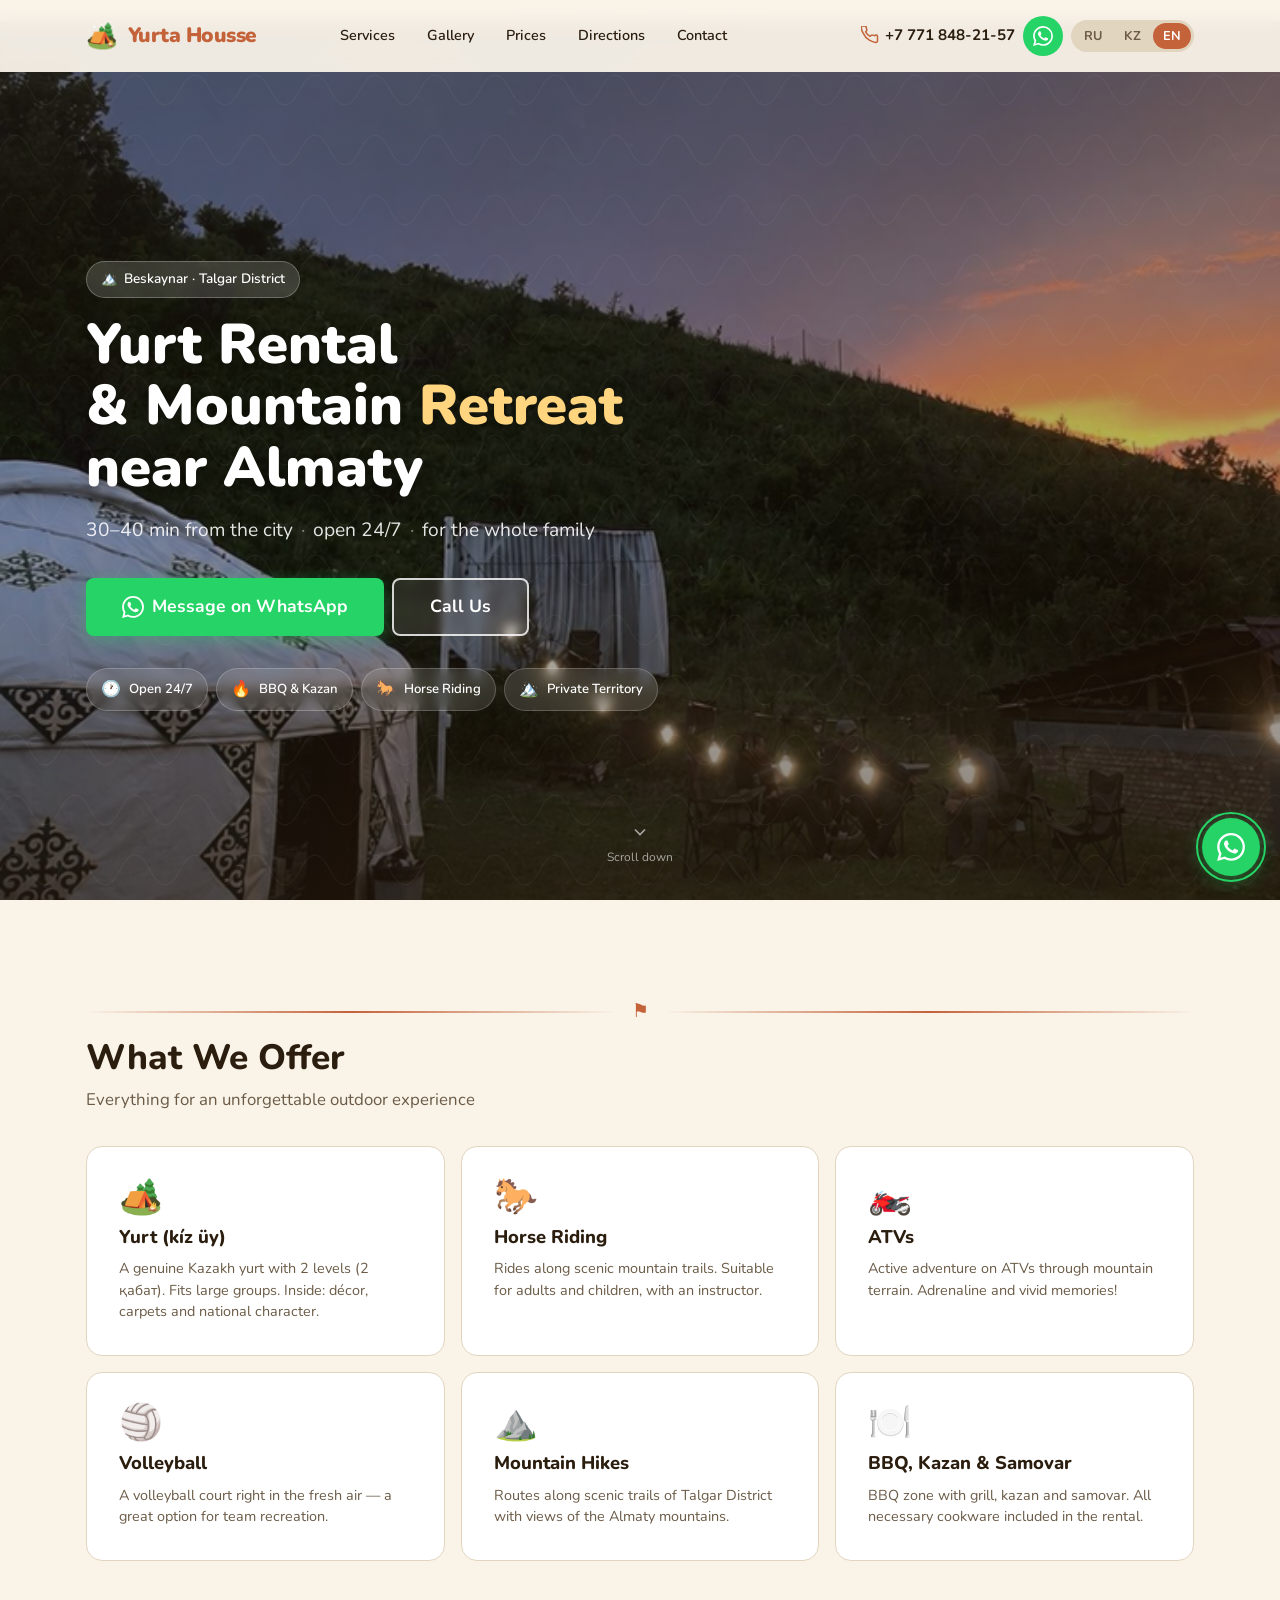
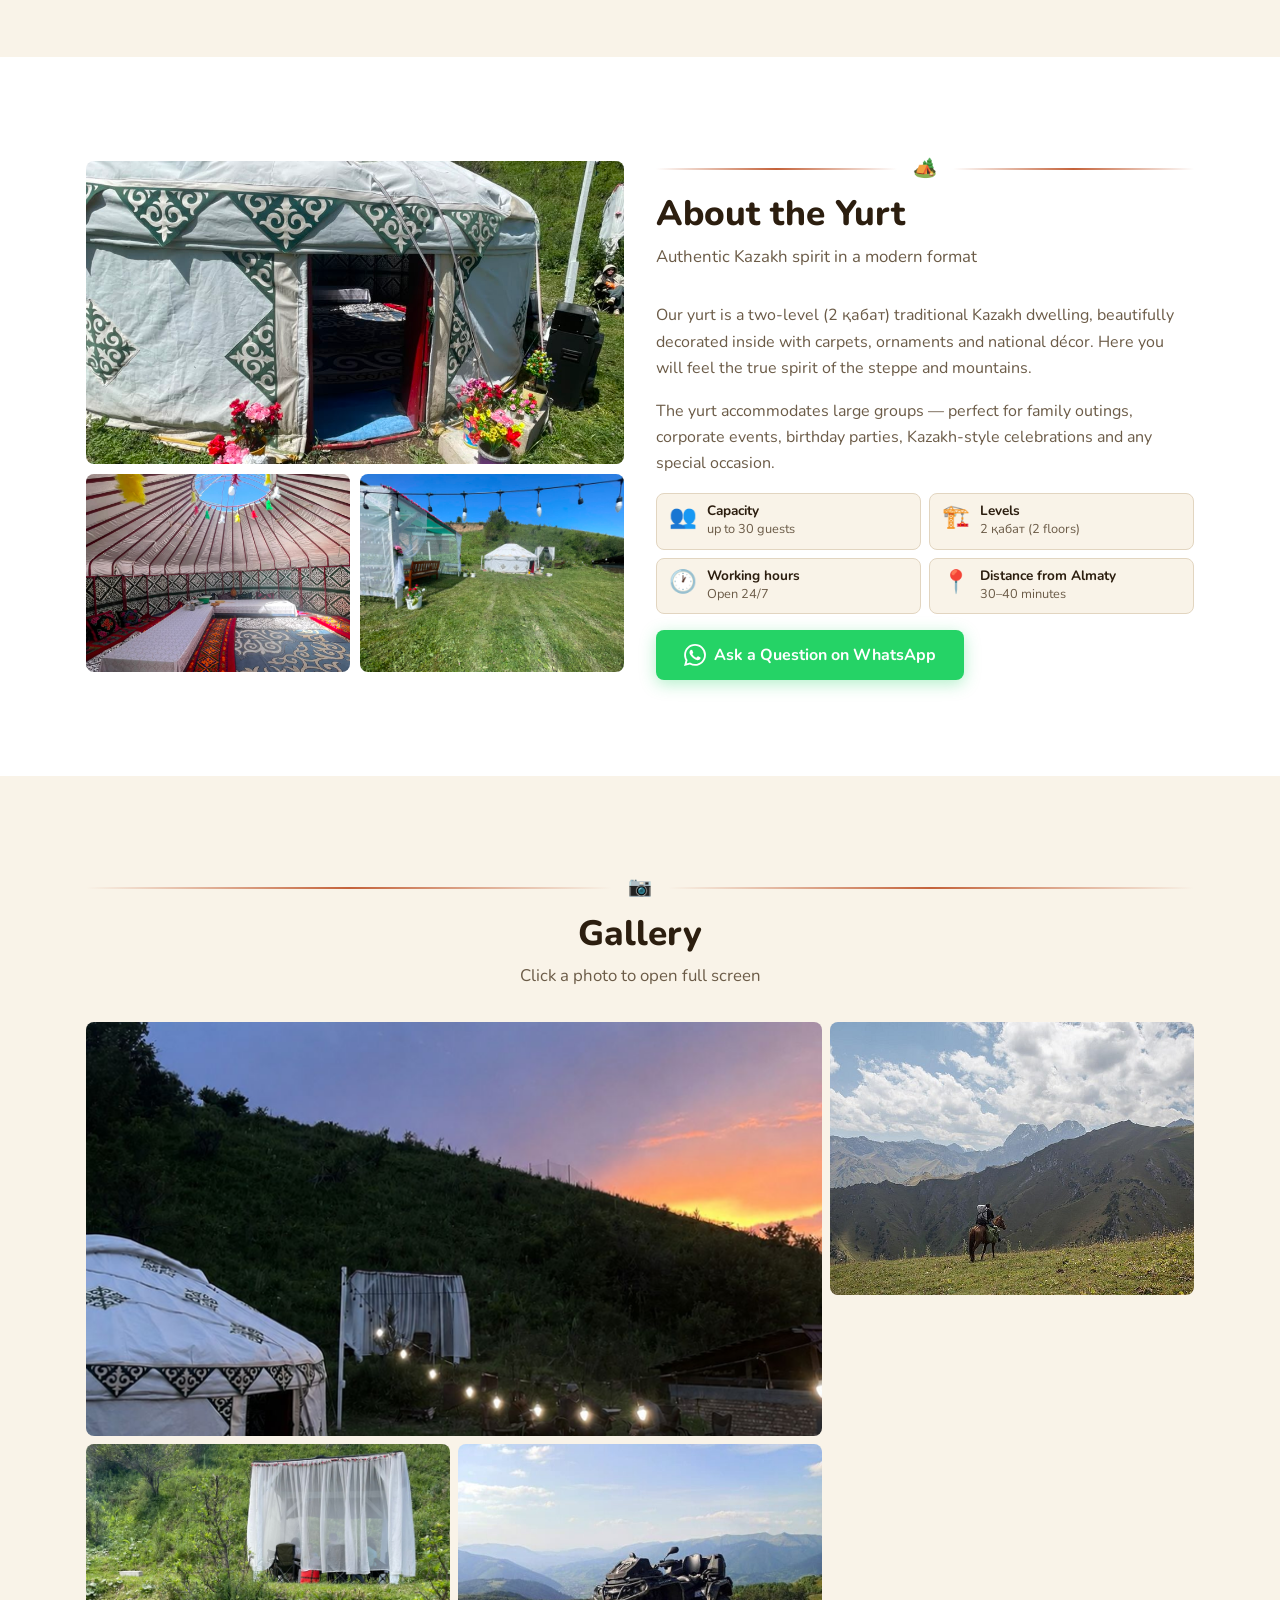
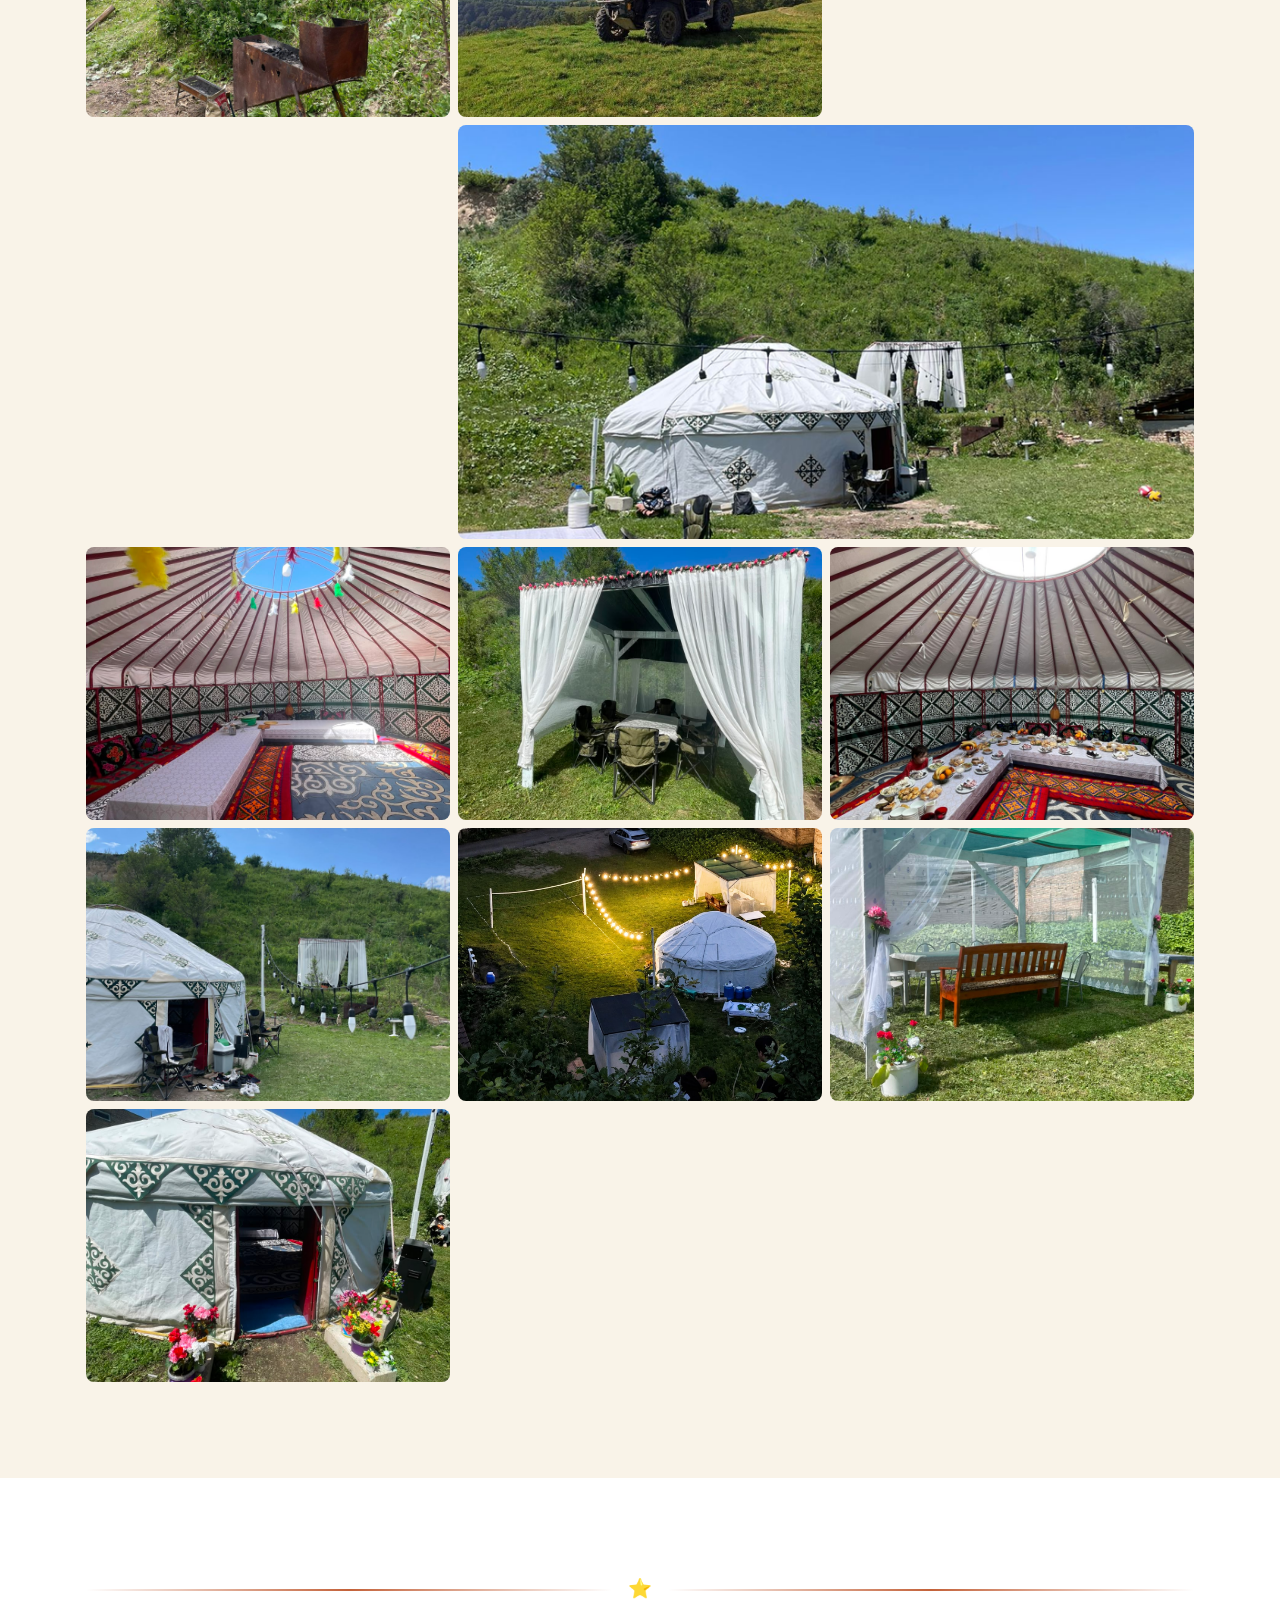
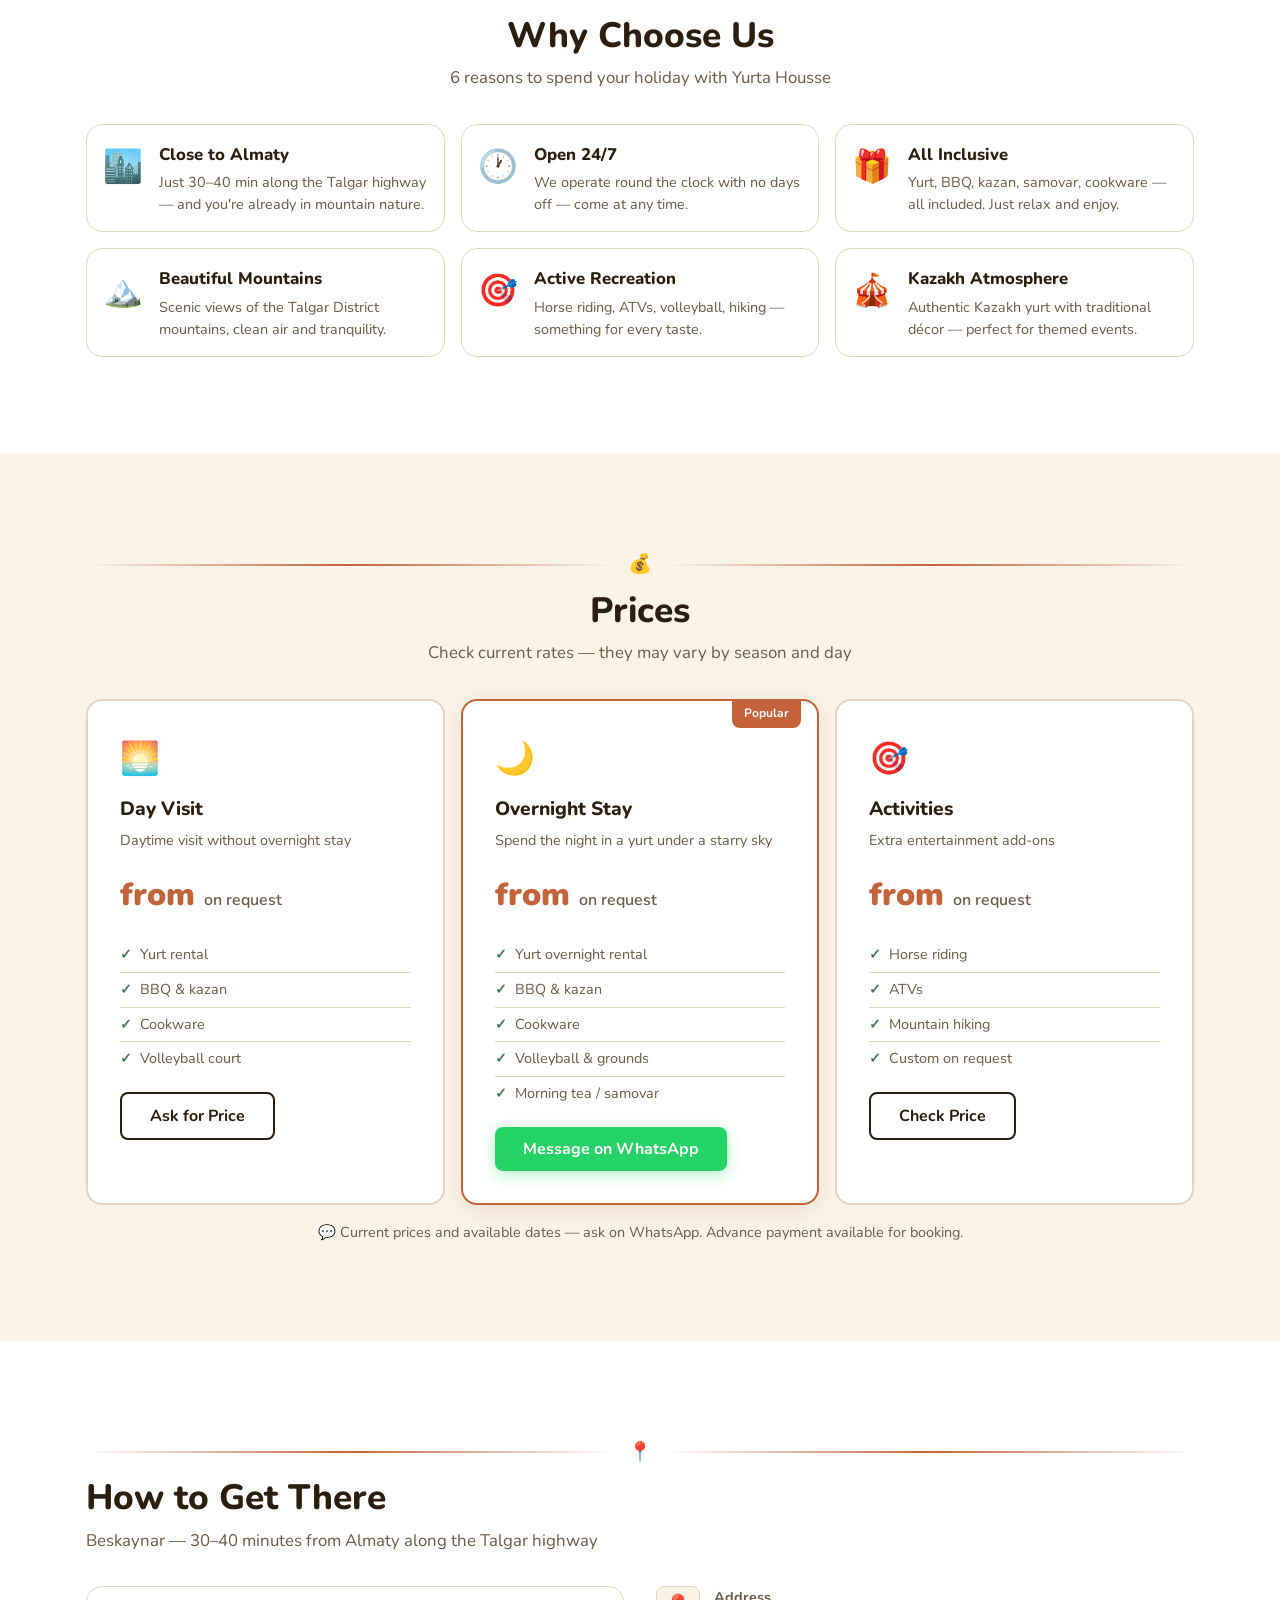
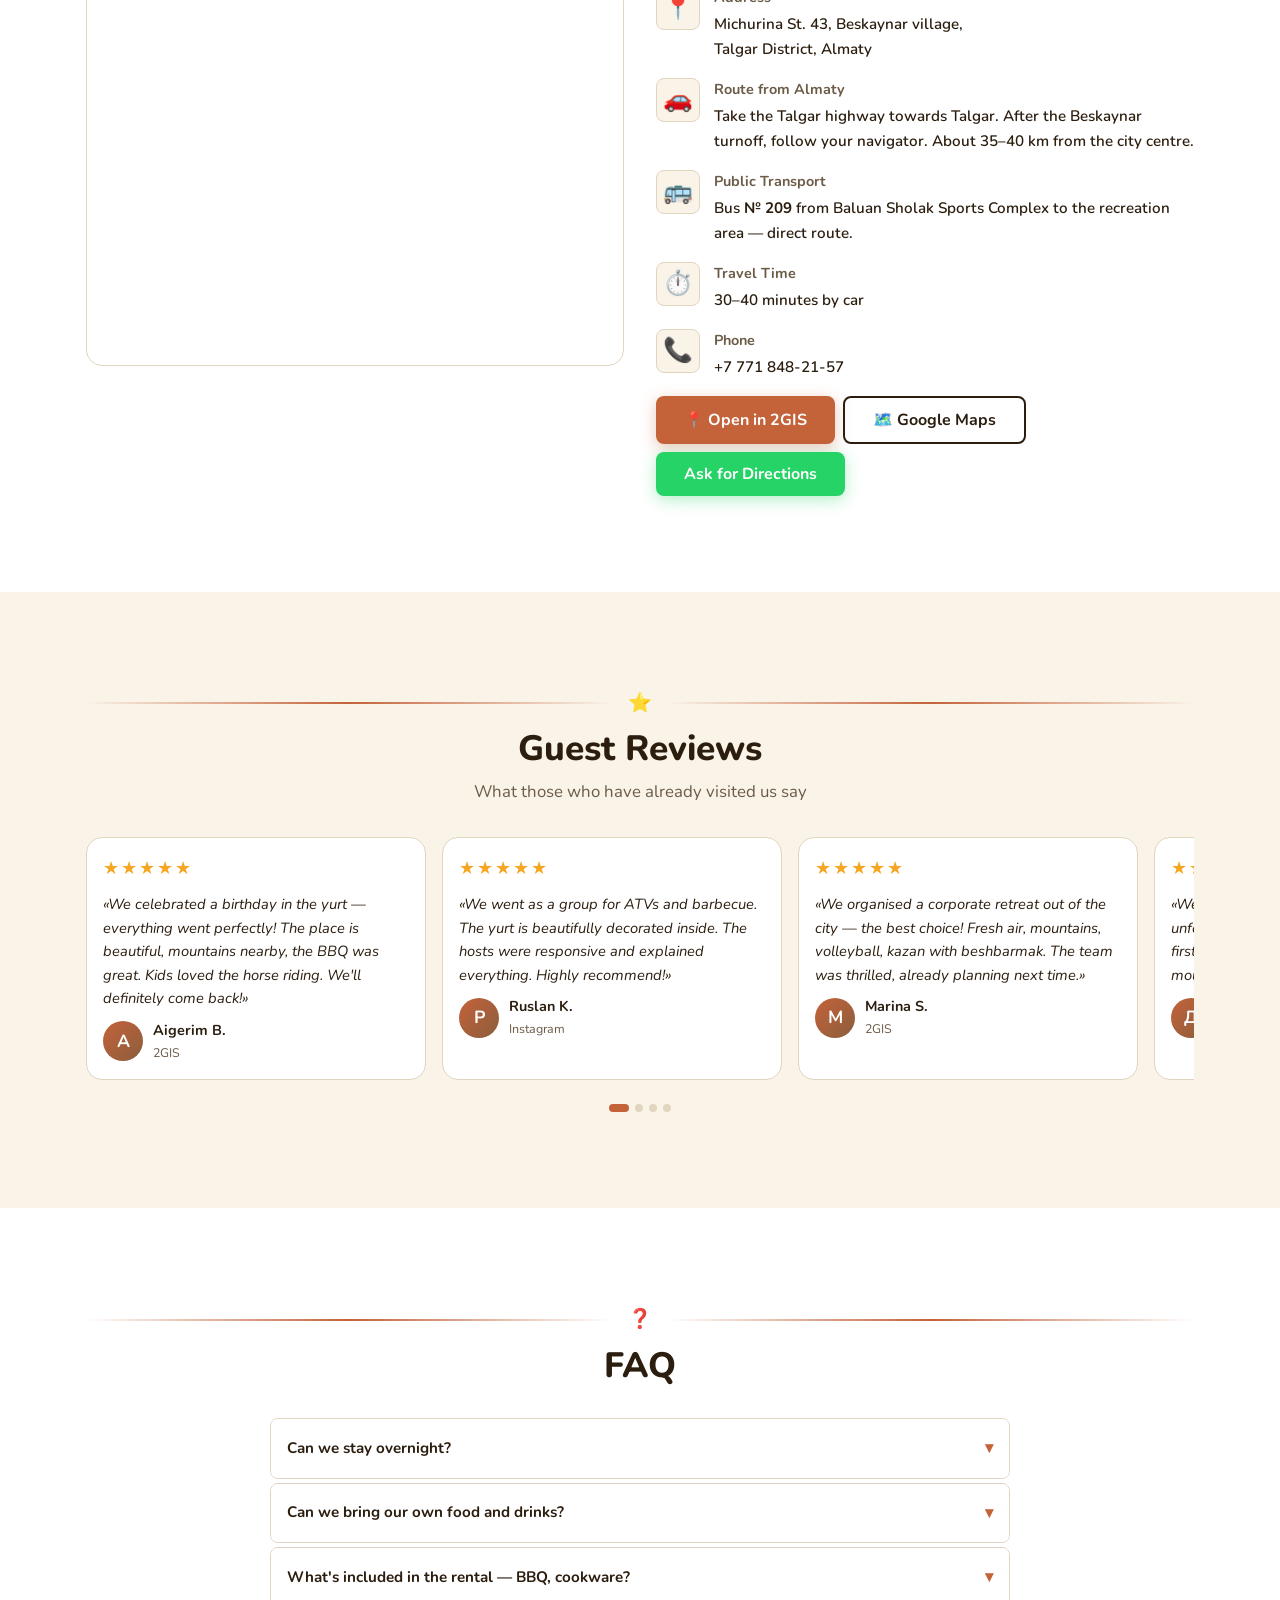
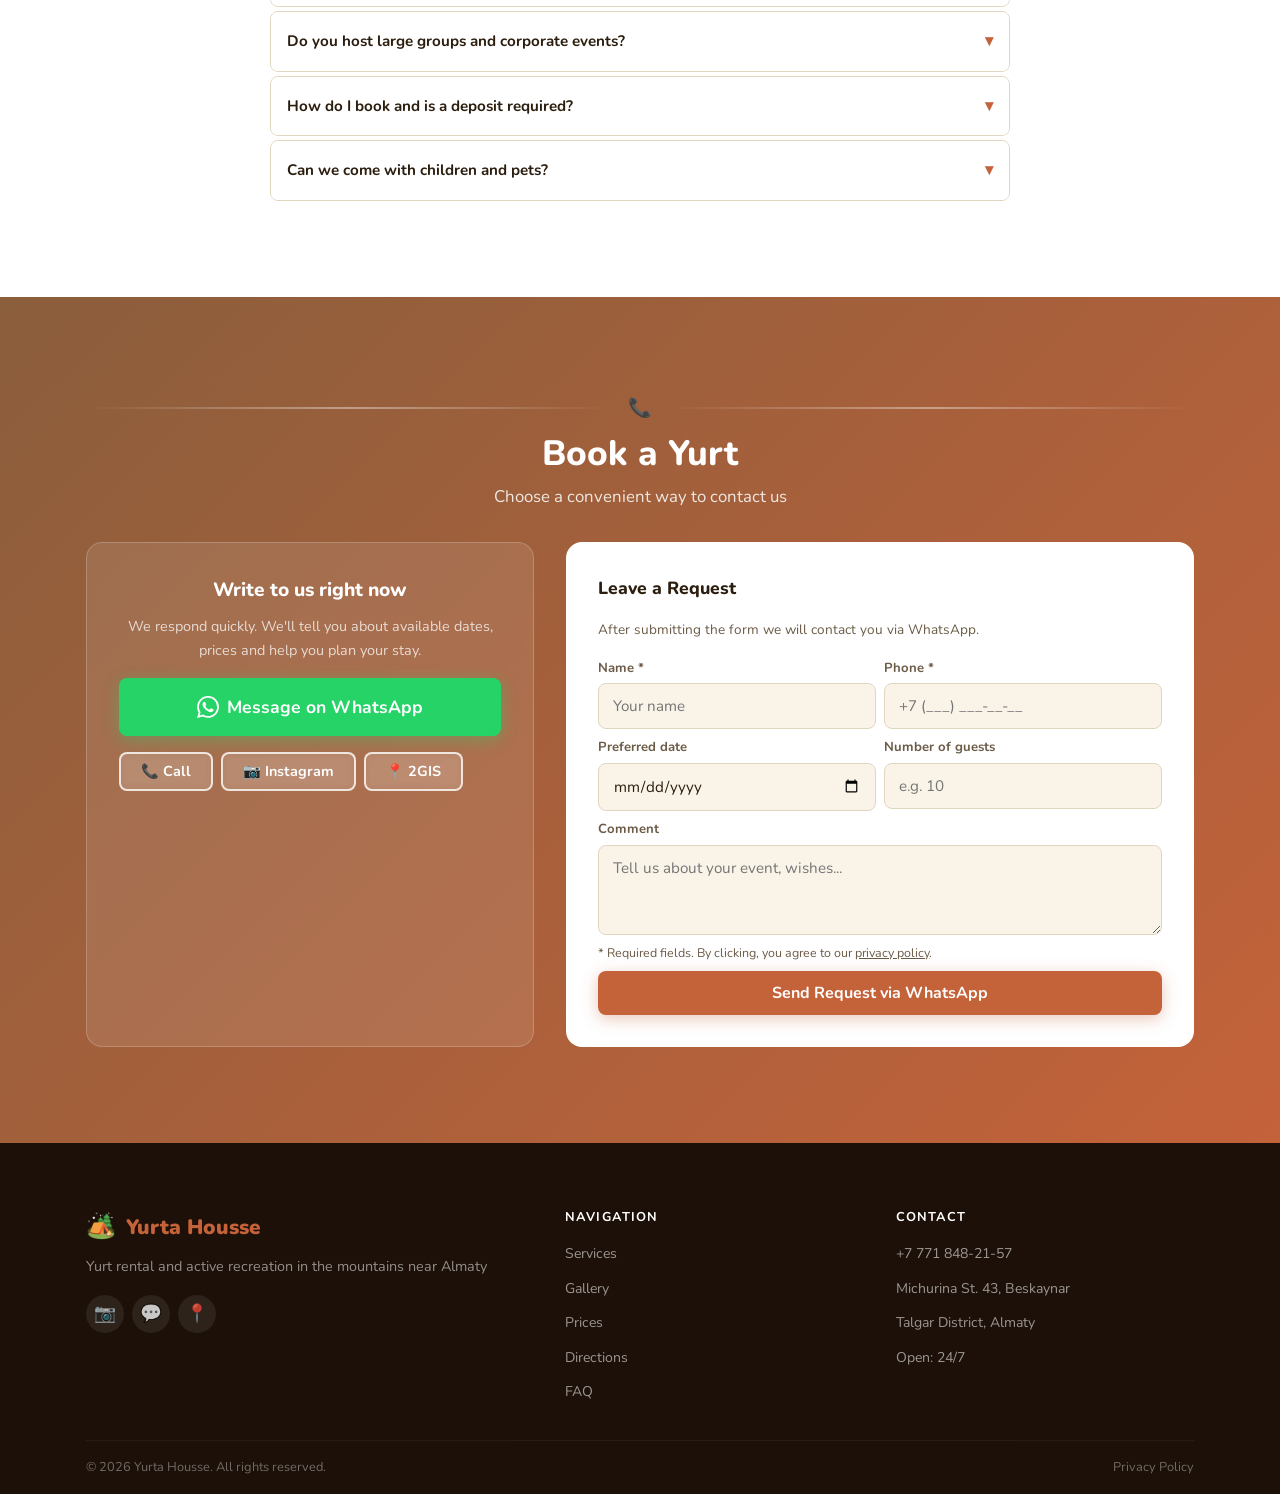
==== en/index.html @ 9ebf57e8 "fix: changed image order" ====
<!DOCTYPE html>
<html lang="en">
<head>
  <meta charset="UTF-8" />
  <meta name="viewport" content="width=device-width, initial-scale=1.0" />
  <title>Yurt Rental in the Mountains near Almaty — Yurta Housse | Beskaynar</title>
  <meta name="description" content="Yurta Housse — Kazakh yurt rental in Beskaynar village, Talgar district. 30–40 minutes from Almaty. Horse riding, ATVs, BBQ, kazan. Open 24/7. Message us on WhatsApp!" />
  <meta name="keywords" content="yurt rental Almaty, recreation Beskaynar, mountain retreat Talgar, horse riding Almaty, yurt events, camping Almaty, Yurta Housse" />
  <meta name="robots" content="index, follow" />
  <link rel="canonical" href="https://yurta-housse.kz/en/" />
  <link rel="alternate" hreflang="ru" href="https://yurta-housse.kz/" />
  <link rel="alternate" hreflang="kk" href="https://yurta-housse.kz/kz/" />
  <link rel="alternate" hreflang="en" href="https://yurta-housse.kz/en/" />
  <link rel="alternate" hreflang="x-default" href="https://yurta-housse.kz/" />

  <!-- Open Graph -->
  <meta property="og:type" content="website" />
  <meta property="og:url" content="https://yurta-housse.kz/en/" />
  <meta property="og:title" content="Yurta Housse — Yurt Rental & Mountain Retreat near Almaty" />
  <meta property="og:description" content="Kazakh yurt, horse riding, ATVs, BBQ and kazan. Beskaynar, 30–40 min from Almaty. Open 24/7." />
  <meta property="og:image" content="https://yurta-housse.kz/images/og-image.jpg" />
  <meta property="og:locale" content="en_US" />
  <meta property="og:site_name" content="Yurta Housse" />
  <meta name="twitter:card" content="summary_large_image" />

  <!-- Favicon -->
  <link rel="icon" type="image/svg+xml" href="data:image/svg+xml,<svg xmlns='http://www.w3.org/2000/svg' viewBox='0 0 100 100'><text y='.9em' font-size='90'>🏕️</text></svg>" />

  <!-- Fonts -->
  <link rel="preconnect" href="https://fonts.googleapis.com" />
  <link rel="preconnect" href="https://fonts.gstatic.com" crossorigin />
  <link href="https://fonts.googleapis.com/css2?family=Nunito:wght@400;600;700;800;900&display=swap" rel="stylesheet" />

  <!-- Styles -->
  <link rel="stylesheet" href="../css/style.css" />

  <!-- Schema.org JSON-LD -->
  <script type="application/ld+json">
  {
    "@context": "https://schema.org",
    "@type": "LodgingBusiness",
    "name": "Yurta Housse",
    "description": "Recreation area with Kazakh yurt rental in Beskaynar village, Talgar district, Almaty. Horse riding, ATVs, BBQ, kazan.",
    "url": "https://yurta-housse.kz",
    "telephone": "+77718482157",
    "address": {
      "@type": "PostalAddress",
      "streetAddress": "Michurina St. 43",
      "addressLocality": "Beskaynar",
      "addressRegion": "Almaty",
      "addressCountry": "KZ"
    },
    "geo": {
      "@type": "GeoCoordinates",
      "latitude": 43.207598,
      "longitude": 77.106128
    },
    "openingHours": "Mo-Su 00:00-24:00",
    "sameAs": [
      "https://www.instagram.com/yurta_housse/",
      "https://go.2gis.com/az1vl"
    ],
    "image": "https://yurta-housse.kz/images/og-image.jpg",
    "priceRange": "$$"
  }
  </script>
</head>
<body>

<!-- ========== HEADER ========== -->
<header class="header" role="banner">
  <div class="container">
    <div class="header__inner">
      <a href="#hero" class="header__logo" aria-label="Yurta Housse — home">
        <span class="header__logo-icon">🏕️</span>
        <span>Yurta Housse</span>
      </a>

      <nav class="header__nav" aria-label="Main navigation">
        <a href="#services">Services</a>
        <a href="#gallery">Gallery</a>
        <a href="#prices">Prices</a>
        <a href="#location">Directions</a>
        <a href="#booking">Contact</a>
      </nav>

      <div class="header__actions">
        <a href="tel:+77718482157" class="header__phone" aria-label="Call us">
          <svg viewBox="0 0 24 24" fill="none" stroke="currentColor" stroke-width="2"><path d="M22 16.92v3a2 2 0 01-2.18 2 19.79 19.79 0 01-8.63-3.07A19.5 19.5 0 013.07 9.82 19.79 19.79 0 01.06 1.18 2 2 0 012 0h3a2 2 0 012 1.72 12.84 12.84 0 00.7 2.81 2 2 0 01-.45 2.11L6.09 7.91a16 16 0 006 6l1.27-1.27a2 2 0 012.11-.45 12.84 12.84 0 002.81.7A2 2 0 0122 14v2.92z"/></svg>
          +7 771 848-21-57
        </a>

        <a href="https://wa.me/77718482157?text=Hello!%20I%27d%20like%20to%20book%20a%20yurt."
           class="header__wa-icon" target="_blank" rel="noopener" aria-label="WhatsApp"
           data-event="wa_click" data-label="header">
          <svg viewBox="0 0 24 24" fill="currentColor"><path d="M17.472 14.382c-.297-.149-1.758-.867-2.03-.967-.273-.099-.471-.148-.67.15-.197.297-.767.966-.94 1.164-.173.199-.347.223-.644.075-.297-.15-1.255-.463-2.39-1.475-.883-.788-1.48-1.761-1.653-2.059-.173-.297-.018-.458.13-.606.134-.133.298-.347.446-.52.149-.174.198-.298.298-.497.099-.198.05-.371-.025-.52-.075-.149-.669-1.612-.916-2.207-.242-.579-.487-.5-.669-.51a12.8 12.8 0 00-.57-.01c-.198 0-.52.074-.792.372-.272.297-1.04 1.016-1.04 2.479 0 1.462 1.065 2.875 1.213 3.074.149.198 2.096 3.2 5.077 4.487.709.306 1.262.489 1.694.625.712.227 1.36.195 1.871.118.571-.085 1.758-.719 2.006-1.413.248-.694.248-1.289.173-1.413-.074-.124-.272-.198-.57-.347m-5.421 7.403h-.004a9.87 9.87 0 01-5.031-1.378l-.361-.214-3.741.982.998-3.648-.235-.374a9.86 9.86 0 01-1.51-5.26c.001-5.45 4.436-9.884 9.888-9.884 2.64 0 5.122 1.03 6.988 2.898a9.825 9.825 0 012.893 6.994c-.003 5.45-4.437 9.884-9.885 9.884m8.413-18.297A11.815 11.815 0 0012.05 0C5.495 0 .16 5.335.157 11.892c0 2.096.547 4.142 1.588 5.945L.057 24l6.305-1.654a11.882 11.882 0 005.683 1.448h.005c6.554 0 11.89-5.335 11.893-11.893a11.821 11.821 0 00-3.48-8.413z"/></svg>
        </a>

        <div class="lang-switcher" role="group" aria-label="Site language">
          <button class="lang-switcher__btn" data-lang="ru">RU</button>
          <button class="lang-switcher__btn" data-lang="kz">KZ</button>
          <button class="lang-switcher__btn" data-lang="en">EN</button>
        </div>

        <button class="burger" aria-label="Open menu" aria-expanded="false">
          <span class="burger__line"></span>
          <span class="burger__line"></span>
          <span class="burger__line"></span>
        </button>
      </div>
    </div>
  </div>
</header>

<!-- Mobile nav drawer -->
<nav class="mobile-nav" aria-label="Mobile navigation">
  <div class="mobile-nav__links">
    <a href="#services">🏕️ Services</a>
    <a href="#gallery">📷 Gallery</a>
    <a href="#prices">💰 Prices</a>
    <a href="#location">📍 Directions</a>
    <a href="#reviews">⭐ Reviews</a>
    <a href="#booking">📞 Contact</a>
  </div>
  <div class="mobile-nav__cta">
    <a href="https://wa.me/77718482157?text=Hello!%20I%27d%20like%20to%20book%20a%20yurt."
       class="btn btn--wa btn--full" target="_blank" rel="noopener"
       data-event="wa_click" data-label="mobile_nav">
      <svg viewBox="0 0 24 24" fill="currentColor" width="20" height="20"><path d="M17.472 14.382c-.297-.149-1.758-.867-2.03-.967-.273-.099-.471-.148-.67.15-.197.297-.767.966-.94 1.164-.173.199-.347.223-.644.075-.297-.15-1.255-.463-2.39-1.475-.883-.788-1.48-1.761-1.653-2.059-.173-.297-.018-.458.13-.606.134-.133.298-.347.446-.52.149-.174.198-.298.298-.497.099-.198.05-.371-.025-.52-.075-.149-.669-1.612-.916-2.207-.242-.579-.487-.5-.669-.51a12.8 12.8 0 00-.57-.01c-.198 0-.52.074-.792.372-.272.297-1.04 1.016-1.04 2.479 0 1.462 1.065 2.875 1.213 3.074.149.198 2.096 3.2 5.077 4.487.709.306 1.262.489 1.694.625.712.227 1.36.195 1.871.118.571-.085 1.758-.719 2.006-1.413.248-.694.248-1.289.173-1.413-.074-.124-.272-.198-.57-.347m-5.421 7.403h-.004a9.87 9.87 0 01-5.031-1.378l-.361-.214-3.741.982.998-3.648-.235-.374a9.86 9.86 0 01-1.51-5.26c.001-5.45 4.436-9.884 9.888-9.884 2.64 0 5.122 1.03 6.988 2.898a9.825 9.825 0 012.893 6.994c-.003 5.45-4.437 9.884-9.885 9.884m8.413-18.297A11.815 11.815 0 0012.05 0C5.495 0 .16 5.335.157 11.892c0 2.096.547 4.142 1.588 5.945L.057 24l6.305-1.654a11.882 11.882 0 005.683 1.448h.005c6.554 0 11.89-5.335 11.893-11.893a11.821 11.821 0 00-3.48-8.413z"/></svg>
      Message on WhatsApp
    </a>
    <a href="tel:+77718482157" class="btn btn--outline btn--full">Call</a>
  </div>
</nav>

<!-- ========== HERO ========== -->
<section class="hero" id="hero" aria-label="Main screen">
  <div class="container">
    <div class="hero__content">
      <div class="hero__badge reveal">
        <span>🏔️</span> Beskaynar · Talgar District
      </div>

      <h1 class="hero__title reveal reveal-delay-1">
        Yurt Rental<br />&amp; Mountain <span>Retreat</span><br />near Almaty
      </h1>

      <p class="hero__sub reveal reveal-delay-2">
        30–40 min from the city <span>·</span> open 24/7 <span>·</span> for the whole family
      </p>

      <div class="hero__cta reveal reveal-delay-3">
        <a href="https://wa.me/77718482157?text=Hello!%20I%27d%20like%20to%20book%20a%20yurt."
           class="btn btn--wa btn--lg" target="_blank" rel="noopener"
           data-event="wa_click" data-label="hero">
          <svg viewBox="0 0 24 24" fill="currentColor"><path d="M17.472 14.382c-.297-.149-1.758-.867-2.03-.967-.273-.099-.471-.148-.67.15-.197.297-.767.966-.94 1.164-.173.199-.347.223-.644.075-.297-.15-1.255-.463-2.39-1.475-.883-.788-1.48-1.761-1.653-2.059-.173-.297-.018-.458.13-.606.134-.133.298-.347.446-.52.149-.174.198-.298.298-.497.099-.198.05-.371-.025-.52-.075-.149-.669-1.612-.916-2.207-.242-.579-.487-.5-.669-.51a12.8 12.8 0 00-.57-.01c-.198 0-.52.074-.792.372-.272.297-1.04 1.016-1.04 2.479 0 1.462 1.065 2.875 1.213 3.074.149.198 2.096 3.2 5.077 4.487.709.306 1.262.489 1.694.625.712.227 1.36.195 1.871.118.571-.085 1.758-.719 2.006-1.413.248-.694.248-1.289.173-1.413-.074-.124-.272-.198-.57-.347m-5.421 7.403h-.004a9.87 9.87 0 01-5.031-1.378l-.361-.214-3.741.982.998-3.648-.235-.374a9.86 9.86 0 01-1.51-5.26c.001-5.45 4.436-9.884 9.888-9.884 2.64 0 5.122 1.03 6.988 2.898a9.825 9.825 0 012.893 6.994c-.003 5.45-4.437 9.884-9.885 9.884m8.413-18.297A11.815 11.815 0 0012.05 0C5.495 0 .16 5.335.157 11.892c0 2.096.547 4.142 1.588 5.945L.057 24l6.305-1.654a11.882 11.882 0 005.683 1.448h.005c6.554 0 11.89-5.335 11.893-11.893a11.821 11.821 0 00-3.48-8.413z"/></svg>
          Message on WhatsApp
        </a>
        <a href="tel:+77718482157" class="btn btn--outline-white btn--lg"
           data-event="phone_click" data-label="hero">
          Call Us
        </a>
      </div>

      <div class="hero__badges reveal">
        <div class="hero__trust"><span class="hero__trust-icon">🕐</span> Open 24/7</div>
        <div class="hero__trust"><span class="hero__trust-icon">🔥</span> BBQ &amp; Kazan</div>
        <div class="hero__trust"><span class="hero__trust-icon">🐎</span> Horse Riding</div>
        <div class="hero__trust"><span class="hero__trust-icon">🏔️</span> Private Territory</div>
      </div>
    </div>
  </div>

  <div class="hero__scroll" aria-hidden="true">
    <svg viewBox="0 0 24 24" fill="none" stroke="currentColor" stroke-width="2"><polyline points="6 9 12 15 18 9"/></svg>
    Scroll down
  </div>
</section>

<!-- ========== SERVICES ========== -->
<section class="section" id="services">
  <div class="container">
    <div class="section__header reveal">
      <div class="ornament"><div class="ornament__line"></div><span class="ornament__icon">⚑</span><div class="ornament__line"></div></div>
      <h2 class="section__title">What We Offer</h2>
      <p class="section__subtitle">Everything for an unforgettable outdoor experience</p>
    </div>

    <div class="services__grid">
      <div class="service-card reveal">
        <div class="service-card__icon">🏕️</div>
        <h3 class="service-card__title">Yurt (kíz üy)</h3>
        <p class="service-card__text">A genuine Kazakh yurt with 2 levels (2 қабат). Fits large groups. Inside: décor, carpets and national character.</p>
      </div>
      <div class="service-card reveal reveal-delay-1">
        <div class="service-card__icon">🐎</div>
        <h3 class="service-card__title">Horse Riding</h3>
        <p class="service-card__text">Rides along scenic mountain trails. Suitable for adults and children, with an instructor.</p>
      </div>
      <div class="service-card reveal reveal-delay-2">
        <div class="service-card__icon">🏍️</div>
        <h3 class="service-card__title">ATVs</h3>
        <p class="service-card__text">Active adventure on ATVs through mountain terrain. Adrenaline and vivid memories!</p>
      </div>
      <div class="service-card reveal">
        <div class="service-card__icon">🏐</div>
        <h3 class="service-card__title">Volleyball</h3>
        <p class="service-card__text">A volleyball court right in the fresh air — a great option for team recreation.</p>
      </div>
      <div class="service-card reveal reveal-delay-1">
        <div class="service-card__icon">⛰️</div>
        <h3 class="service-card__title">Mountain Hikes</h3>
        <p class="service-card__text">Routes along scenic trails of Talgar District with views of the Almaty mountains.</p>
      </div>
      <div class="service-card reveal reveal-delay-2">
        <div class="service-card__icon">🍽️</div>
        <h3 class="service-card__title">BBQ, Kazan &amp; Samovar</h3>
        <p class="service-card__text">BBQ zone with grill, kazan and samovar. All necessary cookware included in the rental.</p>
      </div>
    </div>
  </div>
</section>

<!-- ========== ABOUT ========== -->
<section class="section section--alt" id="about">
  <div class="container">
    <div class="about__inner">
      <div class="about__text">
        <div class="section__header reveal">
          <div class="ornament"><div class="ornament__line"></div><span class="ornament__icon">🏕️</span><div class="ornament__line"></div></div>
          <h2 class="section__title">About the Yurt</h2>
          <p class="section__subtitle">Authentic Kazakh spirit in a modern format</p>
        </div>

        <p class="reveal" style="margin-bottom:16px; color:var(--clr-text-muted);">
          Our yurt is a two-level (2 қабат) traditional Kazakh dwelling, beautifully decorated inside with carpets, ornaments and national décor. Here you will feel the true spirit of the steppe and mountains.
        </p>
        <p class="reveal" style="margin-bottom:16px; color:var(--clr-text-muted);">
          The yurt accommodates large groups — perfect for family outings, corporate events, birthday parties, Kazakh-style celebrations and any special occasion.
        </p>

        <div class="about__features reveal">
          <div class="about__feature">
            <div class="about__feature-icon">👥</div>
            <div>
              <div class="about__feature-label">Capacity</div>
              <div class="about__feature-val">up to 30 guests</div>
            </div>
          </div>
          <div class="about__feature">
            <div class="about__feature-icon">🏗️</div>
            <div>
              <div class="about__feature-label">Levels</div>
              <div class="about__feature-val">2 қабат (2 floors)</div>
            </div>
          </div>
          <div class="about__feature">
            <div class="about__feature-icon">🕐</div>
            <div>
              <div class="about__feature-label">Working hours</div>
              <div class="about__feature-val">Open 24/7</div>
            </div>
          </div>
          <div class="about__feature">
            <div class="about__feature-icon">📍</div>
            <div>
              <div class="about__feature-label">Distance from Almaty</div>
              <div class="about__feature-val">30–40 minutes</div>
            </div>
          </div>
        </div>

        <a href="https://wa.me/77718482157?text=Hello!%20I%27d%20like%20to%20know%20more%20about%20the%20yurt."
           class="btn btn--wa reveal" target="_blank" rel="noopener"
           data-event="wa_click" data-label="about">
          <svg viewBox="0 0 24 24" fill="currentColor"><path d="M17.472 14.382c-.297-.149-1.758-.867-2.03-.967-.273-.099-.471-.148-.67.15-.197.297-.767.966-.94 1.164-.173.199-.347.223-.644.075-.297-.15-1.255-.463-2.39-1.475-.883-.788-1.48-1.761-1.653-2.059-.173-.297-.018-.458.13-.606.134-.133.298-.347.446-.52.149-.174.198-.298.298-.497.099-.198.05-.371-.025-.52-.075-.149-.669-1.612-.916-2.207-.242-.579-.487-.5-.669-.51a12.8 12.8 0 00-.57-.01c-.198 0-.52.074-.792.372-.272.297-1.04 1.016-1.04 2.479 0 1.462 1.065 2.875 1.213 3.074.149.198 2.096 3.2 5.077 4.487.709.306 1.262.489 1.694.625.712.227 1.36.195 1.871.118.571-.085 1.758-.719 2.006-1.413.248-.694.248-1.289.173-1.413-.074-.124-.272-.198-.57-.347m-5.421 7.403h-.004a9.87 9.87 0 01-5.031-1.378l-.361-.214-3.741.982.998-3.648-.235-.374a9.86 9.86 0 01-1.51-5.26c.001-5.45 4.436-9.884 9.888-9.884 2.64 0 5.122 1.03 6.988 2.898a9.825 9.825 0 012.893 6.994c-.003 5.45-4.437 9.884-9.885 9.884m8.413-18.297A11.815 11.815 0 0012.05 0C5.495 0 .16 5.335.157 11.892c0 2.096.547 4.142 1.588 5.945L.057 24l6.305-1.654a11.882 11.882 0 005.683 1.448h.005c6.554 0 11.89-5.335 11.893-11.893a11.821 11.821 0 00-3.48-8.413z"/></svg>
          Ask a Question on WhatsApp
        </a>
      </div>

      <div class="about__photos reveal">
        <div class="about__photo">
          <img src="../images/yurt entrance.jpeg" alt="Yurt entrance — Yurta Housse" loading="lazy" />
        </div>
        <div class="about__photo">
          <img src="../images/yurt from inside.jpeg" alt="Inside a Kazakh yurt with décor" loading="lazy" />
        </div>
        <div class="about__photo">
          <img src="../images/yurt from outside and some other stuff.jpeg" alt="Yurta Housse grounds" loading="lazy" />
        </div>
      </div>
    </div>
  </div>
</section>

<!-- ========== GALLERY ========== -->
<section class="section" id="gallery">
  <div class="container">
    <div class="section__header section__header--center reveal">
      <div class="ornament" style="justify-content:center"><div class="ornament__line"></div><span class="ornament__icon">📷</span><div class="ornament__line"></div></div>
      <h2 class="section__title">Gallery</h2>
      <p class="section__subtitle">Click a photo to open full screen</p>
    </div>

    <div class="gallery__grid reveal">
      <div class="gallery__item"><img src="../images/yurta-night.png" alt="Evening atmosphere — Yurta Housse" loading="lazy" /></div>
      <div class="gallery__item"><img src="../images/horse-riding.jpg" alt="Horse riding in the mountains" loading="lazy" /></div>
      <div class="gallery__item"><img src="../images/mangal.png" alt="BBQ and barbecue area" loading="lazy" /></div>
      <div class="gallery__item"><img src="../images/quadro.jpg" alt="ATVs in the mountains" loading="lazy" /></div>
      <div class="gallery__item"><img src="../images/yurta-exterior1.png" alt="Yurta Housse grounds" loading="lazy" /></div>
      <div class="gallery__item"><img src="../images/yurt from inside.jpeg" alt="Inside a Kazakh yurt with décor" loading="lazy" /></div>
      <div class="gallery__item"><img src="../images/gazebo.jpeg" alt="Gazebo on the grounds" loading="lazy" /></div>
      <div class="gallery__item"><img src="../images/yurta-interior1.png" alt="Celebration inside the yurt" loading="lazy" /></div>
      <div class="gallery__item"><img src="../images/yurta-exterior.png" alt="Yurt exterior — Yurta Housse" loading="lazy" /></div>      
      <div class="gallery__item"><img src="../images/view-from-above.jpeg" alt="Aerial view — full grounds" loading="lazy" /></div>
      <div class="gallery__item"><img src="../images/alcove.jpeg" alt="Decorated alcove — relaxation area" loading="lazy" /></div>
      <div class="gallery__item"><img src="../images/yurt entrance.jpeg" alt="Yurt entrance — Kazakh ornament" loading="lazy" /></div>
    </div>
  </div>
</section>

<!-- Lightbox -->
<div class="lightbox" role="dialog" aria-modal="true" aria-label="Photo viewer">
  <button class="lightbox__close" aria-label="Close">✕</button>
  <button class="lightbox__prev" aria-label="Previous photo">‹</button>
  <img class="lightbox__img" src="" alt="" />
  <button class="lightbox__next" aria-label="Next photo">›</button>
  <div class="lightbox__counter" aria-live="polite"></div>
</div>

<!-- ========== WHY US ========== -->
<section class="section section--alt" id="why">
  <div class="container">
    <div class="section__header section__header--center reveal">
      <div class="ornament" style="justify-content:center"><div class="ornament__line"></div><span class="ornament__icon">⭐</span><div class="ornament__line"></div></div>
      <h2 class="section__title">Why Choose Us</h2>
      <p class="section__subtitle">6 reasons to spend your holiday with Yurta Housse</p>
    </div>

    <div class="why__grid">
      <div class="why-card reveal">
        <div class="why-card__icon">🏙️</div>
        <div>
          <h3 class="why-card__title">Close to Almaty</h3>
          <p class="why-card__text">Just 30–40 min along the Talgar highway — and you're already in mountain nature.</p>
        </div>
      </div>
      <div class="why-card reveal reveal-delay-1">
        <div class="why-card__icon">🕐</div>
        <div>
          <h3 class="why-card__title">Open 24/7</h3>
          <p class="why-card__text">We operate round the clock with no days off — come at any time.</p>
        </div>
      </div>
      <div class="why-card reveal reveal-delay-2">
        <div class="why-card__icon">🎁</div>
        <div>
          <h3 class="why-card__title">All Inclusive</h3>
          <p class="why-card__text">Yurt, BBQ, kazan, samovar, cookware — all included. Just relax and enjoy.</p>
        </div>
      </div>
      <div class="why-card reveal">
        <div class="why-card__icon">🏔️</div>
        <div>
          <h3 class="why-card__title">Beautiful Mountains</h3>
          <p class="why-card__text">Scenic views of the Talgar District mountains, clean air and tranquility.</p>
        </div>
      </div>
      <div class="why-card reveal reveal-delay-1">
        <div class="why-card__icon">🎯</div>
        <div>
          <h3 class="why-card__title">Active Recreation</h3>
          <p class="why-card__text">Horse riding, ATVs, volleyball, hiking — something for every taste.</p>
        </div>
      </div>
      <div class="why-card reveal reveal-delay-2">
        <div class="why-card__icon">🎪</div>
        <div>
          <h3 class="why-card__title">Kazakh Atmosphere</h3>
          <p class="why-card__text">Authentic Kazakh yurt with traditional décor — perfect for themed events.</p>
        </div>
      </div>
    </div>
  </div>
</section>

<!-- ========== PRICES ========== -->
<section class="section" id="prices">
  <div class="container">
    <div class="section__header section__header--center reveal">
      <div class="ornament" style="justify-content:center"><div class="ornament__line"></div><span class="ornament__icon">💰</span><div class="ornament__line"></div></div>
      <h2 class="section__title">Prices</h2>
      <p class="section__subtitle">Check current rates — they may vary by season and day</p>
    </div>

    <div class="prices__grid">
      <div class="price-card reveal">
        <div class="price-card__icon">🌅</div>
        <h3 class="price-card__title">Day Visit</h3>
        <p class="price-card__desc">Daytime visit without overnight stay</p>
        <div class="price-card__price">from <span>on request</span></div>
        <ul class="price-card__list">
          <li>Yurt rental</li>
          <li>BBQ &amp; kazan</li>
          <li>Cookware</li>
          <li>Volleyball court</li>
        </ul>
        <a href="https://wa.me/77718482157?text=Hello!%20I%27d%20like%20to%20know%20the%20price%20for%20a%20day%20visit."
           class="btn btn--outline" target="_blank" rel="noopener"
           data-event="wa_click" data-label="price_day">
          Ask for Price
        </a>
      </div>

      <div class="price-card price-card--featured reveal reveal-delay-1">
        <div class="price-card__badge">Popular</div>
        <div class="price-card__icon">🌙</div>
        <h3 class="price-card__title">Overnight Stay</h3>
        <p class="price-card__desc">Spend the night in a yurt under a starry sky</p>
        <div class="price-card__price">from <span>on request</span></div>
        <ul class="price-card__list">
          <li>Yurt overnight rental</li>
          <li>BBQ &amp; kazan</li>
          <li>Cookware</li>
          <li>Volleyball &amp; grounds</li>
          <li>Morning tea / samovar</li>
        </ul>
        <a href="https://wa.me/77718482157?text=Hello!%20I%27d%20like%20to%20book%20an%20overnight%20stay%20in%20the%20yurt."
           class="btn btn--wa" target="_blank" rel="noopener"
           data-event="wa_click" data-label="price_night">
          Message on WhatsApp
        </a>
      </div>

      <div class="price-card reveal reveal-delay-2">
        <div class="price-card__icon">🎯</div>
        <h3 class="price-card__title">Activities</h3>
        <p class="price-card__desc">Extra entertainment add-ons</p>
        <div class="price-card__price">from <span>on request</span></div>
        <ul class="price-card__list">
          <li>Horse riding</li>
          <li>ATVs</li>
          <li>Mountain hiking</li>
          <li>Custom on request</li>
        </ul>
        <a href="https://wa.me/77718482157?text=Hello!%20I%27d%20like%20to%20know%20prices%20for%20activities."
           class="btn btn--outline" target="_blank" rel="noopener"
           data-event="wa_click" data-label="price_activities">
          Check Price
        </a>
      </div>
    </div>

    <p class="prices__note reveal">
      💬 Current prices and available dates — ask on WhatsApp. Advance payment available for booking.
    </p>
  </div>
</section>

<!-- ========== LOCATION ========== -->
<section class="section section--alt" id="location">
  <div class="container">
    <div class="section__header reveal">
      <div class="ornament"><div class="ornament__line"></div><span class="ornament__icon">📍</span><div class="ornament__line"></div></div>
      <h2 class="section__title">How to Get There</h2>
      <p class="section__subtitle">Beskaynar — 30–40 minutes from Almaty along the Talgar highway</p>
    </div>

    <div class="location__inner">
      <div class="location__map reveal">
        <iframe
          src="https://www.google.com/maps/embed?pb=!1m18!1m12!1m3!1d11856.13!2d77.1061!3d43.2076!2m3!1f0!2f0!3f0!3m2!1i1024!2i768!4f13.1!3m3!1m2!1s0x0%3A0x0!2zNDMuMjA3NTk4LDc3LjEwNjEyOA!5e0!3m2!1sen!2skz!4v1700000000000"
          allowfullscreen=""
          loading="lazy"
          referrerpolicy="no-referrer-when-downgrade"
          title="Yurta Housse location on the map">
        </iframe>
      </div>

      <div class="location__info">
        <div class="location__detail reveal">
          <div class="location__detail-icon">📍</div>
          <div>
            <div class="location__detail-title">Address</div>
            <div class="location__detail-text">Michurina St. 43, Beskaynar village,<br />Talgar District, Almaty</div>
          </div>
        </div>

        <div class="location__detail reveal">
          <div class="location__detail-icon">🚗</div>
          <div>
            <div class="location__detail-title">Route from Almaty</div>
            <div class="location__detail-text">Take the Talgar highway towards Talgar. After the Beskaynar turnoff, follow your navigator. About 35–40 km from the city centre.</div>
          </div>
        </div>

        <div class="location__detail reveal">
          <div class="location__detail-icon">🚌</div>
          <div>
            <div class="location__detail-title">Public Transport</div>
            <div class="location__detail-text">Bus <strong>№ 209</strong> from Baluan Sholak Sports Complex to the recreation area — direct route.</div>
          </div>
        </div>

        <div class="location__detail reveal">
          <div class="location__detail-icon">⏱️</div>
          <div>
            <div class="location__detail-title">Travel Time</div>
            <div class="location__detail-text">30–40 minutes by car</div>
          </div>
        </div>

        <div class="location__detail reveal">
          <div class="location__detail-icon">📞</div>
          <div>
            <div class="location__detail-title">Phone</div>
            <div class="location__detail-text"><a href="tel:+77718482157">+7 771 848-21-57</a></div>
          </div>
        </div>

        <div class="location__actions reveal">
          <a href="https://go.2gis.com/az1vl" class="btn btn--primary" target="_blank" rel="noopener">
            📍 Open in 2GIS
          </a>
          <a href="https://maps.google.com/?q=43.207598,77.106128" class="btn btn--outline" target="_blank" rel="noopener">
            🗺️ Google Maps
          </a>
          <a href="https://wa.me/77718482157?text=Hello!%20Could%20you%20help%20me%20with%20directions%3F"
             class="btn btn--wa" target="_blank" rel="noopener"
             data-event="wa_click" data-label="location">
            Ask for Directions
          </a>
        </div>
      </div>
    </div>
  </div>
</section>

<!-- ========== REVIEWS ========== -->
<section class="section" id="reviews">
  <div class="container">
    <div class="section__header section__header--center reveal">
      <div class="ornament" style="justify-content:center"><div class="ornament__line"></div><span class="ornament__icon">⭐</span><div class="ornament__line"></div></div>
      <h2 class="section__title">Guest Reviews</h2>
      <p class="section__subtitle">What those who have already visited us say</p>
    </div>

    <div class="reviews__slider reveal">
      <div class="review-card">
        <div class="review-card__stars">★★★★★</div>
        <p class="review-card__text">We celebrated a birthday in the yurt — everything went perfectly! The place is beautiful, mountains nearby, the BBQ was great. Kids loved the horse riding. We'll definitely come back!</p>
        <div class="review-card__author">
          <div class="review-card__avatar">А</div>
          <div>
            <div class="review-card__name">Aigerim B.</div>
            <div class="review-card__source">2GIS</div>
          </div>
        </div>
      </div>

      <div class="review-card">
        <div class="review-card__stars">★★★★★</div>
        <p class="review-card__text">We went as a group for ATVs and barbecue. The yurt is beautifully decorated inside. The hosts were responsive and explained everything. Highly recommend!</p>
        <div class="review-card__author">
          <div class="review-card__avatar">Р</div>
          <div>
            <div class="review-card__name">Ruslan K.</div>
            <div class="review-card__source">Instagram</div>
          </div>
        </div>
      </div>

      <div class="review-card">
        <div class="review-card__stars">★★★★★</div>
        <p class="review-card__text">We organised a corporate retreat out of the city — the best choice! Fresh air, mountains, volleyball, kazan with beshbarmak. The team was thrilled, already planning next time.</p>
        <div class="review-card__author">
          <div class="review-card__avatar">М</div>
          <div>
            <div class="review-card__name">Marina S.</div>
            <div class="review-card__source">2GIS</div>
          </div>
        </div>
      </div>

      <div class="review-card">
        <div class="review-card__stars">★★★★★</div>
        <p class="review-card__text">We spent the night in the yurt as a family — unforgettable! The kids rode horses for the first time. Watching the sunrise in the mountains was magical. Thank you!</p>
        <div class="review-card__author">
          <div class="review-card__avatar">Д</div>
          <div>
            <div class="review-card__name">Dinara A.</div>
            <div class="review-card__source">Instagram</div>
          </div>
        </div>
      </div>
    </div>

    <div class="reviews__dots">
      <button class="reviews__dot active" aria-label="Review 1"></button>
      <button class="reviews__dot" aria-label="Review 2"></button>
      <button class="reviews__dot" aria-label="Review 3"></button>
      <button class="reviews__dot" aria-label="Review 4"></button>
    </div>
  </div>
</section>

<!-- ========== FAQ ========== -->
<section class="section section--alt" id="faq">
  <div class="container">
    <div class="section__header section__header--center reveal">
      <div class="ornament" style="justify-content:center"><div class="ornament__line"></div><span class="ornament__icon">❓</span><div class="ornament__line"></div></div>
      <h2 class="section__title">FAQ</h2>
    </div>

    <div class="faq__list" style="max-width:740px; margin:0 auto;">
      <div class="faq__item reveal">
        <div class="faq__question">
          Can we stay overnight?
          <span class="faq__arrow">▾</span>
        </div>
        <div class="faq__answer">Yes, we welcome overnight guests. The yurt is warm and cosy even at night. We recommend booking in advance and paying a deposit to secure your date.</div>
      </div>

      <div class="faq__item reveal">
        <div class="faq__question">
          Can we bring our own food and drinks?
          <span class="faq__arrow">▾</span>
        </div>
        <div class="faq__answer">Of course! You can bring your own food. We have a BBQ grill, kazan and samovar. We provide cookware. You can also pre-order Kazakh dishes — just ask when booking.</div>
      </div>

      <div class="faq__item reveal">
        <div class="faq__question">
          What's included in the rental — BBQ, cookware?
          <span class="faq__arrow">▾</span>
        </div>
        <div class="faq__answer">The yurt rental includes: BBQ grill, kazan, samovar, necessary cookware, volleyball court and access to the grounds. Charcoal and firewood can be purchased from us or brought yourself.</div>
      </div>

      <div class="faq__item reveal">
        <div class="faq__question">
          Do you host large groups and corporate events?
          <span class="faq__arrow">▾</span>
        </div>
        <div class="faq__answer">Yes! The yurt holds up to 30 people. We happily host corporate events, birthdays, Kazakh-style celebrations and any occasion. Write to us — we'll discuss the details.</div>
      </div>

      <div class="faq__item reveal">
        <div class="faq__question">
          How do I book and is a deposit required?
          <span class="faq__arrow">▾</span>
        </div>
        <div class="faq__answer">Send us a WhatsApp message with your preferred date, number of guests and time. To confirm your booking we ask for a deposit. Contact us — we'll explain everything.</div>
      </div>

      <div class="faq__item reveal">
        <div class="faq__question">
          Can we come with children and pets?
          <span class="faq__arrow">▾</span>
        </div>
        <div class="faq__answer">With children — absolutely! There's so much for them: horse riding, fresh air and nature. Regarding pets, please check in advance via WhatsApp.</div>
      </div>
    </div>
  </div>
</section>

<!-- ========== BOOKING ========== -->
<section class="section booking" id="booking">
  <div class="container">
    <div class="section__header section__header--center reveal">
      <div class="ornament" style="justify-content:center"><div class="ornament__line" style="background:linear-gradient(90deg,transparent,rgba(255,255,255,0.4),transparent)"></div><span class="ornament__icon" style="color:#fff">📞</span><div class="ornament__line" style="background:linear-gradient(90deg,transparent,rgba(255,255,255,0.4),transparent)"></div></div>
      <h2 class="section__title">Book a Yurt</h2>
      <p class="section__subtitle">Choose a convenient way to contact us</p>
    </div>

    <div class="booking__inner">
      <!-- Primary: WhatsApp -->
      <div class="booking__wa reveal">
        <div class="booking__wa-title">Write to us right now</div>
        <p class="booking__wa-sub">We respond quickly. We'll tell you about available dates, prices and help you plan your stay.</p>
        <a href="https://wa.me/77718482157?text=Hello!%20I%27d%20like%20to%20book%20a%20yurt."
           class="btn btn--wa btn--lg btn--full" style="margin-bottom:16px;"
           target="_blank" rel="noopener"
           data-event="wa_click" data-label="booking">
          <svg viewBox="0 0 24 24" fill="currentColor"><path d="M17.472 14.382c-.297-.149-1.758-.867-2.03-.967-.273-.099-.471-.148-.67.15-.197.297-.767.966-.94 1.164-.173.199-.347.223-.644.075-.297-.15-1.255-.463-2.39-1.475-.883-.788-1.48-1.761-1.653-2.059-.173-.297-.018-.458.13-.606.134-.133.298-.347.446-.52.149-.174.198-.298.298-.497.099-.198.05-.371-.025-.52-.075-.149-.669-1.612-.916-2.207-.242-.579-.487-.5-.669-.51a12.8 12.8 0 00-.57-.01c-.198 0-.52.074-.792.372-.272.297-1.04 1.016-1.04 2.479 0 1.462 1.065 2.875 1.213 3.074.149.198 2.096 3.2 5.077 4.487.709.306 1.262.489 1.694.625.712.227 1.36.195 1.871.118.571-.085 1.758-.719 2.006-1.413.248-.694.248-1.289.173-1.413-.074-.124-.272-.198-.57-.347m-5.421 7.403h-.004a9.87 9.87 0 01-5.031-1.378l-.361-.214-3.741.982.998-3.648-.235-.374a9.86 9.86 0 01-1.51-5.26c.001-5.45 4.436-9.884 9.888-9.884 2.64 0 5.122 1.03 6.988 2.898a9.825 9.825 0 012.893 6.994c-.003 5.45-4.437 9.884-9.885 9.884m8.413-18.297A11.815 11.815 0 0012.05 0C5.495 0 .16 5.335.157 11.892c0 2.096.547 4.142 1.588 5.945L.057 24l6.305-1.654a11.882 11.882 0 005.683 1.448h.005c6.554 0 11.89-5.335 11.893-11.893a11.821 11.821 0 00-3.48-8.413z"/></svg>
          Message on WhatsApp
        </a>
        <div class="booking__contacts">
          <a href="tel:+77718482157" class="btn btn--outline-white btn--sm"
             data-event="phone_click" data-label="booking">
            📞 Call
          </a>
          <a href="https://www.instagram.com/yurta_housse/" class="btn btn--outline-white btn--sm"
             target="_blank" rel="noopener" data-event="instagram_click">
            📷 Instagram
          </a>
          <a href="https://go.2gis.com/az1vl" class="btn btn--outline-white btn--sm"
             target="_blank" rel="noopener" data-event="2gis_click">
            📍 2GIS
          </a>
        </div>
      </div>

      <div class="booking__divider" style="color:rgba(255,255,255,0.5)">or leave a request</div>

      <!-- Secondary: Form -->
      <div class="booking__form reveal">
        <h3 class="booking__form-title">Leave a Request</h3>
        <p style="font-size:.85rem;color:var(--clr-text-muted);margin-bottom:16px;">After submitting the form we will contact you via WhatsApp.</p>

        <form id="booking-form" class="form" novalidate>
          <div class="form__honeypot" aria-hidden="true">
            <input type="text" name="website" tabindex="-1" autocomplete="off" />
          </div>

          <div class="form__row">
            <div class="form__group">
              <label class="form__label" for="f-name">Name *</label>
              <input type="text" id="f-name" name="name" class="form__input"
                     placeholder="Your name" autocomplete="given-name"
                     data-required />
              <span class="form__error" id="f-name-err">Please enter your name</span>
            </div>
            <div class="form__group">
              <label class="form__label" for="f-phone">Phone *</label>
              <input type="tel" id="f-phone" name="phone" class="form__input"
                     placeholder="+7 (___) ___-__-__" autocomplete="tel"
                     data-required />
              <span class="form__error" id="f-phone-err">Please enter a valid number</span>
            </div>
          </div>

          <div class="form__row">
            <div class="form__group">
              <label class="form__label" for="f-date">Preferred date</label>
              <input type="date" id="f-date" name="date" class="form__input" />
            </div>
            <div class="form__group">
              <label class="form__label" for="f-guests">Number of guests</label>
              <input type="number" id="f-guests" name="guests" class="form__input"
                     placeholder="e.g. 10" min="1" max="100" />
            </div>
          </div>

          <div class="form__group">
            <label class="form__label" for="f-comment">Comment</label>
            <textarea id="f-comment" name="comment" class="form__textarea"
                      placeholder="Tell us about your event, wishes..."></textarea>
          </div>

          <p class="form__note">* Required fields. By clicking, you agree to our <a href="../privacy.html" style="text-decoration:underline;">privacy policy</a>.</p>

          <button type="submit" class="btn btn--primary btn--full"
                  data-event="form_submit">
            Send Request via WhatsApp
          </button>

          <div class="form__success">
            ✅ Request received! We've opened WhatsApp with your details — please send the message.
          </div>
        </form>
      </div>
    </div>
  </div>
</section>

<!-- ========== FOOTER ========== -->
<footer class="footer" role="contentinfo">
  <div class="container">
    <div class="footer__grid">
      <div>
        <div class="footer__logo">
          <span class="footer__logo-icon">🏕️</span>
          Yurta Housse
        </div>
        <p class="footer__tagline">Yurt rental and active recreation in the mountains near Almaty</p>
        <div class="footer__socials">
          <a href="https://www.instagram.com/yurta_housse/" class="footer__social"
             target="_blank" rel="noopener" aria-label="Instagram">📷</a>
          <a href="https://wa.me/77718482157" class="footer__social"
             target="_blank" rel="noopener" aria-label="WhatsApp">💬</a>
          <a href="https://go.2gis.com/az1vl" class="footer__social"
             target="_blank" rel="noopener" aria-label="2GIS">📍</a>
        </div>
      </div>

      <div>
        <div class="footer__col-title">Navigation</div>
        <ul class="footer__list">
          <li><a href="#services">Services</a></li>
          <li><a href="#gallery">Gallery</a></li>
          <li><a href="#prices">Prices</a></li>
          <li><a href="#location">Directions</a></li>
          <li><a href="#faq">FAQ</a></li>
        </ul>
      </div>

      <div>
        <div class="footer__col-title">Contact</div>
        <ul class="footer__list">
          <li><a href="tel:+77718482157">+7 771 848-21-57</a></li>
          <li><span>Michurina St. 43, Beskaynar</span></li>
          <li><span>Talgar District, Almaty</span></li>
          <li><span>Open: 24/7</span></li>
        </ul>
      </div>
    </div>

    <div class="footer__bottom">
      <span>© 2026 Yurta Housse. All rights reserved.</span>
      <a href="../privacy.html">Privacy Policy</a>
    </div>
  </div>
</footer>

<!-- ========== FLOATING WA BUTTON ========== -->
<div class="wa-float">
  <span class="wa-float__label">Message on WhatsApp</span>
  <a href="https://wa.me/77718482157?text=Hello!%20I%27d%20like%20to%20book%20a%20yurt."
     class="wa-float__btn" target="_blank" rel="noopener" aria-label="Message on WhatsApp"
     data-event="wa_click" data-label="float">
    <svg viewBox="0 0 24 24" fill="currentColor"><path d="M17.472 14.382c-.297-.149-1.758-.867-2.03-.967-.273-.099-.471-.148-.67.15-.197.297-.767.966-.94 1.164-.173.199-.347.223-.644.075-.297-.15-1.255-.463-2.39-1.475-.883-.788-1.48-1.761-1.653-2.059-.173-.297-.018-.458.13-.606.134-.133.298-.347.446-.52.149-.174.198-.298.298-.497.099-.198.05-.371-.025-.52-.075-.149-.669-1.612-.916-2.207-.242-.579-.487-.5-.669-.51a12.8 12.8 0 00-.57-.01c-.198 0-.52.074-.792.372-.272.297-1.04 1.016-1.04 2.479 0 1.462 1.065 2.875 1.213 3.074.149.198 2.096 3.2 5.077 4.487.709.306 1.262.489 1.694.625.712.227 1.36.195 1.871.118.571-.085 1.758-.719 2.006-1.413.248-.694.248-1.289.173-1.413-.074-.124-.272-.198-.57-.347m-5.421 7.403h-.004a9.87 9.87 0 01-5.031-1.378l-.361-.214-3.741.982.998-3.648-.235-.374a9.86 9.86 0 01-1.51-5.26c.001-5.45 4.436-9.884 9.888-9.884 2.64 0 5.122 1.03 6.988 2.898a9.825 9.825 0 012.893 6.994c-.003 5.45-4.437 9.884-9.885 9.884m8.413-18.297A11.815 11.815 0 0012.05 0C5.495 0 .16 5.335.157 11.892c0 2.096.547 4.142 1.588 5.945L.057 24l6.305-1.654a11.882 11.882 0 005.683 1.448h.005c6.554 0 11.89-5.335 11.893-11.893a11.821 11.821 0 00-3.48-8.413z"/></svg>
  </a>
</div>

<script src="../js/main.js"></script>
</body>
</html>
---- css/style.css ----
/* =========================================================
   Yurta Housse — Landing Page Styles
   Mobile-first, CSS Custom Properties
   ========================================================= */

/* --- Variables --- */
:root {
  --clr-bg:         #F9F3E8;
  --clr-bg-alt:     #FFFFFF;
  --clr-text:       #2C1E0F;
  --clr-text-muted: #6B5B47;
  --clr-terra:      #C4623A;
  --clr-terra-dark: #A34E2A;
  --clr-wood:       #8B5E3C;
  --clr-green:      #4A7C59;
  --clr-green-dark: #3A6347;
  --clr-wa:         #25D366;
  --clr-wa-dark:    #1DAE54;
  --clr-border:     #E2D5C0;
  --clr-shadow:     rgba(44, 30, 15, 0.12);

  --font-main: 'Nunito', sans-serif;

  --radius-sm: 8px;
  --radius-md: 16px;
  --radius-lg: 24px;

  --space-xs:  8px;
  --space-sm:  16px;
  --space-md:  32px;
  --space-lg:  64px;
  --space-xl:  96px;

  --header-h: 64px;
  --container: 1140px;
  --transition: 0.25s ease;
}

/* --- Reset --- */
*, *::before, *::after { box-sizing: border-box; margin: 0; padding: 0; }
html { scroll-behavior: smooth; font-size: 16px; -webkit-text-size-adjust: 100%; }
body {
  font-family: var(--font-main);
  background: var(--clr-bg);
  color: var(--clr-text);
  line-height: 1.65;
  overflow-x: hidden;
}
img { display: block; max-width: 100%; height: auto; }
a { color: inherit; text-decoration: none; }
ul, ol { list-style: none; }
button { cursor: pointer; font-family: inherit; border: none; background: none; }
input, textarea, select { font-family: inherit; }

/* --- Container --- */
.container {
  width: 100%;
  max-width: var(--container);
  margin: 0 auto;
  padding: 0 var(--space-sm);
}

/* --- Section --- */
.section { padding: var(--space-lg) 0; }
.section--alt { background: var(--clr-bg-alt); }
.section__title {
  font-size: clamp(1.5rem, 4vw, 2.2rem);
  font-weight: 800;
  color: var(--clr-text);
  margin-bottom: var(--space-xs);
  line-height: 1.2;
}
.section__subtitle {
  color: var(--clr-text-muted);
  font-size: 1.05rem;
  margin-bottom: var(--space-md);
}
.section__header { margin-bottom: var(--space-md); }
.section__header--center { text-align: center; }

/* --- Ornament divider --- */
.ornament {
  display: flex;
  align-items: center;
  gap: var(--space-sm);
  margin-bottom: var(--space-xs);
}
.ornament__line {
  flex: 1;
  height: 2px;
  background: linear-gradient(90deg, transparent, var(--clr-terra), transparent);
}
.ornament__icon { font-size: 1.2rem; color: var(--clr-terra); }

/* --- Buttons --- */
.btn {
  display: inline-flex;
  align-items: center;
  justify-content: center;
  gap: 8px;
  padding: 14px 28px;
  border-radius: var(--radius-sm);
  font-size: 1rem;
  font-weight: 700;
  line-height: 1;
  transition: transform var(--transition), box-shadow var(--transition), background var(--transition);
  white-space: nowrap;
  text-align: center;
}
.btn:active { transform: scale(0.97); }

.btn--wa {
  background: var(--clr-wa);
  color: #fff;
  box-shadow: 0 4px 16px rgba(37, 211, 102, 0.35);
}
.btn--wa:hover { background: var(--clr-wa-dark); box-shadow: 0 6px 20px rgba(37, 211, 102, 0.45); }

.btn--primary {
  background: var(--clr-terra);
  color: #fff;
  box-shadow: 0 4px 16px rgba(196, 98, 58, 0.35);
}
.btn--primary:hover { background: var(--clr-terra-dark); }

.btn--outline {
  border: 2px solid var(--clr-text);
  color: var(--clr-text);
  background: transparent;
}
.btn--outline:hover { background: var(--clr-text); color: #fff; }

.btn--outline-white {
  border: 2px solid rgba(255,255,255,0.8);
  color: #fff;
  background: rgba(255,255,255,0.1);
  backdrop-filter: blur(4px);
}
.btn--outline-white:hover { background: rgba(255,255,255,0.2); }

.btn--lg { padding: 18px 36px; font-size: 1.1rem; }
.btn--sm { padding: 10px 20px; font-size: 0.9rem; }
.btn--full { width: 100%; }

.btn svg, .btn img { width: 22px; height: 22px; flex-shrink: 0; }

/* --- ======= HEADER ======= --- */
.header .container { height: 100%; }
.header {
  position: fixed;
  top: 0;
  left: 0;
  right: 0;
  z-index: 1000;
  height: var(--header-h);
  background: rgba(249, 243, 232, 0.95);
  backdrop-filter: blur(8px);
  -webkit-backdrop-filter: blur(8px);
  border-bottom: 1px solid transparent;
  transition: border-color var(--transition), box-shadow var(--transition);
}
.header.scrolled {
  border-bottom-color: var(--clr-border);
  box-shadow: 0 2px 12px var(--clr-shadow);
}
.header__inner {
  display: flex;
  align-items: center;
  height: 100%;
  gap: var(--space-md);
}
.header__logo {
  display: flex;
  align-items: center;
  gap: 10px;
  font-size: 1.3rem;
  font-weight: 900;
  color: var(--clr-terra);
  flex-shrink: 0;
  letter-spacing: -0.5px;
}
.header__logo-icon { font-size: 1.6rem; line-height: 1; }

.header__nav {
  display: none;
  align-items: center;
  gap: var(--space-md);
  margin: 0 auto;
}
.header__nav a {
  font-size: 0.9rem;
  font-weight: 600;
  color: var(--clr-text);
  transition: color var(--transition);
  white-space: nowrap;
}
.header__nav a:hover { color: var(--clr-terra); }

.header__actions {
  display: flex;
  align-items: center;
  gap: var(--space-xs);
  margin-left: auto;
}

.header__phone {
  display: none;
  align-items: center;
  gap: 6px;
  font-weight: 700;
  font-size: 0.95rem;
  color: var(--clr-text);
  transition: color var(--transition);
}
.header__phone:hover { color: var(--clr-terra); }
.header__phone svg { width: 18px; height: 18px; color: var(--clr-terra); }

.header__wa-icon {
  display: flex;
  align-items: center;
  justify-content: center;
  width: 40px;
  height: 40px;
  background: var(--clr-wa);
  border-radius: 50%;
  color: #fff;
  transition: background var(--transition), transform var(--transition);
  flex-shrink: 0;
}
.header__wa-icon:hover { background: var(--clr-wa-dark); transform: scale(1.08); }
.header__wa-icon svg { width: 20px; height: 20px; }

.lang-switcher {
  display: flex;
  align-items: center;
  background: var(--clr-border);
  border-radius: 20px;
  padding: 3px;
  gap: 2px;
  flex-shrink: 0;
}
.lang-switcher__btn {
  padding: 4px 10px;
  border-radius: 16px;
  font-size: 0.8rem;
  font-weight: 700;
  color: var(--clr-text-muted);
  transition: background var(--transition), color var(--transition);
}
.lang-switcher__btn.active {
  background: var(--clr-terra);
  color: #fff;
}
.lang-switcher__btn:hover:not(.active) { color: var(--clr-terra); }

.burger {
  display: flex;
  flex-direction: column;
  justify-content: center;
  gap: 5px;
  width: 36px;
  height: 36px;
  padding: 4px;
  flex-shrink: 0;
}
.burger__line {
  display: block;
  width: 100%;
  height: 2px;
  background: var(--clr-text);
  border-radius: 2px;
  transition: transform var(--transition), opacity var(--transition);
  transform-origin: center;
}
.burger.open .burger__line:nth-child(1) { transform: translateY(7px) rotate(45deg); }
.burger.open .burger__line:nth-child(2) { opacity: 0; }
.burger.open .burger__line:nth-child(3) { transform: translateY(-7px) rotate(-45deg); }

/* Mobile nav drawer */
.mobile-nav {
  position: fixed;
  top: var(--header-h);
  left: 0;
  right: 0;
  background: var(--clr-bg);
  border-bottom: 1px solid var(--clr-border);
  padding: var(--space-sm) var(--space-sm) var(--space-md);
  z-index: 999;
  transform: translateY(-110%);
  transition: transform 0.3s ease;
  box-shadow: 0 4px 20px var(--clr-shadow);
}
.mobile-nav.open { transform: translateY(0); }
.mobile-nav__links { display: flex; flex-direction: column; gap: 4px; margin-bottom: var(--space-sm); }
.mobile-nav__links a {
  padding: 12px var(--space-xs);
  font-size: 1.05rem;
  font-weight: 700;
  border-bottom: 1px solid var(--clr-border);
  color: var(--clr-text);
  transition: color var(--transition);
}
.mobile-nav__links a:hover { color: var(--clr-terra); }
.mobile-nav__cta { display: flex; flex-direction: column; gap: var(--space-xs); }

/* --- ======= HERO ======= --- */
.hero {
  min-height: 100svh;
  display: flex;
  align-items: center;
  position: relative;
  padding-top: var(--header-h);
  overflow: hidden;
  background:
    linear-gradient(180deg, rgba(44,30,15,0.55) 0%, rgba(44,30,15,0.3) 60%, rgba(44,30,15,0.6) 100%),
    url('../images/yurta-night.png') center / cover no-repeat;
}

/* When real photo added: background-image: url('../images/hero.webp'); */
.hero::before {
  content: '';
  position: absolute;
  inset: 0;
  background: url("data:image/svg+xml,%3Csvg xmlns='http://www.w3.org/2000/svg' width='60' height='60'%3E%3Cpath d='M0 30 Q15 0 30 30 Q45 60 60 30' fill='none' stroke='rgba(255,255,255,0.05)' stroke-width='1'/%3E%3C/svg%3E") repeat;
  pointer-events: none;
}

.hero__content {
  position: relative;
  z-index: 1;
  padding: var(--space-lg) 0;
  max-width: 700px;
}

.hero__badge {
  display: inline-flex;
  align-items: center;
  gap: 6px;
  background: rgba(255,255,255,0.15);
  backdrop-filter: blur(8px);
  border: 1px solid rgba(255,255,255,0.25);
  color: #fff;
  padding: 6px 14px;
  border-radius: 20px;
  font-size: 0.85rem;
  font-weight: 600;
  margin-bottom: var(--space-sm);
}

.hero__title {
  font-size: clamp(2rem, 6vw, 3.5rem);
  font-weight: 900;
  color: #fff;
  line-height: 1.1;
  margin-bottom: var(--space-sm);
  text-shadow: 0 2px 12px rgba(0,0,0,0.3);
}
.hero__title span { color: #FFD580; }

.hero__sub {
  font-size: clamp(1rem, 2.5vw, 1.2rem);
  color: rgba(255,255,255,0.88);
  margin-bottom: var(--space-md);
  display: flex;
  align-items: center;
  gap: 8px;
  flex-wrap: wrap;
}
.hero__sub span { opacity: 0.5; }

.hero__cta {
  display: flex;
  flex-wrap: wrap;
  gap: var(--space-xs);
  margin-bottom: var(--space-md);
}

.hero__badges {
  display: flex;
  flex-wrap: wrap;
  gap: var(--space-xs);
}
.hero__trust {
  display: flex;
  align-items: center;
  gap: 8px;
  background: rgba(255,255,255,0.12);
  backdrop-filter: blur(6px);
  border: 1px solid rgba(255,255,255,0.2);
  border-radius: 30px;
  padding: 7px 14px;
  color: #fff;
  font-size: 0.82rem;
  font-weight: 600;
}
.hero__trust-icon { font-size: 1rem; }

.hero__scroll {
  position: absolute;
  bottom: var(--space-md);
  left: 50%;
  transform: translateX(-50%);
  display: flex;
  flex-direction: column;
  align-items: center;
  gap: 6px;
  color: rgba(255,255,255,0.6);
  font-size: 0.75rem;
  animation: bounce 2s infinite;
}
.hero__scroll svg { width: 20px; height: 20px; }
@keyframes bounce {
  0%, 100% { transform: translateX(-50%) translateY(0); }
  50% { transform: translateX(-50%) translateY(6px); }
}

/* --- ======= SERVICES ======= --- */
.services__grid {
  display: grid;
  grid-template-columns: 1fr;
  gap: var(--space-sm);
}
.service-card {
  background: var(--clr-bg-alt);
  border: 1px solid var(--clr-border);
  border-radius: var(--radius-md);
  padding: var(--space-md);
  transition: transform var(--transition), box-shadow var(--transition), border-color var(--transition);
  position: relative;
  overflow: hidden;
}
.service-card::before {
  content: '';
  position: absolute;
  top: 0; left: 0; right: 0;
  height: 3px;
  background: linear-gradient(90deg, var(--clr-terra), var(--clr-wood));
  opacity: 0;
  transition: opacity var(--transition);
}
.service-card:hover { transform: translateY(-4px); box-shadow: 0 8px 24px var(--clr-shadow); border-color: var(--clr-terra); }
.service-card:hover::before { opacity: 1; }

.service-card__icon {
  font-size: 2.2rem;
  margin-bottom: var(--space-xs);
  line-height: 1;
}
.service-card__title {
  font-size: 1.15rem;
  font-weight: 800;
  margin-bottom: 6px;
  color: var(--clr-text);
}
.service-card__text {
  font-size: 0.9rem;
  color: var(--clr-text-muted);
  line-height: 1.5;
}

/* --- ======= ABOUT ======= --- */
.about__inner {
  display: grid;
  gap: var(--space-md);
}
.about__features {
  display: grid;
  grid-template-columns: 1fr 1fr;
  gap: var(--space-xs);
  margin: var(--space-sm) 0;
}
.about__feature {
  display: flex;
  align-items: flex-start;
  gap: 10px;
  background: var(--clr-bg);
  border: 1px solid var(--clr-border);
  border-radius: var(--radius-sm);
  padding: var(--space-xs) 12px;
}
.about__feature-icon { font-size: 1.4rem; flex-shrink: 0; line-height: 1.3; }
.about__feature-label {
  font-size: 0.85rem;
  font-weight: 700;
  color: var(--clr-text);
  line-height: 1.3;
}
.about__feature-val {
  font-size: 0.8rem;
  color: var(--clr-text-muted);
}

.about__photos {
  display: grid;
  grid-template-columns: 1fr 1fr;
  grid-template-rows: auto auto;
  gap: 10px;
}
.about__photo {
  border-radius: var(--radius-sm);
  overflow: hidden;
  background: var(--clr-border);
  aspect-ratio: 4/3;
}
.about__photo:first-child {
  grid-column: 1 / -1;
  aspect-ratio: 16/9;
}
.about__photo img {
  width: 100%;
  height: 100%;
  object-fit: cover;
}
.photo-placeholder {
  width: 100%;
  height: 100%;
  display: flex;
  align-items: center;
  justify-content: center;
  flex-direction: column;
  gap: 8px;
  background: linear-gradient(135deg, var(--clr-border) 0%, #D5C8B0 100%);
  color: var(--clr-text-muted);
  font-size: 0.8rem;
  font-weight: 600;
}
.photo-placeholder span { font-size: 2rem; }

/* --- ======= GALLERY ======= --- */
.gallery__grid {
  display: grid;
  grid-template-columns: repeat(2, 1fr);
  gap: 8px;
}
.gallery__item {
  border-radius: var(--radius-sm);
  overflow: hidden;
  aspect-ratio: 4/3;
  cursor: pointer;
  position: relative;
  background: var(--clr-border);
}
.gallery__item:first-child,
.gallery__item:nth-child(5) {
  grid-column: 1 / -1;
  aspect-ratio: 16/9;
}
.gallery__item img {
  width: 100%;
  height: 100%;
  object-fit: cover;
  transition: transform 0.4s ease;
}
.gallery__item:hover img { transform: scale(1.05); }
.gallery__item::after {
  content: '🔍';
  position: absolute;
  top: 50%;
  left: 50%;
  transform: translate(-50%, -50%) scale(0.8);
  font-size: 1.5rem;
  opacity: 0;
  transition: opacity var(--transition), transform var(--transition);
  background: rgba(44,30,15,0.6);
  border-radius: 50%;
  padding: 10px;
  line-height: 1;
}
.gallery__item:hover::after { opacity: 1; transform: translate(-50%, -50%) scale(1); }

/* Lightbox */
.lightbox {
  display: none;
  position: fixed;
  inset: 0;
  z-index: 2000;
  background: rgba(10, 6, 2, 0.94);
  align-items: center;
  justify-content: center;
  padding: var(--space-sm);
}
.lightbox.open { display: flex; }
.lightbox__img {
  max-width: 100%;
  max-height: 85vh;
  object-fit: contain;
  border-radius: var(--radius-sm);
  user-select: none;
}
.lightbox__close, .lightbox__prev, .lightbox__next {
  position: absolute;
  background: rgba(255,255,255,0.12);
  border: none;
  color: #fff;
  width: 44px;
  height: 44px;
  border-radius: 50%;
  display: flex;
  align-items: center;
  justify-content: center;
  font-size: 1.3rem;
  transition: background var(--transition);
  cursor: pointer;
}
.lightbox__close { top: 16px; right: 16px; font-size: 1.5rem; }
.lightbox__prev { left: 12px; top: 50%; transform: translateY(-50%); }
.lightbox__next { right: 12px; top: 50%; transform: translateY(-50%); }
.lightbox__close:hover, .lightbox__prev:hover, .lightbox__next:hover { background: rgba(255,255,255,0.25); }
.lightbox__counter {
  position: absolute;
  bottom: 16px;
  left: 50%;
  transform: translateX(-50%);
  color: rgba(255,255,255,0.7);
  font-size: 0.85rem;
}

/* --- ======= WHY US ======= --- */
.why__grid {
  display: grid;
  gap: var(--space-sm);
  grid-template-columns: 1fr;
}
.why-card {
  display: flex;
  align-items: flex-start;
  gap: var(--space-sm);
  padding: var(--space-sm);
  background: var(--clr-bg-alt);
  border: 1px solid var(--clr-border);
  border-radius: var(--radius-md);
  transition: border-color var(--transition);
}
.why-card:hover { border-color: var(--clr-terra); }
.why-card__num {
  font-size: 2rem;
  font-weight: 900;
  color: var(--clr-terra);
  opacity: 0.3;
  line-height: 1;
  flex-shrink: 0;
  min-width: 48px;
  text-align: right;
}
.why-card__icon { font-size: 2rem; flex-shrink: 0; }
.why-card__title { font-weight: 800; margin-bottom: 4px; font-size: 1.05rem; }
.why-card__text { font-size: 0.9rem; color: var(--clr-text-muted); line-height: 1.5; }

/* --- ======= PRICES ======= --- */
.prices__grid {
  display: grid;
  gap: var(--space-sm);
}
.price-card {
  background: var(--clr-bg-alt);
  border: 2px solid var(--clr-border);
  border-radius: var(--radius-md);
  padding: var(--space-md);
  position: relative;
  transition: border-color var(--transition), box-shadow var(--transition);
}
.price-card--featured {
  border-color: var(--clr-terra);
  box-shadow: 0 4px 20px rgba(196, 98, 58, 0.15);
}
.price-card__badge {
  position: absolute;
  top: -1px;
  right: var(--space-sm);
  background: var(--clr-terra);
  color: #fff;
  font-size: 0.75rem;
  font-weight: 700;
  padding: 4px 12px;
  border-radius: 0 0 var(--radius-sm) var(--radius-sm);
}
.price-card__icon { font-size: 2rem; margin-bottom: 8px; }
.price-card__title { font-size: 1.2rem; font-weight: 800; margin-bottom: 4px; }
.price-card__desc { font-size: 0.9rem; color: var(--clr-text-muted); margin-bottom: var(--space-sm); }
.price-card__price {
  font-size: 2rem;
  font-weight: 900;
  color: var(--clr-terra);
  margin-bottom: var(--space-sm);
}
.price-card__price span { font-size: 1rem; font-weight: 600; color: var(--clr-text-muted); }
.price-card__list { margin-bottom: var(--space-sm); }
.price-card__list li {
  display: flex;
  align-items: flex-start;
  gap: 8px;
  font-size: 0.9rem;
  padding: 5px 0;
  border-bottom: 1px solid var(--clr-border);
  color: var(--clr-text-muted);
}
.price-card__list li:last-child { border-bottom: none; }
.price-card__list li::before { content: '✓'; color: var(--clr-green); font-weight: 700; flex-shrink: 0; }

.prices__note {
  text-align: center;
  color: var(--clr-text-muted);
  font-size: 0.9rem;
  margin-top: var(--space-sm);
}

/* --- ======= LOCATION ======= --- */
.location__inner { display: grid; gap: var(--space-md); }
.location__map {
  border-radius: var(--radius-md);
  overflow: hidden;
  border: 1px solid var(--clr-border);
  height: 280px;
}
.location__map iframe {
  width: 100%;
  height: 100%;
  border: none;
}
.location__info { display: flex; flex-direction: column; gap: var(--space-sm); }
.location__detail {
  display: flex;
  align-items: flex-start;
  gap: 14px;
}
.location__detail-icon {
  font-size: 1.5rem;
  flex-shrink: 0;
  width: 44px;
  height: 44px;
  display: flex;
  align-items: center;
  justify-content: center;
  background: var(--clr-bg);
  border: 1px solid var(--clr-border);
  border-radius: var(--radius-sm);
}
.location__detail-title { font-weight: 700; font-size: 0.9rem; color: var(--clr-text-muted); margin-bottom: 2px; }
.location__detail-text { font-weight: 600; color: var(--clr-text); font-size: 0.95rem; }
.location__actions { display: flex; flex-wrap: wrap; gap: var(--space-xs); }

/* --- ======= REVIEWS ======= --- */
.reviews__slider {
  display: flex;
  gap: var(--space-sm);
  overflow-x: auto;
  scroll-snap-type: x mandatory;
  -webkit-overflow-scrolling: touch;
  padding-bottom: var(--space-xs);
  scrollbar-width: none;
}
.reviews__slider::-webkit-scrollbar { display: none; }
.review-card {
  flex: 0 0 min(100%, 320px);
  scroll-snap-align: start;
  background: var(--clr-bg-alt);
  border: 1px solid var(--clr-border);
  border-radius: var(--radius-md);
  padding: var(--space-sm);
}
.review-card__stars { color: #F5A623; font-size: 1.1rem; margin-bottom: 10px; letter-spacing: 2px; }
.review-card__text {
  font-size: 0.92rem;
  color: var(--clr-text);
  line-height: 1.6;
  margin-bottom: var(--space-xs);
  font-style: italic;
}
.review-card__text::before { content: '«'; }
.review-card__text::after { content: '»'; }
.review-card__author { display: flex; align-items: center; gap: 10px; }
.review-card__avatar {
  width: 40px;
  height: 40px;
  border-radius: 50%;
  background: linear-gradient(135deg, var(--clr-terra), var(--clr-wood));
  display: flex;
  align-items: center;
  justify-content: center;
  font-size: 1.1rem;
  color: #fff;
  font-weight: 700;
  flex-shrink: 0;
}
.review-card__name { font-weight: 700; font-size: 0.9rem; }
.review-card__source { font-size: 0.78rem; color: var(--clr-text-muted); }

.reviews__dots {
  display: flex;
  justify-content: center;
  gap: 6px;
  margin-top: var(--space-sm);
}
.reviews__dot {
  width: 8px;
  height: 8px;
  border-radius: 50%;
  background: var(--clr-border);
  transition: background var(--transition), width var(--transition);
}
.reviews__dot.active { background: var(--clr-terra); width: 20px; border-radius: 4px; }

/* --- ======= FAQ ======= --- */
.faq__list { display: flex; flex-direction: column; gap: 4px; }
.faq__item {
  border: 1px solid var(--clr-border);
  border-radius: var(--radius-sm);
  overflow: hidden;
  transition: border-color var(--transition);
}
.faq__item.open { border-color: var(--clr-terra); }
.faq__question {
  display: flex;
  align-items: center;
  justify-content: space-between;
  padding: var(--space-sm);
  font-weight: 700;
  font-size: 0.95rem;
  cursor: pointer;
  background: var(--clr-bg-alt);
  transition: color var(--transition);
  gap: var(--space-xs);
}
.faq__question:hover { color: var(--clr-terra); }
.faq__arrow {
  font-size: 1rem;
  transition: transform 0.3s ease;
  flex-shrink: 0;
  color: var(--clr-terra);
}
.faq__item.open .faq__arrow { transform: rotate(180deg); }
.faq__answer {
  max-height: 0;
  overflow: hidden;
  transition: max-height 0.35s ease, padding 0.35s ease;
  font-size: 0.9rem;
  color: var(--clr-text-muted);
  line-height: 1.65;
  padding: 0 var(--space-sm);
  background: var(--clr-bg-alt);
}
.faq__item.open .faq__answer { max-height: 400px; padding: 0 var(--space-sm) var(--space-sm); }

/* --- ======= BOOKING ======= --- */
.booking { background: linear-gradient(135deg, var(--clr-wood) 0%, var(--clr-terra) 100%); }
.booking .section__title,
.booking .section__subtitle { color: #fff; }
.booking .section__subtitle { opacity: 0.85; }
.booking__inner {
  display: grid;
  gap: var(--space-md);
}
.booking__wa {
  text-align: center;
  padding: var(--space-md);
  background: rgba(255,255,255,0.1);
  border: 1px solid rgba(255,255,255,0.2);
  border-radius: var(--radius-md);
  backdrop-filter: blur(4px);
}
.booking__wa-title {
  font-size: 1.2rem;
  font-weight: 800;
  color: #fff;
  margin-bottom: var(--space-xs);
}
.booking__wa-sub { color: rgba(255,255,255,0.75); font-size: 0.9rem; margin-bottom: var(--space-sm); }

.booking__divider {
  display: flex;
  align-items: center;
  gap: var(--space-xs);
  color: rgba(255,255,255,0.5);
  font-size: 0.85rem;
}
.booking__divider::before,
.booking__divider::after {
  content: '';
  flex: 1;
  height: 1px;
  background: rgba(255,255,255,0.25);
}

.booking__form {
  background: var(--clr-bg-alt);
  border-radius: var(--radius-md);
  padding: var(--space-md);
}
.booking__form-title { font-size: 1.1rem; font-weight: 800; margin-bottom: var(--space-sm); }

.form {
  display: flex;
  flex-direction: column;
  gap: var(--space-xs);
}
.form__row { display: grid; gap: var(--space-xs); }
.form__group { display: flex; flex-direction: column; gap: 4px; }
.form__label { font-size: 0.82rem; font-weight: 700; color: var(--clr-text-muted); }
.form__input, .form__textarea, .form__select {
  padding: 12px 14px;
  border: 1.5px solid var(--clr-border);
  border-radius: var(--radius-sm);
  font-size: 0.95rem;
  background: var(--clr-bg);
  color: var(--clr-text);
  transition: border-color var(--transition);
  width: 100%;
}
.form__input:focus,
.form__textarea:focus,
.form__select:focus {
  outline: none;
  border-color: var(--clr-terra);
  background: #fff;
}
.form__input.error, .form__textarea.error { border-color: #E53935; }
.form__error { font-size: 0.78rem; color: #E53935; margin-top: 2px; display: none; }
.form__error.visible { display: block; }
.form__textarea { resize: vertical; min-height: 90px; }
.form__honeypot { display: none !important; }
.form__note { font-size: 0.78rem; color: var(--clr-text-muted); }
.form__success {
  display: none;
  padding: var(--space-sm);
  background: #E8F5E9;
  border: 1px solid var(--clr-green);
  border-radius: var(--radius-sm);
  color: var(--clr-green-dark);
  font-weight: 600;
  text-align: center;
}

.booking__contacts {
  display: flex;
  flex-wrap: wrap;
  gap: var(--space-xs);
}

/* --- ======= FOOTER ======= --- */
.footer {
  background: #1C1008;
  color: rgba(255,255,255,0.75);
  padding: var(--space-lg) 0 var(--space-sm);
}
.footer__grid {
  display: grid;
  gap: var(--space-md);
  margin-bottom: var(--space-md);
}
.footer__brand { margin-bottom: var(--space-sm); }
.footer__logo {
  display: flex;
  align-items: center;
  gap: 10px;
  font-size: 1.3rem;
  font-weight: 900;
  color: var(--clr-terra);
  margin-bottom: 8px;
}
.footer__logo-icon { font-size: 1.5rem; }
.footer__tagline { font-size: 0.9rem; opacity: 0.7; }
.footer__socials { display: flex; gap: var(--space-xs); margin-top: var(--space-sm); }
.footer__social {
  width: 38px;
  height: 38px;
  border-radius: 50%;
  background: rgba(255,255,255,0.08);
  display: flex;
  align-items: center;
  justify-content: center;
  font-size: 1.1rem;
  transition: background var(--transition);
}
.footer__social:hover { background: rgba(255,255,255,0.18); }

.footer__col-title { font-size: 0.8rem; font-weight: 700; text-transform: uppercase; letter-spacing: 0.08em; color: #fff; margin-bottom: var(--space-xs); }
.footer__list li { padding: 4px 0; }
.footer__list a, .footer__list span { font-size: 0.88rem; opacity: 0.75; transition: opacity var(--transition); }
.footer__list a:hover { opacity: 1; }

.footer__bottom {
  border-top: 1px solid rgba(255,255,255,0.1);
  padding-top: var(--space-sm);
  display: flex;
  flex-wrap: wrap;
  gap: var(--space-xs);
  align-items: center;
  justify-content: space-between;
  font-size: 0.8rem;
  opacity: 0.5;
}

/* --- ======= FLOATING WA BUTTON ======= --- */
.wa-float {
  position: fixed;
  bottom: 24px;
  right: 20px;
  z-index: 900;
  display: flex;
  flex-direction: column;
  align-items: flex-end;
  gap: 8px;
}
.wa-float__btn {
  width: 58px;
  height: 58px;
  border-radius: 50%;
  background: var(--clr-wa);
  color: #fff;
  display: flex;
  align-items: center;
  justify-content: center;
  box-shadow: 0 4px 20px rgba(37,211,102,0.45);
  transition: transform var(--transition), box-shadow var(--transition);
  position: relative;
}
.wa-float__btn:hover { transform: scale(1.1); box-shadow: 0 6px 28px rgba(37,211,102,0.55); }
.wa-float__btn svg { width: 28px; height: 28px; }
.wa-float__btn::before {
  content: '';
  position: absolute;
  inset: -6px;
  border-radius: 50%;
  border: 2px solid var(--clr-wa);
  animation: wa-pulse 2.5s infinite;
}
@keyframes wa-pulse {
  0% { opacity: 0.7; transform: scale(1); }
  70% { opacity: 0; transform: scale(1.5); }
  100% { opacity: 0; transform: scale(1.5); }
}
.wa-float__label {
  background: #fff;
  color: var(--clr-text);
  font-size: 0.78rem;
  font-weight: 700;
  padding: 5px 10px;
  border-radius: 20px;
  box-shadow: 0 2px 10px var(--clr-shadow);
  white-space: nowrap;
  pointer-events: none;
  opacity: 0;
  transform: translateX(8px);
  transition: opacity var(--transition), transform var(--transition);
}
.wa-float:hover .wa-float__label { opacity: 1; transform: translateX(0); }

/* --- ======= SCROLL REVEAL ======= --- */
.reveal {
  opacity: 0;
  transform: translateY(24px);
  transition: opacity 0.55s ease, transform 0.55s ease;
}
.reveal.visible { opacity: 1; transform: translateY(0); }
.reveal-delay-1 { transition-delay: 0.1s; }
.reveal-delay-2 { transition-delay: 0.2s; }
.reveal-delay-3 { transition-delay: 0.3s; }

/* --- ======= RESPONSIVE ======= --- */

/* Tablet 640px+ */
@media (min-width: 640px) {
  .services__grid { grid-template-columns: repeat(2, 1fr); }
  .why__grid { grid-template-columns: repeat(2, 1fr); }
  .prices__grid { grid-template-columns: repeat(2, 1fr); }
  .booking__inner { grid-template-columns: 1fr 1fr; }
  .booking__divider { display: none; }
  .form__row { grid-template-columns: 1fr 1fr; }
  .footer__grid { grid-template-columns: 1fr 1fr; }
}

/* Desktop 900px+ */
@media (min-width: 900px) {
  :root { --header-h: 72px; }

  .header__nav { display: flex; }
  .header__phone { display: flex; }
  .burger { display: none; }

  .services__grid { grid-template-columns: repeat(3, 1fr); }
  .why__grid { grid-template-columns: repeat(3, 1fr); }
  .prices__grid { grid-template-columns: repeat(3, 1fr); }

  .about__inner { grid-template-columns: 1fr 1fr; align-items: center; }
  .about__photos { order: -1; }

  .gallery__grid { grid-template-columns: repeat(3, 1fr); }
  .gallery__item:first-child { grid-column: 1 / 3; grid-row: 1 / 2; }
  .gallery__item:nth-child(5) { grid-column: 2 / 4; }

  .location__inner { grid-template-columns: 1fr 1fr; align-items: start; }
  .location__map { height: 380px; }

  .booking__inner { grid-template-columns: 1fr 1.4fr; }
  .booking__divider { display: none; }

  .footer__grid { grid-template-columns: 1.5fr 1fr 1fr; }

  .review-card { flex: 0 0 340px; }
}

/* Large 1140px+ */
@media (min-width: 1140px) {
  .services__grid { grid-template-columns: repeat(3, 1fr); }
  .section { padding: var(--space-xl) 0; }
}
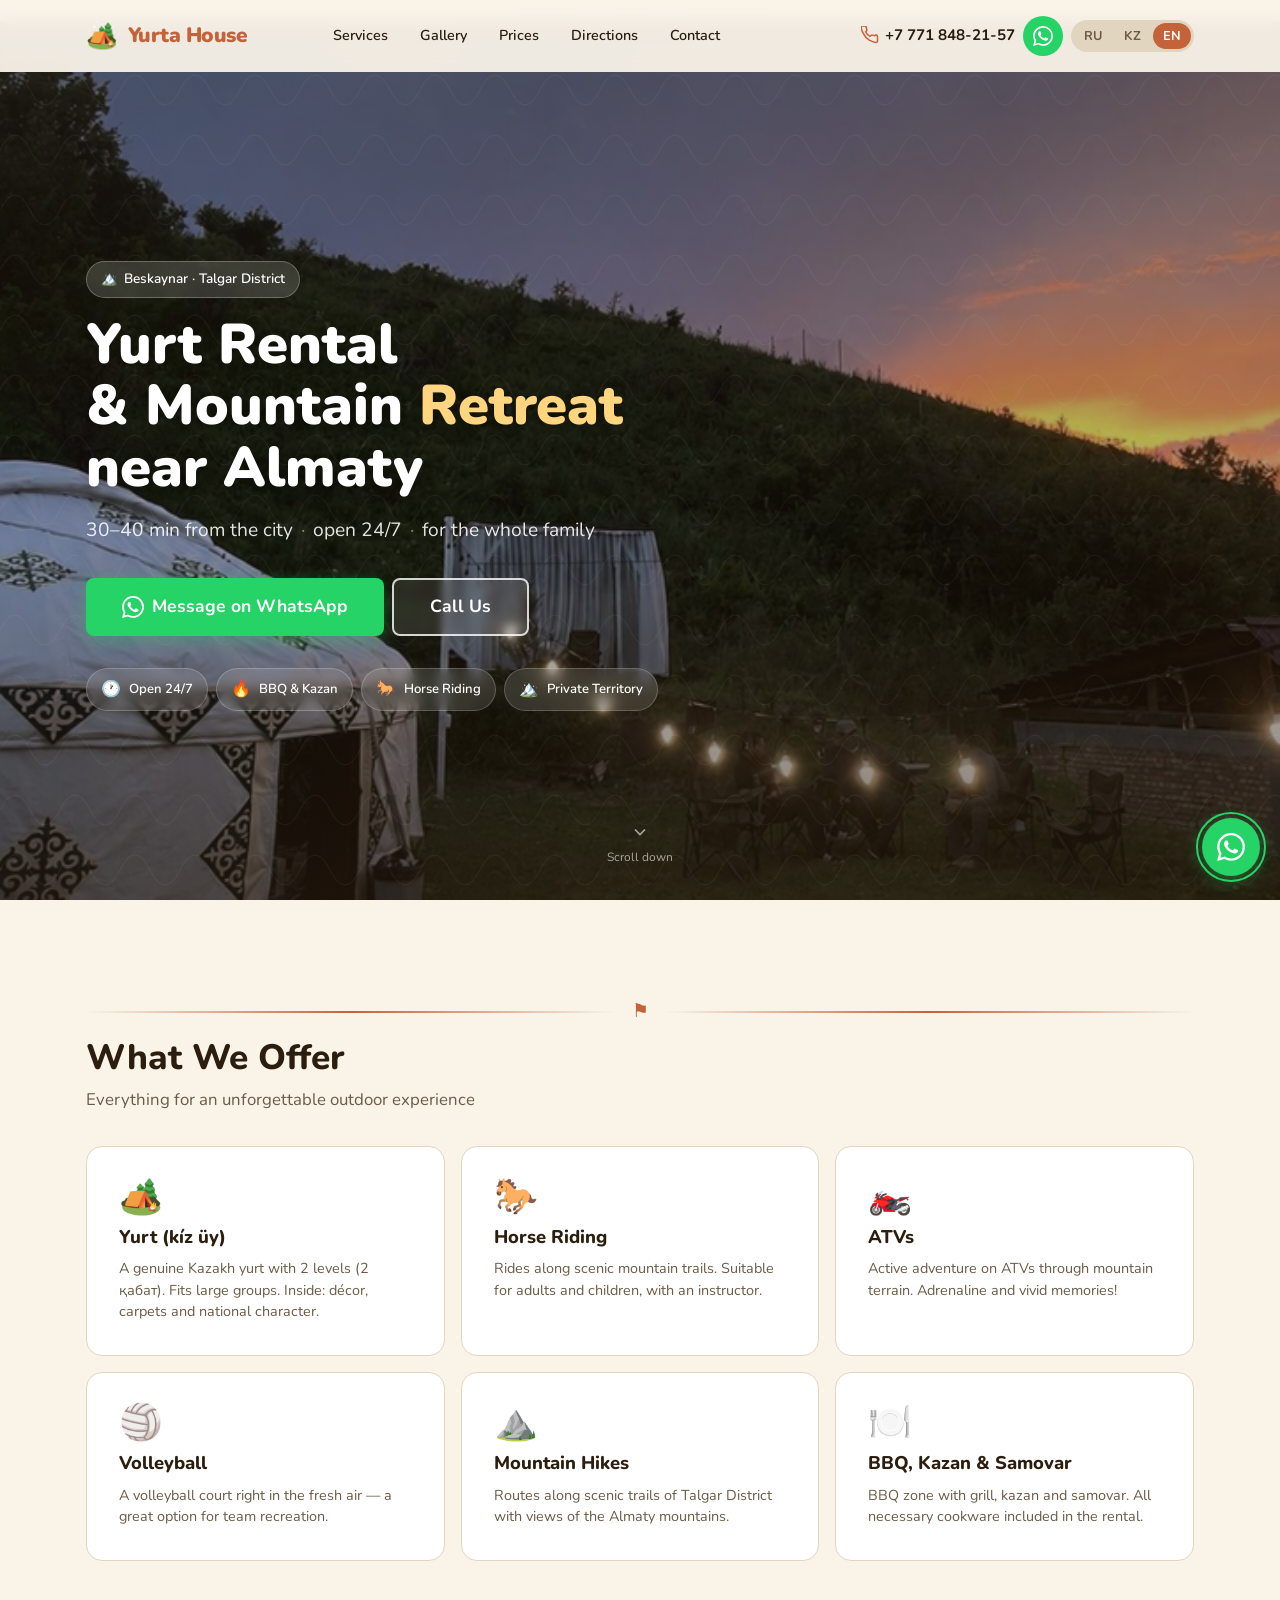
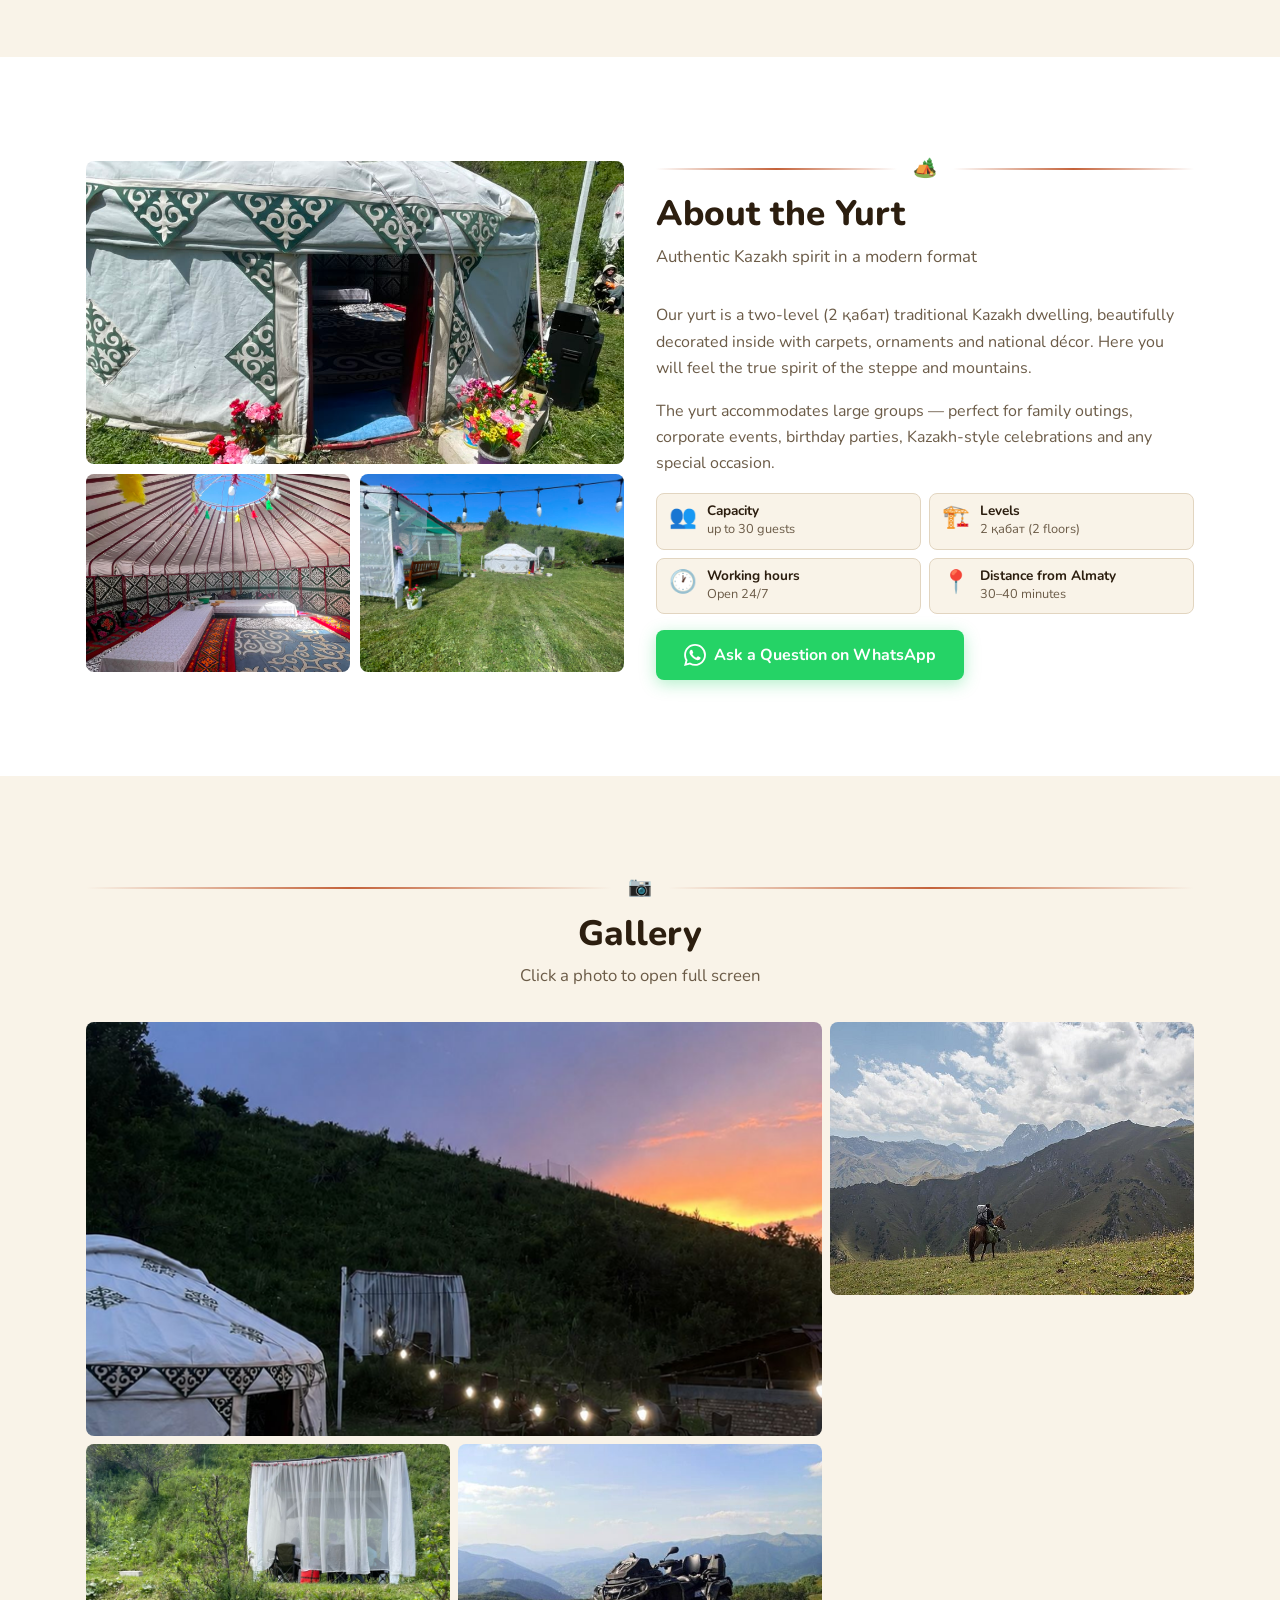
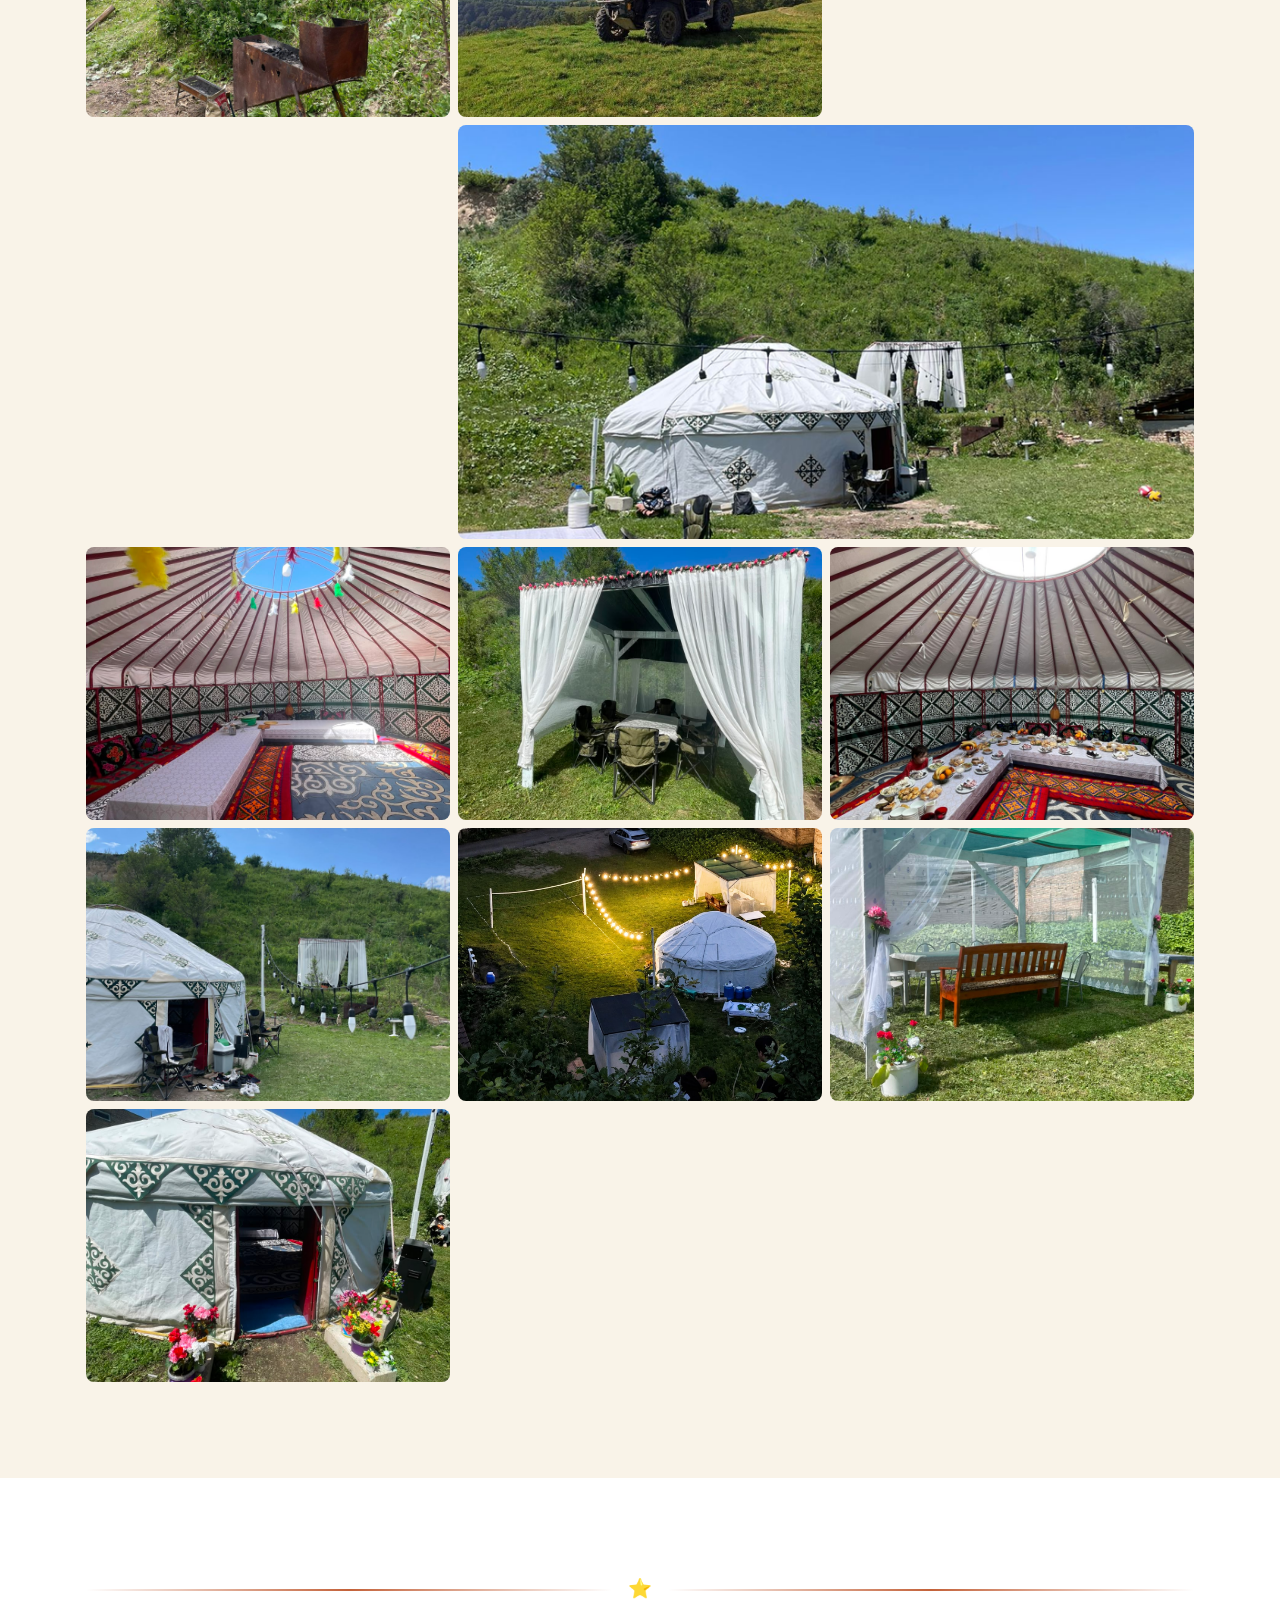
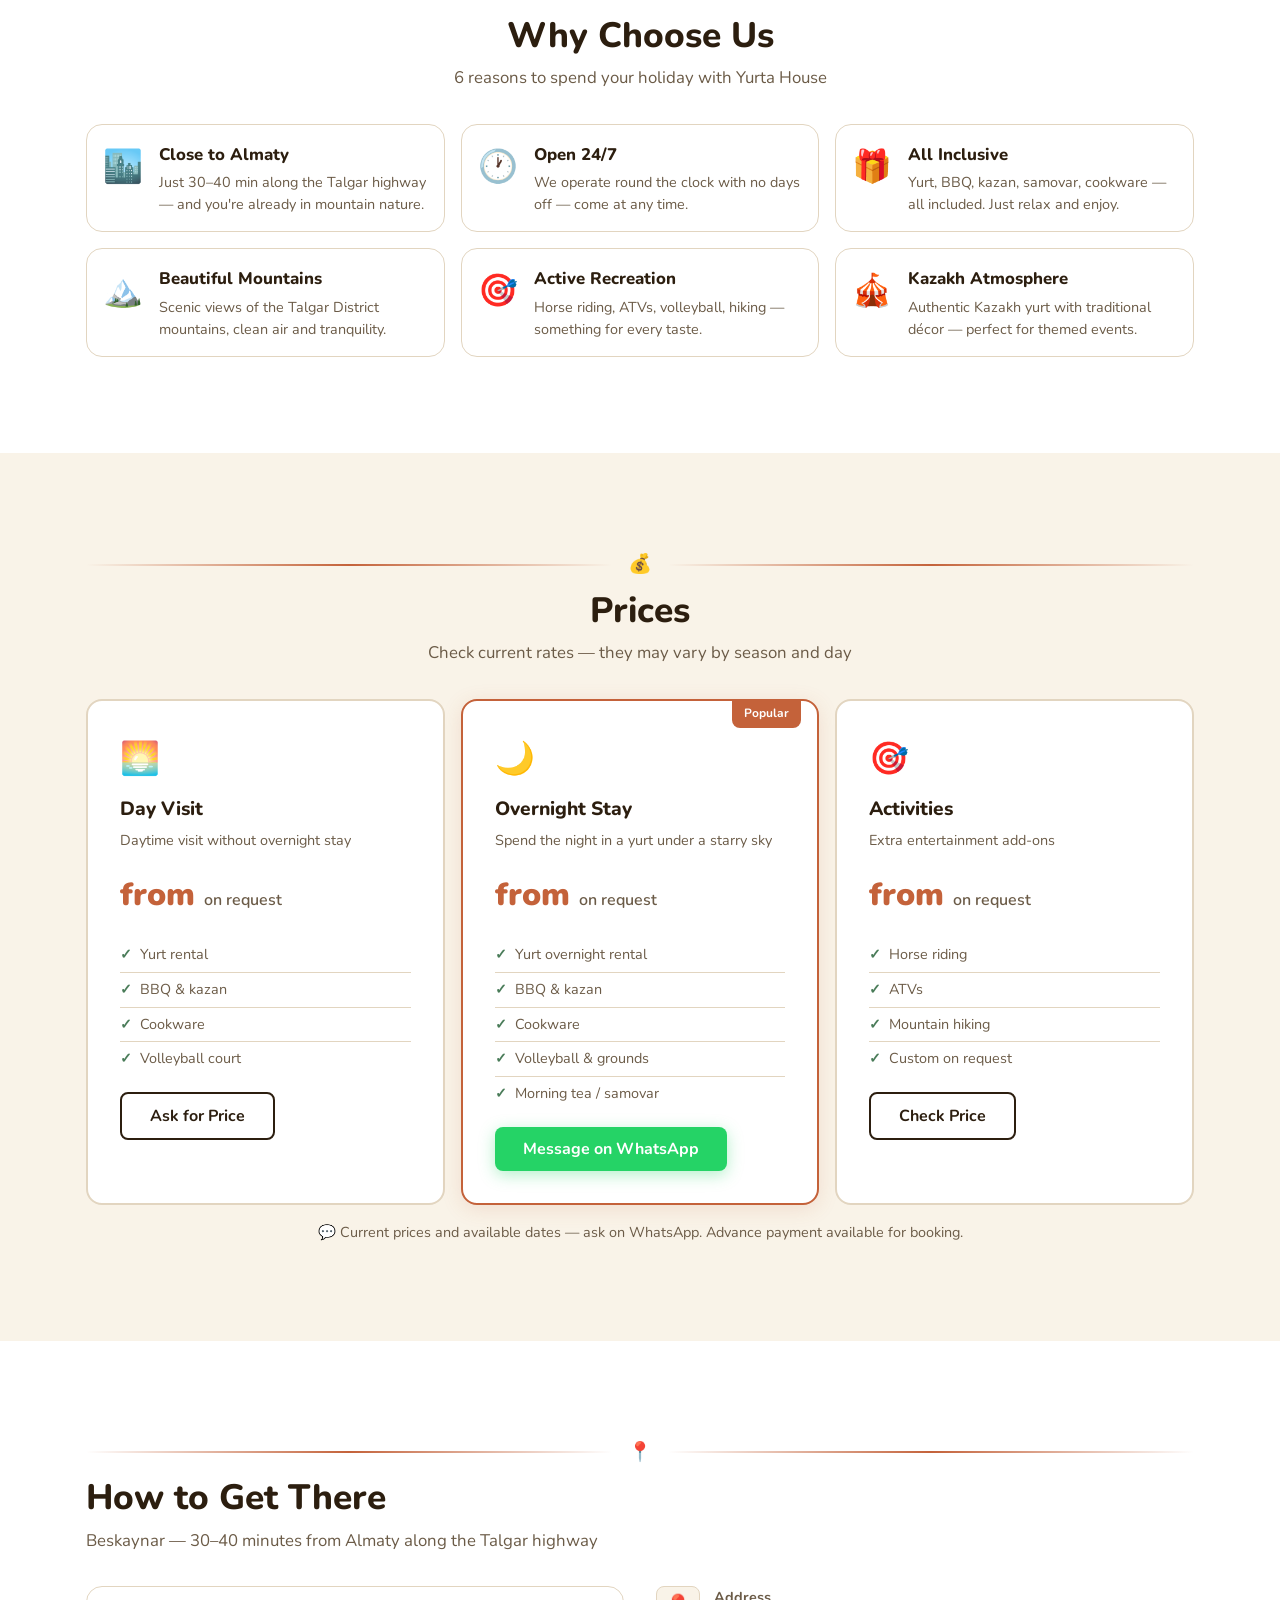
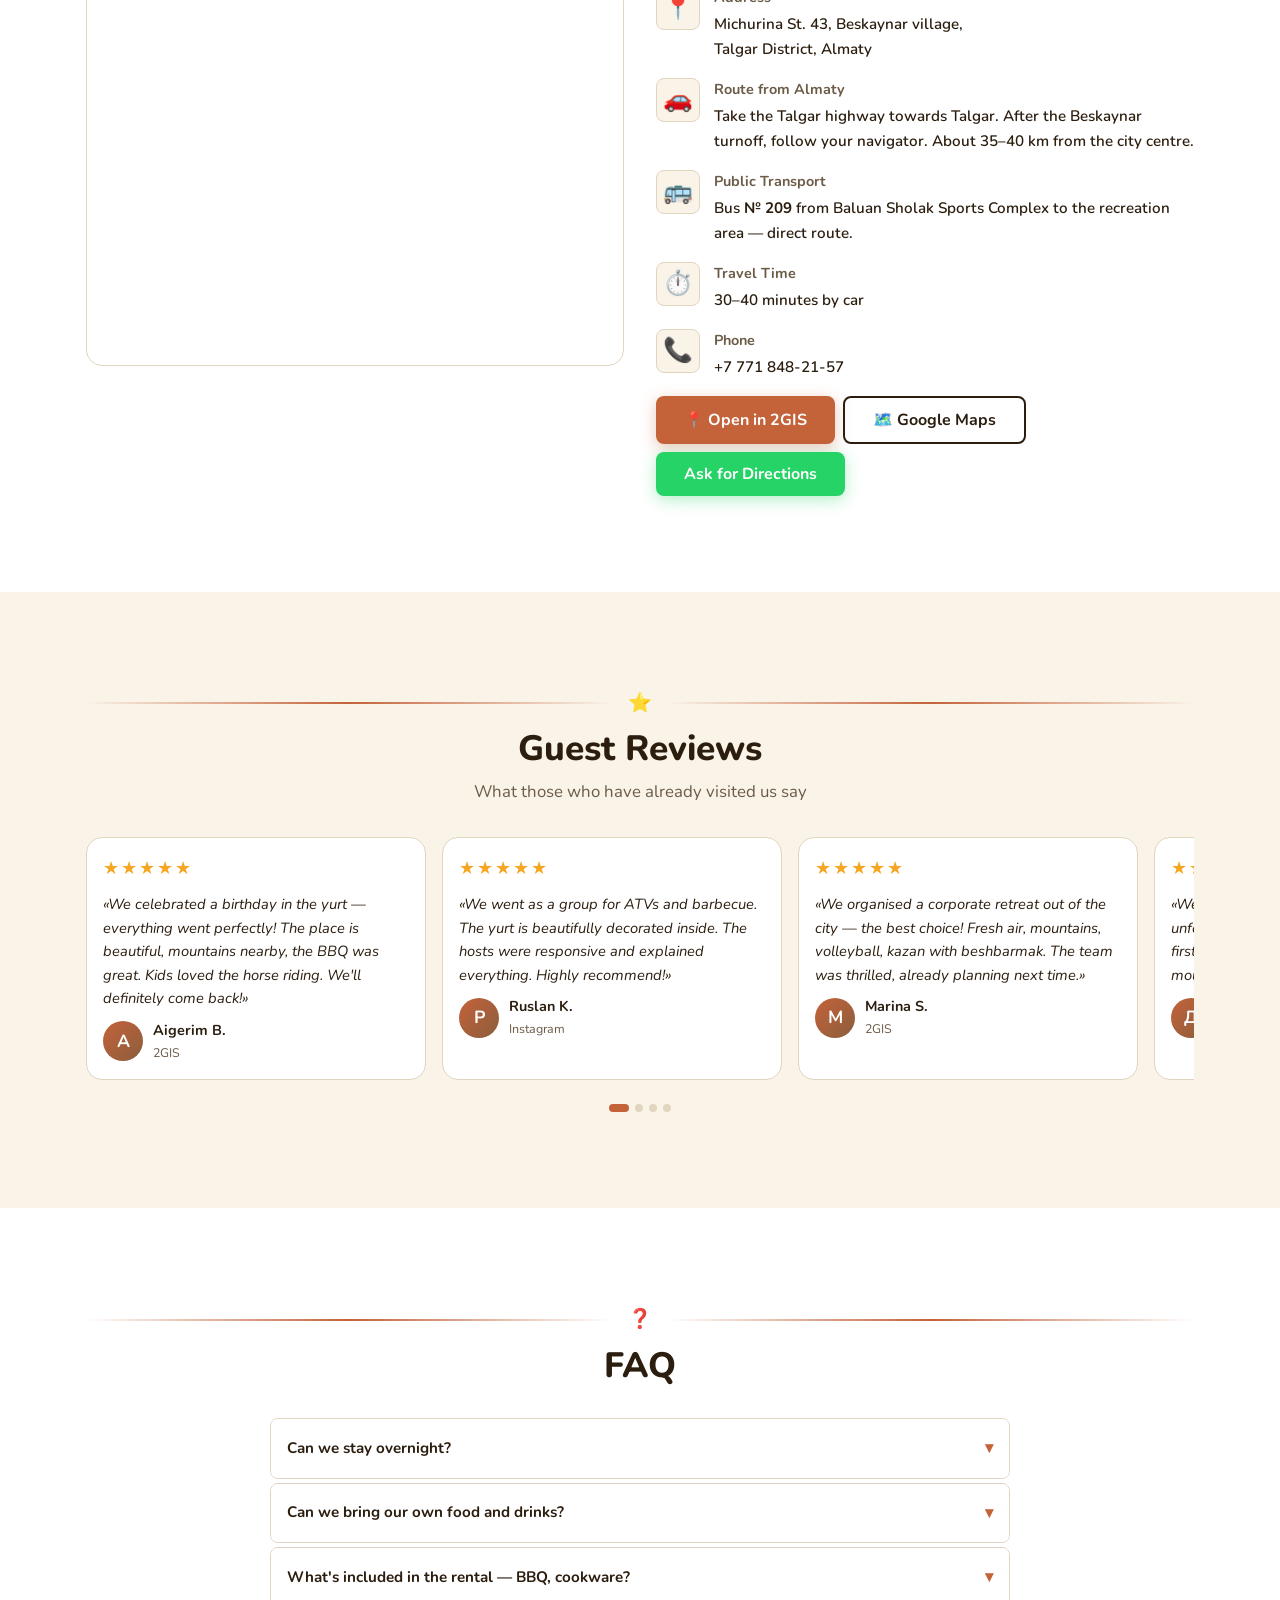
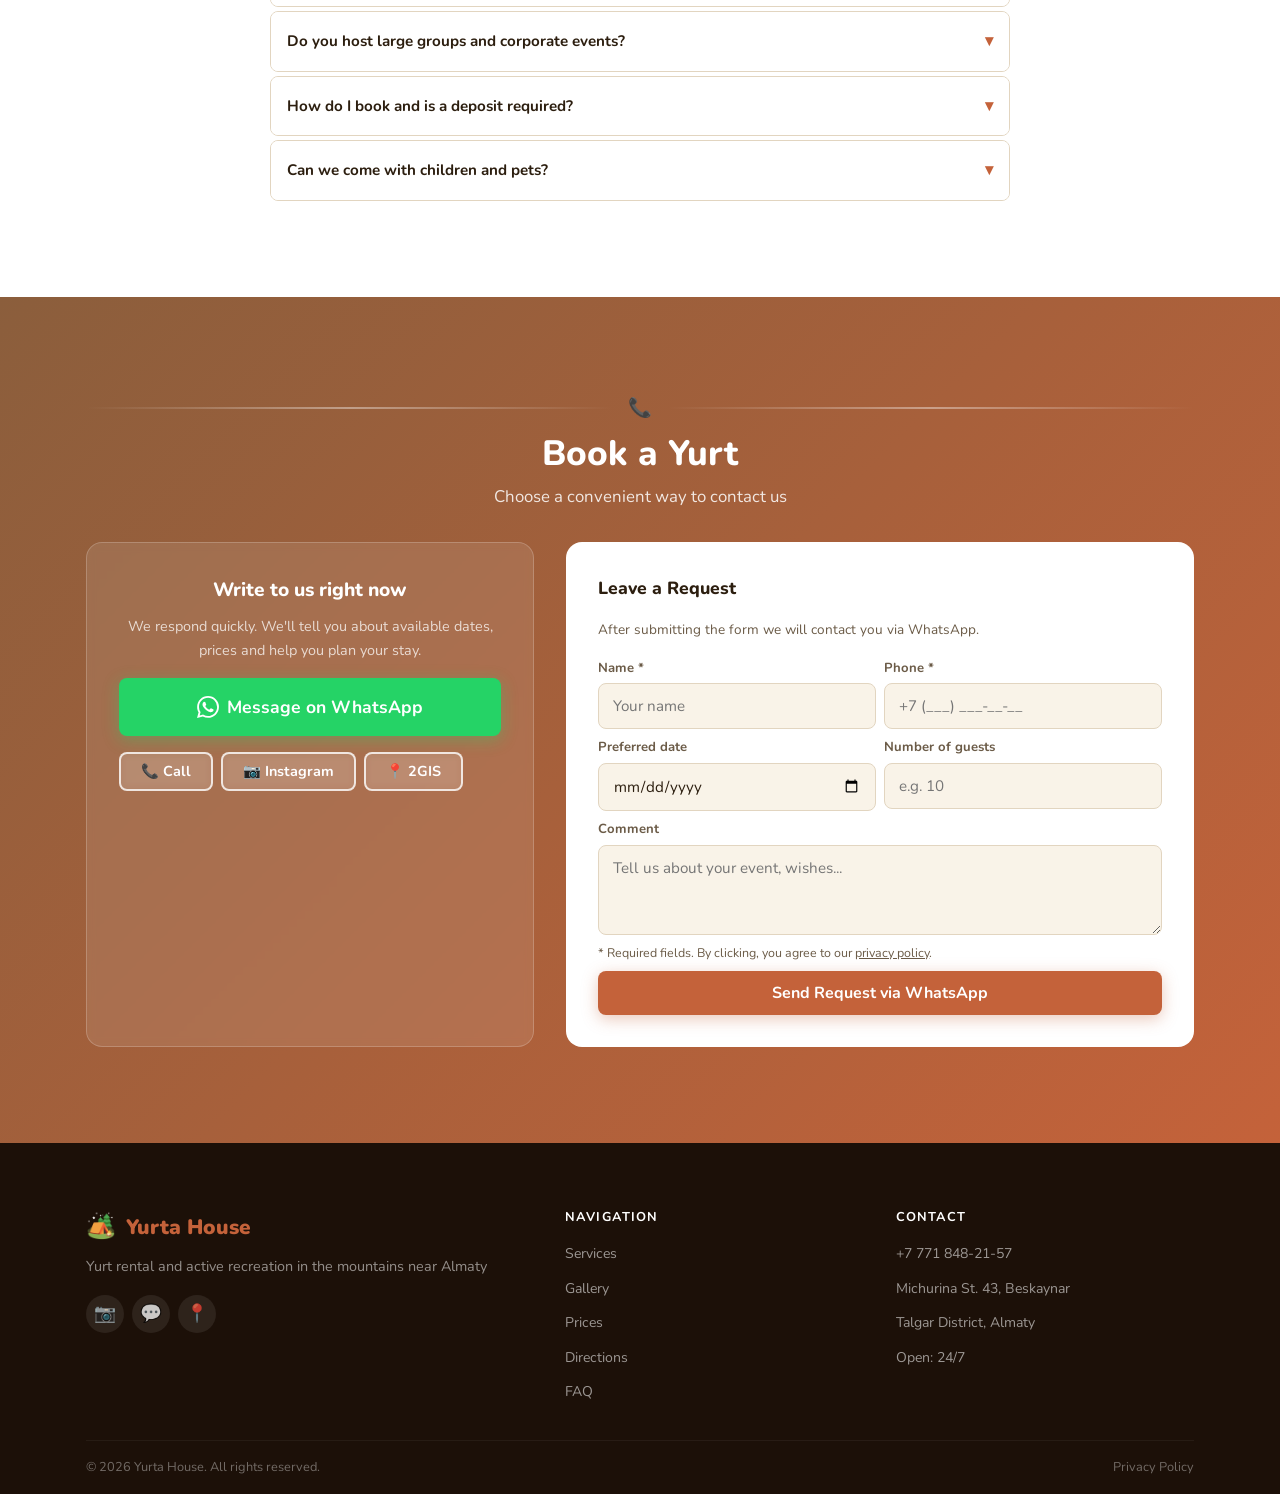
==== commit 25228e87: "fix: renamed "Housse" to "House"" ====
--- a/en/index.html
+++ b/en/index.html
@@ -3,9 +3,9 @@
 <head>
   <meta charset="UTF-8" />
   <meta name="viewport" content="width=device-width, initial-scale=1.0" />
-  <title>Yurt Rental in the Mountains near Almaty — Yurta Housse | Beskaynar</title>
-  <meta name="description" content="Yurta Housse — Kazakh yurt rental in Beskaynar village, Talgar district. 30–40 minutes from Almaty. Horse riding, ATVs, BBQ, kazan. Open 24/7. Message us on WhatsApp!" />
-  <meta name="keywords" content="yurt rental Almaty, recreation Beskaynar, mountain retreat Talgar, horse riding Almaty, yurt events, camping Almaty, Yurta Housse" />
+  <title>Yurt Rental in the Mountains near Almaty — Yurta House | Beskaynar</title>
+  <meta name="description" content="Yurta House — Kazakh yurt rental in Beskaynar village, Talgar district. 30–40 minutes from Almaty. Horse riding, ATVs, BBQ, kazan. Open 24/7. Message us on WhatsApp!" />
+  <meta name="keywords" content="yurt rental Almaty, recreation Beskaynar, mountain retreat Talgar, horse riding Almaty, yurt events, camping Almaty, Yurta House" />
   <meta name="robots" content="index, follow" />
   <link rel="canonical" href="https://yurta-housse.kz/en/" />
   <link rel="alternate" hreflang="ru" href="https://yurta-housse.kz/" />
@@ -16,11 +16,11 @@
   <!-- Open Graph -->
   <meta property="og:type" content="website" />
   <meta property="og:url" content="https://yurta-housse.kz/en/" />
-  <meta property="og:title" content="Yurta Housse — Yurt Rental & Mountain Retreat near Almaty" />
+  <meta property="og:title" content="Yurta House — Yurt Rental & Mountain Retreat near Almaty" />
   <meta property="og:description" content="Kazakh yurt, horse riding, ATVs, BBQ and kazan. Beskaynar, 30–40 min from Almaty. Open 24/7." />
   <meta property="og:image" content="https://yurta-housse.kz/images/og-image.jpg" />
   <meta property="og:locale" content="en_US" />
-  <meta property="og:site_name" content="Yurta Housse" />
+  <meta property="og:site_name" content="Yurta House" />
   <meta name="twitter:card" content="summary_large_image" />
 
   <!-- Favicon -->
@@ -39,7 +39,7 @@
   {
     "@context": "https://schema.org",
     "@type": "LodgingBusiness",
-    "name": "Yurta Housse",
+    "name": "Yurta House",
     "description": "Recreation area with Kazakh yurt rental in Beskaynar village, Talgar district, Almaty. Horse riding, ATVs, BBQ, kazan.",
     "url": "https://yurta-housse.kz",
     "telephone": "+77718482157",
@@ -71,9 +71,9 @@
 <header class="header" role="banner">
   <div class="container">
     <div class="header__inner">
-      <a href="#hero" class="header__logo" aria-label="Yurta Housse — home">
+      <a href="#hero" class="header__logo" aria-label="Yurta House — home">
         <span class="header__logo-icon">🏕️</span>
-        <span>Yurta Housse</span>
+        <span>Yurta House</span>
       </a>
 
       <nav class="header__nav" aria-label="Main navigation">
@@ -280,13 +280,13 @@
 
       <div class="about__photos reveal">
         <div class="about__photo">
-          <img src="../images/yurt entrance.jpeg" alt="Yurt entrance — Yurta Housse" loading="lazy" />
+          <img src="../images/yurt entrance.jpeg" alt="Yurt entrance — Yurta House" loading="lazy" />
         </div>
         <div class="about__photo">
           <img src="../images/yurt from inside.jpeg" alt="Inside a Kazakh yurt with décor" loading="lazy" />
         </div>
         <div class="about__photo">
-          <img src="../images/yurt from outside and some other stuff.jpeg" alt="Yurta Housse grounds" loading="lazy" />
+          <img src="../images/yurt from outside and some other stuff.jpeg" alt="Yurta House grounds" loading="lazy" />
         </div>
       </div>
     </div>
@@ -303,15 +303,15 @@
     </div>
 
     <div class="gallery__grid reveal">
-      <div class="gallery__item"><img src="../images/yurta-night.png" alt="Evening atmosphere — Yurta Housse" loading="lazy" /></div>
+      <div class="gallery__item"><img src="../images/yurta-night.png" alt="Evening atmosphere — Yurta House" loading="lazy" /></div>
       <div class="gallery__item"><img src="../images/horse-riding.jpg" alt="Horse riding in the mountains" loading="lazy" /></div>
       <div class="gallery__item"><img src="../images/mangal.png" alt="BBQ and barbecue area" loading="lazy" /></div>
       <div class="gallery__item"><img src="../images/quadro.jpg" alt="ATVs in the mountains" loading="lazy" /></div>
-      <div class="gallery__item"><img src="../images/yurta-exterior1.png" alt="Yurta Housse grounds" loading="lazy" /></div>
+      <div class="gallery__item"><img src="../images/yurta-exterior1.png" alt="Yurta House grounds" loading="lazy" /></div>
       <div class="gallery__item"><img src="../images/yurt from inside.jpeg" alt="Inside a Kazakh yurt with décor" loading="lazy" /></div>
       <div class="gallery__item"><img src="../images/gazebo.jpeg" alt="Gazebo on the grounds" loading="lazy" /></div>
       <div class="gallery__item"><img src="../images/yurta-interior1.png" alt="Celebration inside the yurt" loading="lazy" /></div>
-      <div class="gallery__item"><img src="../images/yurta-exterior.png" alt="Yurt exterior — Yurta Housse" loading="lazy" /></div>      
+      <div class="gallery__item"><img src="../images/yurta-exterior.png" alt="Yurt exterior — Yurta House" loading="lazy" /></div>      
       <div class="gallery__item"><img src="../images/view-from-above.jpeg" alt="Aerial view — full grounds" loading="lazy" /></div>
       <div class="gallery__item"><img src="../images/alcove.jpeg" alt="Decorated alcove — relaxation area" loading="lazy" /></div>
       <div class="gallery__item"><img src="../images/yurt entrance.jpeg" alt="Yurt entrance — Kazakh ornament" loading="lazy" /></div>
@@ -334,7 +334,7 @@
     <div class="section__header section__header--center reveal">
       <div class="ornament" style="justify-content:center"><div class="ornament__line"></div><span class="ornament__icon">⭐</span><div class="ornament__line"></div></div>
       <h2 class="section__title">Why Choose Us</h2>
-      <p class="section__subtitle">6 reasons to spend your holiday with Yurta Housse</p>
+      <p class="section__subtitle">6 reasons to spend your holiday with Yurta House</p>
     </div>
 
     <div class="why__grid">
@@ -473,7 +473,7 @@
           allowfullscreen=""
           loading="lazy"
           referrerpolicy="no-referrer-when-downgrade"
-          title="Yurta Housse location on the map">
+          title="Yurta House location on the map">
         </iframe>
       </div>
 
@@ -771,7 +771,7 @@
       <div>
         <div class="footer__logo">
           <span class="footer__logo-icon">🏕️</span>
-          Yurta Housse
+          Yurta House
         </div>
         <p class="footer__tagline">Yurt rental and active recreation in the mountains near Almaty</p>
         <div class="footer__socials">
@@ -807,7 +807,7 @@
     </div>
 
     <div class="footer__bottom">
-      <span>© 2026 Yurta Housse. All rights reserved.</span>
+      <span>© 2026 Yurta House. All rights reserved.</span>
       <a href="../privacy.html">Privacy Policy</a>
     </div>
   </div>
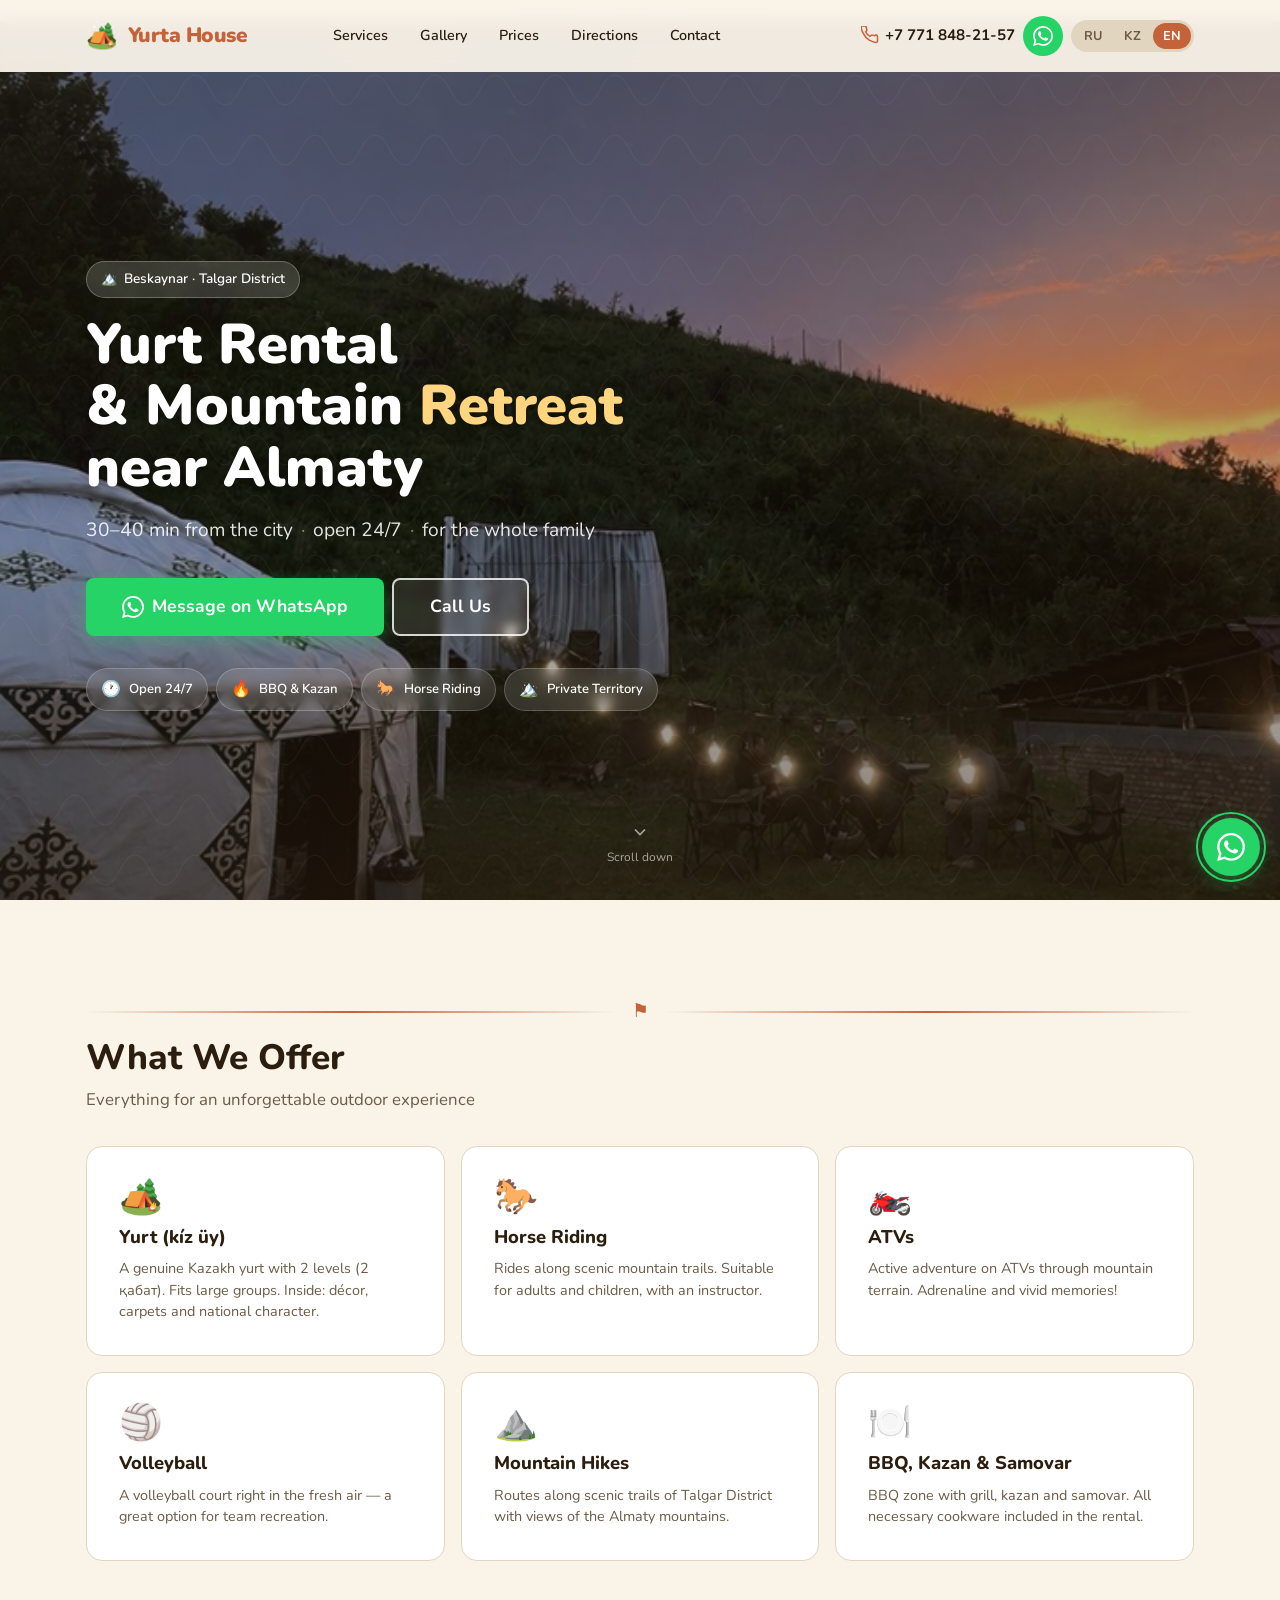
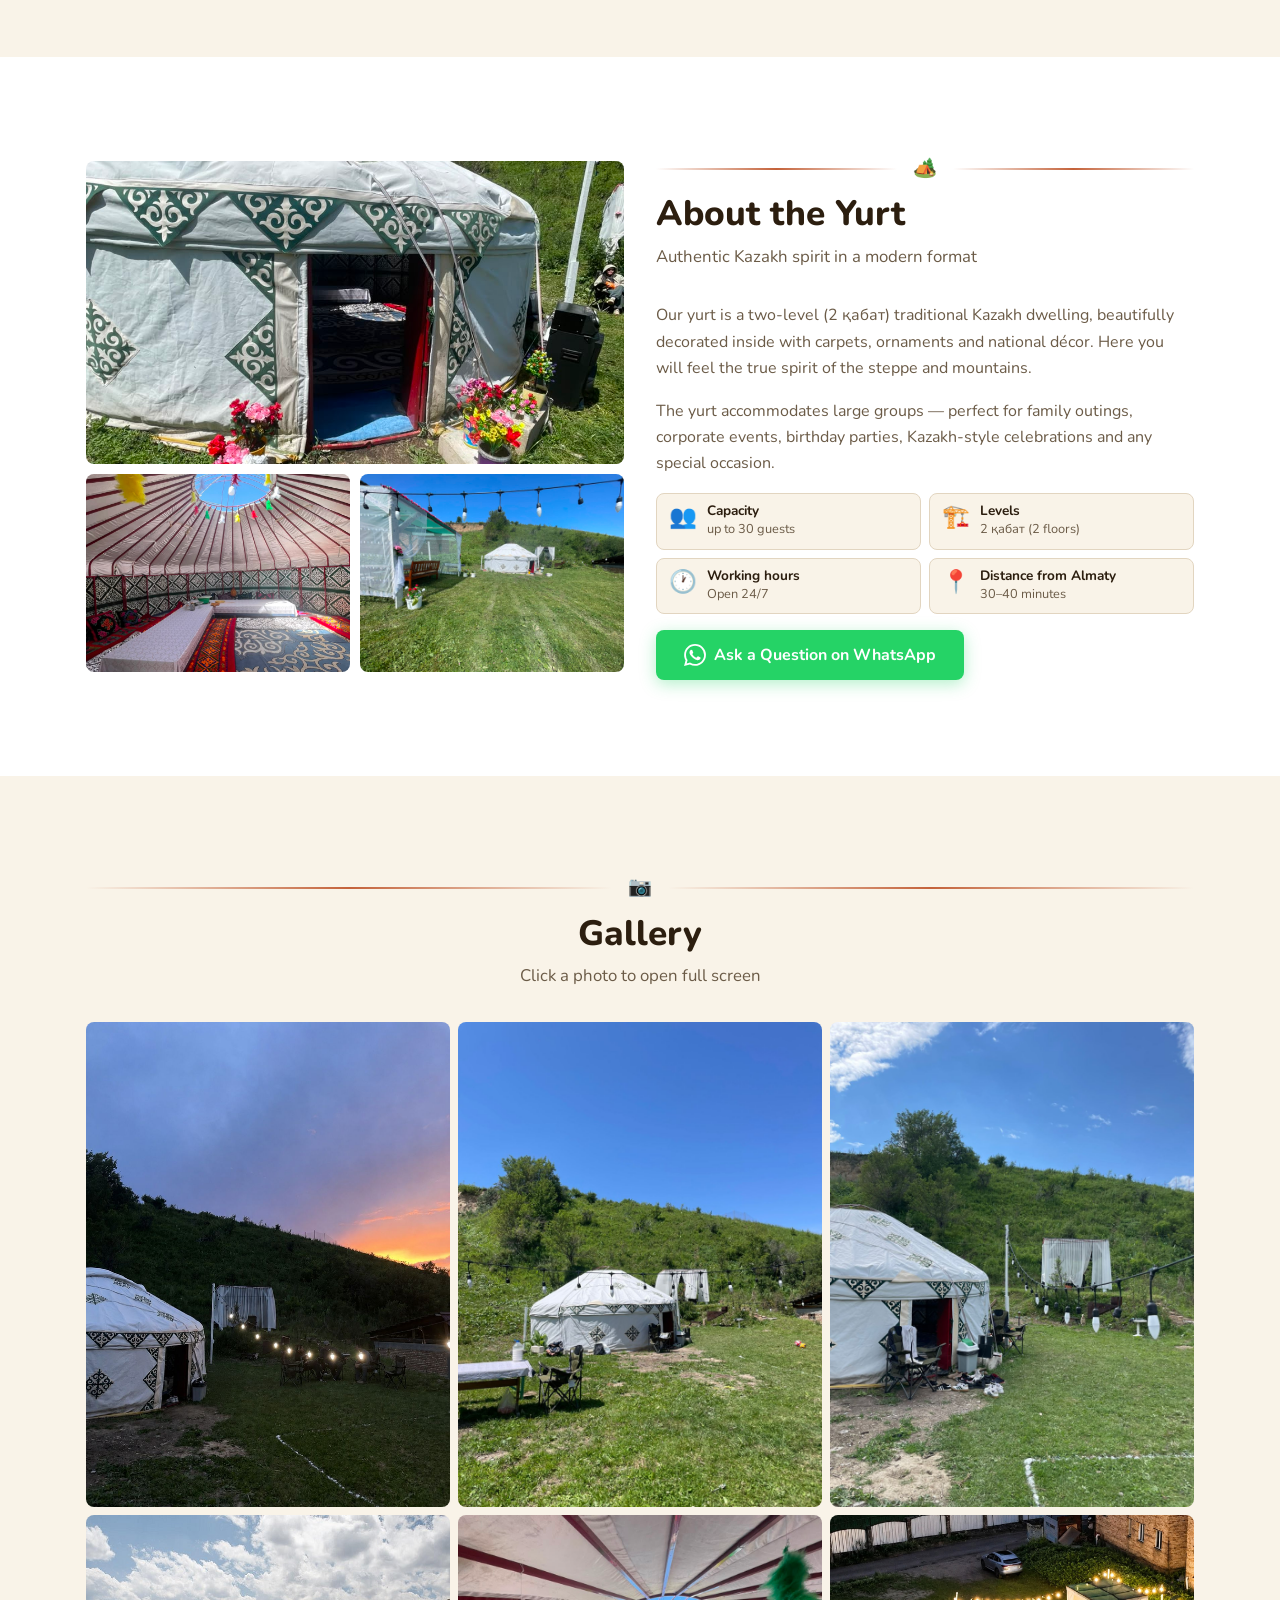
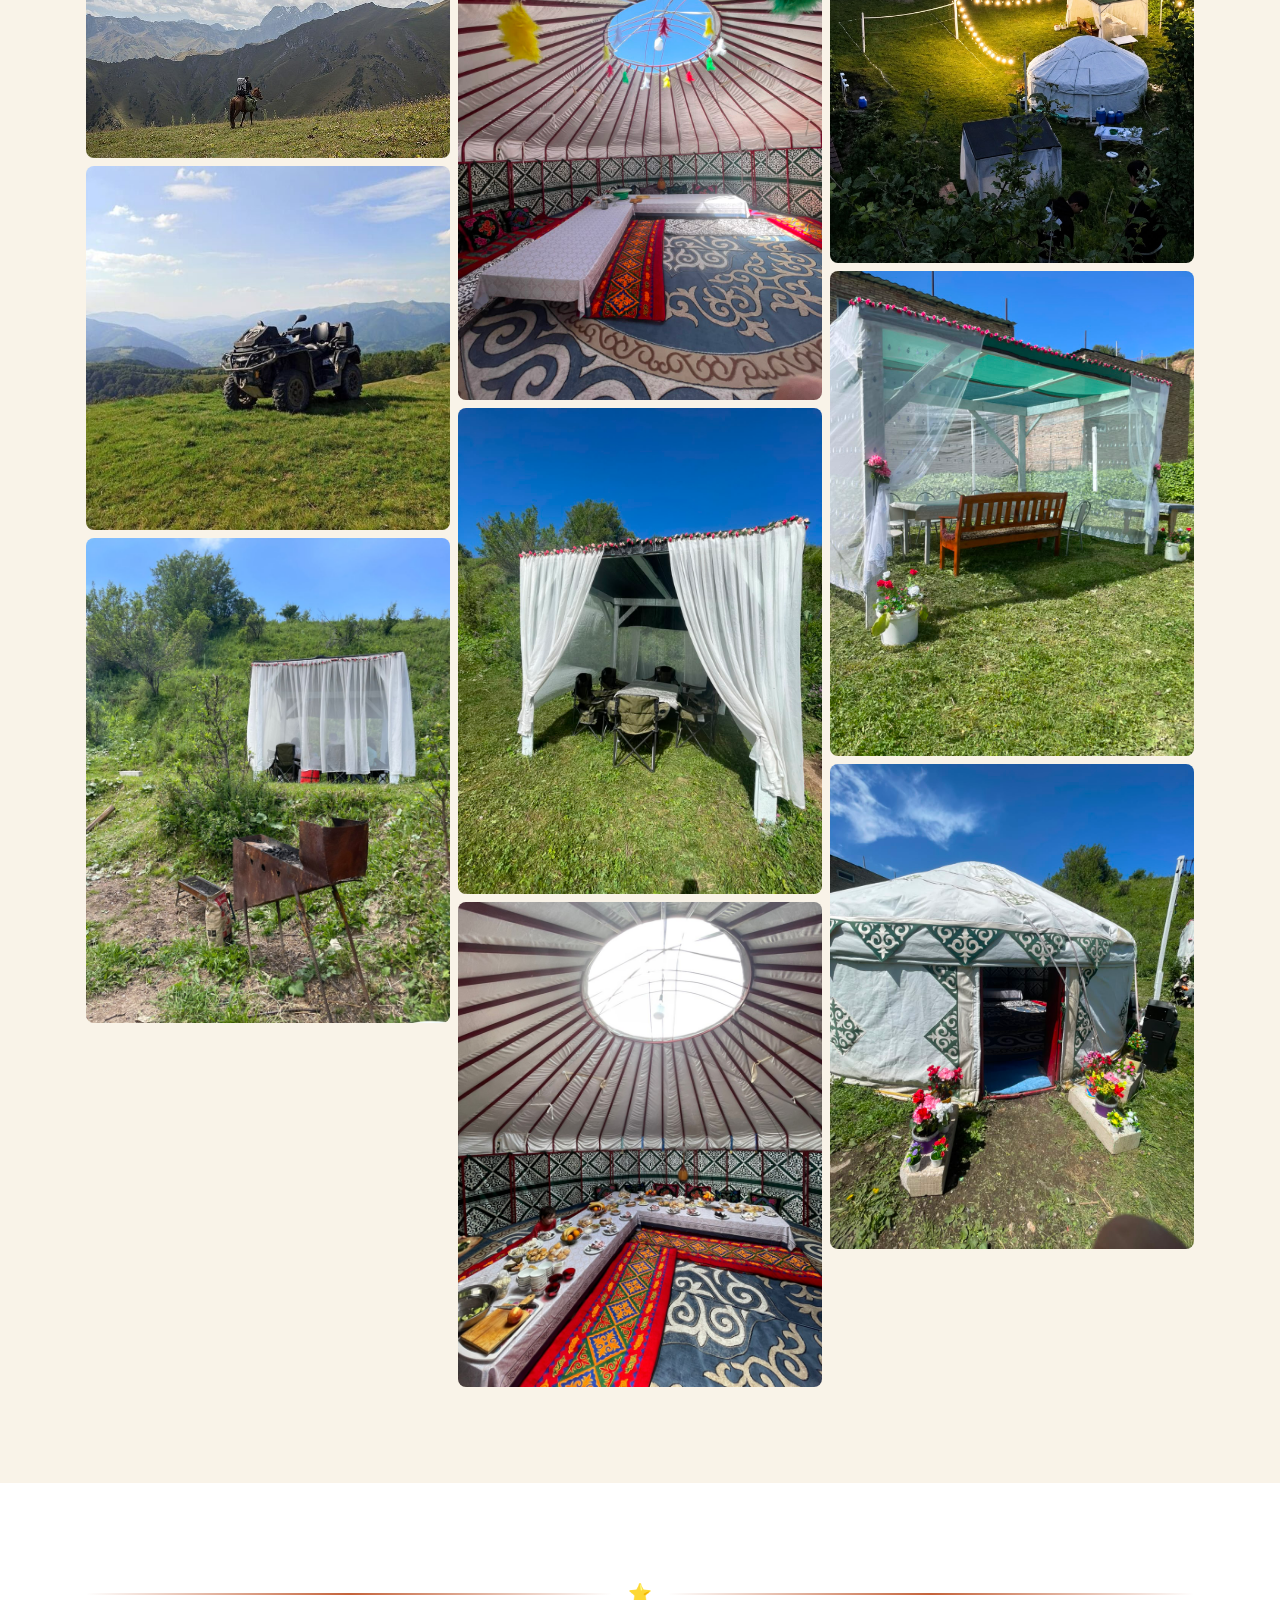
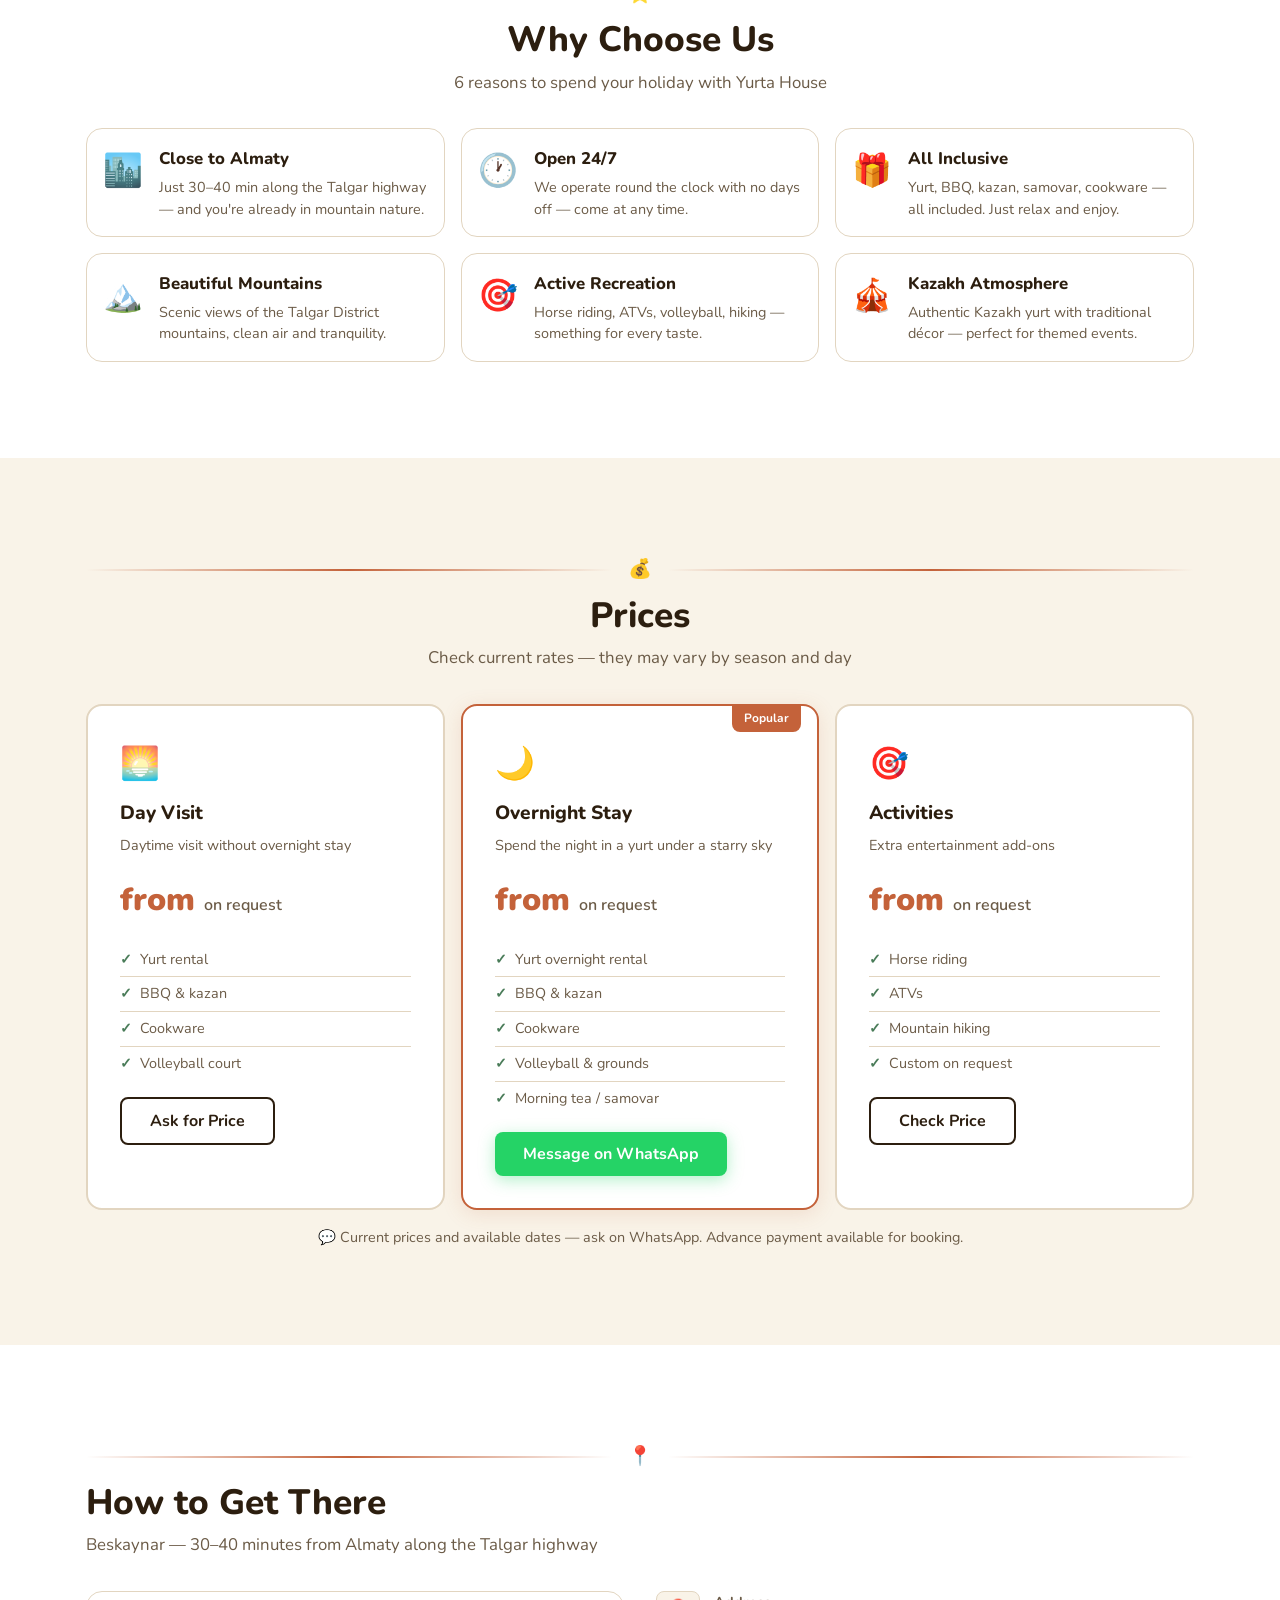
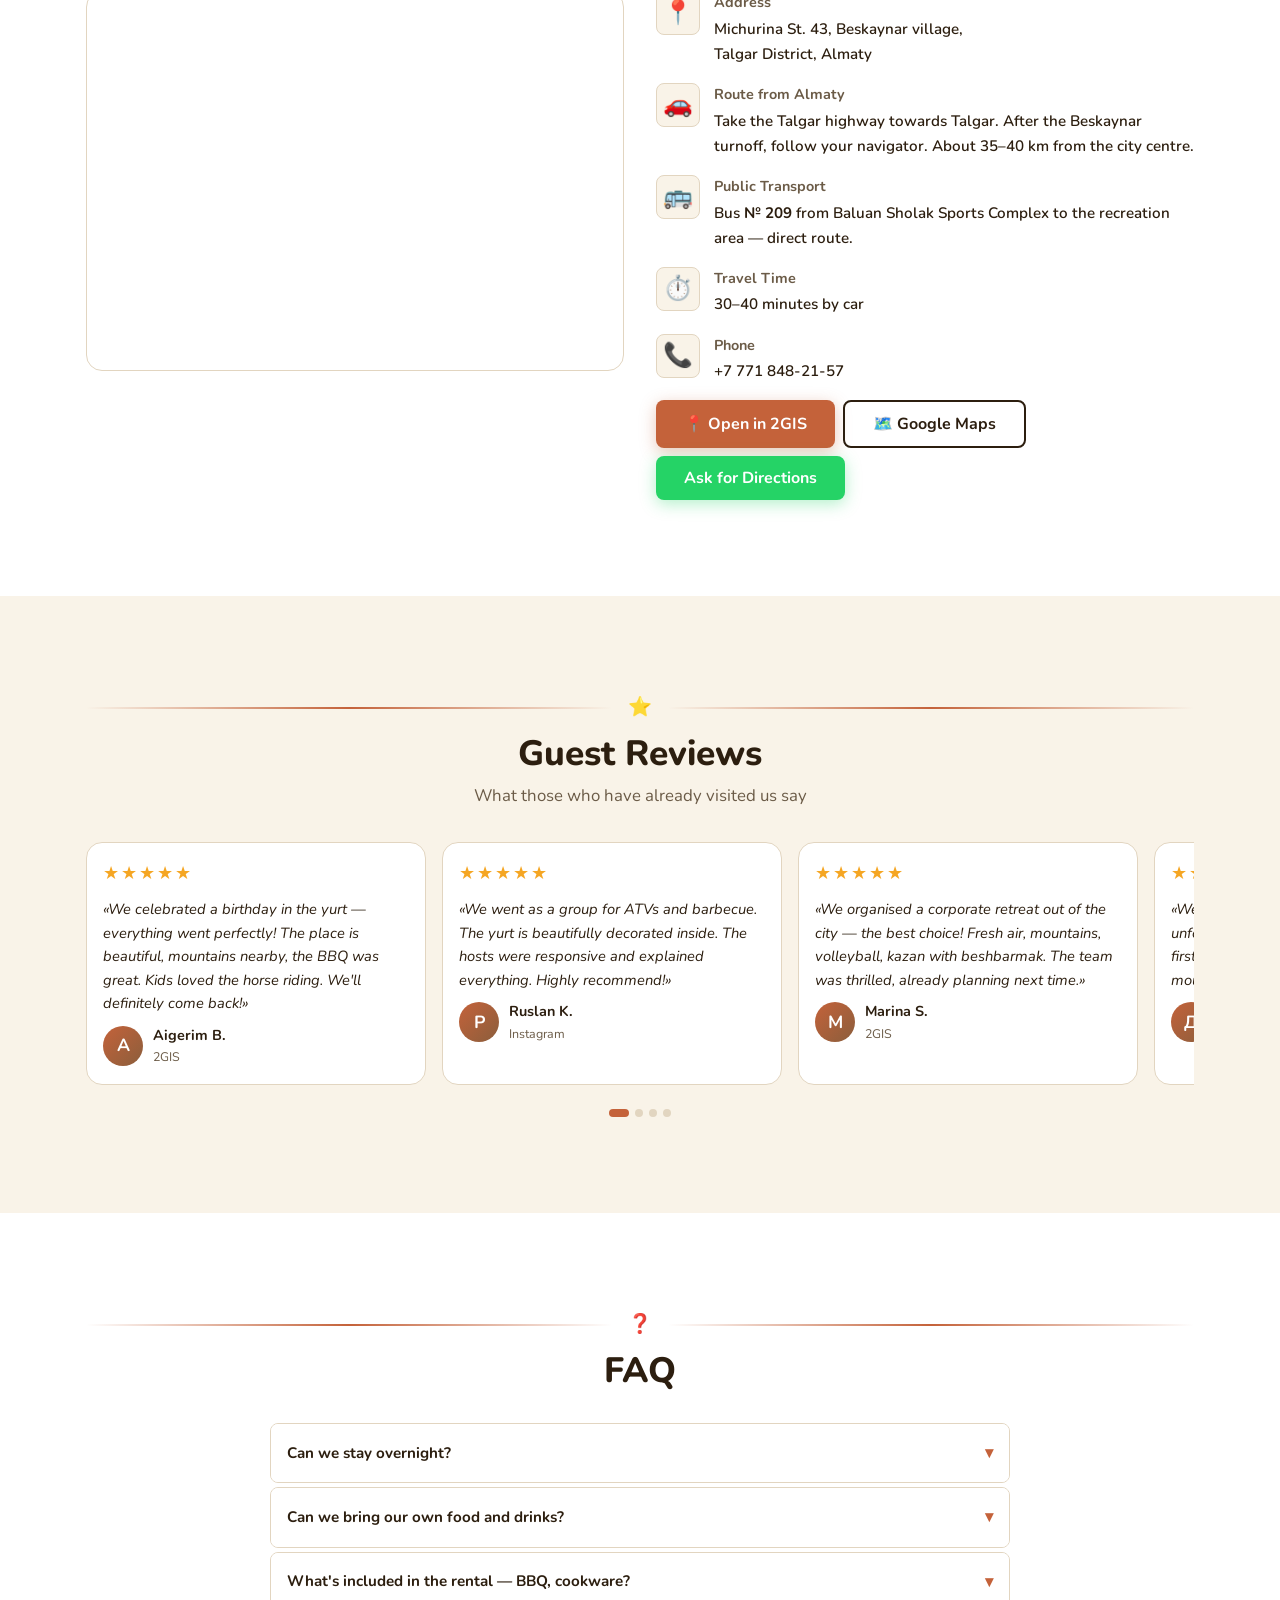
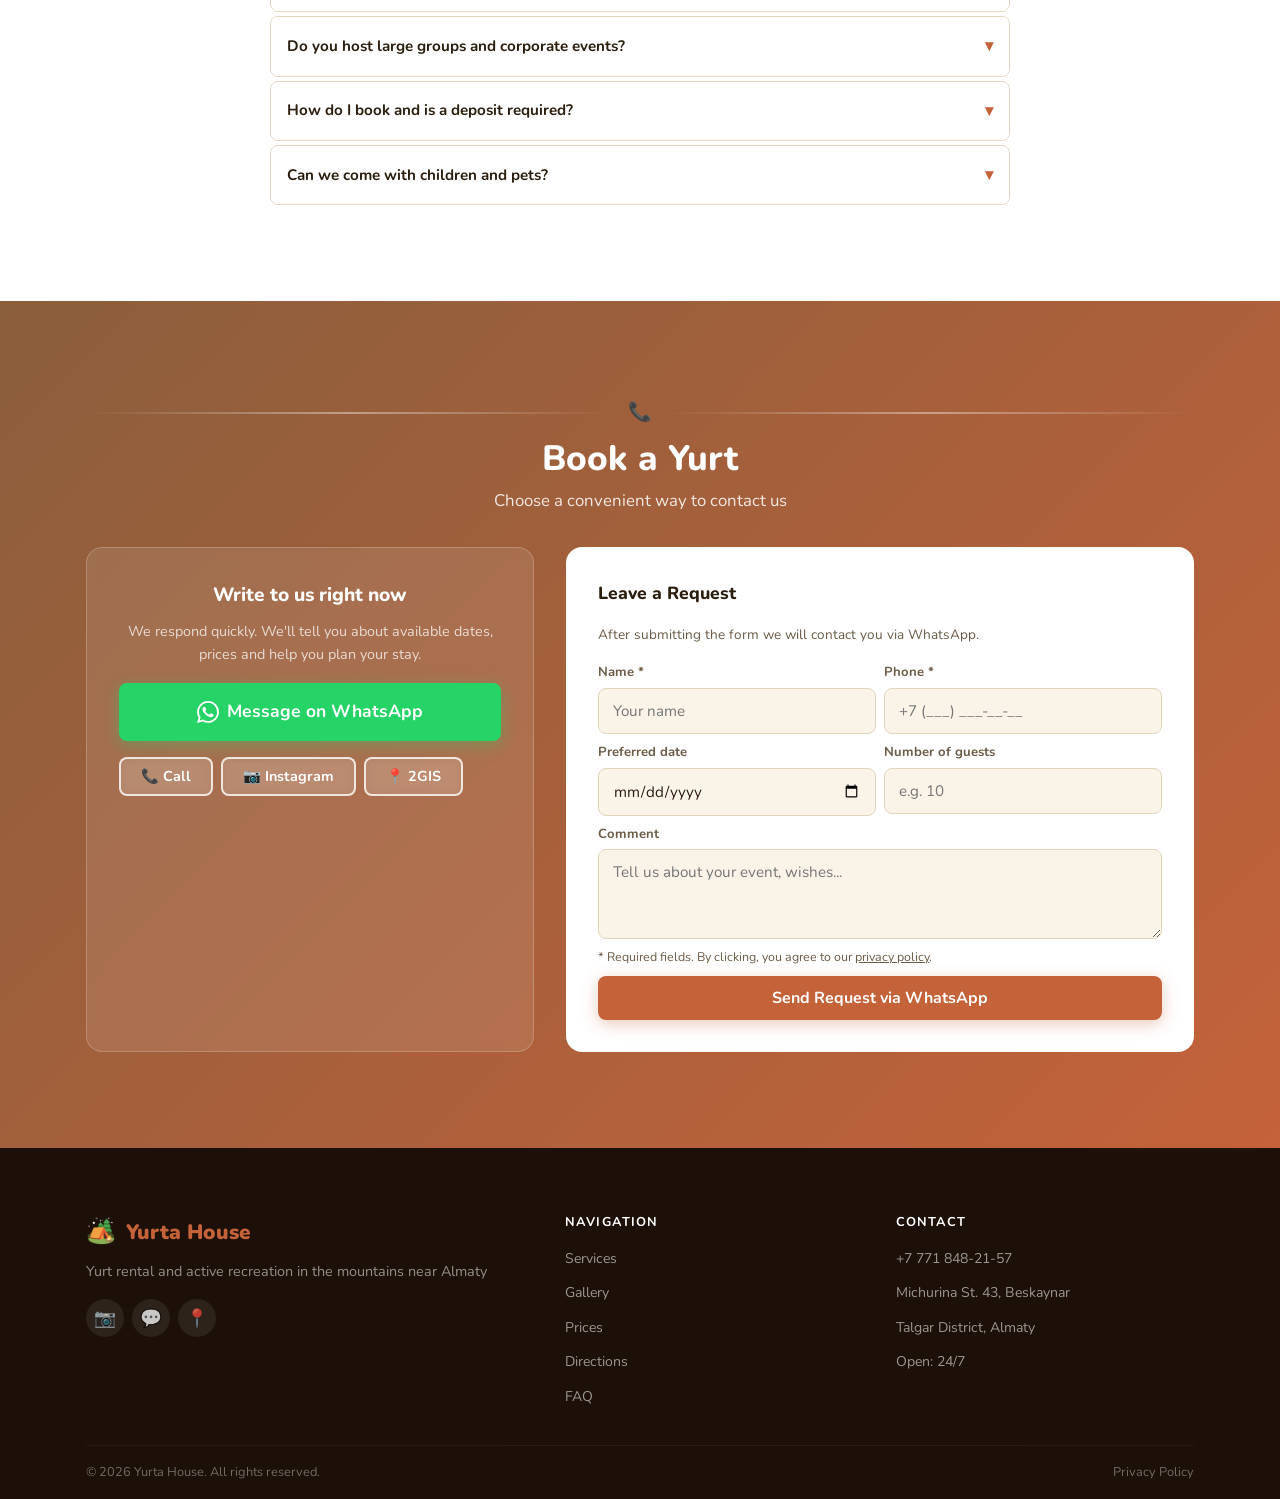
==== commit 6bdddb36: "fix: image order changed" ====
--- a/en/index.html
+++ b/en/index.html
@@ -305,8 +305,8 @@
     <div class="gallery__grid reveal">
       <div class="gallery__item"><img src="../images/yurta-night.png" alt="Evening atmosphere — Yurta House" loading="lazy" /></div>
       <div class="gallery__item"><img src="../images/horse-riding.jpg" alt="Horse riding in the mountains" loading="lazy" /></div>
+      <div class="gallery__item"><img src="../images/quadro.jpg" alt="ATVs in the mountains" loading="lazy" /></div>
       <div class="gallery__item"><img src="../images/mangal.png" alt="BBQ and barbecue area" loading="lazy" /></div>
-      <div class="gallery__item"><img src="../images/quadro.jpg" alt="ATVs in the mountains" loading="lazy" /></div>
       <div class="gallery__item"><img src="../images/yurta-exterior1.png" alt="Yurta House grounds" loading="lazy" /></div>
       <div class="gallery__item"><img src="../images/yurt from inside.jpeg" alt="Inside a Kazakh yurt with décor" loading="lazy" /></div>
       <div class="gallery__item"><img src="../images/gazebo.jpeg" alt="Gazebo on the grounds" loading="lazy" /></div>
--- a/css/style.css
+++ b/css/style.css
@@ -528,27 +528,22 @@
 
 /* --- ======= GALLERY ======= --- */
 .gallery__grid {
-  display: grid;
-  grid-template-columns: repeat(2, 1fr);
-  gap: 8px;
+  columns: 2;
+  column-gap: 8px;
 }
 .gallery__item {
   border-radius: var(--radius-sm);
   overflow: hidden;
-  aspect-ratio: 4/3;
   cursor: pointer;
   position: relative;
   background: var(--clr-border);
-}
-.gallery__item:first-child,
-.gallery__item:nth-child(5) {
-  grid-column: 1 / -1;
-  aspect-ratio: 16/9;
+  break-inside: avoid;
+  margin-bottom: 8px;
 }
 .gallery__item img {
   width: 100%;
-  height: 100%;
-  object-fit: cover;
+  height: auto;
+  display: block;
   transition: transform 0.4s ease;
 }
 .gallery__item:hover img { transform: scale(1.05); }
@@ -1084,9 +1079,7 @@
   .about__inner { grid-template-columns: 1fr 1fr; align-items: center; }
   .about__photos { order: -1; }
 
-  .gallery__grid { grid-template-columns: repeat(3, 1fr); }
-  .gallery__item:first-child { grid-column: 1 / 3; grid-row: 1 / 2; }
-  .gallery__item:nth-child(5) { grid-column: 2 / 4; }
+  .gallery__grid { columns: 3; }
 
   .location__inner { grid-template-columns: 1fr 1fr; align-items: start; }
   .location__map { height: 380px; }
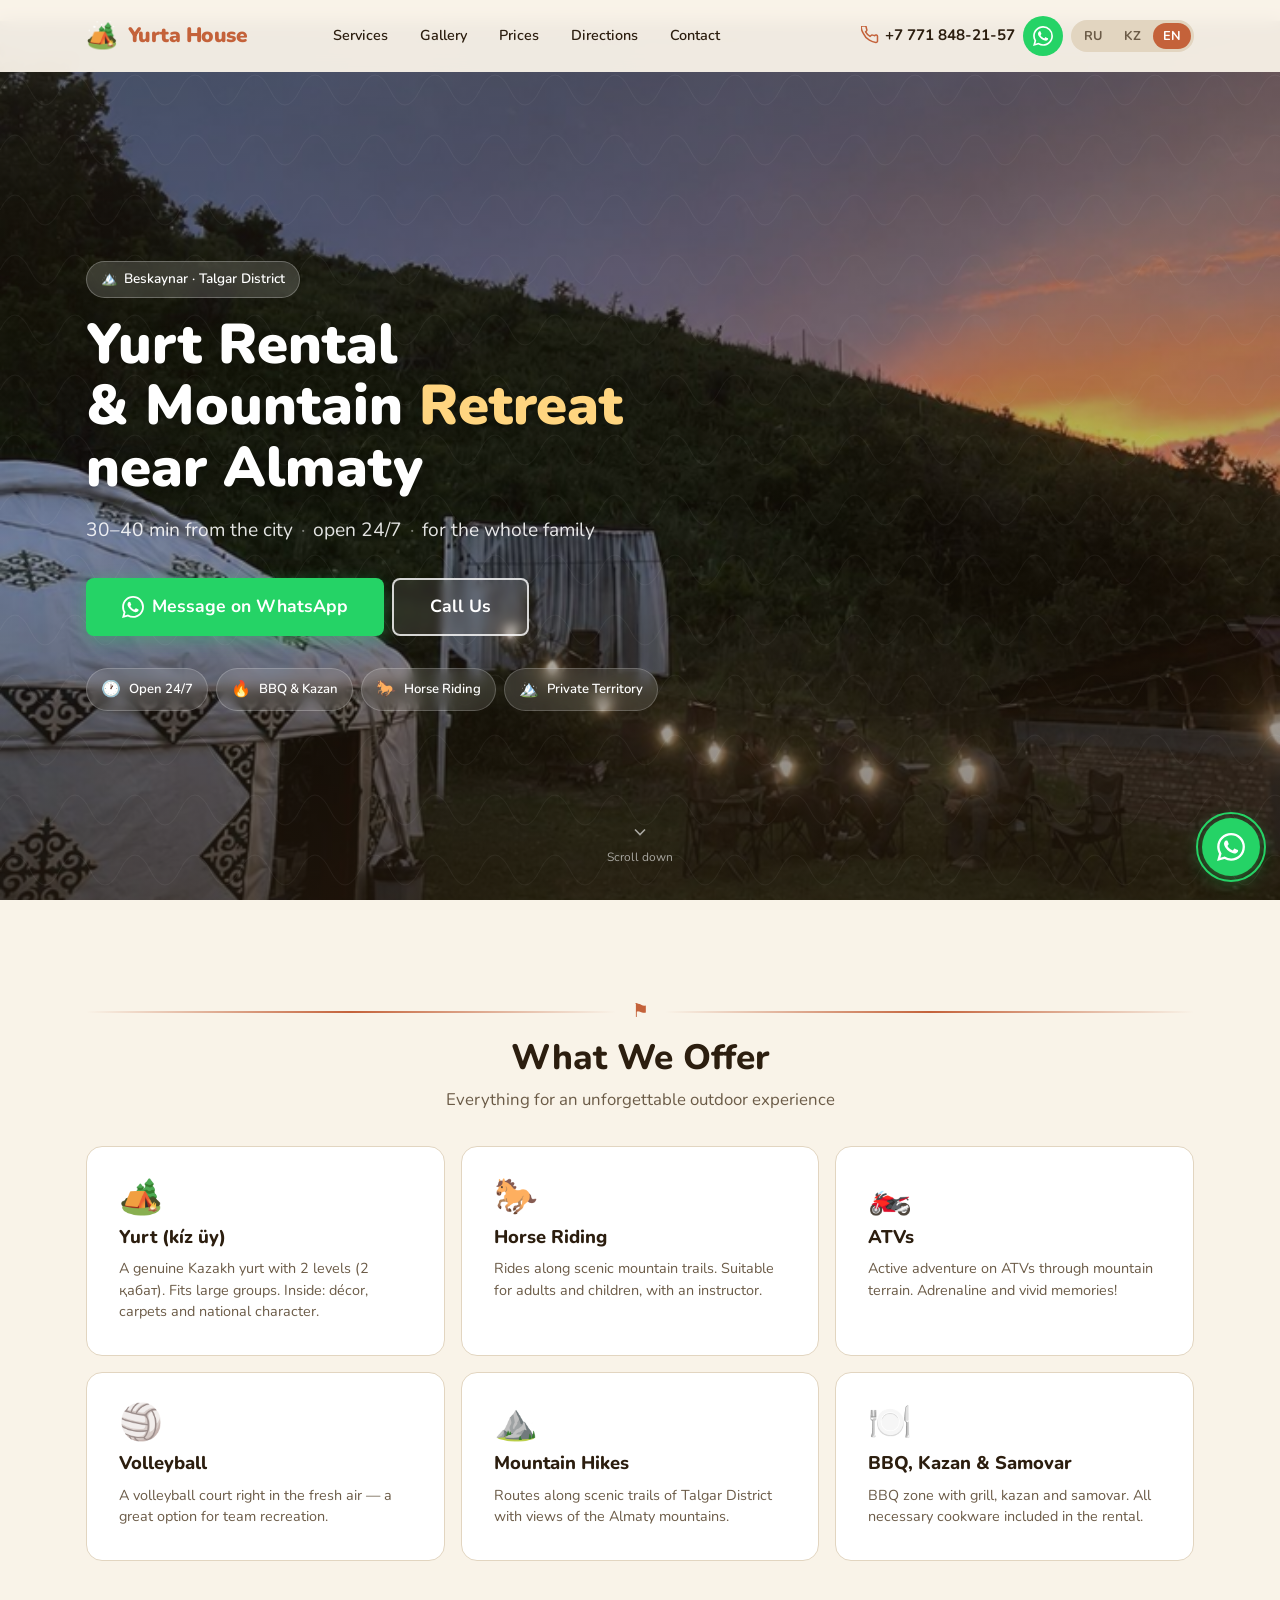
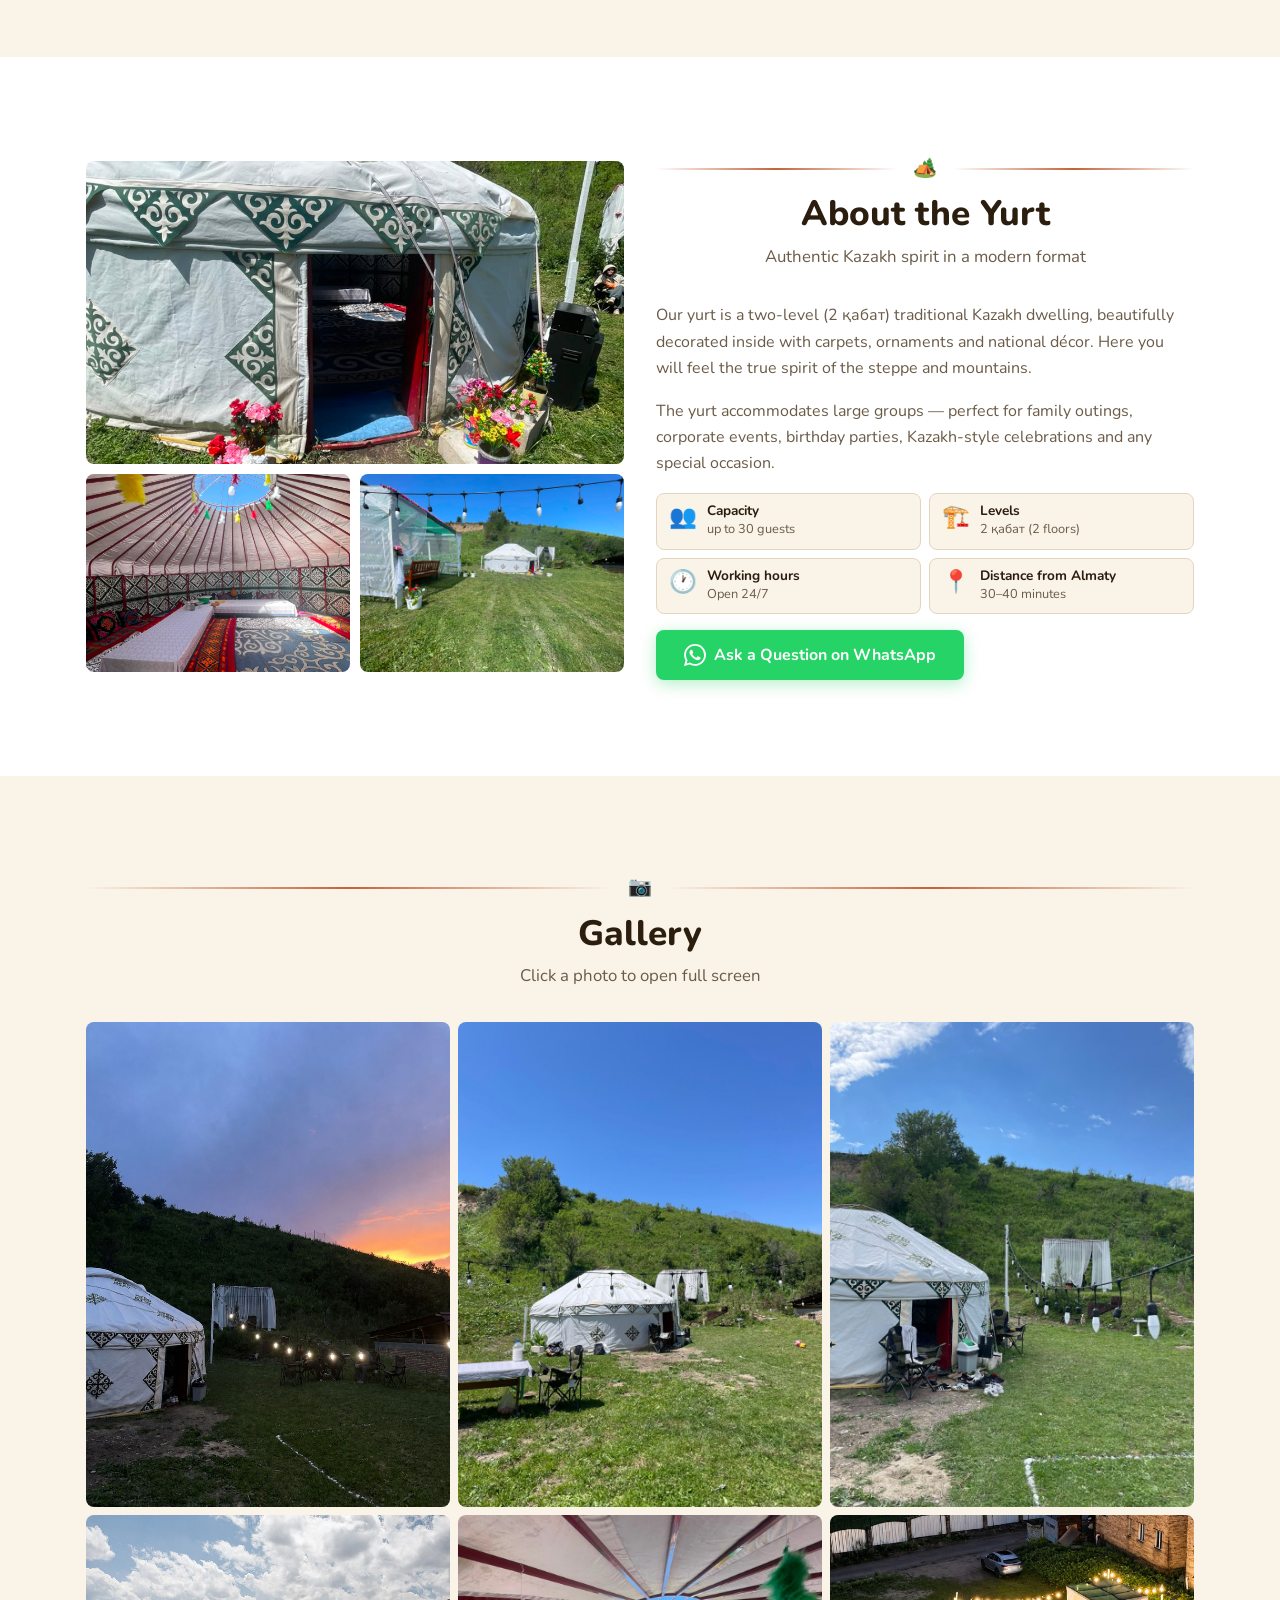
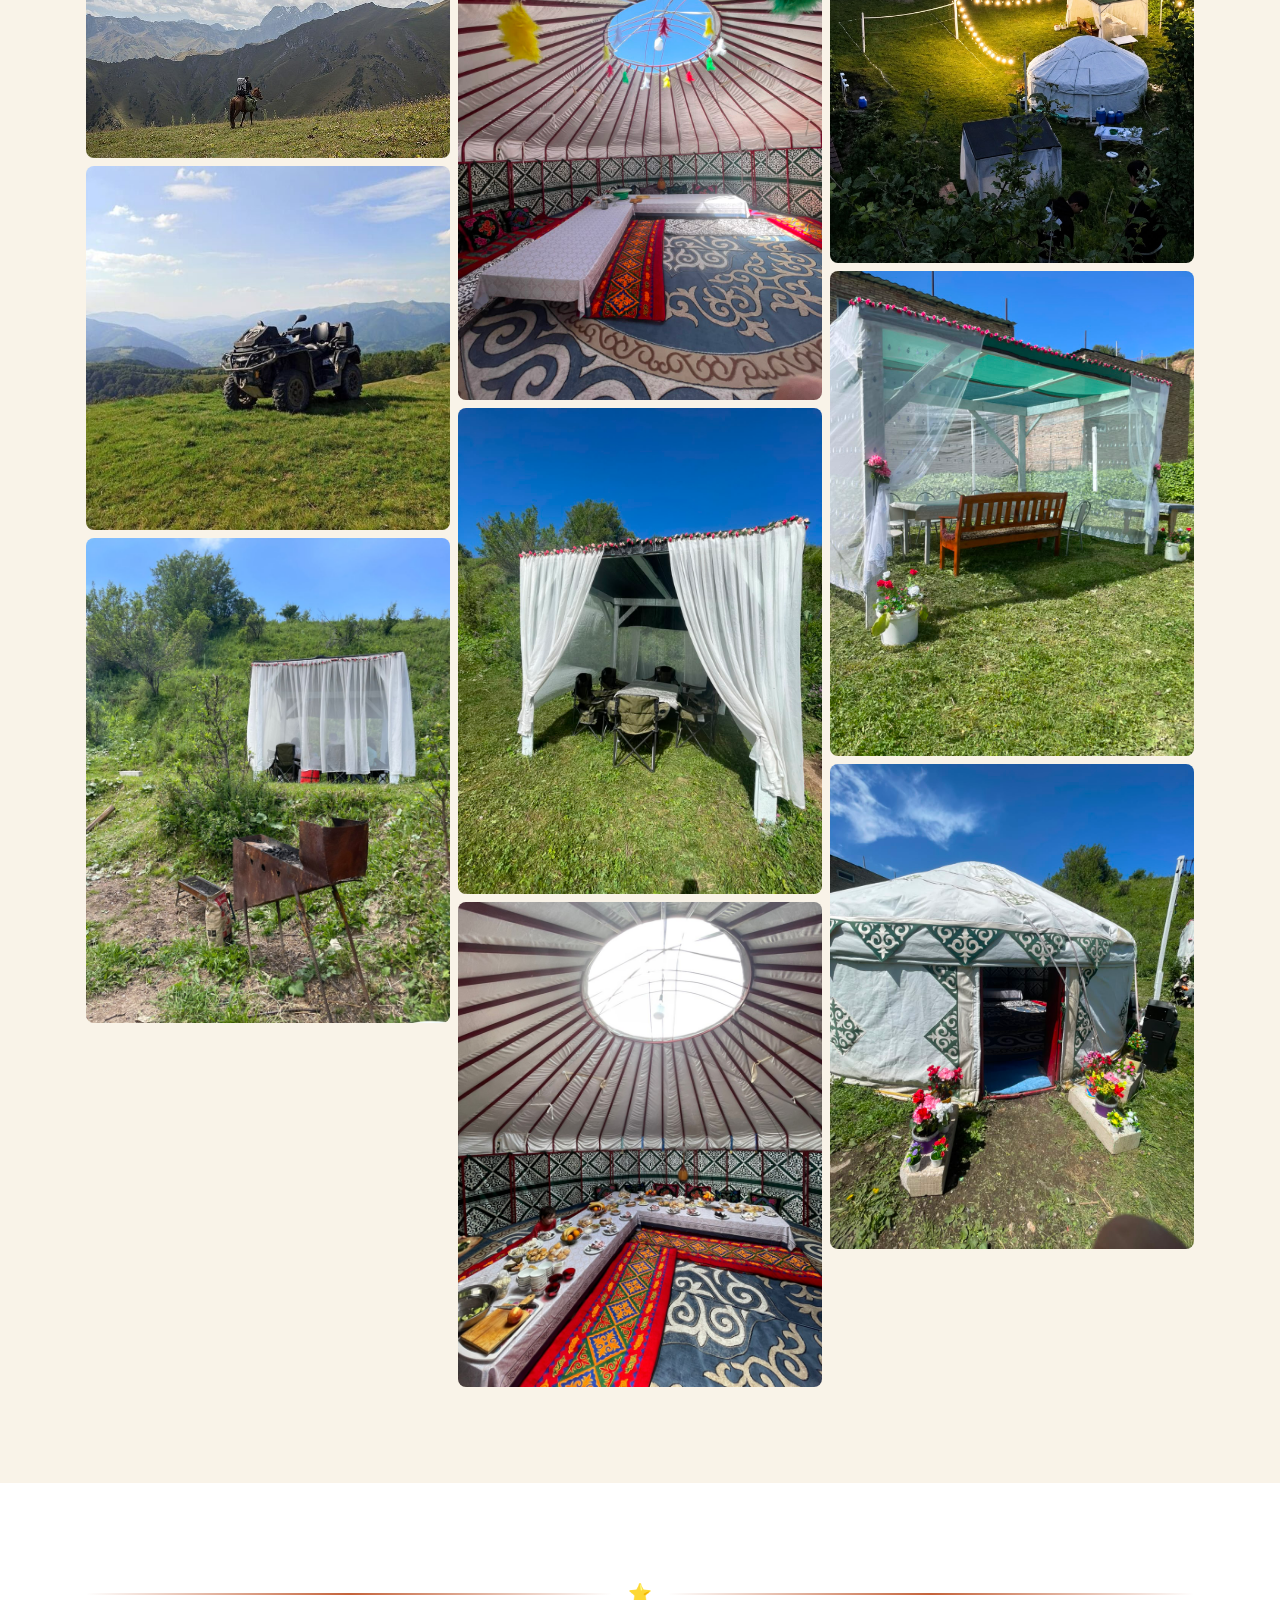
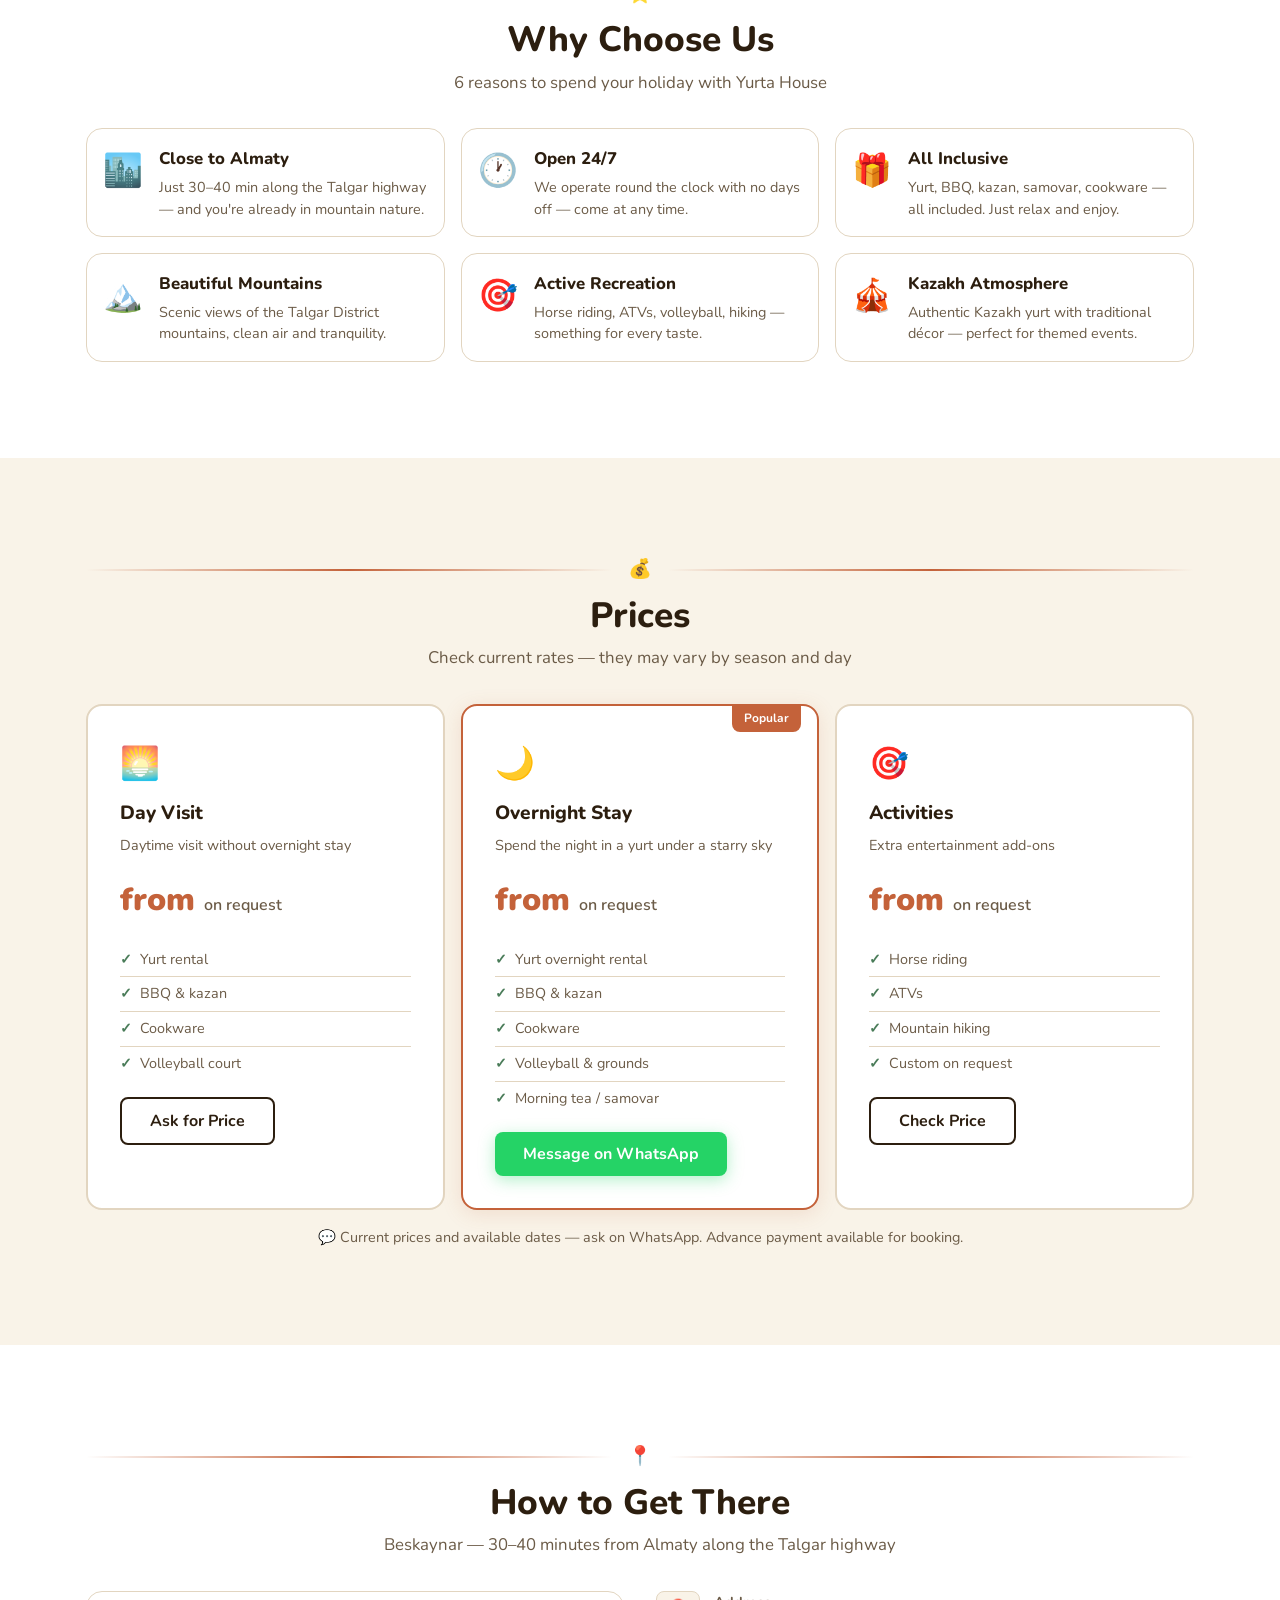
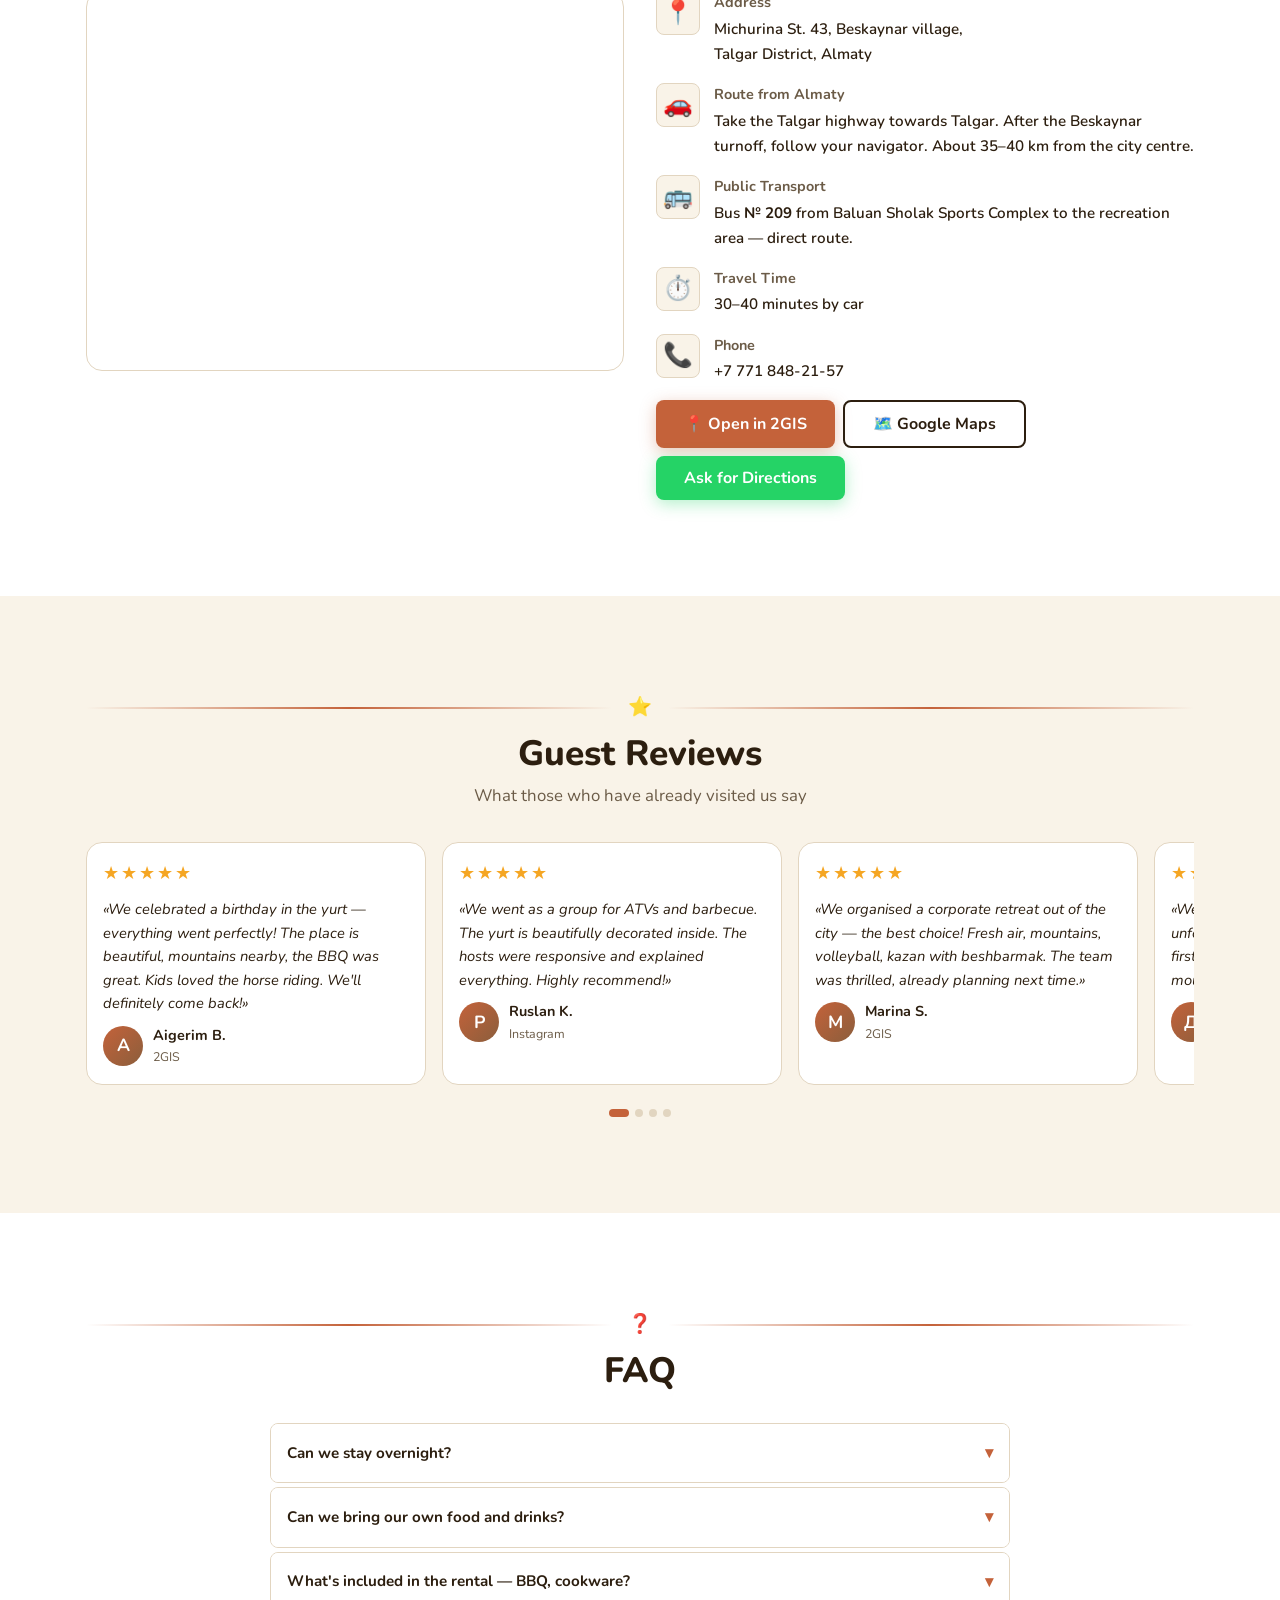
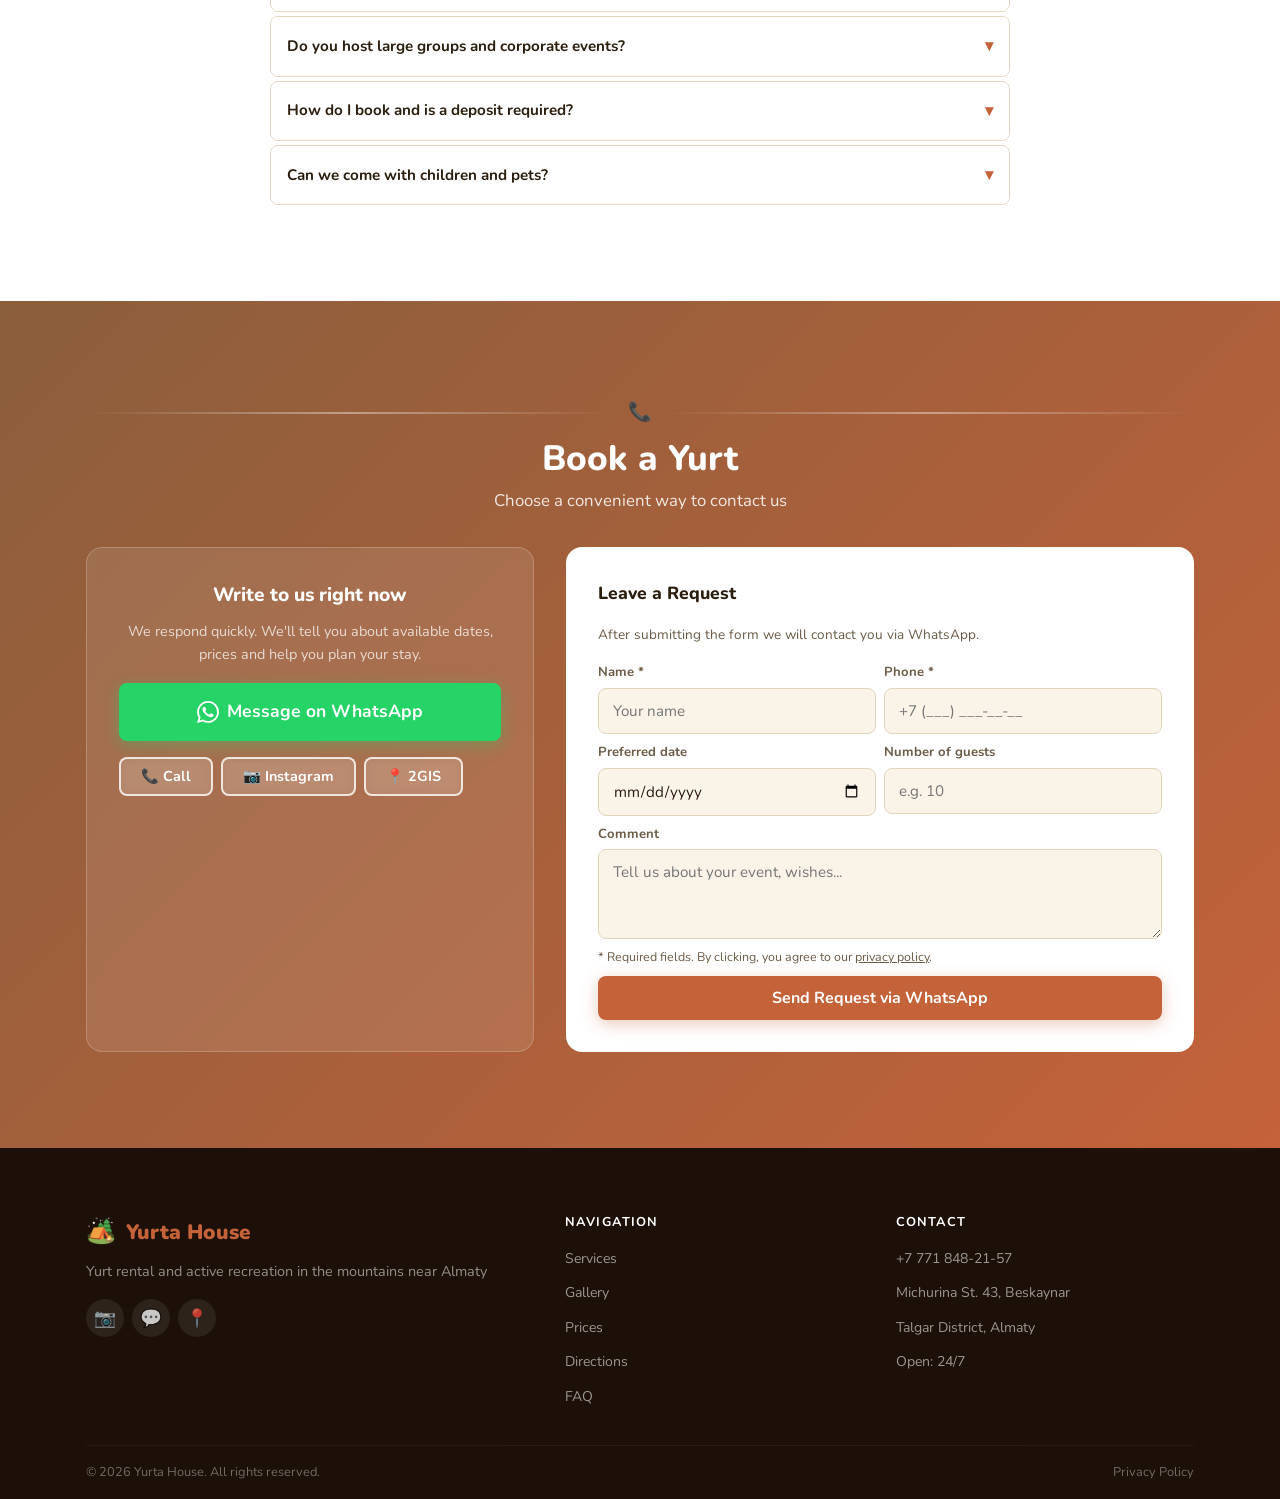
==== commit 9df6ee38: "fix: section header texts: centered" ====
--- a/en/index.html
+++ b/en/index.html
@@ -180,8 +180,8 @@
 <!-- ========== SERVICES ========== -->
 <section class="section" id="services">
   <div class="container">
-    <div class="section__header reveal">
-      <div class="ornament"><div class="ornament__line"></div><span class="ornament__icon">⚑</span><div class="ornament__line"></div></div>
+    <div class="section__header section__header--center reveal">
+      <div class="ornament" style="justify-content:center"><div class="ornament__line"></div><span class="ornament__icon">⚑</span><div class="ornament__line"></div></div>
       <h2 class="section__title">What We Offer</h2>
       <p class="section__subtitle">Everything for an unforgettable outdoor experience</p>
     </div>
@@ -226,8 +226,8 @@
   <div class="container">
     <div class="about__inner">
       <div class="about__text">
-        <div class="section__header reveal">
-          <div class="ornament"><div class="ornament__line"></div><span class="ornament__icon">🏕️</span><div class="ornament__line"></div></div>
+        <div class="section__header section__header--center reveal">
+          <div class="ornament" style="justify-content:center"><div class="ornament__line"></div><span class="ornament__icon">🏕️</span><div class="ornament__line"></div></div>
           <h2 class="section__title">About the Yurt</h2>
           <p class="section__subtitle">Authentic Kazakh spirit in a modern format</p>
         </div>
@@ -460,8 +460,8 @@
 <!-- ========== LOCATION ========== -->
 <section class="section section--alt" id="location">
   <div class="container">
-    <div class="section__header reveal">
-      <div class="ornament"><div class="ornament__line"></div><span class="ornament__icon">📍</span><div class="ornament__line"></div></div>
+    <div class="section__header section__header--center reveal">
+      <div class="ornament" style="justify-content:center"><div class="ornament__line"></div><span class="ornament__icon">📍</span><div class="ornament__line"></div></div>
       <h2 class="section__title">How to Get There</h2>
       <p class="section__subtitle">Beskaynar — 30–40 minutes from Almaty along the Talgar highway</p>
     </div>
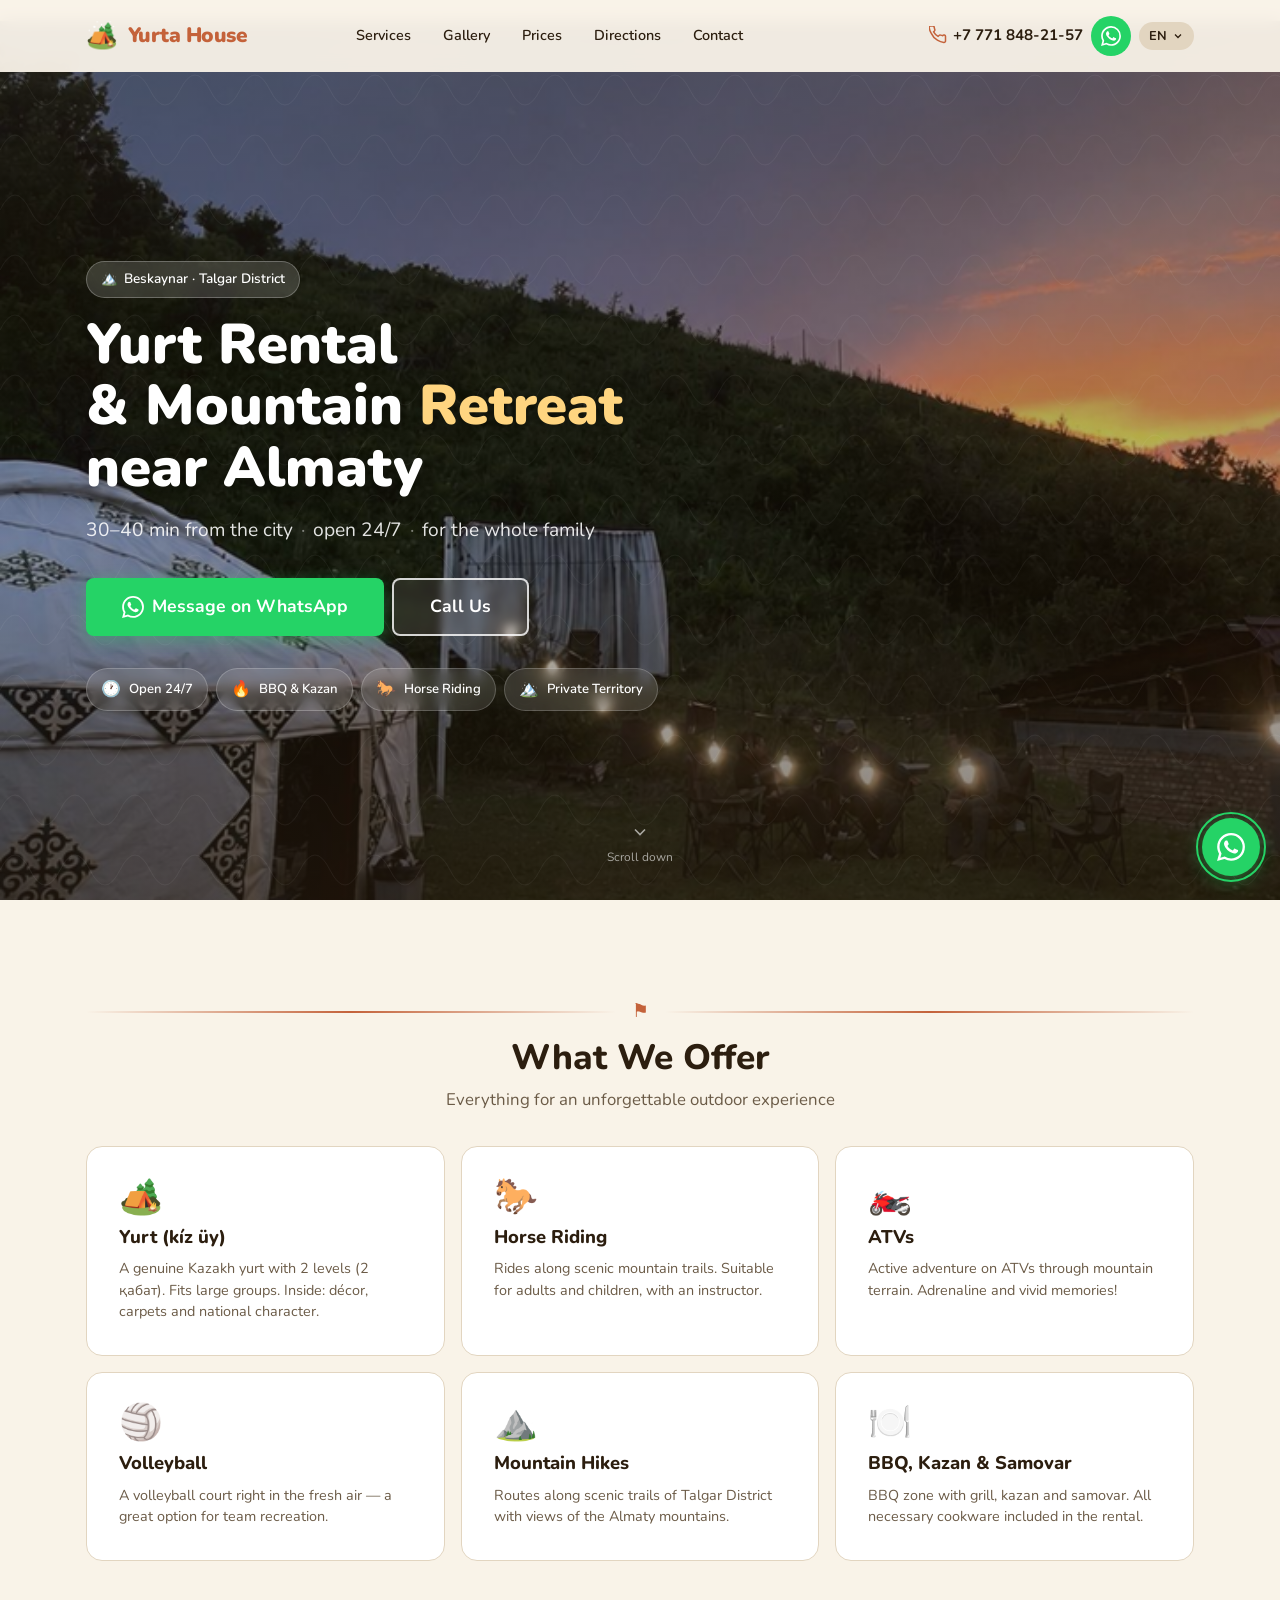
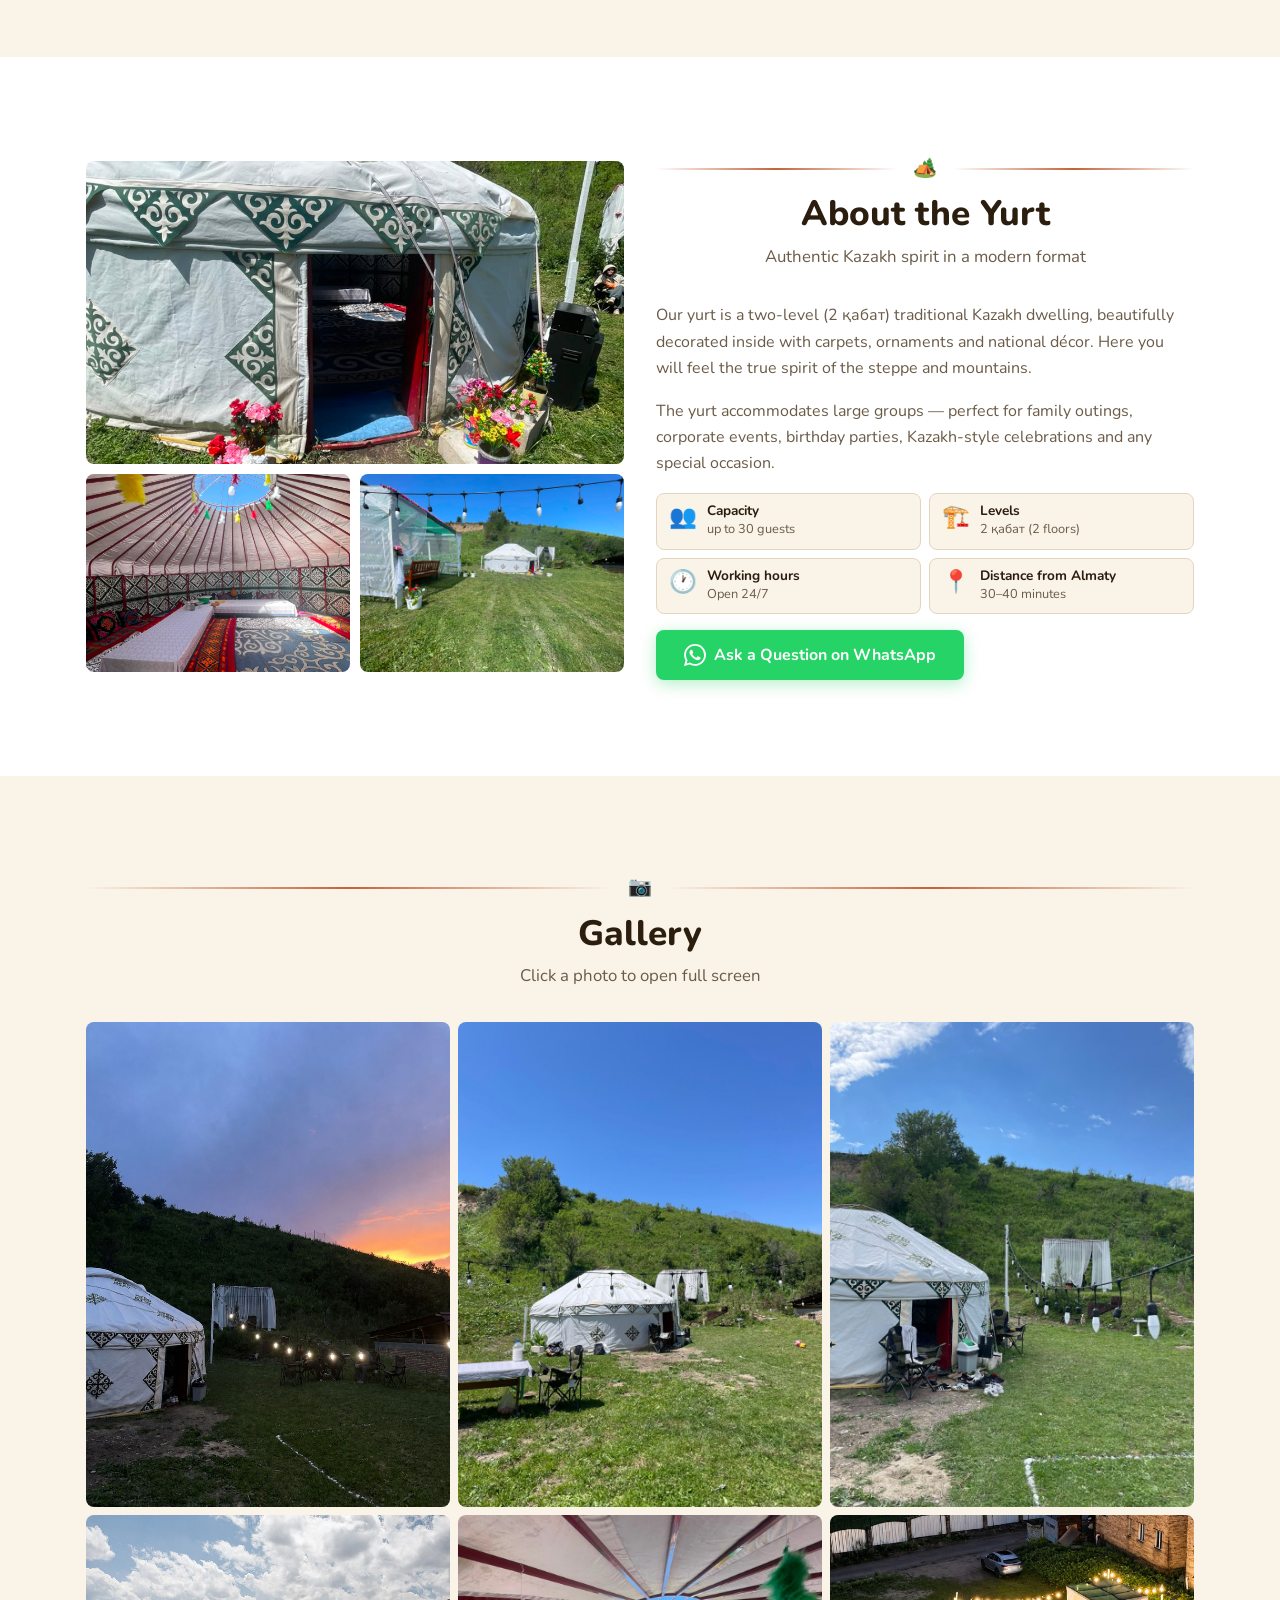
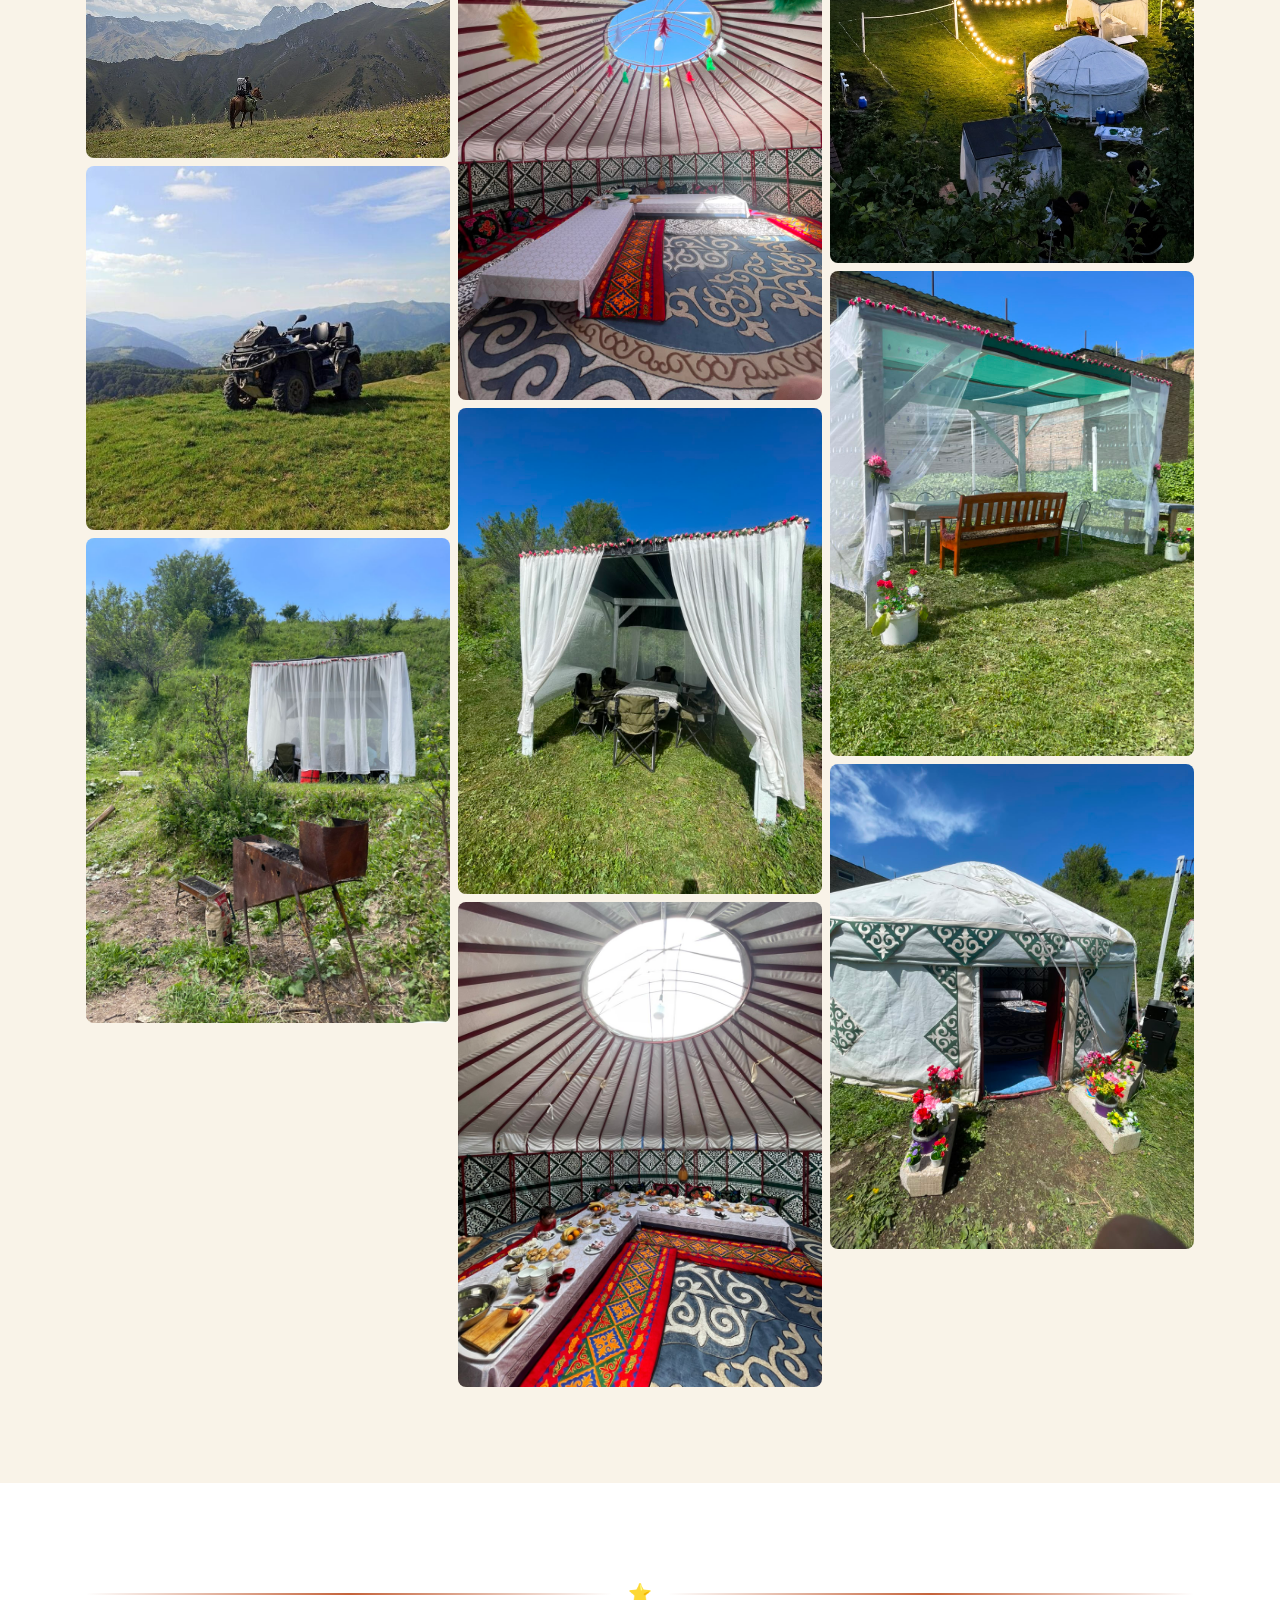
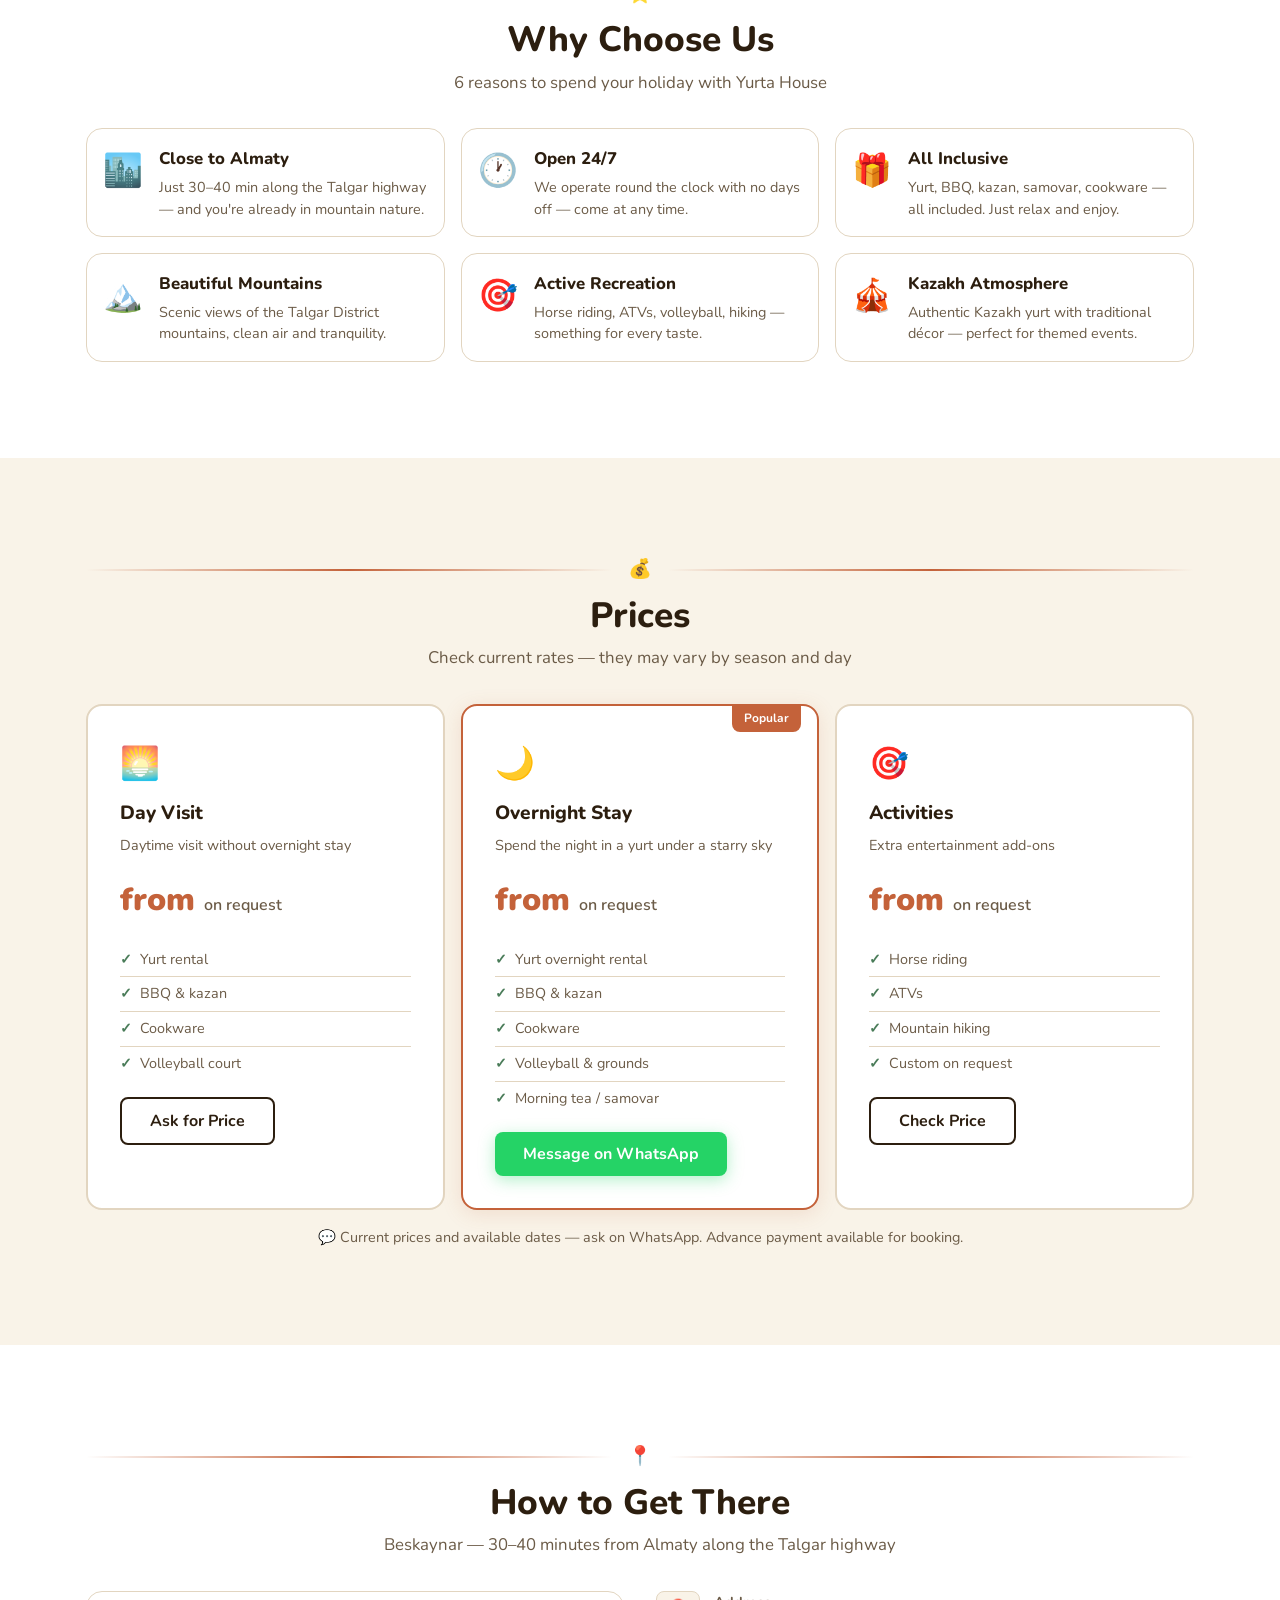
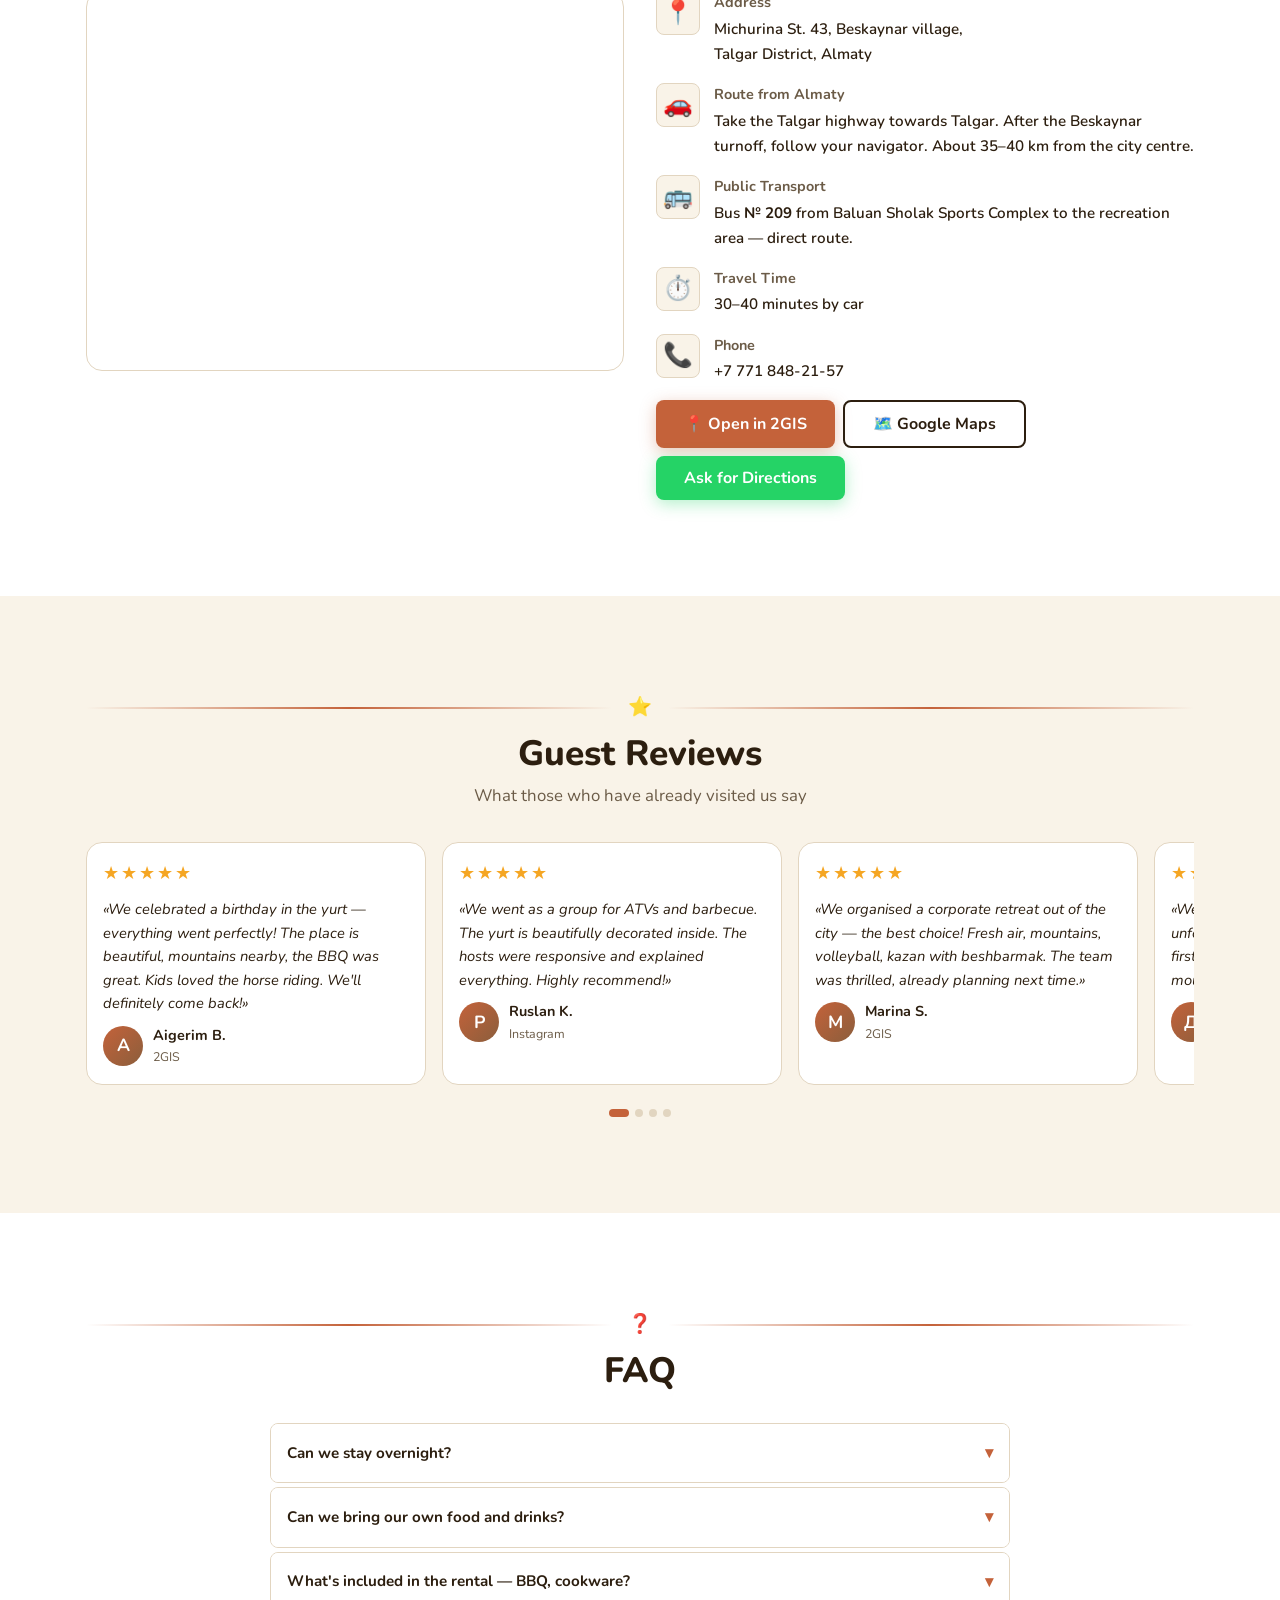
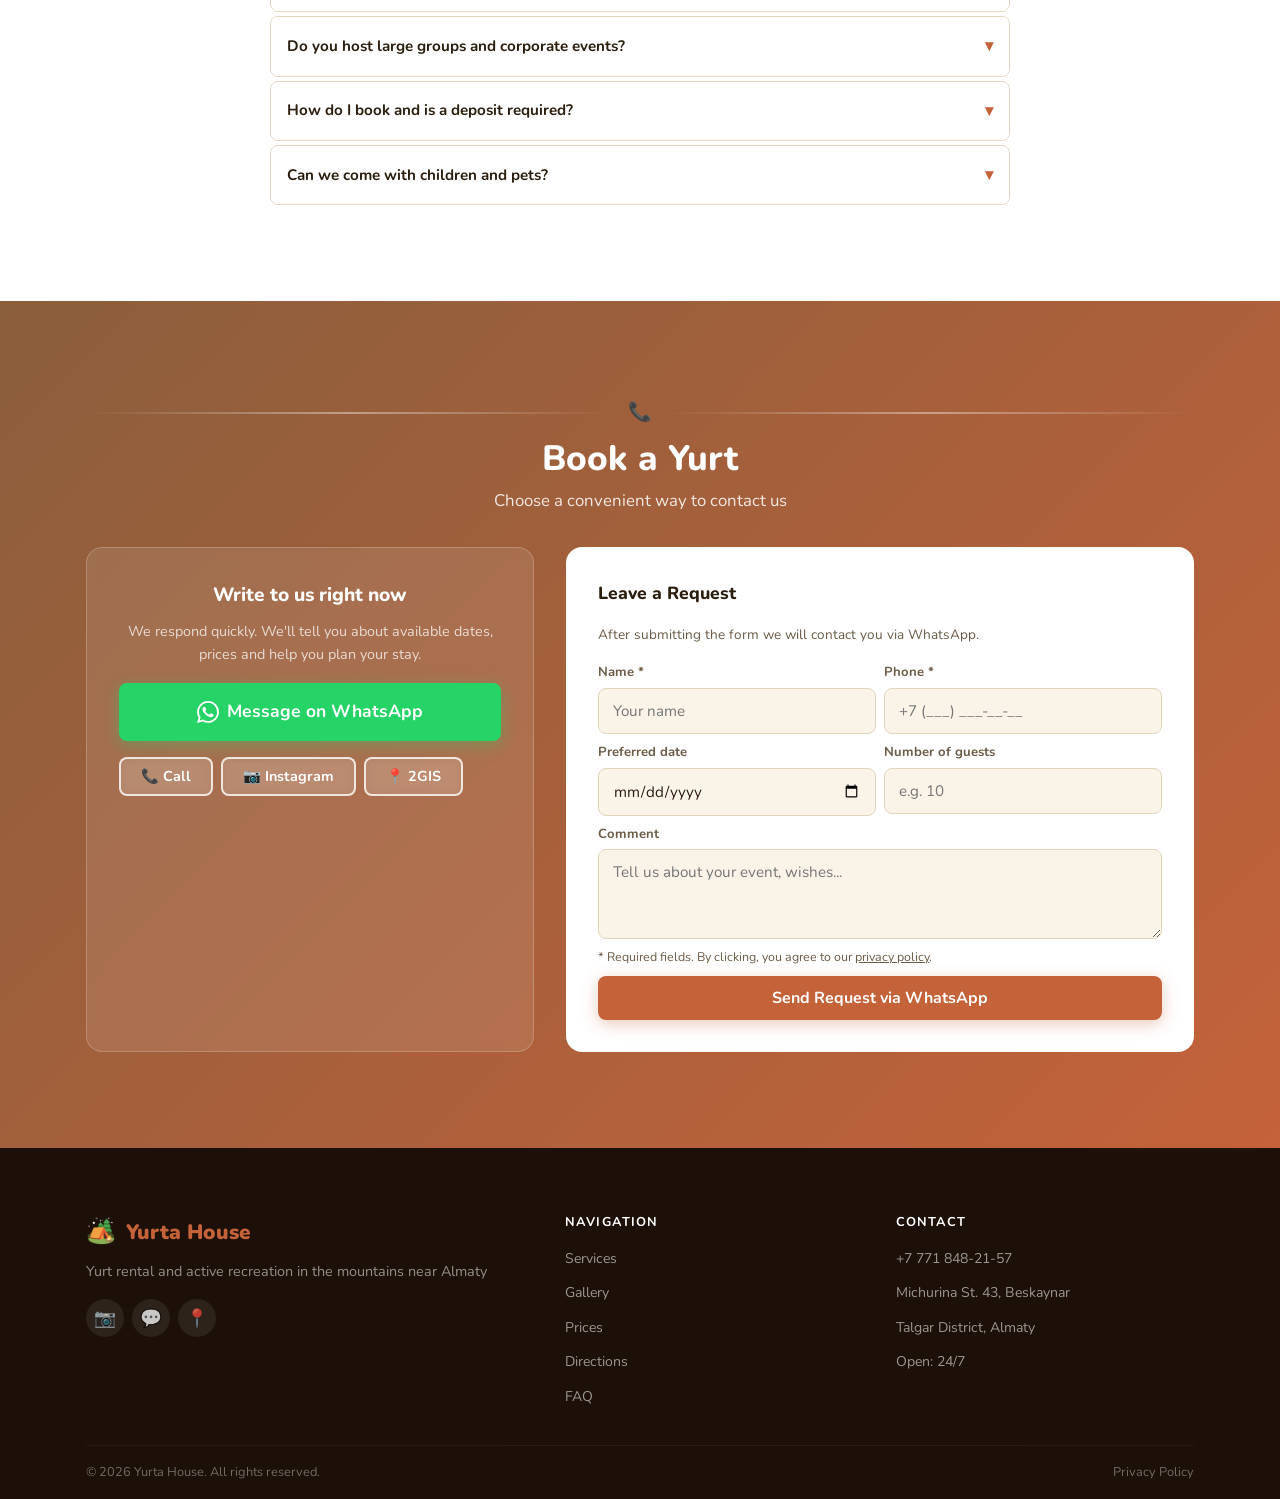
==== commit 64a7ee5c: "feat: language selection dropdown" ====
--- a/en/index.html
+++ b/en/index.html
@@ -96,10 +96,16 @@
           <svg viewBox="0 0 24 24" fill="currentColor"><path d="M17.472 14.382c-.297-.149-1.758-.867-2.03-.967-.273-.099-.471-.148-.67.15-.197.297-.767.966-.94 1.164-.173.199-.347.223-.644.075-.297-.15-1.255-.463-2.39-1.475-.883-.788-1.48-1.761-1.653-2.059-.173-.297-.018-.458.13-.606.134-.133.298-.347.446-.52.149-.174.198-.298.298-.497.099-.198.05-.371-.025-.52-.075-.149-.669-1.612-.916-2.207-.242-.579-.487-.5-.669-.51a12.8 12.8 0 00-.57-.01c-.198 0-.52.074-.792.372-.272.297-1.04 1.016-1.04 2.479 0 1.462 1.065 2.875 1.213 3.074.149.198 2.096 3.2 5.077 4.487.709.306 1.262.489 1.694.625.712.227 1.36.195 1.871.118.571-.085 1.758-.719 2.006-1.413.248-.694.248-1.289.173-1.413-.074-.124-.272-.198-.57-.347m-5.421 7.403h-.004a9.87 9.87 0 01-5.031-1.378l-.361-.214-3.741.982.998-3.648-.235-.374a9.86 9.86 0 01-1.51-5.26c.001-5.45 4.436-9.884 9.888-9.884 2.64 0 5.122 1.03 6.988 2.898a9.825 9.825 0 012.893 6.994c-.003 5.45-4.437 9.884-9.885 9.884m8.413-18.297A11.815 11.815 0 0012.05 0C5.495 0 .16 5.335.157 11.892c0 2.096.547 4.142 1.588 5.945L.057 24l6.305-1.654a11.882 11.882 0 005.683 1.448h.005c6.554 0 11.89-5.335 11.893-11.893a11.821 11.821 0 00-3.48-8.413z"/></svg>
         </a>
 
-        <div class="lang-switcher" role="group" aria-label="Site language">
-          <button class="lang-switcher__btn" data-lang="ru">RU</button>
-          <button class="lang-switcher__btn" data-lang="kz">KZ</button>
-          <button class="lang-switcher__btn" data-lang="en">EN</button>
+        <div class="lang-switcher" aria-label="Site language">
+          <button class="lang-switcher__toggle" aria-haspopup="listbox" aria-expanded="false">
+            <span class="lang-switcher__current"></span>
+            <svg class="lang-switcher__chevron" viewBox="0 0 24 24" fill="none" stroke="currentColor" stroke-width="2.5" width="12" height="12" aria-hidden="true"><path d="M6 9l6 6 6-6"/></svg>
+          </button>
+          <ul class="lang-switcher__menu" role="listbox">
+            <li><button class="lang-switcher__option" data-lang="ru" role="option">RU</button></li>
+            <li><button class="lang-switcher__option" data-lang="kz" role="option">KZ</button></li>
+            <li><button class="lang-switcher__option" data-lang="en" role="option">EN</button></li>
+          </ul>
         </div>
 
         <button class="burger" aria-label="Open menu" aria-expanded="false">
--- a/css/style.css
+++ b/css/style.css
@@ -231,27 +231,58 @@
 .header__wa-icon svg { width: 20px; height: 20px; }
 
 .lang-switcher {
-  display: flex;
-  align-items: center;
+  position: relative;
+  flex-shrink: 0;
+}
+.lang-switcher__toggle {
+  display: flex;
+  align-items: center;
+  gap: 5px;
+  padding: 5px 10px;
+  border-radius: 20px;
+  font-size: 0.8rem;
+  font-weight: 700;
+  color: var(--clr-text);
   background: var(--clr-border);
-  border-radius: 20px;
-  padding: 3px;
-  gap: 2px;
+  transition: background var(--transition), color var(--transition);
+  cursor: pointer;
+}
+.lang-switcher__toggle:hover { color: var(--clr-terra); }
+.lang-switcher__chevron {
+  transition: transform 0.2s ease;
   flex-shrink: 0;
 }
-.lang-switcher__btn {
-  padding: 4px 10px;
-  border-radius: 16px;
+.lang-switcher.open .lang-switcher__chevron { transform: rotate(180deg); }
+.lang-switcher__menu {
+  display: none;
+  position: absolute;
+  top: calc(100% + 6px);
+  right: 0;
+  background: var(--clr-bg);
+  border: 1px solid var(--clr-border);
+  border-radius: var(--radius-sm);
+  box-shadow: 0 4px 16px rgba(0,0,0,0.12);
+  overflow: hidden;
+  z-index: 200;
+  min-width: 100%;
+  list-style: none;
+}
+.lang-switcher.open .lang-switcher__menu { display: block; }
+.lang-switcher__option {
+  display: block;
+  width: 100%;
+  padding: 7px 14px;
   font-size: 0.8rem;
   font-weight: 700;
   color: var(--clr-text-muted);
+  text-align: center;
+  cursor: pointer;
   transition: background var(--transition), color var(--transition);
 }
-.lang-switcher__btn.active {
-  background: var(--clr-terra);
-  color: #fff;
-}
-.lang-switcher__btn:hover:not(.active) { color: var(--clr-terra); }
+.lang-switcher__option:hover {
+  background: var(--clr-border);
+  color: var(--clr-terra);
+}
 
 .burger {
   display: flex;
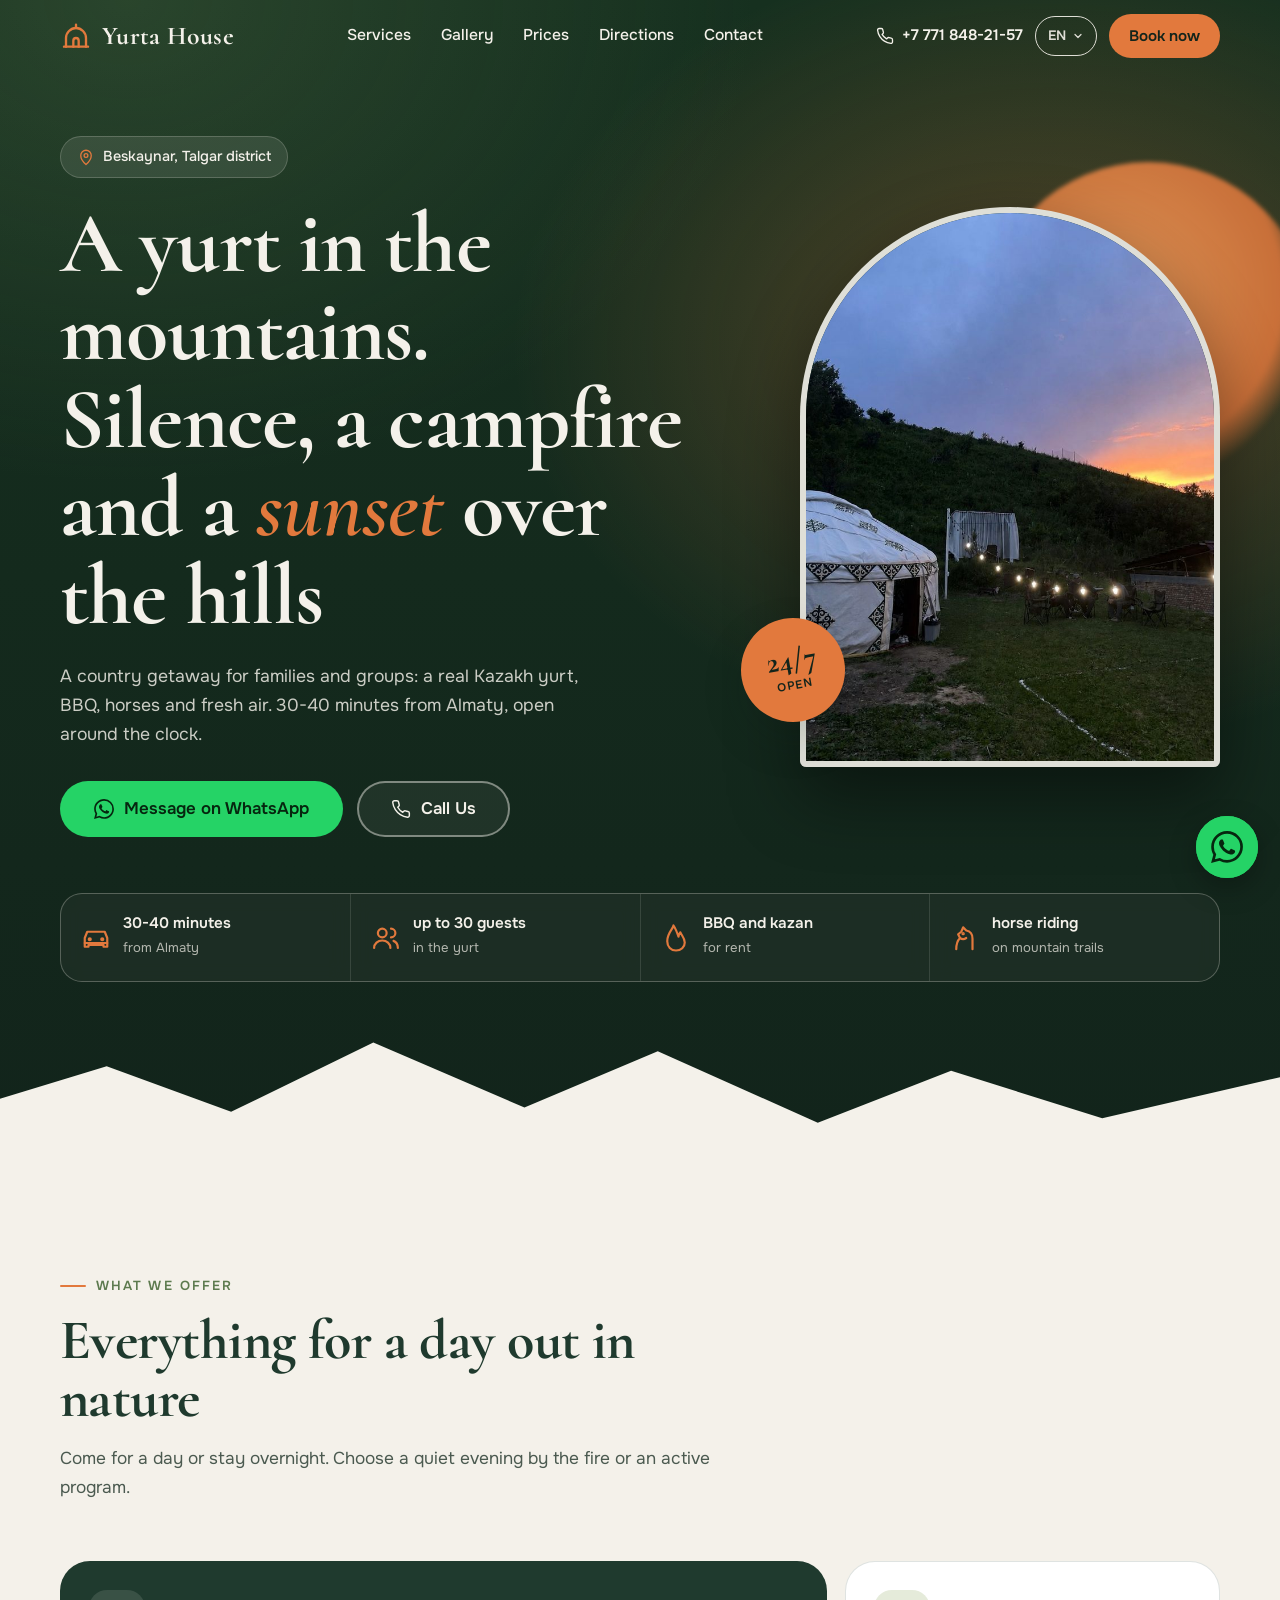
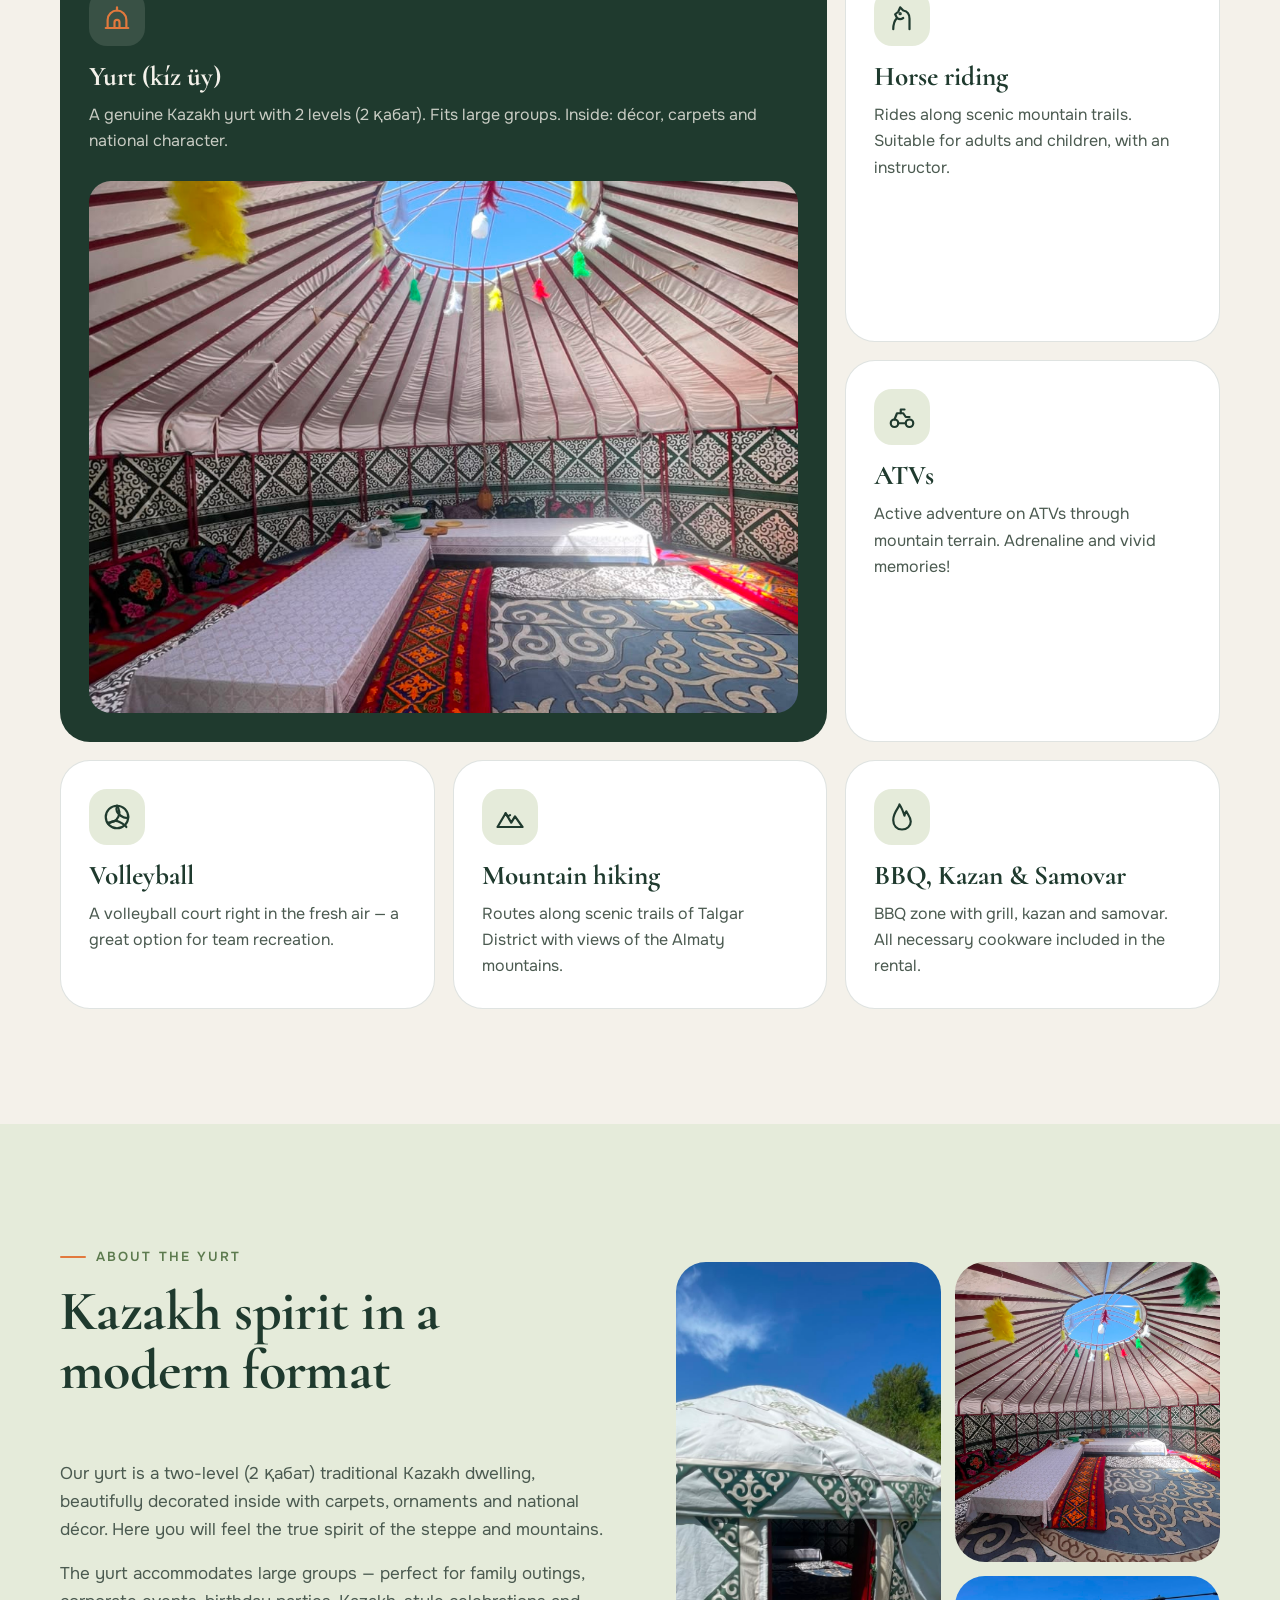
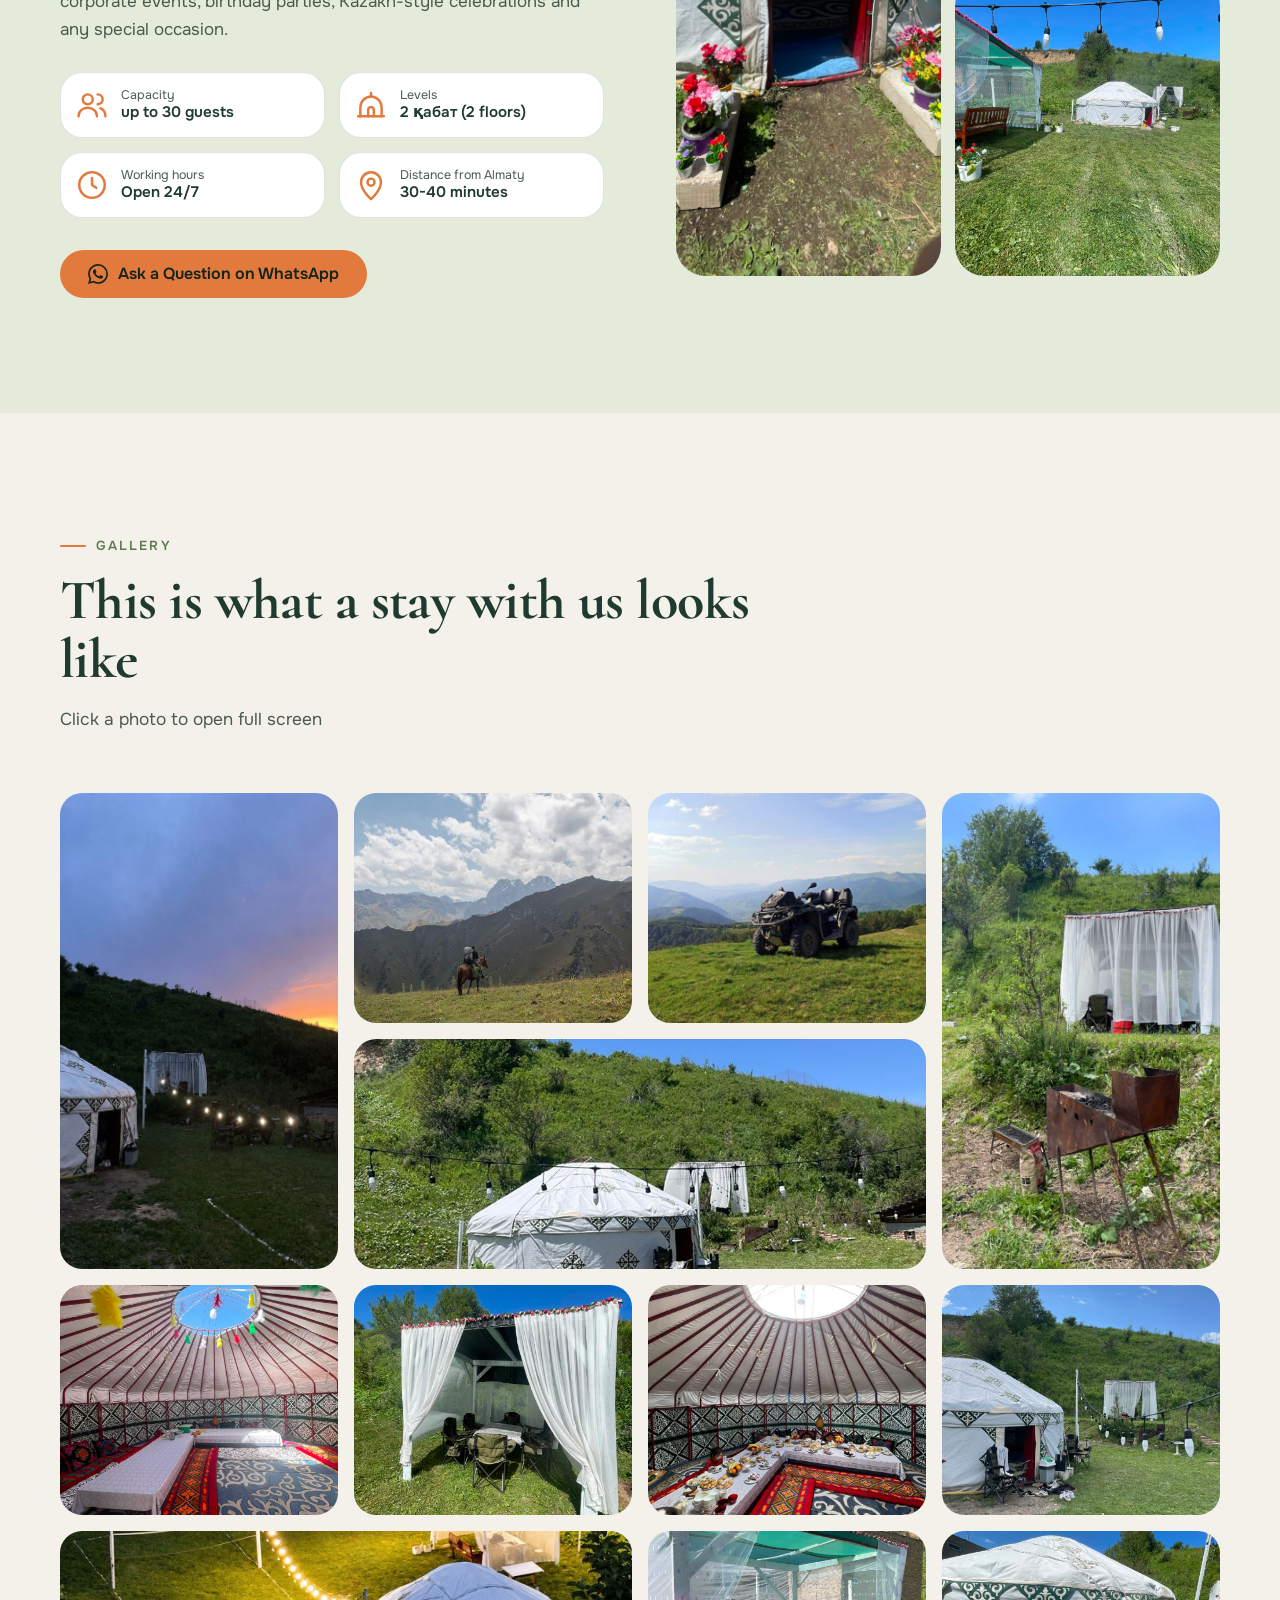
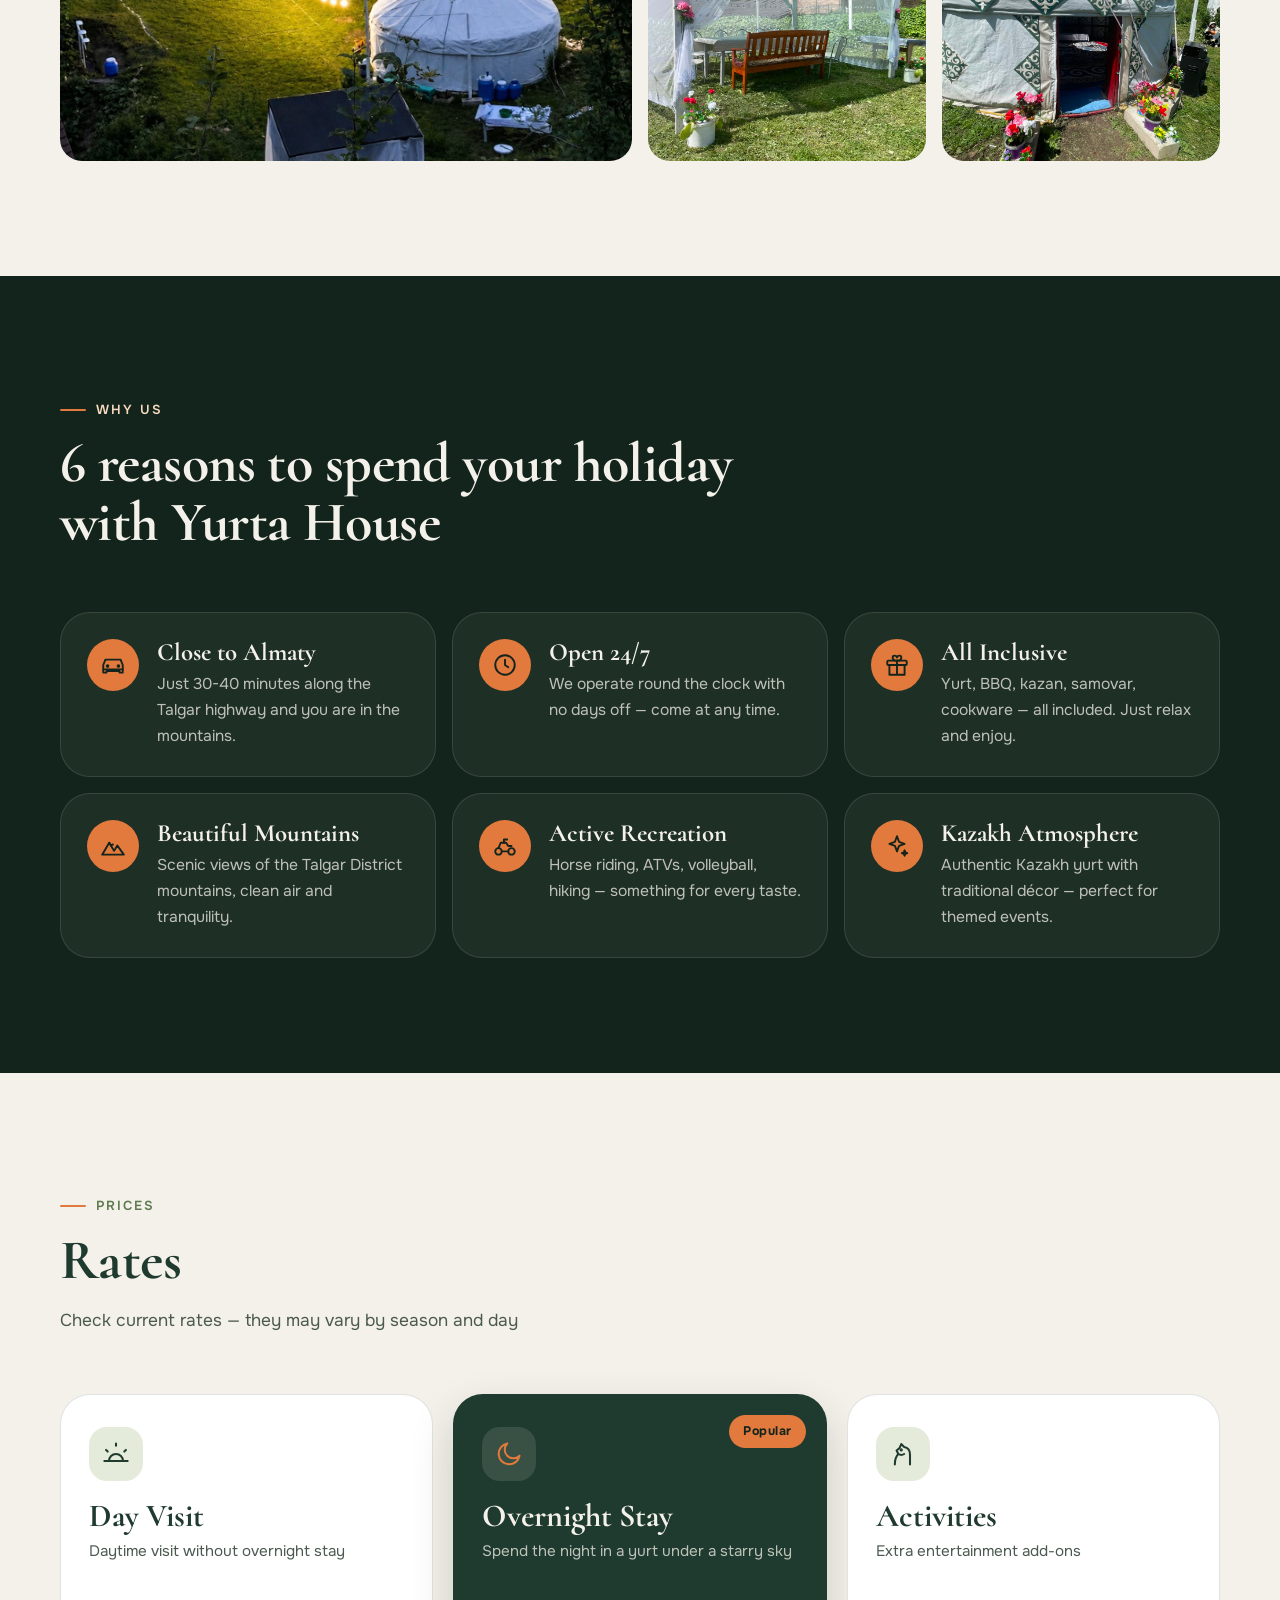
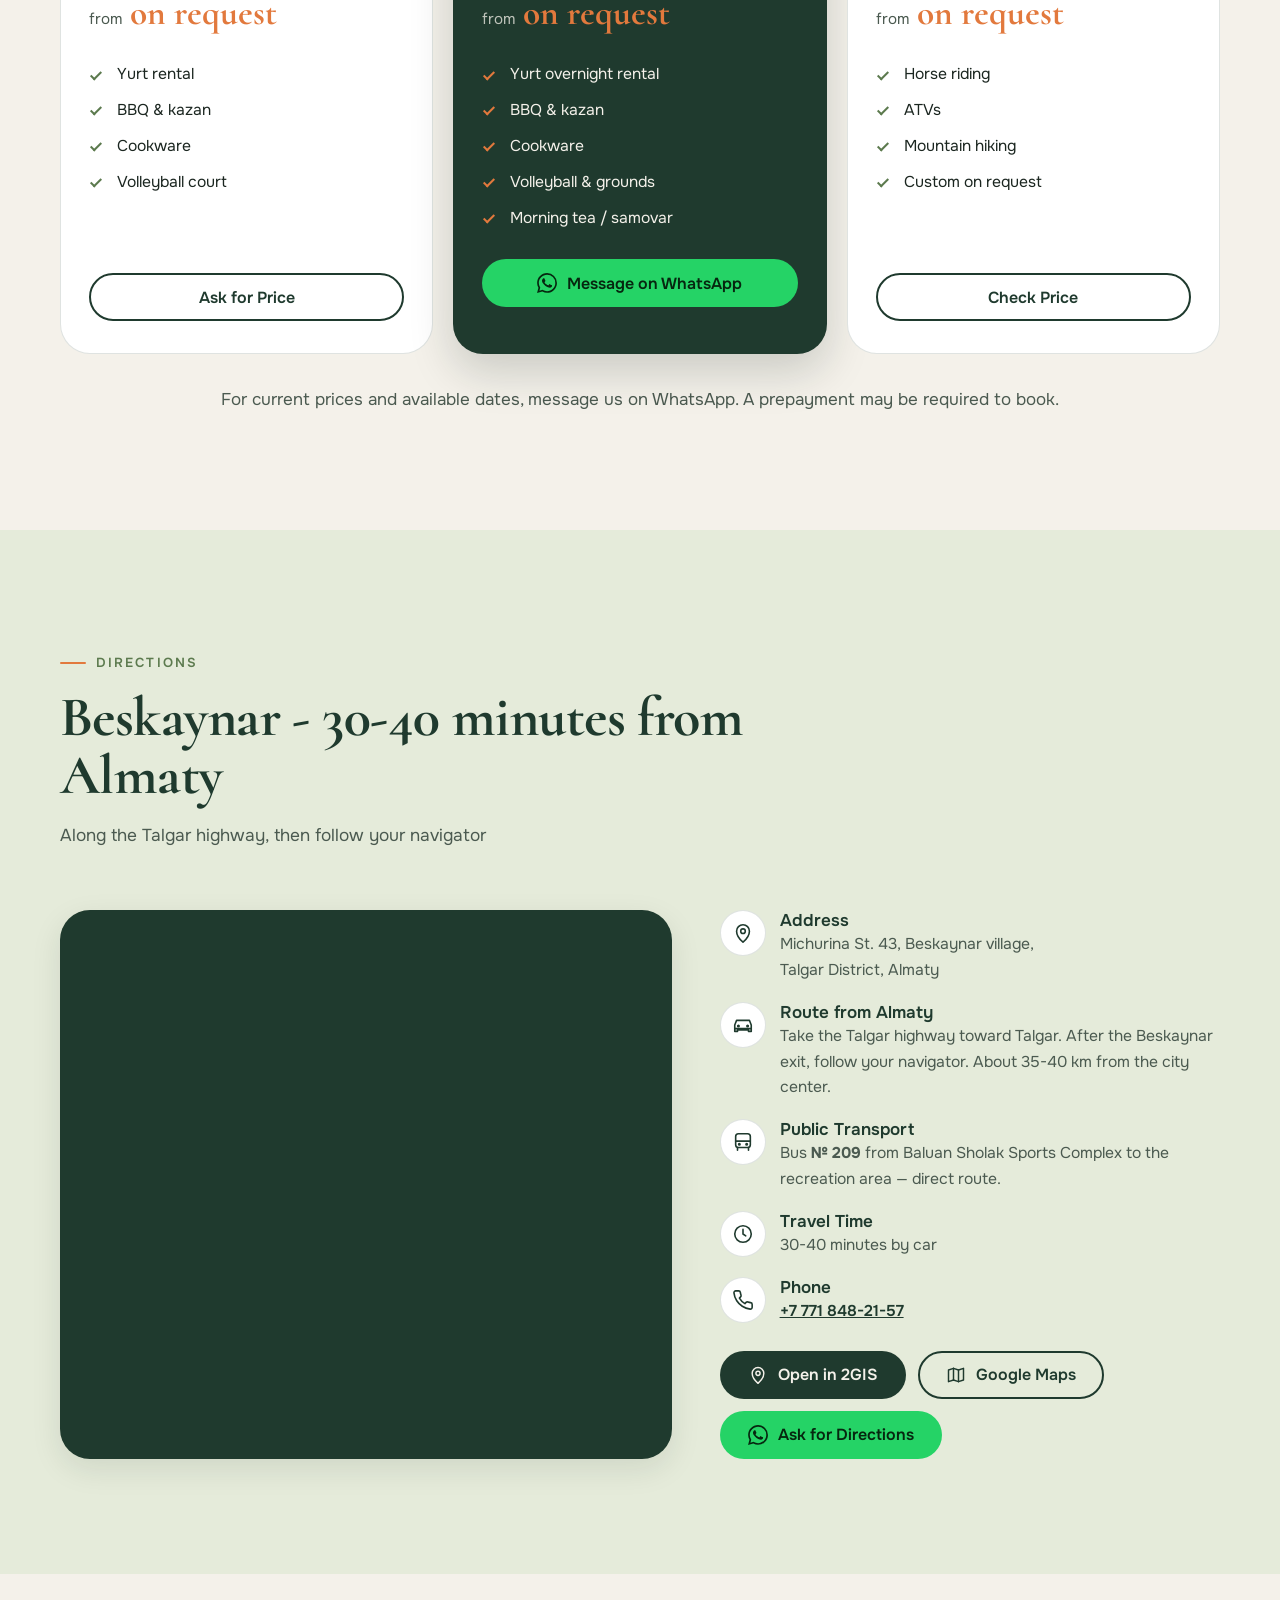
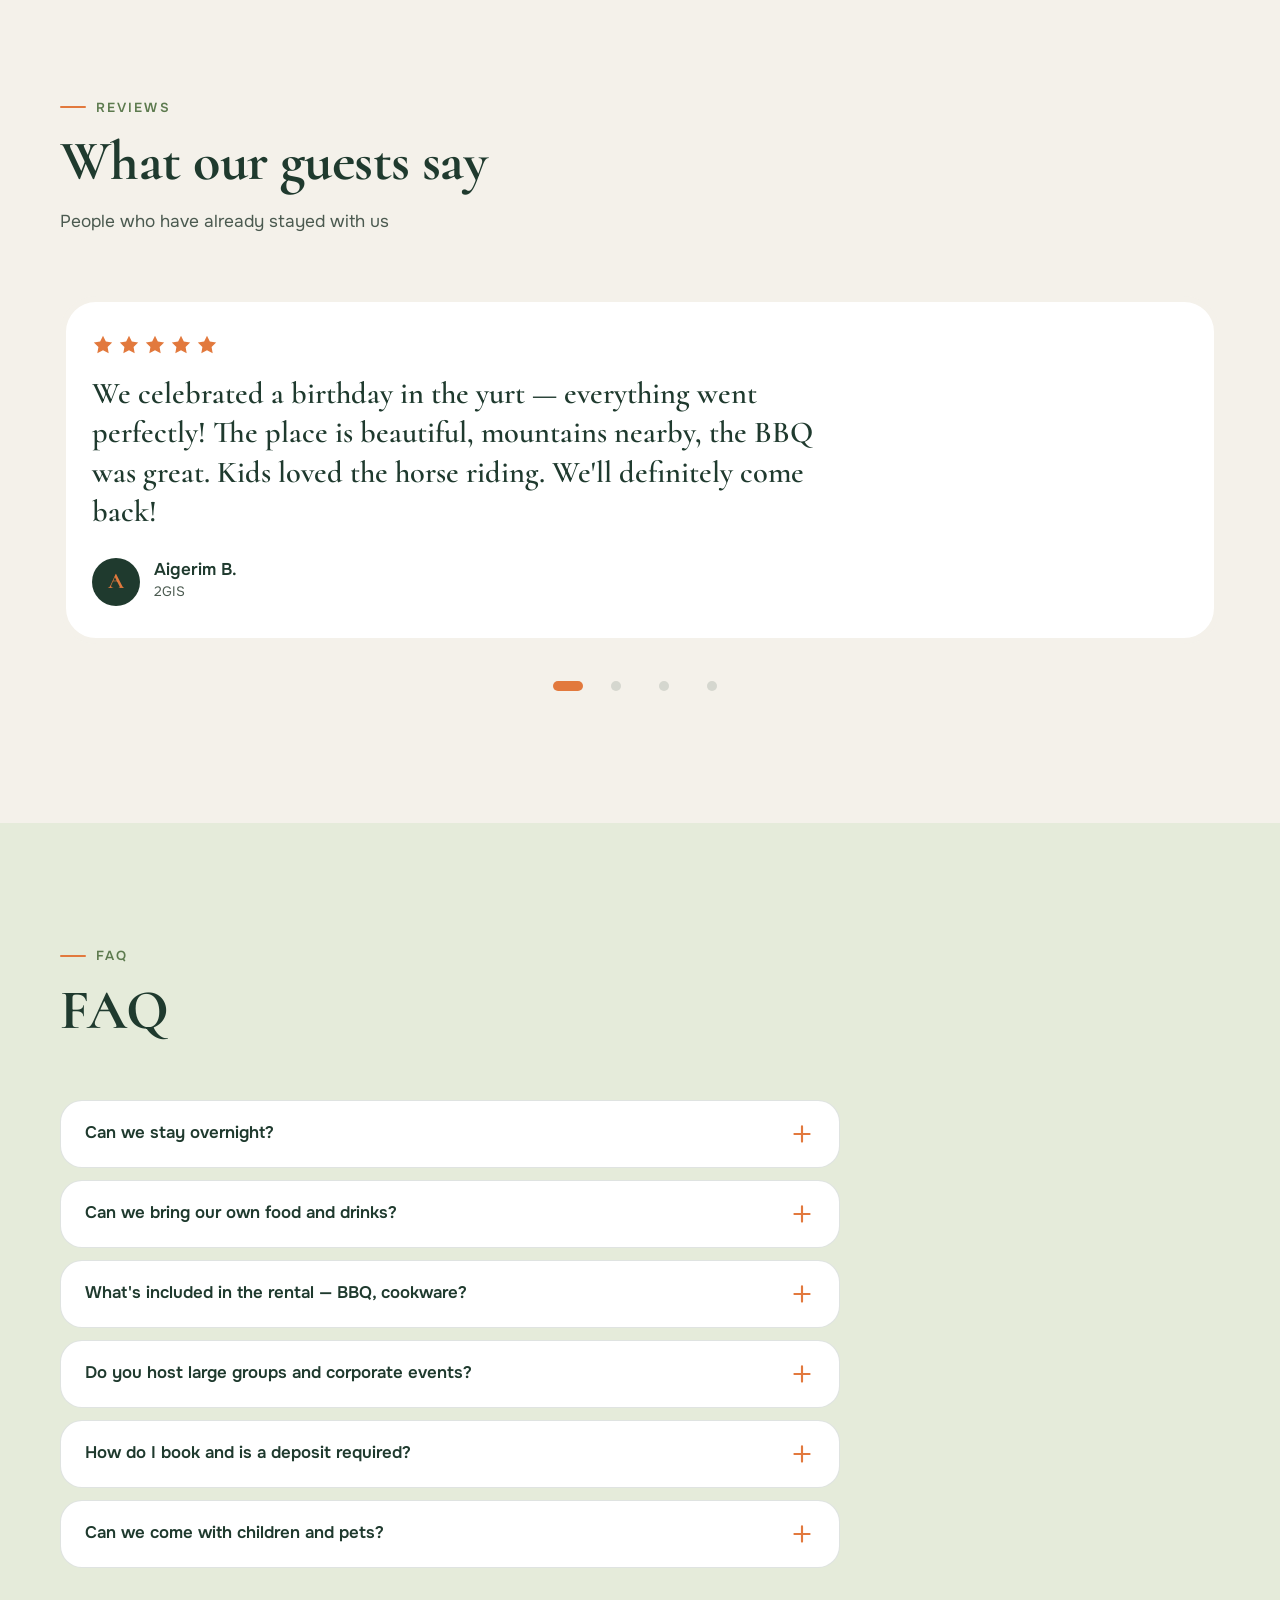
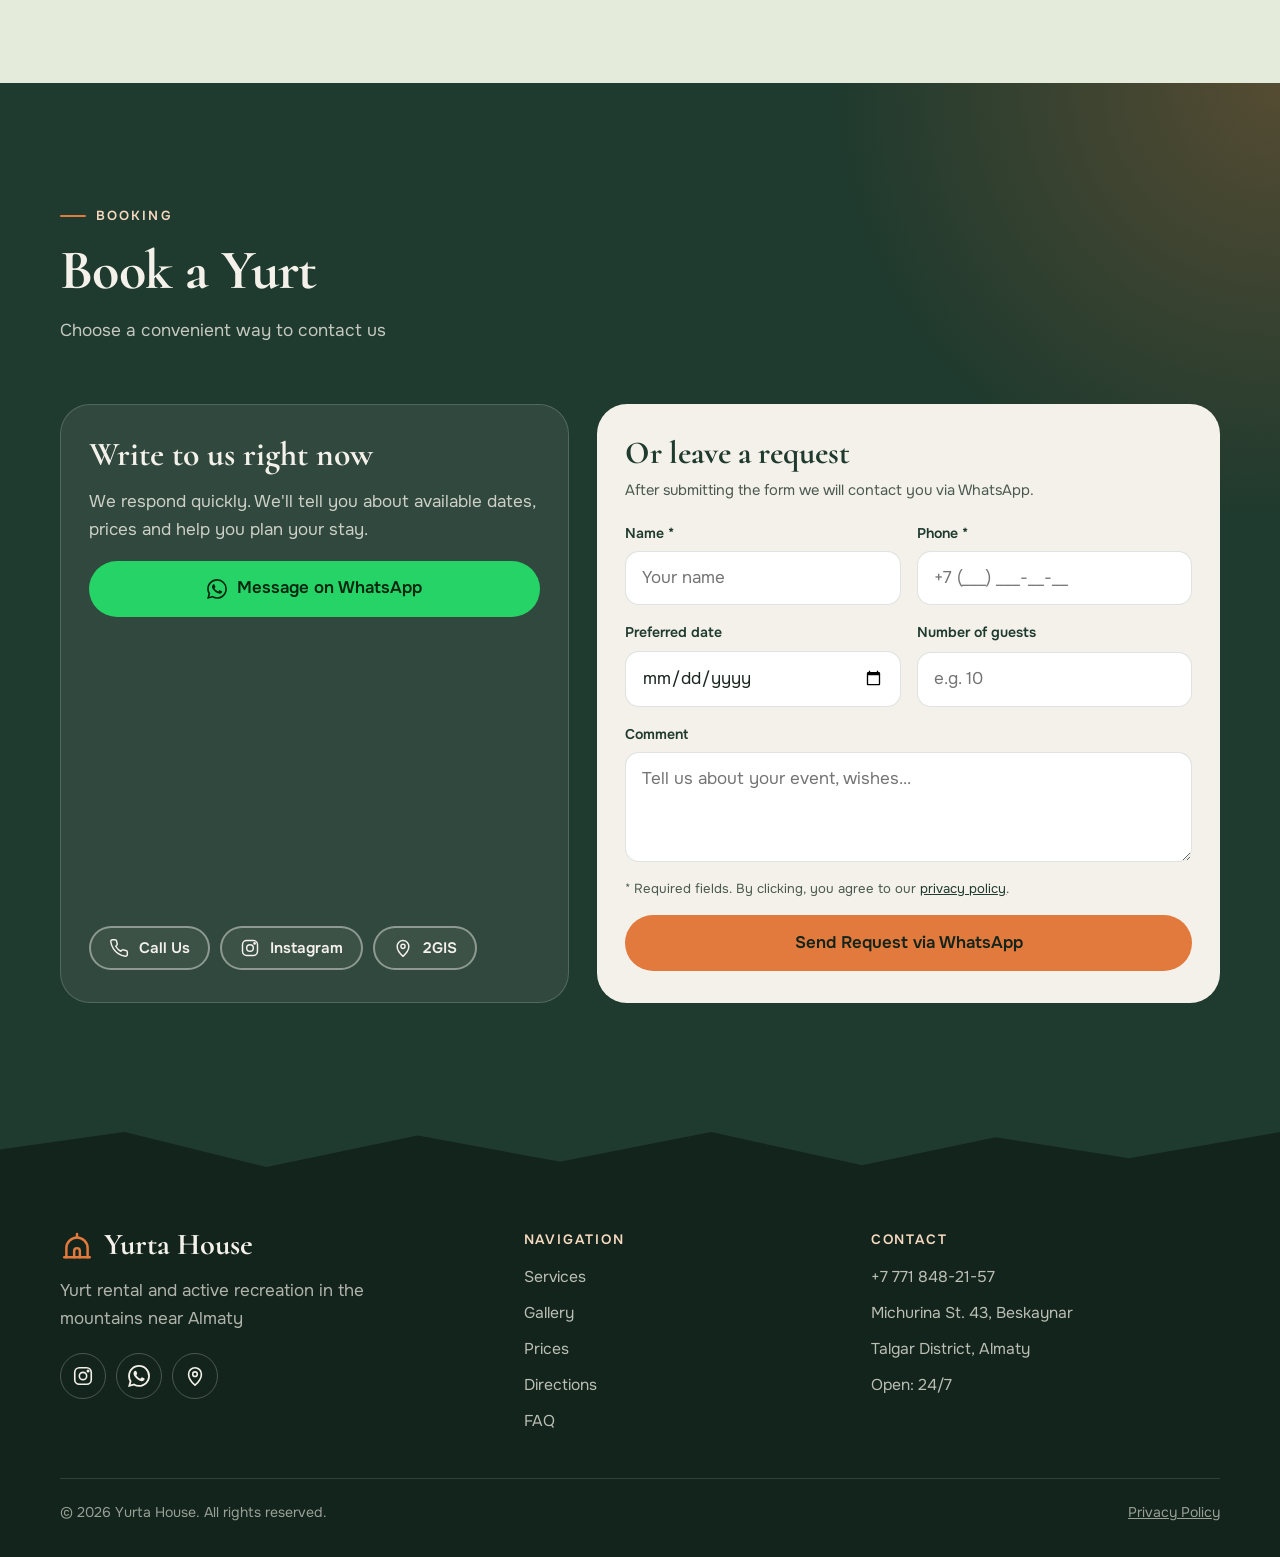
==== commit 59711bc2: "Apply redesign to EN and KZ pages, add og-image and refresh sitemap dates" ====
--- a/en/index.html
+++ b/en/index.html
@@ -3,6 +3,7 @@
 <head>
   <meta charset="UTF-8" />
   <meta name="viewport" content="width=device-width, initial-scale=1.0" />
+  <meta name="theme-color" content="#12241B" />
   <title>Yurt Rental in the Mountains near Almaty — Yurta House | Beskaynar</title>
   <meta name="description" content="Yurta House — Kazakh yurt rental in Beskaynar village, Talgar district. 30–40 minutes from Almaty. Horse riding, ATVs, BBQ, kazan. Open 24/7. Message us on WhatsApp!" />
   <meta name="keywords" content="yurt rental Almaty, recreation Beskaynar, mountain retreat Talgar, horse riding Almaty, yurt events, camping Almaty, Yurta House" />
@@ -19,17 +20,22 @@
   <meta property="og:title" content="Yurta House — Yurt Rental & Mountain Retreat near Almaty" />
   <meta property="og:description" content="Kazakh yurt, horse riding, ATVs, BBQ and kazan. Beskaynar, 30–40 min from Almaty. Open 24/7." />
   <meta property="og:image" content="https://yurta-housse.kz/images/og-image.jpg" />
+  <meta property="og:image:width" content="1200" />
+  <meta property="og:image:height" content="630" />
   <meta property="og:locale" content="en_US" />
   <meta property="og:site_name" content="Yurta House" />
   <meta name="twitter:card" content="summary_large_image" />
+  <meta name="twitter:title" content="Yurta House — Yurt Rental &amp; Mountain Retreat near Almaty" />
+  <meta name="twitter:description" content="Kazakh yurt, horse riding, ATVs, BBQ and kazan. Beskaynar, 30–40 min from Almaty. Open 24/7." />
+  <meta name="twitter:image" content="https://yurta-housse.kz/images/og-image.jpg" />
 
   <!-- Favicon -->
-  <link rel="icon" type="image/svg+xml" href="data:image/svg+xml,<svg xmlns='http://www.w3.org/2000/svg' viewBox='0 0 100 100'><text y='.9em' font-size='90'>🏕️</text></svg>" />
+  <link rel="icon" type="image/svg+xml" href="data:image/svg+xml,%3Csvg xmlns=%27http://www.w3.org/2000/svg%27 viewBox=%270 0 24 24%27%3E%3Crect width=%2724%27 height=%2724%27 rx=%276%27 fill=%27%231F3A2E%27/%3E%3Cpath d=%27M5 19h14M6.5 19v-5c0-3 2.500-5.500 5.500-5.500s5.500 2.500 5.500 5.500v5M12 8.500V6%27 fill=%27none%27 stroke=%27%23E2793D%27 stroke-width=%271.800%27 stroke-linecap=%27round%27/%3E%3C/svg%3E" />
 
   <!-- Fonts -->
   <link rel="preconnect" href="https://fonts.googleapis.com" />
   <link rel="preconnect" href="https://fonts.gstatic.com" crossorigin />
-  <link href="https://fonts.googleapis.com/css2?family=Nunito:wght@400;600;700;800;900&display=swap" rel="stylesheet" />
+  <link href="https://fonts.googleapis.com/css2?family=Cormorant:ital,wght@0,500;0,600;0,700;1,600&family=Onest:wght@400;500;600;700&display=swap" rel="stylesheet" />
 
   <!-- Styles -->
   <link rel="stylesheet" href="../css/style.css" />
@@ -41,7 +47,7 @@
     "@type": "LodgingBusiness",
     "name": "Yurta House",
     "description": "Recreation area with Kazakh yurt rental in Beskaynar village, Talgar district, Almaty. Horse riding, ATVs, BBQ, kazan.",
-    "url": "https://yurta-housse.kz",
+    "url": "https://yurta-housse.kz/en/",
     "telephone": "+77718482157",
     "address": {
       "@type": "PostalAddress",
@@ -61,18 +67,97 @@
       "https://go.2gis.com/az1vl"
     ],
     "image": "https://yurta-housse.kz/images/og-image.jpg",
-    "priceRange": "$$"
+    "priceRange": "$$",
+    "aggregateRating": {
+      "@type": "AggregateRating",
+      "ratingValue": "5",
+      "bestRating": "5",
+      "worstRating": "1",
+      "reviewCount": "4"
+    }
+  }
+  </script>
+
+  <script type="application/ld+json">
+  {
+    "@context": "https://schema.org",
+    "@type": "FAQPage",
+    "mainEntity": [
+      {
+        "@type": "Question",
+        "name": "Can we stay overnight?",
+        "acceptedAnswer": { "@type": "Answer", "text": "Yes, we welcome overnight guests. The yurt is warm and cosy even at night. We recommend booking in advance and paying a deposit to secure your date." }
+      },
+      {
+        "@type": "Question",
+        "name": "Can we bring our own food and drinks?",
+        "acceptedAnswer": { "@type": "Answer", "text": "Of course! You can bring your own food. We have a BBQ grill, kazan and samovar. We provide cookware. You can also pre-order Kazakh dishes — just ask when booking." }
+      },
+      {
+        "@type": "Question",
+        "name": "What's included in the rental — BBQ, cookware?",
+        "acceptedAnswer": { "@type": "Answer", "text": "The yurt rental includes: BBQ grill, kazan, samovar, necessary cookware, volleyball court and access to the grounds. Charcoal and firewood can be purchased from us or brought yourself." }
+      },
+      {
+        "@type": "Question",
+        "name": "Do you host large groups and corporate events?",
+        "acceptedAnswer": { "@type": "Answer", "text": "Yes! The yurt holds up to 30 people. We happily host corporate events, birthdays, Kazakh-style celebrations and any occasion. Write to us — we'll discuss the details." }
+      },
+      {
+        "@type": "Question",
+        "name": "How do I book and is a deposit required?",
+        "acceptedAnswer": { "@type": "Answer", "text": "Send us a WhatsApp message with your preferred date, number of guests and time. To confirm your booking we ask for a deposit. Contact us — we'll explain everything." }
+      },
+      {
+        "@type": "Question",
+        "name": "Can we come with children and pets?",
+        "acceptedAnswer": { "@type": "Answer", "text": "With children — absolutely! There's so much for them: horse riding, fresh air and nature. Regarding pets, please check in advance via WhatsApp." }
+      }
+    ]
   }
   </script>
 </head>
 <body>
 
+<!-- ========== SVG SPRITE ========== -->
+<svg width="0" height="0" style="position:absolute" aria-hidden="true" focusable="false">
+  <defs>
+    <symbol id="i-wa" viewBox="0 0 24 24"><path fill="currentColor" d="M17.472 14.382c-.297-.149-1.758-.867-2.03-.967-.273-.099-.471-.148-.67.15-.197.297-.767.966-.94 1.164-.173.199-.347.223-.644.075-.297-.15-1.255-.463-2.39-1.475-.883-.788-1.48-1.761-1.653-2.059-.173-.297-.018-.458.13-.606.134-.133.298-.347.446-.52.149-.174.198-.298.298-.497.099-.198.05-.371-.025-.52-.075-.149-.669-1.612-.916-2.207-.242-.579-.487-.5-.669-.51a12.8 12.8 0 00-.57-.01c-.198 0-.52.074-.792.372-.272.297-1.04 1.016-1.04 2.479 0 1.462 1.065 2.875 1.213 3.074.149.198 2.096 3.2 5.077 4.487.709.306 1.262.489 1.694.625.712.227 1.36.195 1.871.118.571-.085 1.758-.719 2.006-1.413.248-.694.248-1.289.173-1.413-.074-.124-.272-.198-.57-.347m-5.421 7.403h-.004a9.87 9.87 0 01-5.031-1.378l-.361-.214-3.741.982.998-3.648-.235-.374a9.86 9.86 0 01-1.51-5.26c.001-5.45 4.436-9.884 9.888-9.884 2.64 0 5.122 1.03 6.988 2.898a9.825 9.825 0 012.893 6.994c-.003 5.45-4.437 9.884-9.885 9.884m8.413-18.297A11.815 11.815 0 0012.05 0C5.495 0 .16 5.335.157 11.892c0 2.096.547 4.142 1.588 5.945L.057 24l6.305-1.654a11.882 11.882 0 005.683 1.448h.005c6.554 0 11.89-5.335 11.893-11.893a11.821 11.821 0 00-3.48-8.413z"/></symbol>
+    <symbol id="i-phone" viewBox="0 0 24 24"><path fill="none" stroke="currentColor" stroke-width="1.75" stroke-linecap="round" stroke-linejoin="round" d="M22 16.92v3a2 2 0 01-2.18 2 19.79 19.79 0 01-8.63-3.07 19.5 19.5 0 01-6-6 19.79 19.79 0 01-3.07-8.67A2 2 0 014.11 2h3a2 2 0 012 1.72c.13.96.36 1.9.7 2.81a2 2 0 01-.45 2.11L8.09 9.91a16 16 0 006 6l1.27-1.27a2 2 0 012.11-.45c.91.34 1.85.57 2.81.7A2 2 0 0122 16.92z"/></symbol>
+    <symbol id="i-yurt" viewBox="0 0 24 24"><g fill="none" stroke="currentColor" stroke-width="1.75" stroke-linecap="round" stroke-linejoin="round"><path d="M3 20h18"/><path d="M4.5 20v-6.5C4.5 9.5 8 6 12 6s7.5 3.5 7.5 7.5V20"/><path d="M12 6V3.5"/><path d="M10 20v-4.5a2 2 0 014 0V20"/></g></symbol>
+    <symbol id="i-horse" viewBox="0 0 24 24"><g fill="none" stroke="currentColor" stroke-width="1.75" stroke-linecap="round" stroke-linejoin="round"><path d="M5 21c0-4 1-7 3-9l-1.5-3L9 7l1.5-3.5L13 6c3 .5 5 3 5 6.5V21"/><path d="M8 12c1.5 1 3.500 1 5 0"/><circle cx="10.500" cy="8.500" r=".5" fill="currentColor"/></g></symbol>
+    <symbol id="i-quad" viewBox="0 0 24 24"><g fill="none" stroke="currentColor" stroke-width="1.75" stroke-linecap="round" stroke-linejoin="round"><circle cx="6" cy="17" r="3"/><circle cx="18" cy="17" r="3"/><path d="M9 17h6"/><path d="M6 14l2-5h5l2 3h3"/><path d="M11 9V6h3"/></g></symbol>
+    <symbol id="i-ball" viewBox="0 0 24 24"><g fill="none" stroke="currentColor" stroke-width="1.75" stroke-linecap="round" stroke-linejoin="round"><circle cx="12" cy="12" r="9"/><path d="M12 3c2 3 2.500 6 1 9-1.500 3-4.500 4.500-8.500 4.500"/><path d="M12 3c-1 3 0 6 3 8s5 2 6 1"/><path d="M5 17.500c2.500-2 6-3 9-1.500s5 3 5.500 4"/></g></symbol>
+    <symbol id="i-mountain" viewBox="0 0 24 24"><g fill="none" stroke="currentColor" stroke-width="1.75" stroke-linecap="round" stroke-linejoin="round"><path d="M2 20l6.500-11L13 16.500l3-5L22 20z"/><path d="M8.500 9l1.700 2.500L12 10.500"/></g></symbol>
+    <symbol id="i-fire" viewBox="0 0 24 24"><g fill="none" stroke="currentColor" stroke-width="1.75" stroke-linecap="round" stroke-linejoin="round"><path d="M12 22c4 0 7-2.700 7-6.500 0-3.500-2.500-5.500-3.500-8-1 1-1.500 2-1.500 3.500C13 8 12 5 10 2c-.5 3-5 6-5 12.500C5 19 8 22 12 22z"/></g></symbol>
+    <symbol id="i-clock" viewBox="0 0 24 24"><g fill="none" stroke="currentColor" stroke-width="1.75" stroke-linecap="round" stroke-linejoin="round"><circle cx="12" cy="12" r="9"/><path d="M12 7v5l3 2"/></g></symbol>
+    <symbol id="i-users" viewBox="0 0 24 24"><g fill="none" stroke="currentColor" stroke-width="1.75" stroke-linecap="round" stroke-linejoin="round"><circle cx="9" cy="8" r="3.500"/><path d="M2.500 20c0-3.600 2.900-6 6.500-6s6.500 2.400 6.500 6"/><path d="M16 4.500a3.500 3.500 0 010 7"/><path d="M18 14.300c2 .8 3.500 2.700 3.500 5.700"/></g></symbol>
+    <symbol id="i-pin" viewBox="0 0 24 24"><g fill="none" stroke="currentColor" stroke-width="1.75" stroke-linecap="round" stroke-linejoin="round"><path d="M12 22s7-6 7-12a7 7 0 10-14 0c0 6 7 12 7 12z"/><circle cx="12" cy="10" r="2.500"/></g></symbol>
+    <symbol id="i-car" viewBox="0 0 24 24"><g fill="none" stroke="currentColor" stroke-width="1.75" stroke-linecap="round" stroke-linejoin="round"><path d="M3 16v-4l2-5h14l2 5v4"/><path d="M3 16h18v3h-3v-1.500H6V19H3z"/><circle cx="7" cy="13" r=".8" fill="currentColor"/><circle cx="17" cy="13" r=".8" fill="currentColor"/></g></symbol>
+    <symbol id="i-bus" viewBox="0 0 24 24"><g fill="none" stroke="currentColor" stroke-width="1.75" stroke-linecap="round" stroke-linejoin="round"><rect x="4" y="3" width="16" height="15" rx="3"/><path d="M4 11h16"/><path d="M6 21v-3M18 21v-3"/><circle cx="8" cy="14.500" r=".8" fill="currentColor"/><circle cx="16" cy="14.500" r=".8" fill="currentColor"/></g></symbol>
+    <symbol id="i-moon" viewBox="0 0 24 24"><path fill="none" stroke="currentColor" stroke-width="1.75" stroke-linecap="round" stroke-linejoin="round" d="M21 13.500A9 9 0 1110.500 3a7 7 0 0010.500 10.500z"/></symbol>
+    <symbol id="i-sun" viewBox="0 0 24 24"><g fill="none" stroke="currentColor" stroke-width="1.75" stroke-linecap="round" stroke-linejoin="round"><path d="M6 18a6 6 0 0112 0"/><path d="M2 18h20M12 5V3M4.900 9.900L3.500 8.500M19.100 9.900l1.400-1.400"/></g></symbol>
+    <symbol id="i-gift" viewBox="0 0 24 24"><g fill="none" stroke="currentColor" stroke-width="1.75" stroke-linecap="round" stroke-linejoin="round"><rect x="3" y="8" width="18" height="4" rx="1"/><path d="M5 12v9h14v-9M12 8v13"/><path d="M12 8c-2 0-4-1-4-3s3-2.500 4 0c1-2.500 4-2 4 0s-2 3-4 3z"/></g></symbol>
+    <symbol id="i-heart" viewBox="0 0 24 24"><path fill="none" stroke="currentColor" stroke-width="1.75" stroke-linecap="round" stroke-linejoin="round" d="M12 21s-8-5-8-11a4.500 4.500 0 018-2.800A4.500 4.500 0 0120 10c0 6-8 11-8 11z"/></symbol>
+    <symbol id="i-sparkle" viewBox="0 0 24 24"><path fill="none" stroke="currentColor" stroke-width="1.75" stroke-linecap="round" stroke-linejoin="round" d="M12 3l1.900 5.100L19 10l-5.100 1.900L12 17l-1.900-5.100L5 10l5.100-1.900zM19 16l.7 1.800L21.500 18.500l-1.800.7L19 21l-.7-1.800-1.800-.7 1.800-.7z"/></symbol>
+    <symbol id="i-insta" viewBox="0 0 24 24"><g fill="none" stroke="currentColor" stroke-width="1.75" stroke-linecap="round" stroke-linejoin="round"><rect x="3" y="3" width="18" height="18" rx="5"/><circle cx="12" cy="12" r="4"/><circle cx="17.500" cy="6.500" r=".8" fill="currentColor"/></g></symbol>
+    <symbol id="i-map" viewBox="0 0 24 24"><g fill="none" stroke="currentColor" stroke-width="1.75" stroke-linecap="round" stroke-linejoin="round"><path d="M9 4L3 6v14l6-2 6 2 6-2V4l-6 2z"/><path d="M9 4v14M15 6v14"/></g></symbol>
+    <symbol id="i-arrow" viewBox="0 0 24 24"><path fill="none" stroke="currentColor" stroke-width="2" stroke-linecap="round" stroke-linejoin="round" d="M5 12h14M13 6l6 6-6 6"/></symbol>
+    <symbol id="i-plus" viewBox="0 0 24 24"><path fill="none" stroke="currentColor" stroke-width="2" stroke-linecap="round" d="M12 5v14M5 12h14"/></symbol>
+    <symbol id="i-chev" viewBox="0 0 24 24"><path fill="none" stroke="currentColor" stroke-width="2.500" stroke-linecap="round" stroke-linejoin="round" d="M6 9l6 6 6-6"/></symbol>
+    <symbol id="i-check" viewBox="0 0 24 24"><path fill="none" stroke="currentColor" stroke-width="2.500" stroke-linecap="round" stroke-linejoin="round" d="M5 12.500l4.500 4.500L19 7.500"/></symbol>
+    <symbol id="i-star" viewBox="0 0 24 24"><path fill="currentColor" d="M12 2l3.100 6.300 6.900 1-5 4.900 1.200 6.900L12 17.800 5.800 21.100 7 14.200 2 9.300l6.900-1z"/></symbol>
+  </defs>
+</svg>
+
+<a class="skip-link" href="#main">Skip to content</a>
+
 <!-- ========== HEADER ========== -->
 <header class="header" role="banner">
   <div class="container">
     <div class="header__inner">
-      <a href="#hero" class="header__logo" aria-label="Yurta House — home">
-        <span class="header__logo-icon">🏕️</span>
+      <a href="#hero" class="header__logo" aria-label="Yurta House - home">
+        <svg class="header__logo-icon" aria-hidden="true"><use href="#i-yurt"/></svg>
         <span>Yurta House</span>
       </a>
 
@@ -85,21 +170,15 @@
       </nav>
 
       <div class="header__actions">
-        <a href="tel:+77718482157" class="header__phone" aria-label="Call us">
-          <svg viewBox="0 0 24 24" fill="none" stroke="currentColor" stroke-width="2"><path d="M22 16.92v3a2 2 0 01-2.18 2 19.79 19.79 0 01-8.63-3.07A19.5 19.5 0 013.07 9.82 19.79 19.79 0 01.06 1.18 2 2 0 012 0h3a2 2 0 012 1.72 12.84 12.84 0 00.7 2.81 2 2 0 01-.45 2.11L6.09 7.91a16 16 0 006 6l1.27-1.27a2 2 0 012.11-.45 12.84 12.84 0 002.81.7A2 2 0 0122 14v2.92z"/></svg>
-          +7 771 848-21-57
-        </a>
-
-        <a href="https://wa.me/77718482157?text=Hello!%20I%27d%20like%20to%20book%20a%20yurt."
-           class="header__wa-icon" target="_blank" rel="noopener" aria-label="WhatsApp"
-           data-event="wa_click" data-label="header">
-          <svg viewBox="0 0 24 24" fill="currentColor"><path d="M17.472 14.382c-.297-.149-1.758-.867-2.03-.967-.273-.099-.471-.148-.67.15-.197.297-.767.966-.94 1.164-.173.199-.347.223-.644.075-.297-.15-1.255-.463-2.39-1.475-.883-.788-1.48-1.761-1.653-2.059-.173-.297-.018-.458.13-.606.134-.133.298-.347.446-.52.149-.174.198-.298.298-.497.099-.198.05-.371-.025-.52-.075-.149-.669-1.612-.916-2.207-.242-.579-.487-.5-.669-.51a12.8 12.8 0 00-.57-.01c-.198 0-.52.074-.792.372-.272.297-1.04 1.016-1.04 2.479 0 1.462 1.065 2.875 1.213 3.074.149.198 2.096 3.2 5.077 4.487.709.306 1.262.489 1.694.625.712.227 1.36.195 1.871.118.571-.085 1.758-.719 2.006-1.413.248-.694.248-1.289.173-1.413-.074-.124-.272-.198-.57-.347m-5.421 7.403h-.004a9.87 9.87 0 01-5.031-1.378l-.361-.214-3.741.982.998-3.648-.235-.374a9.86 9.86 0 01-1.51-5.26c.001-5.45 4.436-9.884 9.888-9.884 2.64 0 5.122 1.03 6.988 2.898a9.825 9.825 0 012.893 6.994c-.003 5.45-4.437 9.884-9.885 9.884m8.413-18.297A11.815 11.815 0 0012.05 0C5.495 0 .16 5.335.157 11.892c0 2.096.547 4.142 1.588 5.945L.057 24l6.305-1.654a11.882 11.882 0 005.683 1.448h.005c6.554 0 11.89-5.335 11.893-11.893a11.821 11.821 0 00-3.48-8.413z"/></svg>
+        <a href="tel:+77718482157" class="header__phone" aria-label="Call Us">
+          <svg aria-hidden="true"><use href="#i-phone"/></svg>
+          <span>+7 771 848-21-57</span>
         </a>
 
         <div class="lang-switcher" aria-label="Site language">
           <button class="lang-switcher__toggle" aria-haspopup="listbox" aria-expanded="false">
             <span class="lang-switcher__current"></span>
-            <svg class="lang-switcher__chevron" viewBox="0 0 24 24" fill="none" stroke="currentColor" stroke-width="2.5" width="12" height="12" aria-hidden="true"><path d="M6 9l6 6 6-6"/></svg>
+            <svg class="lang-switcher__chevron" aria-hidden="true"><use href="#i-chev"/></svg>
           </button>
           <ul class="lang-switcher__menu" role="listbox">
             <li><button class="lang-switcher__option" data-lang="ru" role="option">RU</button></li>
@@ -108,6 +187,8 @@
           </ul>
         </div>
 
+        <a href="#booking" class="btn btn--sun btn--sm header__book">Book now</a>
+
         <button class="burger" aria-label="Open menu" aria-expanded="false">
           <span class="burger__line"></span>
           <span class="burger__line"></span>
@@ -121,177 +202,193 @@
 <!-- Mobile nav drawer -->
 <nav class="mobile-nav" aria-label="Mobile navigation">
   <div class="mobile-nav__links">
-    <a href="#services">🏕️ Services</a>
-    <a href="#gallery">📷 Gallery</a>
-    <a href="#prices">💰 Prices</a>
-    <a href="#location">📍 Directions</a>
-    <a href="#reviews">⭐ Reviews</a>
-    <a href="#booking">📞 Contact</a>
+    <a href="#services">Services</a>
+    <a href="#about">About the Yurt</a>
+    <a href="#gallery">Gallery</a>
+    <a href="#prices">Prices</a>
+    <a href="#location">Directions</a>
+    <a href="#reviews">Reviews</a>
+    <a href="#booking">Contact</a>
   </div>
   <div class="mobile-nav__cta">
-    <a href="https://wa.me/77718482157?text=Hello!%20I%27d%20like%20to%20book%20a%20yurt."
+    <a href="https://wa.me/77718482157?text=Hello%21%20I%27d%20like%20to%20book%20a%20yurt."
        class="btn btn--wa btn--full" target="_blank" rel="noopener"
        data-event="wa_click" data-label="mobile_nav">
-      <svg viewBox="0 0 24 24" fill="currentColor" width="20" height="20"><path d="M17.472 14.382c-.297-.149-1.758-.867-2.03-.967-.273-.099-.471-.148-.67.15-.197.297-.767.966-.94 1.164-.173.199-.347.223-.644.075-.297-.15-1.255-.463-2.39-1.475-.883-.788-1.48-1.761-1.653-2.059-.173-.297-.018-.458.13-.606.134-.133.298-.347.446-.52.149-.174.198-.298.298-.497.099-.198.05-.371-.025-.52-.075-.149-.669-1.612-.916-2.207-.242-.579-.487-.5-.669-.51a12.8 12.8 0 00-.57-.01c-.198 0-.52.074-.792.372-.272.297-1.04 1.016-1.04 2.479 0 1.462 1.065 2.875 1.213 3.074.149.198 2.096 3.2 5.077 4.487.709.306 1.262.489 1.694.625.712.227 1.36.195 1.871.118.571-.085 1.758-.719 2.006-1.413.248-.694.248-1.289.173-1.413-.074-.124-.272-.198-.57-.347m-5.421 7.403h-.004a9.87 9.87 0 01-5.031-1.378l-.361-.214-3.741.982.998-3.648-.235-.374a9.86 9.86 0 01-1.51-5.26c.001-5.45 4.436-9.884 9.888-9.884 2.64 0 5.122 1.03 6.988 2.898a9.825 9.825 0 012.893 6.994c-.003 5.45-4.437 9.884-9.885 9.884m8.413-18.297A11.815 11.815 0 0012.05 0C5.495 0 .16 5.335.157 11.892c0 2.096.547 4.142 1.588 5.945L.057 24l6.305-1.654a11.882 11.882 0 005.683 1.448h.005c6.554 0 11.89-5.335 11.893-11.893a11.821 11.821 0 00-3.48-8.413z"/></svg>
+      <svg aria-hidden="true"><use href="#i-wa"/></svg>
       Message on WhatsApp
     </a>
-    <a href="tel:+77718482157" class="btn btn--outline btn--full">Call</a>
+    <a href="tel:+77718482157" class="btn btn--ghost btn--full">Call Us</a>
   </div>
 </nav>
+
+<main id="main">
 
 <!-- ========== HERO ========== -->
 <section class="hero" id="hero" aria-label="Main screen">
-  <div class="container">
+  <div class="hero__sky" aria-hidden="true"></div>
+  <div class="container hero__grid">
     <div class="hero__content">
       <div class="hero__badge reveal">
-        <span>🏔️</span> Beskaynar · Talgar District
+        <svg aria-hidden="true"><use href="#i-pin"/></svg>
+        Beskaynar, Talgar district
       </div>
 
       <h1 class="hero__title reveal reveal-delay-1">
-        Yurt Rental<br />&amp; Mountain <span>Retreat</span><br />near Almaty
+        A yurt in the mountains.<br />Silence, a campfire<br />and a <em>sunset</em> over the hills
       </h1>
 
       <p class="hero__sub reveal reveal-delay-2">
-        30–40 min from the city <span>·</span> open 24/7 <span>·</span> for the whole family
+        A country getaway for families and groups: a real Kazakh yurt, BBQ, horses and fresh air. 30-40 minutes from Almaty, open around the clock.
       </p>
 
       <div class="hero__cta reveal reveal-delay-3">
-        <a href="https://wa.me/77718482157?text=Hello!%20I%27d%20like%20to%20book%20a%20yurt."
+        <a href="https://wa.me/77718482157?text=Hello%21%20I%27d%20like%20to%20book%20a%20yurt."
            class="btn btn--wa btn--lg" target="_blank" rel="noopener"
            data-event="wa_click" data-label="hero">
-          <svg viewBox="0 0 24 24" fill="currentColor"><path d="M17.472 14.382c-.297-.149-1.758-.867-2.03-.967-.273-.099-.471-.148-.67.15-.197.297-.767.966-.94 1.164-.173.199-.347.223-.644.075-.297-.15-1.255-.463-2.39-1.475-.883-.788-1.48-1.761-1.653-2.059-.173-.297-.018-.458.13-.606.134-.133.298-.347.446-.52.149-.174.198-.298.298-.497.099-.198.05-.371-.025-.52-.075-.149-.669-1.612-.916-2.207-.242-.579-.487-.5-.669-.51a12.8 12.8 0 00-.57-.01c-.198 0-.52.074-.792.372-.272.297-1.04 1.016-1.04 2.479 0 1.462 1.065 2.875 1.213 3.074.149.198 2.096 3.2 5.077 4.487.709.306 1.262.489 1.694.625.712.227 1.36.195 1.871.118.571-.085 1.758-.719 2.006-1.413.248-.694.248-1.289.173-1.413-.074-.124-.272-.198-.57-.347m-5.421 7.403h-.004a9.87 9.87 0 01-5.031-1.378l-.361-.214-3.741.982.998-3.648-.235-.374a9.86 9.86 0 01-1.51-5.26c.001-5.45 4.436-9.884 9.888-9.884 2.64 0 5.122 1.03 6.988 2.898a9.825 9.825 0 012.893 6.994c-.003 5.45-4.437 9.884-9.885 9.884m8.413-18.297A11.815 11.815 0 0012.05 0C5.495 0 .16 5.335.157 11.892c0 2.096.547 4.142 1.588 5.945L.057 24l6.305-1.654a11.882 11.882 0 005.683 1.448h.005c6.554 0 11.89-5.335 11.893-11.893a11.821 11.821 0 00-3.48-8.413z"/></svg>
+          <svg aria-hidden="true"><use href="#i-wa"/></svg>
           Message on WhatsApp
         </a>
-        <a href="tel:+77718482157" class="btn btn--outline-white btn--lg"
+        <a href="tel:+77718482157" class="btn btn--ghost-light btn--lg"
            data-event="phone_click" data-label="hero">
+          <svg aria-hidden="true"><use href="#i-phone"/></svg>
           Call Us
         </a>
       </div>
-
-      <div class="hero__badges reveal">
-        <div class="hero__trust"><span class="hero__trust-icon">🕐</span> Open 24/7</div>
-        <div class="hero__trust"><span class="hero__trust-icon">🔥</span> BBQ &amp; Kazan</div>
-        <div class="hero__trust"><span class="hero__trust-icon">🐎</span> Horse Riding</div>
-        <div class="hero__trust"><span class="hero__trust-icon">🏔️</span> Private Territory</div>
-      </div>
-    </div>
-  </div>
-
-  <div class="hero__scroll" aria-hidden="true">
-    <svg viewBox="0 0 24 24" fill="none" stroke="currentColor" stroke-width="2"><polyline points="6 9 12 15 18 9"/></svg>
-    Scroll down
-  </div>
+    </div>
+
+    <div class="hero__visual reveal reveal-delay-2">
+      <div class="hero__sun" aria-hidden="true"></div>
+      <div class="arch hero__arch">
+        <img src="../images/yurta-night.jpg" alt="Yurta House yurt at sunset with string lights and hills" width="724" height="965" fetchpriority="high" />
+      </div>
+      <div class="hero__stamp" aria-hidden="true">
+        <span>24/7</span>
+        <small>open</small>
+      </div>
+    </div>
+  </div>
+
+  <div class="container">
+    <ul class="facts reveal">
+      <li class="facts__item"><svg aria-hidden="true"><use href="#i-car"/></svg><div><strong>30-40 minutes</strong><span>from Almaty</span></div></li>
+      <li class="facts__item"><svg aria-hidden="true"><use href="#i-users"/></svg><div><strong>up to 30 guests</strong><span>in the yurt</span></div></li>
+      <li class="facts__item"><svg aria-hidden="true"><use href="#i-fire"/></svg><div><strong>BBQ and kazan</strong><span>for rent</span></div></li>
+      <li class="facts__item"><svg aria-hidden="true"><use href="#i-horse"/></svg><div><strong>horse riding</strong><span>on mountain trails</span></div></li>
+    </ul>
+  </div>
+
+  <svg class="hero__ridge" viewBox="0 0 1440 120" preserveAspectRatio="none" aria-hidden="true"><path d="M0 120V70l120-30 140 42 160-64 170 60 150-52 180 66 150-48 170 44 200-38v90z"/></svg>
 </section>
 
 <!-- ========== SERVICES ========== -->
 <section class="section" id="services">
   <div class="container">
-    <div class="section__header section__header--center reveal">
-      <div class="ornament" style="justify-content:center"><div class="ornament__line"></div><span class="ornament__icon">⚑</span><div class="ornament__line"></div></div>
-      <h2 class="section__title">What We Offer</h2>
-      <p class="section__subtitle">Everything for an unforgettable outdoor experience</p>
+    <div class="section__header reveal">
+      <span class="eyebrow">What We Offer</span>
+      <h2 class="section__title">Everything for a day out in nature</h2>
+      <p class="section__subtitle">Come for a day or stay overnight. Choose a quiet evening by the fire or an active program.</p>
     </div>
 
     <div class="services__grid">
-      <div class="service-card reveal">
-        <div class="service-card__icon">🏕️</div>
+      <article class="service-card service-card--big reveal">
+        <div class="service-card__icon"><svg aria-hidden="true"><use href="#i-yurt"/></svg></div>
         <h3 class="service-card__title">Yurt (kíz üy)</h3>
         <p class="service-card__text">A genuine Kazakh yurt with 2 levels (2 қабат). Fits large groups. Inside: décor, carpets and national character.</p>
-      </div>
-      <div class="service-card reveal reveal-delay-1">
-        <div class="service-card__icon">🐎</div>
-        <h3 class="service-card__title">Horse Riding</h3>
+        <img class="service-card__photo" src="../images/yurt from inside.jpeg" alt="Inside a Kazakh yurt with décor" loading="lazy" />
+      </article>
+      <article class="service-card reveal reveal-delay-1">
+        <div class="service-card__icon"><svg aria-hidden="true"><use href="#i-horse"/></svg></div>
+        <h3 class="service-card__title">Horse riding</h3>
         <p class="service-card__text">Rides along scenic mountain trails. Suitable for adults and children, with an instructor.</p>
-      </div>
-      <div class="service-card reveal reveal-delay-2">
-        <div class="service-card__icon">🏍️</div>
+      </article>
+      <article class="service-card reveal reveal-delay-2">
+        <div class="service-card__icon"><svg aria-hidden="true"><use href="#i-quad"/></svg></div>
         <h3 class="service-card__title">ATVs</h3>
         <p class="service-card__text">Active adventure on ATVs through mountain terrain. Adrenaline and vivid memories!</p>
-      </div>
-      <div class="service-card reveal">
-        <div class="service-card__icon">🏐</div>
+      </article>
+      <article class="service-card reveal">
+        <div class="service-card__icon"><svg aria-hidden="true"><use href="#i-ball"/></svg></div>
         <h3 class="service-card__title">Volleyball</h3>
         <p class="service-card__text">A volleyball court right in the fresh air — a great option for team recreation.</p>
-      </div>
-      <div class="service-card reveal reveal-delay-1">
-        <div class="service-card__icon">⛰️</div>
-        <h3 class="service-card__title">Mountain Hikes</h3>
+      </article>
+      <article class="service-card reveal reveal-delay-1">
+        <div class="service-card__icon"><svg aria-hidden="true"><use href="#i-mountain"/></svg></div>
+        <h3 class="service-card__title">Mountain hiking</h3>
         <p class="service-card__text">Routes along scenic trails of Talgar District with views of the Almaty mountains.</p>
-      </div>
-      <div class="service-card reveal reveal-delay-2">
-        <div class="service-card__icon">🍽️</div>
+      </article>
+      <article class="service-card reveal reveal-delay-2">
+        <div class="service-card__icon"><svg aria-hidden="true"><use href="#i-fire"/></svg></div>
         <h3 class="service-card__title">BBQ, Kazan &amp; Samovar</h3>
         <p class="service-card__text">BBQ zone with grill, kazan and samovar. All necessary cookware included in the rental.</p>
-      </div>
+      </article>
     </div>
   </div>
 </section>
 
 <!-- ========== ABOUT ========== -->
-<section class="section section--alt" id="about">
+<section class="section section--moss" id="about">
   <div class="container">
     <div class="about__inner">
       <div class="about__text">
-        <div class="section__header section__header--center reveal">
-          <div class="ornament" style="justify-content:center"><div class="ornament__line"></div><span class="ornament__icon">🏕️</span><div class="ornament__line"></div></div>
-          <h2 class="section__title">About the Yurt</h2>
-          <p class="section__subtitle">Authentic Kazakh spirit in a modern format</p>
-        </div>
-
-        <p class="reveal" style="margin-bottom:16px; color:var(--clr-text-muted);">
+        <div class="section__header reveal">
+          <span class="eyebrow">About the Yurt</span>
+          <h2 class="section__title">Kazakh spirit in a modern format</h2>
+        </div>
+
+        <p class="reveal">
           Our yurt is a two-level (2 қабат) traditional Kazakh dwelling, beautifully decorated inside with carpets, ornaments and national décor. Here you will feel the true spirit of the steppe and mountains.
         </p>
-        <p class="reveal" style="margin-bottom:16px; color:var(--clr-text-muted);">
+        <p class="reveal">
           The yurt accommodates large groups — perfect for family outings, corporate events, birthday parties, Kazakh-style celebrations and any special occasion.
         </p>
 
-        <div class="about__features reveal">
-          <div class="about__feature">
-            <div class="about__feature-icon">👥</div>
+        <ul class="about__features reveal">
+          <li class="about__feature">
+            <svg class="about__feature-icon" aria-hidden="true"><use href="#i-users"/></svg>
             <div>
               <div class="about__feature-label">Capacity</div>
               <div class="about__feature-val">up to 30 guests</div>
             </div>
-          </div>
-          <div class="about__feature">
-            <div class="about__feature-icon">🏗️</div>
+          </li>
+          <li class="about__feature">
+            <svg class="about__feature-icon" aria-hidden="true"><use href="#i-yurt"/></svg>
             <div>
               <div class="about__feature-label">Levels</div>
               <div class="about__feature-val">2 қабат (2 floors)</div>
             </div>
-          </div>
-          <div class="about__feature">
-            <div class="about__feature-icon">🕐</div>
+          </li>
+          <li class="about__feature">
+            <svg class="about__feature-icon" aria-hidden="true"><use href="#i-clock"/></svg>
             <div>
               <div class="about__feature-label">Working hours</div>
               <div class="about__feature-val">Open 24/7</div>
             </div>
-          </div>
-          <div class="about__feature">
-            <div class="about__feature-icon">📍</div>
+          </li>
+          <li class="about__feature">
+            <svg class="about__feature-icon" aria-hidden="true"><use href="#i-pin"/></svg>
             <div>
               <div class="about__feature-label">Distance from Almaty</div>
-              <div class="about__feature-val">30–40 minutes</div>
+              <div class="about__feature-val">30-40 minutes</div>
             </div>
-          </div>
-        </div>
-
-        <a href="https://wa.me/77718482157?text=Hello!%20I%27d%20like%20to%20know%20more%20about%20the%20yurt."
-           class="btn btn--wa reveal" target="_blank" rel="noopener"
+          </li>
+        </ul>
+
+        <a href="https://wa.me/77718482157?text=Hello%21%20I%27d%20like%20to%20know%20more%20about%20the%20yurt."
+           class="btn btn--sun reveal" target="_blank" rel="noopener"
            data-event="wa_click" data-label="about">
-          <svg viewBox="0 0 24 24" fill="currentColor"><path d="M17.472 14.382c-.297-.149-1.758-.867-2.03-.967-.273-.099-.471-.148-.67.15-.197.297-.767.966-.94 1.164-.173.199-.347.223-.644.075-.297-.15-1.255-.463-2.39-1.475-.883-.788-1.48-1.761-1.653-2.059-.173-.297-.018-.458.13-.606.134-.133.298-.347.446-.52.149-.174.198-.298.298-.497.099-.198.05-.371-.025-.52-.075-.149-.669-1.612-.916-2.207-.242-.579-.487-.5-.669-.51a12.8 12.8 0 00-.57-.01c-.198 0-.52.074-.792.372-.272.297-1.04 1.016-1.04 2.479 0 1.462 1.065 2.875 1.213 3.074.149.198 2.096 3.2 5.077 4.487.709.306 1.262.489 1.694.625.712.227 1.36.195 1.871.118.571-.085 1.758-.719 2.006-1.413.248-.694.248-1.289.173-1.413-.074-.124-.272-.198-.57-.347m-5.421 7.403h-.004a9.87 9.87 0 01-5.031-1.378l-.361-.214-3.741.982.998-3.648-.235-.374a9.86 9.86 0 01-1.51-5.26c.001-5.45 4.436-9.884 9.888-9.884 2.64 0 5.122 1.03 6.988 2.898a9.825 9.825 0 012.893 6.994c-.003 5.45-4.437 9.884-9.885 9.884m8.413-18.297A11.815 11.815 0 0012.05 0C5.495 0 .16 5.335.157 11.892c0 2.096.547 4.142 1.588 5.945L.057 24l6.305-1.654a11.882 11.882 0 005.683 1.448h.005c6.554 0 11.89-5.335 11.893-11.893a11.821 11.821 0 00-3.48-8.413z"/></svg>
+          <svg aria-hidden="true"><use href="#i-wa"/></svg>
           Ask a Question on WhatsApp
         </a>
       </div>
 
       <div class="about__photos reveal">
-        <div class="about__photo">
-          <img src="../images/yurt entrance.jpeg" alt="Yurt entrance — Yurta House" loading="lazy" />
-        </div>
-        <div class="about__photo">
+        <div class="arch about__photo about__photo--tall">
+          <img src="../images/yurt entrance.jpeg" alt="Yurt entrance - Yurta House" loading="lazy" />
+        </div>
+        <div class="about__photo about__photo--round">
           <img src="../images/yurt from inside.jpeg" alt="Inside a Kazakh yurt with décor" loading="lazy" />
         </div>
-        <div class="about__photo">
+        <div class="about__photo about__photo--wide">
           <img src="../images/yurt from outside and some other stuff.jpeg" alt="Yurta House grounds" loading="lazy" />
         </div>
       </div>
@@ -302,85 +399,84 @@
 <!-- ========== GALLERY ========== -->
 <section class="section" id="gallery">
   <div class="container">
-    <div class="section__header section__header--center reveal">
-      <div class="ornament" style="justify-content:center"><div class="ornament__line"></div><span class="ornament__icon">📷</span><div class="ornament__line"></div></div>
-      <h2 class="section__title">Gallery</h2>
+    <div class="section__header reveal">
+      <span class="eyebrow">Gallery</span>
+      <h2 class="section__title">This is what a stay with us looks like</h2>
       <p class="section__subtitle">Click a photo to open full screen</p>
     </div>
 
     <div class="gallery__grid reveal">
-      <div class="gallery__item"><img src="../images/yurta-night.png" alt="Evening atmosphere — Yurta House" loading="lazy" /></div>
-      <div class="gallery__item"><img src="../images/horse-riding.jpg" alt="Horse riding in the mountains" loading="lazy" /></div>
-      <div class="gallery__item"><img src="../images/quadro.jpg" alt="ATVs in the mountains" loading="lazy" /></div>
-      <div class="gallery__item"><img src="../images/mangal.png" alt="BBQ and barbecue area" loading="lazy" /></div>
-      <div class="gallery__item"><img src="../images/yurta-exterior1.png" alt="Yurta House grounds" loading="lazy" /></div>
-      <div class="gallery__item"><img src="../images/yurt from inside.jpeg" alt="Inside a Kazakh yurt with décor" loading="lazy" /></div>
-      <div class="gallery__item"><img src="../images/gazebo.jpeg" alt="Gazebo on the grounds" loading="lazy" /></div>
-      <div class="gallery__item"><img src="../images/yurta-interior1.png" alt="Celebration inside the yurt" loading="lazy" /></div>
-      <div class="gallery__item"><img src="../images/yurta-exterior.png" alt="Yurt exterior — Yurta House" loading="lazy" /></div>      
-      <div class="gallery__item"><img src="../images/view-from-above.jpeg" alt="Aerial view — full grounds" loading="lazy" /></div>
-      <div class="gallery__item"><img src="../images/alcove.jpeg" alt="Decorated alcove — relaxation area" loading="lazy" /></div>
-      <div class="gallery__item"><img src="../images/yurt entrance.jpeg" alt="Yurt entrance — Kazakh ornament" loading="lazy" /></div>
+      <button type="button" class="gallery__item gallery__item--tall"><img src="../images/yurta-night.jpg" alt="Evening atmosphere - Yurta House" loading="lazy" /></button>
+      <button type="button" class="gallery__item"><img src="../images/horse-riding.jpg" alt="Horse riding in the mountains" loading="lazy" /></button>
+      <button type="button" class="gallery__item"><img src="../images/quadro.jpg" alt="ATVs in the mountains" loading="lazy" /></button>
+      <button type="button" class="gallery__item gallery__item--tall"><img src="../images/mangal.jpg" alt="BBQ and barbecue area" loading="lazy" /></button>
+      <button type="button" class="gallery__item gallery__item--wide"><img src="../images/yurta-exterior1.jpg" alt="Yurta House grounds" loading="lazy" /></button>
+      <button type="button" class="gallery__item"><img src="../images/yurt from inside.jpeg" alt="Inside a Kazakh yurt with décor" loading="lazy" /></button>
+      <button type="button" class="gallery__item"><img src="../images/gazebo.jpeg" alt="Gazebo on the grounds" loading="lazy" /></button>
+      <button type="button" class="gallery__item"><img src="../images/yurta-interior1.jpg" alt="Celebration in the yurt - Yurta House" loading="lazy" /></button>
+      <button type="button" class="gallery__item"><img src="../images/yurta-exterior.jpg" alt="Yurt from outside - Yurta House" loading="lazy" /></button>
+      <button type="button" class="gallery__item gallery__item--wide"><img src="../images/view-from-above.jpeg" alt="View from above - the whole grounds" loading="lazy" /></button>
+      <button type="button" class="gallery__item"><img src="../images/alcove.jpeg" alt="Alcove gazebo - relaxation area" loading="lazy" /></button>
+      <button type="button" class="gallery__item"><img src="../images/yurt entrance.jpeg" alt="Yurt entrance - Kazakh ornament" loading="lazy" /></button>
     </div>
   </div>
 </section>
 
 <!-- Lightbox -->
 <div class="lightbox" role="dialog" aria-modal="true" aria-label="Photo viewer">
-  <button class="lightbox__close" aria-label="Close">✕</button>
-  <button class="lightbox__prev" aria-label="Previous photo">‹</button>
+  <button class="lightbox__close" aria-label="Close">&times;</button>
+  <button class="lightbox__prev" aria-label="Previous photo">&lsaquo;</button>
   <img class="lightbox__img" src="" alt="" />
-  <button class="lightbox__next" aria-label="Next photo">›</button>
+  <button class="lightbox__next" aria-label="Next photo">&rsaquo;</button>
   <div class="lightbox__counter" aria-live="polite"></div>
 </div>
 
 <!-- ========== WHY US ========== -->
-<section class="section section--alt" id="why">
-  <div class="container">
-    <div class="section__header section__header--center reveal">
-      <div class="ornament" style="justify-content:center"><div class="ornament__line"></div><span class="ornament__icon">⭐</span><div class="ornament__line"></div></div>
-      <h2 class="section__title">Why Choose Us</h2>
-      <p class="section__subtitle">6 reasons to spend your holiday with Yurta House</p>
+<section class="section section--night" id="why">
+  <div class="container">
+    <div class="section__header reveal">
+      <span class="eyebrow">Why us</span>
+      <h2 class="section__title">6 reasons to spend your holiday with Yurta House</h2>
     </div>
 
     <div class="why__grid">
       <div class="why-card reveal">
-        <div class="why-card__icon">🏙️</div>
+        <div class="why-card__icon"><svg aria-hidden="true"><use href="#i-car"/></svg></div>
         <div>
           <h3 class="why-card__title">Close to Almaty</h3>
-          <p class="why-card__text">Just 30–40 min along the Talgar highway — and you're already in mountain nature.</p>
+          <p class="why-card__text">Just 30-40 minutes along the Talgar highway and you are in the mountains.</p>
         </div>
       </div>
       <div class="why-card reveal reveal-delay-1">
-        <div class="why-card__icon">🕐</div>
+        <div class="why-card__icon"><svg aria-hidden="true"><use href="#i-clock"/></svg></div>
         <div>
           <h3 class="why-card__title">Open 24/7</h3>
           <p class="why-card__text">We operate round the clock with no days off — come at any time.</p>
         </div>
       </div>
       <div class="why-card reveal reveal-delay-2">
-        <div class="why-card__icon">🎁</div>
+        <div class="why-card__icon"><svg aria-hidden="true"><use href="#i-gift"/></svg></div>
         <div>
           <h3 class="why-card__title">All Inclusive</h3>
           <p class="why-card__text">Yurt, BBQ, kazan, samovar, cookware — all included. Just relax and enjoy.</p>
         </div>
       </div>
       <div class="why-card reveal">
-        <div class="why-card__icon">🏔️</div>
+        <div class="why-card__icon"><svg aria-hidden="true"><use href="#i-mountain"/></svg></div>
         <div>
           <h3 class="why-card__title">Beautiful Mountains</h3>
           <p class="why-card__text">Scenic views of the Talgar District mountains, clean air and tranquility.</p>
         </div>
       </div>
       <div class="why-card reveal reveal-delay-1">
-        <div class="why-card__icon">🎯</div>
+        <div class="why-card__icon"><svg aria-hidden="true"><use href="#i-quad"/></svg></div>
         <div>
           <h3 class="why-card__title">Active Recreation</h3>
           <p class="why-card__text">Horse riding, ATVs, volleyball, hiking — something for every taste.</p>
         </div>
       </div>
       <div class="why-card reveal reveal-delay-2">
-        <div class="why-card__icon">🎪</div>
+        <div class="why-card__icon"><svg aria-hidden="true"><use href="#i-sparkle"/></svg></div>
         <div>
           <h3 class="why-card__title">Kazakh Atmosphere</h3>
           <p class="why-card__text">Authentic Kazakh yurt with traditional décor — perfect for themed events.</p>
@@ -393,15 +489,15 @@
 <!-- ========== PRICES ========== -->
 <section class="section" id="prices">
   <div class="container">
-    <div class="section__header section__header--center reveal">
-      <div class="ornament" style="justify-content:center"><div class="ornament__line"></div><span class="ornament__icon">💰</span><div class="ornament__line"></div></div>
-      <h2 class="section__title">Prices</h2>
+    <div class="section__header reveal">
+      <span class="eyebrow">Prices</span>
+      <h2 class="section__title">Rates</h2>
       <p class="section__subtitle">Check current rates — they may vary by season and day</p>
     </div>
 
     <div class="prices__grid">
       <div class="price-card reveal">
-        <div class="price-card__icon">🌅</div>
+        <div class="price-card__icon"><svg aria-hidden="true"><use href="#i-sun"/></svg></div>
         <h3 class="price-card__title">Day Visit</h3>
         <p class="price-card__desc">Daytime visit without overnight stay</p>
         <div class="price-card__price">from <span>on request</span></div>
@@ -411,8 +507,8 @@
           <li>Cookware</li>
           <li>Volleyball court</li>
         </ul>
-        <a href="https://wa.me/77718482157?text=Hello!%20I%27d%20like%20to%20know%20the%20price%20for%20a%20day%20visit."
-           class="btn btn--outline" target="_blank" rel="noopener"
+        <a href="https://wa.me/77718482157?text=Hello%21%20I%27d%20like%20to%20know%20the%20price%20for%20a%20day%20visit."
+           class="btn btn--outline btn--full" target="_blank" rel="noopener"
            data-event="wa_click" data-label="price_day">
           Ask for Price
         </a>
@@ -420,7 +516,7 @@
 
       <div class="price-card price-card--featured reveal reveal-delay-1">
         <div class="price-card__badge">Popular</div>
-        <div class="price-card__icon">🌙</div>
+        <div class="price-card__icon"><svg aria-hidden="true"><use href="#i-moon"/></svg></div>
         <h3 class="price-card__title">Overnight Stay</h3>
         <p class="price-card__desc">Spend the night in a yurt under a starry sky</p>
         <div class="price-card__price">from <span>on request</span></div>
@@ -431,15 +527,16 @@
           <li>Volleyball &amp; grounds</li>
           <li>Morning tea / samovar</li>
         </ul>
-        <a href="https://wa.me/77718482157?text=Hello!%20I%27d%20like%20to%20book%20an%20overnight%20stay%20in%20the%20yurt."
-           class="btn btn--wa" target="_blank" rel="noopener"
+        <a href="https://wa.me/77718482157?text=Hello%21%20I%27d%20like%20to%20book%20an%20overnight%20stay%20in%20the%20yurt."
+           class="btn btn--wa btn--full" target="_blank" rel="noopener"
            data-event="wa_click" data-label="price_night">
+          <svg aria-hidden="true"><use href="#i-wa"/></svg>
           Message on WhatsApp
         </a>
       </div>
 
       <div class="price-card reveal reveal-delay-2">
-        <div class="price-card__icon">🎯</div>
+        <div class="price-card__icon"><svg aria-hidden="true"><use href="#i-horse"/></svg></div>
         <h3 class="price-card__title">Activities</h3>
         <p class="price-card__desc">Extra entertainment add-ons</p>
         <div class="price-card__price">from <span>on request</span></div>
@@ -449,8 +546,8 @@
           <li>Mountain hiking</li>
           <li>Custom on request</li>
         </ul>
-        <a href="https://wa.me/77718482157?text=Hello!%20I%27d%20like%20to%20know%20prices%20for%20activities."
-           class="btn btn--outline" target="_blank" rel="noopener"
+        <a href="https://wa.me/77718482157?text=Hello%21%20I%27d%20like%20to%20know%20prices%20for%20activities."
+           class="btn btn--outline btn--full" target="_blank" rel="noopener"
            data-event="wa_click" data-label="price_activities">
           Check Price
         </a>
@@ -458,24 +555,25 @@
     </div>
 
     <p class="prices__note reveal">
-      💬 Current prices and available dates — ask on WhatsApp. Advance payment available for booking.
+      For current prices and available dates, message us on WhatsApp. A prepayment may be required to book.
     </p>
   </div>
 </section>
 
 <!-- ========== LOCATION ========== -->
-<section class="section section--alt" id="location">
-  <div class="container">
-    <div class="section__header section__header--center reveal">
-      <div class="ornament" style="justify-content:center"><div class="ornament__line"></div><span class="ornament__icon">📍</span><div class="ornament__line"></div></div>
-      <h2 class="section__title">How to Get There</h2>
-      <p class="section__subtitle">Beskaynar — 30–40 minutes from Almaty along the Talgar highway</p>
+<section class="section section--moss" id="location">
+  <div class="container">
+    <div class="section__header reveal">
+      <span class="eyebrow">Directions</span>
+      <h2 class="section__title">Beskaynar - 30-40 minutes from Almaty</h2>
+      <p class="section__subtitle">Along the Talgar highway, then follow your navigator</p>
     </div>
 
     <div class="location__inner">
       <div class="location__map reveal">
+        <!-- Замените на реальный embed из Google Maps или 2ГИС после публикации -->
         <iframe
-          src="https://www.google.com/maps/embed?pb=!1m18!1m12!1m3!1d11856.13!2d77.1061!3d43.2076!2m3!1f0!2f0!3f0!3m2!1i1024!2i768!4f13.1!3m3!1m2!1s0x0%3A0x0!2zNDMuMjA3NTk4LDc3LjEwNjEyOA!5e0!3m2!1sen!2skz!4v1700000000000"
+          src="https://www.google.com/maps/embed?pb=!1m18!1m12!1m3!1d11856.13!2d77.1061!3d43.2076!2m3!1f0!2f0!3f0!3m2!1i1024!2i768!4f13.1!3m3!1m2!1s0x0%3A0x0!2zNDMuMjA3NTk4LDc3LjEwNjEyOA!5e0!3m2!1sru!2skz!4v1700000000000"
           allowfullscreen=""
           loading="lazy"
           referrerpolicy="no-referrer-when-downgrade"
@@ -485,7 +583,7 @@
 
       <div class="location__info">
         <div class="location__detail reveal">
-          <div class="location__detail-icon">📍</div>
+          <div class="location__detail-icon"><svg aria-hidden="true"><use href="#i-pin"/></svg></div>
           <div>
             <div class="location__detail-title">Address</div>
             <div class="location__detail-text">Michurina St. 43, Beskaynar village,<br />Talgar District, Almaty</div>
@@ -493,15 +591,15 @@
         </div>
 
         <div class="location__detail reveal">
-          <div class="location__detail-icon">🚗</div>
+          <div class="location__detail-icon"><svg aria-hidden="true"><use href="#i-car"/></svg></div>
           <div>
             <div class="location__detail-title">Route from Almaty</div>
-            <div class="location__detail-text">Take the Talgar highway towards Talgar. After the Beskaynar turnoff, follow your navigator. About 35–40 km from the city centre.</div>
+            <div class="location__detail-text">Take the Talgar highway toward Talgar. After the Beskaynar exit, follow your navigator. About 35-40 km from the city center.</div>
           </div>
         </div>
 
         <div class="location__detail reveal">
-          <div class="location__detail-icon">🚌</div>
+          <div class="location__detail-icon"><svg aria-hidden="true"><use href="#i-bus"/></svg></div>
           <div>
             <div class="location__detail-title">Public Transport</div>
             <div class="location__detail-text">Bus <strong>№ 209</strong> from Baluan Sholak Sports Complex to the recreation area — direct route.</div>
@@ -509,15 +607,15 @@
         </div>
 
         <div class="location__detail reveal">
-          <div class="location__detail-icon">⏱️</div>
+          <div class="location__detail-icon"><svg aria-hidden="true"><use href="#i-clock"/></svg></div>
           <div>
             <div class="location__detail-title">Travel Time</div>
-            <div class="location__detail-text">30–40 minutes by car</div>
+            <div class="location__detail-text">30-40 minutes by car</div>
           </div>
         </div>
 
         <div class="location__detail reveal">
-          <div class="location__detail-icon">📞</div>
+          <div class="location__detail-icon"><svg aria-hidden="true"><use href="#i-phone"/></svg></div>
           <div>
             <div class="location__detail-title">Phone</div>
             <div class="location__detail-text"><a href="tel:+77718482157">+7 771 848-21-57</a></div>
@@ -526,14 +624,17 @@
 
         <div class="location__actions reveal">
           <a href="https://go.2gis.com/az1vl" class="btn btn--primary" target="_blank" rel="noopener">
-            📍 Open in 2GIS
+            <svg aria-hidden="true"><use href="#i-pin"/></svg>
+            Open in 2GIS
           </a>
           <a href="https://maps.google.com/?q=43.207598,77.106128" class="btn btn--outline" target="_blank" rel="noopener">
-            🗺️ Google Maps
+            <svg aria-hidden="true"><use href="#i-map"/></svg>
+            Google Maps
           </a>
-          <a href="https://wa.me/77718482157?text=Hello!%20Could%20you%20help%20me%20with%20directions%3F"
+          <a href="https://wa.me/77718482157?text=Hello%21%20Could%20you%20help%20me%20with%20directions%3F"
              class="btn btn--wa" target="_blank" rel="noopener"
              data-event="wa_click" data-label="location">
+            <svg aria-hidden="true"><use href="#i-wa"/></svg>
             Ask for Directions
           </a>
         </div>
@@ -545,18 +646,18 @@
 <!-- ========== REVIEWS ========== -->
 <section class="section" id="reviews">
   <div class="container">
-    <div class="section__header section__header--center reveal">
-      <div class="ornament" style="justify-content:center"><div class="ornament__line"></div><span class="ornament__icon">⭐</span><div class="ornament__line"></div></div>
-      <h2 class="section__title">Guest Reviews</h2>
-      <p class="section__subtitle">What those who have already visited us say</p>
+    <div class="section__header reveal">
+      <span class="eyebrow">Reviews</span>
+      <h2 class="section__title">What our guests say</h2>
+      <p class="section__subtitle">People who have already stayed with us</p>
     </div>
 
     <div class="reviews__slider reveal">
       <div class="review-card">
-        <div class="review-card__stars">★★★★★</div>
+        <div class="review-card__stars" aria-label="5 out of 5"><svg><use href="#i-star"/></svg><svg><use href="#i-star"/></svg><svg><use href="#i-star"/></svg><svg><use href="#i-star"/></svg><svg><use href="#i-star"/></svg></div>
         <p class="review-card__text">We celebrated a birthday in the yurt — everything went perfectly! The place is beautiful, mountains nearby, the BBQ was great. Kids loved the horse riding. We'll definitely come back!</p>
         <div class="review-card__author">
-          <div class="review-card__avatar">А</div>
+          <div class="review-card__avatar">A</div>
           <div>
             <div class="review-card__name">Aigerim B.</div>
             <div class="review-card__source">2GIS</div>
@@ -565,10 +666,10 @@
       </div>
 
       <div class="review-card">
-        <div class="review-card__stars">★★★★★</div>
+        <div class="review-card__stars" aria-label="5 out of 5"><svg><use href="#i-star"/></svg><svg><use href="#i-star"/></svg><svg><use href="#i-star"/></svg><svg><use href="#i-star"/></svg><svg><use href="#i-star"/></svg></div>
         <p class="review-card__text">We went as a group for ATVs and barbecue. The yurt is beautifully decorated inside. The hosts were responsive and explained everything. Highly recommend!</p>
         <div class="review-card__author">
-          <div class="review-card__avatar">Р</div>
+          <div class="review-card__avatar">R</div>
           <div>
             <div class="review-card__name">Ruslan K.</div>
             <div class="review-card__source">Instagram</div>
@@ -577,10 +678,10 @@
       </div>
 
       <div class="review-card">
-        <div class="review-card__stars">★★★★★</div>
+        <div class="review-card__stars" aria-label="5 out of 5"><svg><use href="#i-star"/></svg><svg><use href="#i-star"/></svg><svg><use href="#i-star"/></svg><svg><use href="#i-star"/></svg><svg><use href="#i-star"/></svg></div>
         <p class="review-card__text">We organised a corporate retreat out of the city — the best choice! Fresh air, mountains, volleyball, kazan with beshbarmak. The team was thrilled, already planning next time.</p>
         <div class="review-card__author">
-          <div class="review-card__avatar">М</div>
+          <div class="review-card__avatar">M</div>
           <div>
             <div class="review-card__name">Marina S.</div>
             <div class="review-card__source">2GIS</div>
@@ -589,10 +690,10 @@
       </div>
 
       <div class="review-card">
-        <div class="review-card__stars">★★★★★</div>
+        <div class="review-card__stars" aria-label="5 out of 5"><svg><use href="#i-star"/></svg><svg><use href="#i-star"/></svg><svg><use href="#i-star"/></svg><svg><use href="#i-star"/></svg><svg><use href="#i-star"/></svg></div>
         <p class="review-card__text">We spent the night in the yurt as a family — unforgettable! The kids rode horses for the first time. Watching the sunrise in the mountains was magical. Thank you!</p>
         <div class="review-card__author">
-          <div class="review-card__avatar">Д</div>
+          <div class="review-card__avatar">D</div>
           <div>
             <div class="review-card__name">Dinara A.</div>
             <div class="review-card__source">Instagram</div>
@@ -611,60 +712,60 @@
 </section>
 
 <!-- ========== FAQ ========== -->
-<section class="section section--alt" id="faq">
-  <div class="container">
-    <div class="section__header section__header--center reveal">
-      <div class="ornament" style="justify-content:center"><div class="ornament__line"></div><span class="ornament__icon">❓</span><div class="ornament__line"></div></div>
+<section class="section section--moss" id="faq">
+  <div class="container">
+    <div class="section__header reveal">
+      <span class="eyebrow">FAQ</span>
       <h2 class="section__title">FAQ</h2>
     </div>
 
-    <div class="faq__list" style="max-width:740px; margin:0 auto;">
+    <div class="faq__list">
       <div class="faq__item reveal">
-        <div class="faq__question">
+        <button type="button" class="faq__question">
           Can we stay overnight?
-          <span class="faq__arrow">▾</span>
-        </div>
-        <div class="faq__answer">Yes, we welcome overnight guests. The yurt is warm and cosy even at night. We recommend booking in advance and paying a deposit to secure your date.</div>
+          <svg class="faq__arrow" aria-hidden="true"><use href="#i-plus"/></svg>
+        </button>
+        <div class="faq__answer"><p>Yes, we welcome overnight guests. The yurt is warm and cosy even at night. We recommend booking in advance and paying a deposit to secure your date.</p></div>
       </div>
 
       <div class="faq__item reveal">
-        <div class="faq__question">
+        <button type="button" class="faq__question">
           Can we bring our own food and drinks?
-          <span class="faq__arrow">▾</span>
-        </div>
-        <div class="faq__answer">Of course! You can bring your own food. We have a BBQ grill, kazan and samovar. We provide cookware. You can also pre-order Kazakh dishes — just ask when booking.</div>
+          <svg class="faq__arrow" aria-hidden="true"><use href="#i-plus"/></svg>
+        </button>
+        <div class="faq__answer"><p>Of course! You can bring your own food. We have a BBQ grill, kazan and samovar. We provide cookware. You can also pre-order Kazakh dishes — just ask when booking.</p></div>
       </div>
 
       <div class="faq__item reveal">
-        <div class="faq__question">
+        <button type="button" class="faq__question">
           What's included in the rental — BBQ, cookware?
-          <span class="faq__arrow">▾</span>
-        </div>
-        <div class="faq__answer">The yurt rental includes: BBQ grill, kazan, samovar, necessary cookware, volleyball court and access to the grounds. Charcoal and firewood can be purchased from us or brought yourself.</div>
+          <svg class="faq__arrow" aria-hidden="true"><use href="#i-plus"/></svg>
+        </button>
+        <div class="faq__answer"><p>The yurt rental includes: BBQ grill, kazan, samovar, necessary cookware, volleyball court and access to the grounds. Charcoal and firewood can be purchased from us or brought yourself.</p></div>
       </div>
 
       <div class="faq__item reveal">
-        <div class="faq__question">
+        <button type="button" class="faq__question">
           Do you host large groups and corporate events?
-          <span class="faq__arrow">▾</span>
-        </div>
-        <div class="faq__answer">Yes! The yurt holds up to 30 people. We happily host corporate events, birthdays, Kazakh-style celebrations and any occasion. Write to us — we'll discuss the details.</div>
+          <svg class="faq__arrow" aria-hidden="true"><use href="#i-plus"/></svg>
+        </button>
+        <div class="faq__answer"><p>Yes! The yurt holds up to 30 people. We happily host corporate events, birthdays, Kazakh-style celebrations and any occasion. Write to us — we'll discuss the details.</p></div>
       </div>
 
       <div class="faq__item reveal">
-        <div class="faq__question">
+        <button type="button" class="faq__question">
           How do I book and is a deposit required?
-          <span class="faq__arrow">▾</span>
-        </div>
-        <div class="faq__answer">Send us a WhatsApp message with your preferred date, number of guests and time. To confirm your booking we ask for a deposit. Contact us — we'll explain everything.</div>
+          <svg class="faq__arrow" aria-hidden="true"><use href="#i-plus"/></svg>
+        </button>
+        <div class="faq__answer"><p>Send us a WhatsApp message with your preferred date, number of guests and time. To confirm your booking we ask for a deposit. Contact us — we'll explain everything.</p></div>
       </div>
 
       <div class="faq__item reveal">
-        <div class="faq__question">
+        <button type="button" class="faq__question">
           Can we come with children and pets?
-          <span class="faq__arrow">▾</span>
-        </div>
-        <div class="faq__answer">With children — absolutely! There's so much for them: horse riding, fresh air and nature. Regarding pets, please check in advance via WhatsApp.</div>
+          <svg class="faq__arrow" aria-hidden="true"><use href="#i-plus"/></svg>
+        </button>
+        <div class="faq__answer"><p>With children — absolutely! There's so much for them: horse riding, fresh air and nature. Regarding pets, please check in advance via WhatsApp.</p></div>
       </div>
     </div>
   </div>
@@ -673,8 +774,8 @@
 <!-- ========== BOOKING ========== -->
 <section class="section booking" id="booking">
   <div class="container">
-    <div class="section__header section__header--center reveal">
-      <div class="ornament" style="justify-content:center"><div class="ornament__line" style="background:linear-gradient(90deg,transparent,rgba(255,255,255,0.4),transparent)"></div><span class="ornament__icon" style="color:#fff">📞</span><div class="ornament__line" style="background:linear-gradient(90deg,transparent,rgba(255,255,255,0.4),transparent)"></div></div>
+    <div class="section__header reveal">
+      <span class="eyebrow">Booking</span>
       <h2 class="section__title">Book a Yurt</h2>
       <p class="section__subtitle">Choose a convenient way to contact us</p>
     </div>
@@ -684,37 +785,39 @@
       <div class="booking__wa reveal">
         <div class="booking__wa-title">Write to us right now</div>
         <p class="booking__wa-sub">We respond quickly. We'll tell you about available dates, prices and help you plan your stay.</p>
-        <a href="https://wa.me/77718482157?text=Hello!%20I%27d%20like%20to%20book%20a%20yurt."
-           class="btn btn--wa btn--lg btn--full" style="margin-bottom:16px;"
+        <a href="https://wa.me/77718482157?text=Hello%21%20I%27d%20like%20to%20book%20a%20yurt."
+           class="btn btn--wa btn--lg btn--full"
            target="_blank" rel="noopener"
            data-event="wa_click" data-label="booking">
-          <svg viewBox="0 0 24 24" fill="currentColor"><path d="M17.472 14.382c-.297-.149-1.758-.867-2.03-.967-.273-.099-.471-.148-.67.15-.197.297-.767.966-.94 1.164-.173.199-.347.223-.644.075-.297-.15-1.255-.463-2.39-1.475-.883-.788-1.48-1.761-1.653-2.059-.173-.297-.018-.458.13-.606.134-.133.298-.347.446-.52.149-.174.198-.298.298-.497.099-.198.05-.371-.025-.52-.075-.149-.669-1.612-.916-2.207-.242-.579-.487-.5-.669-.51a12.8 12.8 0 00-.57-.01c-.198 0-.52.074-.792.372-.272.297-1.04 1.016-1.04 2.479 0 1.462 1.065 2.875 1.213 3.074.149.198 2.096 3.2 5.077 4.487.709.306 1.262.489 1.694.625.712.227 1.36.195 1.871.118.571-.085 1.758-.719 2.006-1.413.248-.694.248-1.289.173-1.413-.074-.124-.272-.198-.57-.347m-5.421 7.403h-.004a9.87 9.87 0 01-5.031-1.378l-.361-.214-3.741.982.998-3.648-.235-.374a9.86 9.86 0 01-1.51-5.26c.001-5.45 4.436-9.884 9.888-9.884 2.64 0 5.122 1.03 6.988 2.898a9.825 9.825 0 012.893 6.994c-.003 5.45-4.437 9.884-9.885 9.884m8.413-18.297A11.815 11.815 0 0012.05 0C5.495 0 .16 5.335.157 11.892c0 2.096.547 4.142 1.588 5.945L.057 24l6.305-1.654a11.882 11.882 0 005.683 1.448h.005c6.554 0 11.89-5.335 11.893-11.893a11.821 11.821 0 00-3.48-8.413z"/></svg>
+          <svg aria-hidden="true"><use href="#i-wa"/></svg>
           Message on WhatsApp
         </a>
         <div class="booking__contacts">
-          <a href="tel:+77718482157" class="btn btn--outline-white btn--sm"
+          <a href="tel:+77718482157" class="btn btn--ghost-light btn--sm"
              data-event="phone_click" data-label="booking">
-            📞 Call
+            <svg aria-hidden="true"><use href="#i-phone"/></svg>
+            Call Us
           </a>
-          <a href="https://www.instagram.com/yurta_housse/" class="btn btn--outline-white btn--sm"
+          <a href="https://www.instagram.com/yurta_housse/" class="btn btn--ghost-light btn--sm"
              target="_blank" rel="noopener" data-event="instagram_click">
-            📷 Instagram
+            <svg aria-hidden="true"><use href="#i-insta"/></svg>
+            Instagram
           </a>
-          <a href="https://go.2gis.com/az1vl" class="btn btn--outline-white btn--sm"
+          <a href="https://go.2gis.com/az1vl" class="btn btn--ghost-light btn--sm"
              target="_blank" rel="noopener" data-event="2gis_click">
-            📍 2GIS
+            <svg aria-hidden="true"><use href="#i-pin"/></svg>
+            2GIS
           </a>
         </div>
       </div>
-
-      <div class="booking__divider" style="color:rgba(255,255,255,0.5)">or leave a request</div>
 
       <!-- Secondary: Form -->
       <div class="booking__form reveal">
-        <h3 class="booking__form-title">Leave a Request</h3>
-        <p style="font-size:.85rem;color:var(--clr-text-muted);margin-bottom:16px;">After submitting the form we will contact you via WhatsApp.</p>
+        <h3 class="booking__form-title">Or leave a request</h3>
+        <p class="booking__form-sub">After submitting the form we will contact you via WhatsApp.</p>
 
         <form id="booking-form" class="form" novalidate>
+          <!-- Honeypot against spam -->
           <div class="form__honeypot" aria-hidden="true">
             <input type="text" name="website" tabindex="-1" autocomplete="off" />
           </div>
@@ -754,39 +857,42 @@
                       placeholder="Tell us about your event, wishes..."></textarea>
           </div>
 
-          <p class="form__note">* Required fields. By clicking, you agree to our <a href="../privacy.html" style="text-decoration:underline;">privacy policy</a>.</p>
-
-          <button type="submit" class="btn btn--primary btn--full"
+          <p class="form__note">* Required fields. By clicking, you agree to our <a href="../privacy.html">privacy policy</a>.</p>
+
+          <button type="submit" class="btn btn--sun btn--full btn--lg"
                   data-event="form_submit">
             Send Request via WhatsApp
           </button>
 
           <div class="form__success">
-            ✅ Request received! We've opened WhatsApp with your details — please send the message.
+            Request received! We opened WhatsApp with your details - just send the message.
           </div>
         </form>
       </div>
     </div>
   </div>
 </section>
+
+</main>
 
 <!-- ========== FOOTER ========== -->
 <footer class="footer" role="contentinfo">
+  <svg class="footer__ridge" viewBox="0 0 1440 80" preserveAspectRatio="none" aria-hidden="true"><path d="M0 80V44l140 20 160-40 170 36 160-30 170 34 170-38 150 32 150-24 170 30V80z"/></svg>
   <div class="container">
     <div class="footer__grid">
       <div>
         <div class="footer__logo">
-          <span class="footer__logo-icon">🏕️</span>
+          <svg class="footer__logo-icon" aria-hidden="true"><use href="#i-yurt"/></svg>
           Yurta House
         </div>
         <p class="footer__tagline">Yurt rental and active recreation in the mountains near Almaty</p>
         <div class="footer__socials">
           <a href="https://www.instagram.com/yurta_housse/" class="footer__social"
-             target="_blank" rel="noopener" aria-label="Instagram">📷</a>
+             target="_blank" rel="noopener" aria-label="Instagram"><svg aria-hidden="true"><use href="#i-insta"/></svg></a>
           <a href="https://wa.me/77718482157" class="footer__social"
-             target="_blank" rel="noopener" aria-label="WhatsApp">💬</a>
+             target="_blank" rel="noopener" aria-label="WhatsApp"><svg aria-hidden="true"><use href="#i-wa"/></svg></a>
           <a href="https://go.2gis.com/az1vl" class="footer__social"
-             target="_blank" rel="noopener" aria-label="2GIS">📍</a>
+             target="_blank" rel="noopener" aria-label="2GIS"><svg aria-hidden="true"><use href="#i-pin"/></svg></a>
         </div>
       </div>
 
@@ -819,13 +925,27 @@
   </div>
 </footer>
 
-<!-- ========== FLOATING WA BUTTON ========== -->
+<!-- ========== MOBILE ACTION BAR ========== -->
+<div class="mobile-bar">
+  <a href="tel:+77718482157" class="mobile-bar__btn mobile-bar__btn--call" data-event="phone_click" data-label="mobile_bar">
+    <svg aria-hidden="true"><use href="#i-phone"/></svg>
+    Call Us
+  </a>
+  <a href="https://wa.me/77718482157?text=Hello%21%20I%27d%20like%20to%20book%20a%20yurt."
+     class="mobile-bar__btn mobile-bar__btn--wa" target="_blank" rel="noopener"
+     data-event="wa_click" data-label="mobile_bar">
+    <svg aria-hidden="true"><use href="#i-wa"/></svg>
+    WhatsApp
+  </a>
+</div>
+
+<!-- ========== FLOATING WA BUTTON (desktop) ========== -->
 <div class="wa-float">
   <span class="wa-float__label">Message on WhatsApp</span>
-  <a href="https://wa.me/77718482157?text=Hello!%20I%27d%20like%20to%20book%20a%20yurt."
+  <a href="https://wa.me/77718482157?text=Hello%21%20I%27d%20like%20to%20book%20a%20yurt."
      class="wa-float__btn" target="_blank" rel="noopener" aria-label="Message on WhatsApp"
      data-event="wa_click" data-label="float">
-    <svg viewBox="0 0 24 24" fill="currentColor"><path d="M17.472 14.382c-.297-.149-1.758-.867-2.03-.967-.273-.099-.471-.148-.67.15-.197.297-.767.966-.94 1.164-.173.199-.347.223-.644.075-.297-.15-1.255-.463-2.39-1.475-.883-.788-1.48-1.761-1.653-2.059-.173-.297-.018-.458.13-.606.134-.133.298-.347.446-.52.149-.174.198-.298.298-.497.099-.198.05-.371-.025-.52-.075-.149-.669-1.612-.916-2.207-.242-.579-.487-.5-.669-.51a12.8 12.8 0 00-.57-.01c-.198 0-.52.074-.792.372-.272.297-1.04 1.016-1.04 2.479 0 1.462 1.065 2.875 1.213 3.074.149.198 2.096 3.2 5.077 4.487.709.306 1.262.489 1.694.625.712.227 1.36.195 1.871.118.571-.085 1.758-.719 2.006-1.413.248-.694.248-1.289.173-1.413-.074-.124-.272-.198-.57-.347m-5.421 7.403h-.004a9.87 9.87 0 01-5.031-1.378l-.361-.214-3.741.982.998-3.648-.235-.374a9.86 9.86 0 01-1.51-5.26c.001-5.45 4.436-9.884 9.888-9.884 2.64 0 5.122 1.03 6.988 2.898a9.825 9.825 0 012.893 6.994c-.003 5.45-4.437 9.884-9.885 9.884m8.413-18.297A11.815 11.815 0 0012.05 0C5.495 0 .16 5.335.157 11.892c0 2.096.547 4.142 1.588 5.945L.057 24l6.305-1.654a11.882 11.882 0 005.683 1.448h.005c6.554 0 11.89-5.335 11.893-11.893a11.821 11.821 0 00-3.48-8.413z"/></svg>
+    <svg aria-hidden="true"><use href="#i-wa"/></svg>
   </a>
 </div>
 
--- a/css/style.css
+++ b/css/style.css
@@ -1,1130 +1,563 @@
 /* =========================================================
-   Yurta Housse — Landing Page Styles
-   Mobile-first, CSS Custom Properties
+   Yurta House - nature retreat design
+   Idea: evening by the fire under the hills.
+   Signature element: arch frame (yurt door) + mountain ridge dividers.
    ========================================================= */
 
-/* --- Variables --- */
 :root {
-  --clr-bg:         #F9F3E8;
-  --clr-bg-alt:     #FFFFFF;
-  --clr-text:       #2C1E0F;
-  --clr-text-muted: #6B5B47;
-  --clr-terra:      #C4623A;
-  --clr-terra-dark: #A34E2A;
-  --clr-wood:       #8B5E3C;
-  --clr-green:      #4A7C59;
-  --clr-green-dark: #3A6347;
-  --clr-wa:         #25D366;
-  --clr-wa-dark:    #1DAE54;
-  --clr-border:     #E2D5C0;
-  --clr-shadow:     rgba(44, 30, 15, 0.12);
-
-  --font-main: 'Nunito', sans-serif;
-
-  --radius-sm: 8px;
-  --radius-md: 16px;
-  --radius-lg: 24px;
-
-  --space-xs:  8px;
-  --space-sm:  16px;
-  --space-md:  32px;
-  --space-lg:  64px;
-  --space-xl:  96px;
-
-  --header-h: 64px;
-  --container: 1140px;
-  --transition: 0.25s ease;
-}
-
-/* --- Reset --- */
-*, *::before, *::after { box-sizing: border-box; margin: 0; padding: 0; }
-html { scroll-behavior: smooth; font-size: 16px; -webkit-text-size-adjust: 100%; }
+  --fog: #F4F1EA;
+  --moss-soft: #E5EBDA;
+  --pine: #1F3A2E;
+  --night: #12241B;
+  --moss: #5C7A4E;
+  --sun: #E2793D;
+  --sun-soft: #F6D9BF;
+  --wa: #25D366;
+  --ink: #1B2620;
+  --ink-soft: #4B5A50;
+  --line: rgba(31, 58, 46, 0.14);
+  --white: #FFFFFF;
+
+  --font-head: 'Cormorant', 'Times New Roman', serif;
+  --font-body: 'Onest', system-ui, -apple-system, 'Segoe UI', Roboto, sans-serif;
+
+  --r-sm: 14px;
+  --r-md: 22px;
+  --r-lg: 30px;
+  --shadow-soft: 0 10px 30px rgba(18, 36, 27, 0.10);
+  --shadow-lift: 0 18px 44px rgba(18, 36, 27, 0.18);
+
+  --header-h: 72px;
+  --gutter: 20px;
+  --section-y: clamp(64px, 9vw, 120px);
+  --ease: cubic-bezier(.2, .7, .2, 1);
+}
+
+/* ---------- Reset ---------- */
+*, *::before, *::after { box-sizing: border-box; }
+html { scroll-behavior: smooth; -webkit-text-size-adjust: 100%; }
 body {
-  font-family: var(--font-main);
-  background: var(--clr-bg);
-  color: var(--clr-text);
+  margin: 0;
+  font-family: var(--font-body);
+  font-size: 1.0625rem;
   line-height: 1.65;
+  color: var(--ink);
+  background: var(--fog);
+  -webkit-font-smoothing: antialiased;
   overflow-x: hidden;
 }
-img { display: block; max-width: 100%; height: auto; }
-a { color: inherit; text-decoration: none; }
-ul, ol { list-style: none; }
-button { cursor: pointer; font-family: inherit; border: none; background: none; }
-input, textarea, select { font-family: inherit; }
-
-/* --- Container --- */
-.container {
-  width: 100%;
-  max-width: var(--container);
-  margin: 0 auto;
-  padding: 0 var(--space-sm);
-}
-
-/* --- Section --- */
-.section { padding: var(--space-lg) 0; }
-.section--alt { background: var(--clr-bg-alt); }
-.section__title {
-  font-size: clamp(1.5rem, 4vw, 2.2rem);
-  font-weight: 800;
-  color: var(--clr-text);
-  margin-bottom: var(--space-xs);
-  line-height: 1.2;
-}
-.section__subtitle {
-  color: var(--clr-text-muted);
-  font-size: 1.05rem;
-  margin-bottom: var(--space-md);
-}
-.section__header { margin-bottom: var(--space-md); }
-.section__header--center { text-align: center; }
-
-/* --- Ornament divider --- */
-.ornament {
-  display: flex;
-  align-items: center;
-  gap: var(--space-sm);
-  margin-bottom: var(--space-xs);
-}
-.ornament__line {
-  flex: 1;
-  height: 2px;
-  background: linear-gradient(90deg, transparent, var(--clr-terra), transparent);
-}
-.ornament__icon { font-size: 1.2rem; color: var(--clr-terra); }
-
-/* --- Buttons --- */
+img, svg { display: block; max-width: 100%; }
+img { height: auto; }
+a { color: inherit; }
+button { font: inherit; color: inherit; cursor: pointer; }
+ul { margin: 0; padding: 0; list-style: none; }
+h1, h2, h3, p { margin: 0; }
+:focus-visible { outline: 3px solid var(--sun); outline-offset: 3px; border-radius: 6px; }
+
+.container { width: 100%; max-width: 1200px; margin: 0 auto; padding: 0 var(--gutter); }
+
+.skip-link {
+  position: fixed; left: 12px; top: -60px; z-index: 300;
+  background: var(--sun); color: var(--night); padding: 10px 16px; border-radius: 999px; font-weight: 600;
+  transition: top .2s;
+}
+.skip-link:focus { top: 12px; }
+
+/* ---------- Buttons ---------- */
 .btn {
-  display: inline-flex;
-  align-items: center;
-  justify-content: center;
-  gap: 8px;
-  padding: 14px 28px;
-  border-radius: var(--radius-sm);
-  font-size: 1rem;
-  font-weight: 700;
-  line-height: 1;
-  transition: transform var(--transition), box-shadow var(--transition), background var(--transition);
-  white-space: nowrap;
-  text-align: center;
-}
-.btn:active { transform: scale(0.97); }
-
-.btn--wa {
-  background: var(--clr-wa);
-  color: #fff;
-  box-shadow: 0 4px 16px rgba(37, 211, 102, 0.35);
-}
-.btn--wa:hover { background: var(--clr-wa-dark); box-shadow: 0 6px 20px rgba(37, 211, 102, 0.45); }
-
-.btn--primary {
-  background: var(--clr-terra);
-  color: #fff;
-  box-shadow: 0 4px 16px rgba(196, 98, 58, 0.35);
-}
-.btn--primary:hover { background: var(--clr-terra-dark); }
-
-.btn--outline {
-  border: 2px solid var(--clr-text);
-  color: var(--clr-text);
-  background: transparent;
-}
-.btn--outline:hover { background: var(--clr-text); color: #fff; }
-
-.btn--outline-white {
-  border: 2px solid rgba(255,255,255,0.8);
-  color: #fff;
-  background: rgba(255,255,255,0.1);
-  backdrop-filter: blur(4px);
-}
-.btn--outline-white:hover { background: rgba(255,255,255,0.2); }
-
-.btn--lg { padding: 18px 36px; font-size: 1.1rem; }
-.btn--sm { padding: 10px 20px; font-size: 0.9rem; }
+  display: inline-flex; align-items: center; justify-content: center; gap: 10px;
+  min-height: 48px; padding: 12px 26px;
+  border-radius: 999px; border: 2px solid transparent;
+  font-weight: 600; font-size: 1rem; line-height: 1.2; text-decoration: none; text-align: center;
+  transition: transform .25s var(--ease), box-shadow .25s var(--ease), background .25s, color .25s, border-color .25s;
+}
+.btn svg { width: 20px; height: 20px; flex: none; }
+.btn:hover { transform: translateY(-2px); }
+.btn--sm { min-height: 44px; padding: 8px 18px; font-size: .95rem; }
+.btn--lg { min-height: 56px; padding: 14px 32px; font-size: 1.05rem; }
 .btn--full { width: 100%; }
 
-.btn svg, .btn img { width: 22px; height: 22px; flex-shrink: 0; }
-
-/* --- ======= HEADER ======= --- */
-.header .container { height: 100%; }
+.btn--primary { background: var(--pine); color: var(--fog); }
+.btn--primary:hover { background: var(--night); box-shadow: var(--shadow-soft); }
+.btn--sun { background: var(--sun); color: var(--night); }
+.btn--sun:hover { box-shadow: 0 10px 26px rgba(226, 121, 61, 0.45); }
+.btn--wa { background: var(--wa); color: #06260F; }
+.btn--wa:hover { box-shadow: 0 10px 26px rgba(37, 211, 102, 0.4); }
+.btn--outline { border-color: var(--pine); color: var(--pine); background: transparent; }
+.btn--outline:hover { background: var(--pine); color: var(--fog); }
+.btn--ghost, .btn--ghost-light { border-color: rgba(244, 241, 234, 0.45); color: var(--fog); background: rgba(244, 241, 234, 0.06); }
+.btn--ghost:hover, .btn--ghost-light:hover { background: rgba(244, 241, 234, 0.16); border-color: var(--fog); }
+
+/* ---------- Header ---------- */
 .header {
-  position: fixed;
-  top: 0;
-  left: 0;
-  right: 0;
-  z-index: 1000;
-  height: var(--header-h);
-  background: rgba(249, 243, 232, 0.95);
-  backdrop-filter: blur(8px);
-  -webkit-backdrop-filter: blur(8px);
-  border-bottom: 1px solid transparent;
-  transition: border-color var(--transition), box-shadow var(--transition);
+  position: fixed; inset: 0 0 auto 0; z-index: 100; height: var(--header-h);
+  color: var(--fog);
+  transition: background .3s, color .3s, box-shadow .3s;
 }
 .header.scrolled {
-  border-bottom-color: var(--clr-border);
-  box-shadow: 0 2px 12px var(--clr-shadow);
-}
-.header__inner {
-  display: flex;
-  align-items: center;
-  height: 100%;
-  gap: var(--space-md);
-}
+  background: rgba(244, 241, 234, 0.9);
+  -webkit-backdrop-filter: blur(14px); backdrop-filter: blur(14px);
+  color: var(--pine);
+  box-shadow: 0 1px 0 var(--line);
+}
+.header__inner { height: var(--header-h); display: flex; align-items: center; justify-content: space-between; gap: 20px; }
 .header__logo {
-  display: flex;
-  align-items: center;
-  gap: 10px;
-  font-size: 1.3rem;
-  font-weight: 900;
-  color: var(--clr-terra);
-  flex-shrink: 0;
-  letter-spacing: -0.5px;
-}
-.header__logo-icon { font-size: 1.6rem; line-height: 1; }
-
-.header__nav {
-  display: none;
-  align-items: center;
-  gap: var(--space-md);
-  margin: 0 auto;
-}
+  display: inline-flex; align-items: center; gap: 10px; text-decoration: none;
+  font-family: var(--font-head); font-weight: 700; font-size: 1.6rem; letter-spacing: .01em; line-height: 1;
+}
+.header__logo-icon { width: 32px; height: 32px; color: var(--sun); }
+.header__nav { display: none; gap: 30px; }
 .header__nav a {
-  font-size: 0.9rem;
-  font-weight: 600;
-  color: var(--clr-text);
-  transition: color var(--transition);
-  white-space: nowrap;
-}
-.header__nav a:hover { color: var(--clr-terra); }
-
-.header__actions {
-  display: flex;
-  align-items: center;
-  gap: var(--space-xs);
-  margin-left: auto;
-}
-
-.header__phone {
-  display: none;
-  align-items: center;
-  gap: 6px;
-  font-weight: 700;
-  font-size: 0.95rem;
-  color: var(--clr-text);
-  transition: color var(--transition);
-}
-.header__phone:hover { color: var(--clr-terra); }
-.header__phone svg { width: 18px; height: 18px; color: var(--clr-terra); }
-
-.header__wa-icon {
-  display: flex;
-  align-items: center;
-  justify-content: center;
-  width: 40px;
-  height: 40px;
-  background: var(--clr-wa);
-  border-radius: 50%;
-  color: #fff;
-  transition: background var(--transition), transform var(--transition);
-  flex-shrink: 0;
-}
-.header__wa-icon:hover { background: var(--clr-wa-dark); transform: scale(1.08); }
-.header__wa-icon svg { width: 20px; height: 20px; }
-
-.lang-switcher {
-  position: relative;
-  flex-shrink: 0;
-}
+  text-decoration: none; font-weight: 500; font-size: .98rem; position: relative; padding: 6px 0;
+}
+.header__nav a::after {
+  content: ''; position: absolute; left: 0; right: 100%; bottom: 0; height: 2px; background: var(--sun);
+  transition: right .3s var(--ease);
+}
+.header__nav a:hover::after { right: 0; }
+.header__actions { display: flex; align-items: center; gap: 12px; }
+.header__phone { display: none; align-items: center; gap: 8px; text-decoration: none; font-weight: 600; font-size: .95rem; }
+.header__phone svg { width: 18px; height: 18px; }
+.header__book { display: none; }
+
+.lang-switcher { position: relative; }
 .lang-switcher__toggle {
-  display: flex;
-  align-items: center;
-  gap: 5px;
-  padding: 5px 10px;
-  border-radius: 20px;
-  font-size: 0.8rem;
-  font-weight: 700;
-  color: var(--clr-text);
-  background: var(--clr-border);
-  transition: background var(--transition), color var(--transition);
-  cursor: pointer;
-}
-.lang-switcher__toggle:hover { color: var(--clr-terra); }
-.lang-switcher__chevron {
-  transition: transform 0.2s ease;
-  flex-shrink: 0;
-}
+  display: inline-flex; align-items: center; gap: 6px; min-height: 40px; padding: 6px 12px;
+  border: 1.5px solid currentColor; border-radius: 999px; background: transparent; font-weight: 600; font-size: .85rem;
+  opacity: .9;
+}
+.lang-switcher__chevron { width: 12px; height: 12px; transition: transform .25s; }
 .lang-switcher.open .lang-switcher__chevron { transform: rotate(180deg); }
 .lang-switcher__menu {
-  display: none;
-  position: absolute;
-  top: calc(100% + 6px);
-  right: 0;
-  background: var(--clr-bg);
-  border: 1px solid var(--clr-border);
-  border-radius: var(--radius-sm);
-  box-shadow: 0 4px 16px rgba(0,0,0,0.12);
-  overflow: hidden;
-  z-index: 200;
-  min-width: 100%;
-  list-style: none;
-}
-.lang-switcher.open .lang-switcher__menu { display: block; }
-.lang-switcher__option {
-  display: block;
-  width: 100%;
-  padding: 7px 14px;
-  font-size: 0.8rem;
-  font-weight: 700;
-  color: var(--clr-text-muted);
-  text-align: center;
-  cursor: pointer;
-  transition: background var(--transition), color var(--transition);
-}
-.lang-switcher__option:hover {
-  background: var(--clr-border);
-  color: var(--clr-terra);
-}
+  position: absolute; right: 0; top: calc(100% + 8px); min-width: 84px; padding: 6px;
+  background: var(--white); color: var(--pine); border-radius: var(--r-sm); box-shadow: var(--shadow-lift);
+  opacity: 0; visibility: hidden; transform: translateY(-6px); transition: all .2s;
+}
+.lang-switcher.open .lang-switcher__menu { opacity: 1; visibility: visible; transform: none; }
+.lang-switcher__option { width: 100%; text-align: left; padding: 10px 12px; border: 0; background: transparent; border-radius: 10px; font-weight: 600; }
+.lang-switcher__option:hover { background: var(--moss-soft); }
 
 .burger {
-  display: flex;
-  flex-direction: column;
-  justify-content: center;
-  gap: 5px;
-  width: 36px;
-  height: 36px;
-  padding: 4px;
-  flex-shrink: 0;
-}
-.burger__line {
-  display: block;
-  width: 100%;
-  height: 2px;
-  background: var(--clr-text);
-  border-radius: 2px;
-  transition: transform var(--transition), opacity var(--transition);
-  transform-origin: center;
-}
-.burger.open .burger__line:nth-child(1) { transform: translateY(7px) rotate(45deg); }
+  width: 44px; height: 44px; border: 0; background: transparent; display: inline-flex; flex-direction: column;
+  align-items: center; justify-content: center; gap: 6px; padding: 0;
+}
+.burger__line { width: 24px; height: 2px; background: currentColor; border-radius: 2px; transition: transform .3s var(--ease), opacity .2s; }
+.burger.open .burger__line:nth-child(1) { transform: translateY(8px) rotate(45deg); }
 .burger.open .burger__line:nth-child(2) { opacity: 0; }
-.burger.open .burger__line:nth-child(3) { transform: translateY(-7px) rotate(-45deg); }
-
-/* Mobile nav drawer */
+.burger.open .burger__line:nth-child(3) { transform: translateY(-8px) rotate(-45deg); }
+
+/* Mobile nav */
 .mobile-nav {
-  position: fixed;
-  top: var(--header-h);
-  left: 0;
-  right: 0;
-  background: var(--clr-bg);
-  border-bottom: 1px solid var(--clr-border);
-  padding: var(--space-sm) var(--space-sm) var(--space-md);
-  z-index: 999;
-  transform: translateY(-110%);
-  transition: transform 0.3s ease;
-  box-shadow: 0 4px 20px var(--clr-shadow);
-}
-.mobile-nav.open { transform: translateY(0); }
-.mobile-nav__links { display: flex; flex-direction: column; gap: 4px; margin-bottom: var(--space-sm); }
+  position: fixed; inset: var(--header-h) 0 0 0; z-index: 90; background: var(--night); color: var(--fog);
+  padding: 24px var(--gutter) 32px; display: flex; flex-direction: column; justify-content: space-between; gap: 24px;
+  transform: translateY(-8px); opacity: 0; visibility: hidden; transition: all .3s var(--ease); overflow-y: auto;
+}
+.mobile-nav.open { transform: none; opacity: 1; visibility: visible; }
+.mobile-nav__links { display: flex; flex-direction: column; }
 .mobile-nav__links a {
-  padding: 12px var(--space-xs);
-  font-size: 1.05rem;
-  font-weight: 700;
-  border-bottom: 1px solid var(--clr-border);
-  color: var(--clr-text);
-  transition: color var(--transition);
-}
-.mobile-nav__links a:hover { color: var(--clr-terra); }
-.mobile-nav__cta { display: flex; flex-direction: column; gap: var(--space-xs); }
-
-/* --- ======= HERO ======= --- */
+  text-decoration: none; font-family: var(--font-head); font-weight: 600; font-size: 2rem; line-height: 1.2;
+  padding: 14px 0; border-bottom: 1px solid rgba(244, 241, 234, 0.12);
+}
+.mobile-nav__cta { display: grid; gap: 12px; }
+
+@media (min-width: 960px) {
+  .header__nav { display: flex; }
+  .header__book { display: inline-flex; }
+  .burger { display: none; }
+  .mobile-nav { display: none; }
+}
+@media (min-width: 1120px) {
+  .header__phone { display: inline-flex; }
+}
+
+/* ---------- Hero ---------- */
 .hero {
-  min-height: 100svh;
-  display: flex;
-  align-items: center;
-  position: relative;
-  padding-top: var(--header-h);
-  overflow: hidden;
+  position: relative; overflow: hidden; color: var(--fog);
+  background: var(--night);
+  padding: calc(var(--header-h) + 36px) 0 150px;
+}
+.hero__sky {
+  position: absolute; inset: 0; pointer-events: none;
   background:
-    linear-gradient(180deg, rgba(44,30,15,0.55) 0%, rgba(44,30,15,0.3) 60%, rgba(44,30,15,0.6) 100%),
-    url('../images/yurta-night.png') center / cover no-repeat;
-}
-
-/* When real photo added: background-image: url('../images/hero.webp'); */
-.hero::before {
-  content: '';
-  position: absolute;
-  inset: 0;
-  background: url("data:image/svg+xml,%3Csvg xmlns='http://www.w3.org/2000/svg' width='60' height='60'%3E%3Cpath d='M0 30 Q15 0 30 30 Q45 60 60 30' fill='none' stroke='rgba(255,255,255,0.05)' stroke-width='1'/%3E%3C/svg%3E") repeat;
-  pointer-events: none;
-}
-
-.hero__content {
-  position: relative;
-  z-index: 1;
-  padding: var(--space-lg) 0;
-  max-width: 700px;
-}
-
+    radial-gradient(60% 50% at 82% 30%, rgba(226, 121, 61, 0.32), transparent 70%),
+    radial-gradient(70% 60% at 10% 0%, rgba(92, 122, 78, 0.28), transparent 70%),
+    linear-gradient(180deg, #16301F 0%, var(--night) 100%);
+}
+.hero__grid { position: relative; display: grid; gap: 40px; align-items: center; }
 .hero__badge {
-  display: inline-flex;
-  align-items: center;
-  gap: 6px;
-  background: rgba(255,255,255,0.15);
-  backdrop-filter: blur(8px);
-  border: 1px solid rgba(255,255,255,0.25);
-  color: #fff;
-  padding: 6px 14px;
-  border-radius: 20px;
-  font-size: 0.85rem;
-  font-weight: 600;
-  margin-bottom: var(--space-sm);
-}
-
+  display: inline-flex; align-items: center; gap: 8px; padding: 8px 16px; border-radius: 999px;
+  background: rgba(244, 241, 234, 0.1); border: 1px solid rgba(244, 241, 234, 0.2);
+  font-size: .9rem; font-weight: 500; margin-bottom: 22px;
+}
+.hero__badge svg { width: 18px; height: 18px; color: var(--sun); }
 .hero__title {
-  font-size: clamp(2rem, 6vw, 3.5rem);
-  font-weight: 900;
-  color: #fff;
-  line-height: 1.1;
-  margin-bottom: var(--space-sm);
-  text-shadow: 0 2px 12px rgba(0,0,0,0.3);
-}
-.hero__title span { color: #FFD580; }
-
-.hero__sub {
-  font-size: clamp(1rem, 2.5vw, 1.2rem);
-  color: rgba(255,255,255,0.88);
-  margin-bottom: var(--space-md);
-  display: flex;
-  align-items: center;
-  gap: 8px;
-  flex-wrap: wrap;
-}
-.hero__sub span { opacity: 0.5; }
-
-.hero__cta {
-  display: flex;
-  flex-wrap: wrap;
-  gap: var(--space-xs);
-  margin-bottom: var(--space-md);
-}
-
-.hero__badges {
-  display: flex;
-  flex-wrap: wrap;
-  gap: var(--space-xs);
-}
-.hero__trust {
-  display: flex;
-  align-items: center;
-  gap: 8px;
-  background: rgba(255,255,255,0.12);
-  backdrop-filter: blur(6px);
-  border: 1px solid rgba(255,255,255,0.2);
-  border-radius: 30px;
-  padding: 7px 14px;
-  color: #fff;
-  font-size: 0.82rem;
-  font-weight: 600;
-}
-.hero__trust-icon { font-size: 1rem; }
-
-.hero__scroll {
-  position: absolute;
-  bottom: var(--space-md);
-  left: 50%;
-  transform: translateX(-50%);
-  display: flex;
-  flex-direction: column;
-  align-items: center;
-  gap: 6px;
-  color: rgba(255,255,255,0.6);
-  font-size: 0.75rem;
-  animation: bounce 2s infinite;
-}
-.hero__scroll svg { width: 20px; height: 20px; }
-@keyframes bounce {
-  0%, 100% { transform: translateX(-50%) translateY(0); }
-  50% { transform: translateX(-50%) translateY(6px); }
-}
-
-/* --- ======= SERVICES ======= --- */
-.services__grid {
-  display: grid;
-  grid-template-columns: 1fr;
-  gap: var(--space-sm);
-}
+  font-family: var(--font-head); font-weight: 700; line-height: 1.02; letter-spacing: -.01em;
+  font-size: clamp(2.7rem, 8.4vw, 5.4rem);
+}
+.hero__title em { font-style: italic; font-weight: 600; color: var(--sun); }
+.hero__sub { margin-top: 22px; max-width: 34rem; font-size: 1.1rem; color: rgba(244, 241, 234, 0.82); }
+.hero__cta { margin-top: 32px; display: flex; flex-wrap: wrap; gap: 14px; }
+
+.hero__visual { position: relative; justify-self: center; width: min(360px, 84%); }
+.hero__sun {
+  position: absolute; width: 78%; aspect-ratio: 1; right: -22%; top: -8%; border-radius: 50%;
+  background: radial-gradient(circle at 40% 40%, #F8A25E, var(--sun) 60%, rgba(226, 121, 61, 0) 72%);
+  filter: blur(2px); opacity: .85;
+}
+.arch { border-radius: 999px 999px var(--r-lg) var(--r-lg); overflow: hidden; background: var(--pine); }
+.arch img, .about__photo img, .gallery__item img, .service-card__photo { width: 100%; height: 100%; object-fit: cover; }
+.hero__arch {
+  position: relative; aspect-ratio: 3 / 4;
+  border: 6px solid rgba(244, 241, 234, 0.9);
+  box-shadow: 0 30px 70px rgba(0, 0, 0, 0.45);
+}
+.hero__stamp {
+  position: absolute; left: -14%; bottom: 8%; width: 104px; aspect-ratio: 1; border-radius: 50%;
+  background: var(--sun); color: var(--night); display: grid; place-content: center; text-align: center;
+  transform: rotate(-10deg); box-shadow: var(--shadow-lift);
+}
+.hero__stamp span { font-family: var(--font-head); font-weight: 700; font-size: 1.9rem; line-height: 1; }
+.hero__stamp small { font-size: .72rem; font-weight: 600; text-transform: uppercase; letter-spacing: .1em; }
+
+.facts {
+  position: relative; z-index: 2; margin-top: 56px;
+  display: grid; grid-template-columns: 1fr 1fr; gap: 1px;
+  background: rgba(244, 241, 234, 0.16);
+  border: 1px solid rgba(244, 241, 234, 0.16); border-radius: var(--r-md); overflow: hidden;
+}
+.facts__item { display: flex; align-items: center; gap: 12px; padding: 16px; background: rgba(18, 36, 27, 0.72); -webkit-backdrop-filter: blur(8px); backdrop-filter: blur(8px); }
+.facts__item svg { width: 30px; height: 30px; flex: none; color: var(--sun); }
+.facts__item strong { display: block; font-size: .95rem; line-height: 1.25; font-weight: 600; }
+.facts__item span { font-size: .82rem; color: rgba(244, 241, 234, 0.7); }
+.hero__ridge { position: absolute; left: 0; bottom: -1px; width: 100%; height: 90px; fill: var(--fog); z-index: 1; }
+
+@media (min-width: 640px) { .facts { grid-template-columns: repeat(4, 1fr); } .facts__item { padding: 20px; } }
+@media (min-width: 900px) {
+  .hero { padding: calc(var(--header-h) + 64px) 0 170px; }
+  .hero__grid { grid-template-columns: 1.2fr .8fr; gap: 56px; }
+  .hero__visual { width: min(420px, 100%); justify-self: end; }
+  .hero__ridge { height: 130px; }
+}
+
+/* ---------- Sections ---------- */
+.section { padding: var(--section-y) 0; position: relative; }
+.section--moss { background: var(--moss-soft); }
+.section--night { background: var(--night); color: var(--fog); }
+.section__header { max-width: 44rem; margin-bottom: clamp(36px, 5vw, 60px); }
+.eyebrow {
+  display: inline-flex; align-items: center; gap: 10px; margin-bottom: 14px;
+  font-size: .82rem; font-weight: 600; letter-spacing: .16em; text-transform: uppercase; color: var(--moss);
+}
+.eyebrow::before { content: ''; width: 26px; height: 2px; background: var(--sun); border-radius: 2px; }
+.section--night .eyebrow { color: var(--sun-soft); }
+.section__title {
+  font-family: var(--font-head); font-weight: 700; line-height: 1.05; letter-spacing: -.01em;
+  font-size: clamp(2.1rem, 5vw, 3.5rem); color: var(--pine);
+}
+.section--night .section__title { color: var(--fog); }
+.section__subtitle { margin-top: 16px; color: var(--ink-soft); font-size: 1.08rem; }
+.section--night .section__subtitle { color: rgba(244, 241, 234, 0.75); }
+
+/* ---------- Services ---------- */
+.services__grid { display: grid; gap: 18px; }
 .service-card {
-  background: var(--clr-bg-alt);
-  border: 1px solid var(--clr-border);
-  border-radius: var(--radius-md);
-  padding: var(--space-md);
-  transition: transform var(--transition), box-shadow var(--transition), border-color var(--transition);
-  position: relative;
-  overflow: hidden;
-}
-.service-card::before {
-  content: '';
-  position: absolute;
-  top: 0; left: 0; right: 0;
-  height: 3px;
-  background: linear-gradient(90deg, var(--clr-terra), var(--clr-wood));
-  opacity: 0;
-  transition: opacity var(--transition);
-}
-.service-card:hover { transform: translateY(-4px); box-shadow: 0 8px 24px var(--clr-shadow); border-color: var(--clr-terra); }
-.service-card:hover::before { opacity: 1; }
-
+  background: var(--white); border: 1px solid var(--line); border-radius: var(--r-lg);
+  padding: 28px; display: flex; flex-direction: column; gap: 10px;
+  transition: transform .3s var(--ease), box-shadow .3s var(--ease), border-color .3s;
+}
+.service-card:hover { transform: translateY(-5px); box-shadow: var(--shadow-lift); border-color: transparent; }
 .service-card__icon {
-  font-size: 2.2rem;
-  margin-bottom: var(--space-xs);
-  line-height: 1;
-}
-.service-card__title {
-  font-size: 1.15rem;
-  font-weight: 800;
-  margin-bottom: 6px;
-  color: var(--clr-text);
-}
-.service-card__text {
-  font-size: 0.9rem;
-  color: var(--clr-text-muted);
-  line-height: 1.5;
-}
-
-/* --- ======= ABOUT ======= --- */
-.about__inner {
-  display: grid;
-  gap: var(--space-md);
-}
-.about__features {
-  display: grid;
-  grid-template-columns: 1fr 1fr;
-  gap: var(--space-xs);
-  margin: var(--space-sm) 0;
-}
-.about__feature {
-  display: flex;
-  align-items: flex-start;
-  gap: 10px;
-  background: var(--clr-bg);
-  border: 1px solid var(--clr-border);
-  border-radius: var(--radius-sm);
-  padding: var(--space-xs) 12px;
-}
-.about__feature-icon { font-size: 1.4rem; flex-shrink: 0; line-height: 1.3; }
-.about__feature-label {
-  font-size: 0.85rem;
-  font-weight: 700;
-  color: var(--clr-text);
-  line-height: 1.3;
-}
-.about__feature-val {
-  font-size: 0.8rem;
-  color: var(--clr-text-muted);
-}
-
-.about__photos {
-  display: grid;
-  grid-template-columns: 1fr 1fr;
-  grid-template-rows: auto auto;
-  gap: 10px;
-}
-.about__photo {
-  border-radius: var(--radius-sm);
-  overflow: hidden;
-  background: var(--clr-border);
-  aspect-ratio: 4/3;
-}
-.about__photo:first-child {
-  grid-column: 1 / -1;
-  aspect-ratio: 16/9;
-}
-.about__photo img {
-  width: 100%;
-  height: 100%;
-  object-fit: cover;
-}
-.photo-placeholder {
-  width: 100%;
-  height: 100%;
-  display: flex;
-  align-items: center;
-  justify-content: center;
-  flex-direction: column;
-  gap: 8px;
-  background: linear-gradient(135deg, var(--clr-border) 0%, #D5C8B0 100%);
-  color: var(--clr-text-muted);
-  font-size: 0.8rem;
-  font-weight: 600;
-}
-.photo-placeholder span { font-size: 2rem; }
-
-/* --- ======= GALLERY ======= --- */
+  width: 56px; height: 56px; border-radius: 18px; display: grid; place-items: center;
+  background: var(--moss-soft); color: var(--pine); margin-bottom: 6px;
+}
+.service-card__icon svg { width: 30px; height: 30px; }
+.service-card__title { font-family: var(--font-head); font-weight: 700; font-size: 1.7rem; line-height: 1.1; color: var(--pine); }
+.service-card__text { color: var(--ink-soft); font-size: 1rem; }
+.service-card--big { background: var(--pine); color: var(--fog); border-color: transparent; }
+.service-card--big .service-card__icon { background: rgba(244, 241, 234, 0.12); color: var(--sun); }
+.service-card--big .service-card__title { color: var(--fog); }
+.service-card--big .service-card__text { color: rgba(244, 241, 234, 0.8); }
+.service-card__photo { margin-top: 16px; border-radius: var(--r-md); aspect-ratio: 4 / 3; flex: 1; min-height: 200px; }
+
+@media (min-width: 700px) {
+  .services__grid { grid-template-columns: 1fr 1fr; }
+  .service-card--big, .service-card:last-child { grid-column: span 2; }
+}
+@media (min-width: 1000px) {
+  .services__grid { grid-template-columns: repeat(3, 1fr); }
+  .service-card--big { grid-row: span 2; }
+  .service-card:last-child { grid-column: auto; }
+}
+
+/* ---------- About ---------- */
+.about__inner { display: grid; gap: 44px; align-items: center; }
+.about__text p { color: var(--ink-soft); margin-bottom: 16px; max-width: 36rem; }
+.about__features { display: grid; grid-template-columns: 1fr 1fr; gap: 14px; margin: 28px 0 32px; }
+.about__feature { display: flex; gap: 12px; align-items: center; padding: 14px; background: var(--white); border-radius: var(--r-md); border: 1px solid var(--line); }
+.about__feature-icon { width: 34px; height: 34px; flex: none; color: var(--sun); }
+.about__feature-label { font-size: .78rem; color: var(--ink-soft); line-height: 1.3; }
+.about__feature-val { font-weight: 600; color: var(--pine); line-height: 1.3; font-size: .95rem; }
+
+.about__photos { display: grid; grid-template-columns: 1fr 1fr; grid-template-rows: 200px 200px; gap: 14px; }
+.about__photo { overflow: hidden; border-radius: var(--r-lg); }
+.about__photo--tall { grid-row: 1 / 3; }
+
+@media (min-width: 600px) { .about__photos { grid-template-rows: 260px 260px; } }
+@media (min-width: 960px) {
+  .about__inner { grid-template-columns: 1fr 1fr; gap: 72px; }
+  .about__photos { grid-template-rows: 300px 300px; }
+}
+
+/* ---------- Gallery ---------- */
 .gallery__grid {
-  columns: 2;
-  column-gap: 8px;
+  display: grid; grid-template-columns: repeat(2, 1fr); grid-auto-rows: 150px; grid-auto-flow: dense; gap: 12px;
 }
 .gallery__item {
-  border-radius: var(--radius-sm);
-  overflow: hidden;
-  cursor: pointer;
-  position: relative;
-  background: var(--clr-border);
-  break-inside: avoid;
-  margin-bottom: 8px;
-}
-.gallery__item img {
-  width: 100%;
-  height: auto;
-  display: block;
-  transition: transform 0.4s ease;
-}
-.gallery__item:hover img { transform: scale(1.05); }
-.gallery__item::after {
-  content: '🔍';
-  position: absolute;
-  top: 50%;
-  left: 50%;
-  transform: translate(-50%, -50%) scale(0.8);
-  font-size: 1.5rem;
-  opacity: 0;
-  transition: opacity var(--transition), transform var(--transition);
-  background: rgba(44,30,15,0.6);
-  border-radius: 50%;
-  padding: 10px;
-  line-height: 1;
-}
-.gallery__item:hover::after { opacity: 1; transform: translate(-50%, -50%) scale(1); }
+  position: relative; padding: 0; border: 0; border-radius: var(--r-md); overflow: hidden; background: var(--pine); cursor: zoom-in;
+}
+.gallery__item img { transition: transform .6s var(--ease); }
+.gallery__item::after { content: ''; position: absolute; inset: 0; background: linear-gradient(180deg, transparent 60%, rgba(18, 36, 27, 0.35)); opacity: 0; transition: opacity .3s; }
+.gallery__item:hover img { transform: scale(1.06); }
+.gallery__item:hover::after { opacity: 1; }
+.gallery__item--tall { grid-row: span 2; }
+.gallery__item--wide { grid-column: span 2; }
+
+@media (min-width: 700px) { .gallery__grid { grid-template-columns: repeat(4, 1fr); grid-auto-rows: 190px; gap: 16px; } }
+@media (min-width: 1000px) { .gallery__grid { grid-auto-rows: 230px; } }
 
 /* Lightbox */
 .lightbox {
-  display: none;
-  position: fixed;
-  inset: 0;
-  z-index: 2000;
-  background: rgba(10, 6, 2, 0.94);
-  align-items: center;
-  justify-content: center;
-  padding: var(--space-sm);
-}
-.lightbox.open { display: flex; }
-.lightbox__img {
-  max-width: 100%;
-  max-height: 85vh;
-  object-fit: contain;
-  border-radius: var(--radius-sm);
-  user-select: none;
-}
+  position: fixed; inset: 0; z-index: 400; background: rgba(10, 20, 15, 0.94);
+  display: flex; align-items: center; justify-content: center;
+  opacity: 0; visibility: hidden; transition: opacity .25s;
+}
+.lightbox.open { opacity: 1; visibility: visible; }
+.lightbox__img { max-width: min(92vw, 1100px); max-height: 84vh; width: auto; height: auto; border-radius: var(--r-sm); object-fit: contain; }
 .lightbox__close, .lightbox__prev, .lightbox__next {
-  position: absolute;
-  background: rgba(255,255,255,0.12);
-  border: none;
-  color: #fff;
-  width: 44px;
-  height: 44px;
-  border-radius: 50%;
-  display: flex;
-  align-items: center;
-  justify-content: center;
-  font-size: 1.3rem;
-  transition: background var(--transition);
-  cursor: pointer;
-}
-.lightbox__close { top: 16px; right: 16px; font-size: 1.5rem; }
+  position: absolute; width: 48px; height: 48px; border-radius: 50%; border: 0; background: rgba(244, 241, 234, 0.14);
+  color: var(--fog); font-size: 2rem; line-height: 1; display: grid; place-items: center; transition: background .2s;
+}
+.lightbox__close:hover, .lightbox__prev:hover, .lightbox__next:hover { background: rgba(244, 241, 234, 0.28); }
+.lightbox__close { top: 16px; right: 16px; }
 .lightbox__prev { left: 12px; top: 50%; transform: translateY(-50%); }
 .lightbox__next { right: 12px; top: 50%; transform: translateY(-50%); }
-.lightbox__close:hover, .lightbox__prev:hover, .lightbox__next:hover { background: rgba(255,255,255,0.25); }
-.lightbox__counter {
-  position: absolute;
-  bottom: 16px;
-  left: 50%;
-  transform: translateX(-50%);
-  color: rgba(255,255,255,0.7);
-  font-size: 0.85rem;
-}
-
-/* --- ======= WHY US ======= --- */
-.why__grid {
-  display: grid;
-  gap: var(--space-sm);
-  grid-template-columns: 1fr;
-}
+.lightbox__counter { position: absolute; bottom: 18px; left: 0; right: 0; text-align: center; color: rgba(244, 241, 234, 0.8); font-size: .9rem; }
+
+/* ---------- Why us ---------- */
+.why__grid { display: grid; gap: 16px; }
 .why-card {
-  display: flex;
-  align-items: flex-start;
-  gap: var(--space-sm);
-  padding: var(--space-sm);
-  background: var(--clr-bg-alt);
-  border: 1px solid var(--clr-border);
-  border-radius: var(--radius-md);
-  transition: border-color var(--transition);
-}
-.why-card:hover { border-color: var(--clr-terra); }
-.why-card__num {
-  font-size: 2rem;
-  font-weight: 900;
-  color: var(--clr-terra);
-  opacity: 0.3;
-  line-height: 1;
-  flex-shrink: 0;
-  min-width: 48px;
-  text-align: right;
-}
-.why-card__icon { font-size: 2rem; flex-shrink: 0; }
-.why-card__title { font-weight: 800; margin-bottom: 4px; font-size: 1.05rem; }
-.why-card__text { font-size: 0.9rem; color: var(--clr-text-muted); line-height: 1.5; }
-
-/* --- ======= PRICES ======= --- */
-.prices__grid {
-  display: grid;
-  gap: var(--space-sm);
-}
+  display: flex; gap: 18px; align-items: flex-start; padding: 26px;
+  background: rgba(244, 241, 234, 0.05); border: 1px solid rgba(244, 241, 234, 0.12); border-radius: var(--r-lg);
+  transition: background .3s, transform .3s var(--ease);
+}
+.why-card:hover { background: rgba(244, 241, 234, 0.09); transform: translateY(-4px); }
+.why-card__icon { width: 52px; height: 52px; flex: none; border-radius: 50%; display: grid; place-items: center; background: var(--sun); color: var(--night); }
+.why-card__icon svg { width: 26px; height: 26px; }
+.why-card__title { font-family: var(--font-head); font-weight: 700; font-size: 1.55rem; line-height: 1.1; margin-bottom: 6px; }
+.why-card__text { color: rgba(244, 241, 234, 0.75); font-size: .98rem; }
+
+@media (min-width: 700px) { .why__grid { grid-template-columns: 1fr 1fr; } }
+@media (min-width: 1000px) { .why__grid { grid-template-columns: repeat(3, 1fr); } }
+
+/* ---------- Prices ---------- */
+.prices__grid { display: grid; gap: 20px; align-items: stretch; }
 .price-card {
-  background: var(--clr-bg-alt);
-  border: 2px solid var(--clr-border);
-  border-radius: var(--radius-md);
-  padding: var(--space-md);
-  position: relative;
-  transition: border-color var(--transition), box-shadow var(--transition);
-}
-.price-card--featured {
-  border-color: var(--clr-terra);
-  box-shadow: 0 4px 20px rgba(196, 98, 58, 0.15);
-}
+  position: relative; display: flex; flex-direction: column; padding: 32px 28px;
+  background: var(--white); border: 1px solid var(--line); border-radius: var(--r-lg);
+}
+.price-card__icon { width: 54px; height: 54px; border-radius: 18px; display: grid; place-items: center; background: var(--moss-soft); color: var(--pine); margin-bottom: 18px; }
+.price-card__icon svg { width: 28px; height: 28px; }
+.price-card__title { font-family: var(--font-head); font-weight: 700; font-size: 2rem; line-height: 1.05; color: var(--pine); }
+.price-card__desc { color: var(--ink-soft); font-size: .95rem; margin-top: 6px; }
+.price-card__price { margin: 20px 0; font-size: .95rem; color: var(--ink-soft); }
+.price-card__price span { font-family: var(--font-head); font-weight: 700; font-size: 2.2rem; color: var(--sun); margin-left: 4px; }
+.price-card__list { display: grid; gap: 10px; margin-bottom: 28px; flex: 1; align-content: start; }
+.price-card__list li { position: relative; padding-left: 28px; font-size: .98rem; }
+.price-card__list li::before {
+  content: ''; position: absolute; left: 4px; top: .42em; width: 6px; height: 11px;
+  border: solid var(--moss); border-width: 0 2.5px 2.5px 0; transform: rotate(45deg);
+}
+.price-card--featured { background: var(--pine); color: var(--fog); border-color: transparent; box-shadow: var(--shadow-lift); }
+.price-card--featured .price-card__icon { background: rgba(244, 241, 234, 0.12); color: var(--sun); }
+.price-card--featured .price-card__title { color: var(--fog); }
+.price-card--featured .price-card__desc, .price-card--featured .price-card__price { color: rgba(244, 241, 234, 0.75); }
+.price-card--featured .price-card__list li::before { border-color: var(--sun); }
 .price-card__badge {
-  position: absolute;
-  top: -1px;
-  right: var(--space-sm);
-  background: var(--clr-terra);
-  color: #fff;
-  font-size: 0.75rem;
-  font-weight: 700;
-  padding: 4px 12px;
-  border-radius: 0 0 var(--radius-sm) var(--radius-sm);
-}
-.price-card__icon { font-size: 2rem; margin-bottom: 8px; }
-.price-card__title { font-size: 1.2rem; font-weight: 800; margin-bottom: 4px; }
-.price-card__desc { font-size: 0.9rem; color: var(--clr-text-muted); margin-bottom: var(--space-sm); }
-.price-card__price {
-  font-size: 2rem;
-  font-weight: 900;
-  color: var(--clr-terra);
-  margin-bottom: var(--space-sm);
-}
-.price-card__price span { font-size: 1rem; font-weight: 600; color: var(--clr-text-muted); }
-.price-card__list { margin-bottom: var(--space-sm); }
-.price-card__list li {
-  display: flex;
-  align-items: flex-start;
-  gap: 8px;
-  font-size: 0.9rem;
-  padding: 5px 0;
-  border-bottom: 1px solid var(--clr-border);
-  color: var(--clr-text-muted);
-}
-.price-card__list li:last-child { border-bottom: none; }
-.price-card__list li::before { content: '✓'; color: var(--clr-green); font-weight: 700; flex-shrink: 0; }
-
-.prices__note {
-  text-align: center;
-  color: var(--clr-text-muted);
-  font-size: 0.9rem;
-  margin-top: var(--space-sm);
-}
-
-/* --- ======= LOCATION ======= --- */
-.location__inner { display: grid; gap: var(--space-md); }
-.location__map {
-  border-radius: var(--radius-md);
-  overflow: hidden;
-  border: 1px solid var(--clr-border);
-  height: 280px;
-}
-.location__map iframe {
-  width: 100%;
-  height: 100%;
-  border: none;
-}
-.location__info { display: flex; flex-direction: column; gap: var(--space-sm); }
-.location__detail {
-  display: flex;
-  align-items: flex-start;
-  gap: 14px;
-}
-.location__detail-icon {
-  font-size: 1.5rem;
-  flex-shrink: 0;
-  width: 44px;
-  height: 44px;
-  display: flex;
-  align-items: center;
-  justify-content: center;
-  background: var(--clr-bg);
-  border: 1px solid var(--clr-border);
-  border-radius: var(--radius-sm);
-}
-.location__detail-title { font-weight: 700; font-size: 0.9rem; color: var(--clr-text-muted); margin-bottom: 2px; }
-.location__detail-text { font-weight: 600; color: var(--clr-text); font-size: 0.95rem; }
-.location__actions { display: flex; flex-wrap: wrap; gap: var(--space-xs); }
-
-/* --- ======= REVIEWS ======= --- */
+  position: absolute; top: 20px; right: 20px; padding: 6px 14px; border-radius: 999px;
+  background: var(--sun); color: var(--night); font-size: .78rem; font-weight: 700; letter-spacing: .04em;
+}
+.prices__note { margin-top: 32px; text-align: center; color: var(--ink-soft); }
+
+@media (min-width: 900px) {
+  .prices__grid { grid-template-columns: repeat(3, 1fr); }
+  .price-card--featured { transform: translateY(-14px); padding-bottom: 46px; }
+}
+
+/* ---------- Location ---------- */
+.location__inner { display: grid; gap: 32px; }
+.location__map { border-radius: var(--r-lg); overflow: hidden; min-height: 320px; box-shadow: var(--shadow-soft); background: var(--pine); }
+.location__map iframe { width: 100%; height: 100%; min-height: 320px; border: 0; display: block; }
+.location__info { display: grid; gap: 18px; align-content: start; }
+.location__detail { display: flex; gap: 14px; align-items: flex-start; }
+.location__detail-icon { width: 46px; height: 46px; flex: none; border-radius: 50%; display: grid; place-items: center; background: var(--white); color: var(--pine); border: 1px solid var(--line); }
+.location__detail-icon svg { width: 22px; height: 22px; }
+.location__detail-title { font-weight: 600; color: var(--pine); line-height: 1.3; }
+.location__detail-text { color: var(--ink-soft); font-size: .98rem; }
+.location__detail-text a { color: var(--pine); font-weight: 600; }
+.location__actions { display: flex; flex-wrap: wrap; gap: 12px; margin-top: 8px; }
+
+@media (min-width: 960px) {
+  .location__inner { grid-template-columns: 1.1fr .9fr; gap: 48px; }
+  .location__map, .location__map iframe { min-height: 100%; }
+}
+
+/* ---------- Reviews ---------- */
 .reviews__slider {
-  display: flex;
-  gap: var(--space-sm);
-  overflow-x: auto;
-  scroll-snap-type: x mandatory;
-  -webkit-overflow-scrolling: touch;
-  padding-bottom: var(--space-xs);
-  scrollbar-width: none;
+  display: flex; overflow-x: auto; scroll-snap-type: x mandatory; scrollbar-width: none; -webkit-overflow-scrolling: touch;
 }
 .reviews__slider::-webkit-scrollbar { display: none; }
 .review-card {
-  flex: 0 0 min(100%, 320px);
-  scroll-snap-align: start;
-  background: var(--clr-bg-alt);
-  border: 1px solid var(--clr-border);
-  border-radius: var(--radius-md);
-  padding: var(--space-sm);
-}
-.review-card__stars { color: #F5A623; font-size: 1.1rem; margin-bottom: 10px; letter-spacing: 2px; }
-.review-card__text {
-  font-size: 0.92rem;
-  color: var(--clr-text);
-  line-height: 1.6;
-  margin-bottom: var(--space-xs);
-  font-style: italic;
-}
-.review-card__text::before { content: '«'; }
-.review-card__text::after { content: '»'; }
-.review-card__author { display: flex; align-items: center; gap: 10px; }
-.review-card__avatar {
-  width: 40px;
-  height: 40px;
-  border-radius: 50%;
-  background: linear-gradient(135deg, var(--clr-terra), var(--clr-wood));
-  display: flex;
-  align-items: center;
-  justify-content: center;
-  font-size: 1.1rem;
-  color: #fff;
-  font-weight: 700;
-  flex-shrink: 0;
-}
-.review-card__name { font-weight: 700; font-size: 0.9rem; }
-.review-card__source { font-size: 0.78rem; color: var(--clr-text-muted); }
-
-.reviews__dots {
-  display: flex;
-  justify-content: center;
-  gap: 6px;
-  margin-top: var(--space-sm);
-}
-.reviews__dot {
-  width: 8px;
-  height: 8px;
-  border-radius: 50%;
-  background: var(--clr-border);
-  transition: background var(--transition), width var(--transition);
-}
-.reviews__dot.active { background: var(--clr-terra); width: 20px; border-radius: 4px; }
-
-/* --- ======= FAQ ======= --- */
-.faq__list { display: flex; flex-direction: column; gap: 4px; }
-.faq__item {
-  border: 1px solid var(--clr-border);
-  border-radius: var(--radius-sm);
-  overflow: hidden;
-  transition: border-color var(--transition);
-}
-.faq__item.open { border-color: var(--clr-terra); }
+  flex: 0 0 100%; scroll-snap-align: start; border: 6px solid var(--fog); background-clip: padding-box;
+  background: var(--white); border-radius: calc(var(--r-lg) + 6px); padding: 32px 26px;
+}
+.review-card__stars { display: flex; gap: 4px; color: var(--sun); margin-bottom: 18px; }
+.review-card__stars svg { width: 22px; height: 22px; }
+.review-card__text { font-family: var(--font-head); font-weight: 600; font-size: clamp(1.35rem, 3vw, 1.9rem); line-height: 1.3; color: var(--pine); max-width: 46rem; }
+.review-card__author { display: flex; align-items: center; gap: 14px; margin-top: 26px; }
+.review-card__avatar { width: 48px; height: 48px; border-radius: 50%; display: grid; place-items: center; background: var(--pine); color: var(--sun); font-family: var(--font-head); font-weight: 700; font-size: 1.4rem; }
+.review-card__name { font-weight: 600; color: var(--pine); line-height: 1.2; }
+.review-card__source { font-size: .85rem; color: var(--ink-soft); }
+.reviews__dots { display: flex; justify-content: center; gap: 4px; margin-top: 20px; }
+.reviews__dot { width: 44px; height: 44px; border: 0; background: transparent; position: relative; padding: 0; }
+.reviews__dot::after { content: ''; position: absolute; left: 50%; top: 50%; width: 10px; height: 10px; margin: -5px 0 0 -5px; border-radius: 999px; background: var(--line); transition: all .3s var(--ease); }
+.reviews__dot.active::after { width: 30px; margin-left: -15px; background: var(--sun); }
+
+/* ---------- FAQ ---------- */
+.faq__list { max-width: 780px; display: grid; gap: 12px; }
+.faq__item { background: var(--white); border-radius: var(--r-md); border: 1px solid var(--line); overflow: hidden; }
 .faq__question {
-  display: flex;
-  align-items: center;
-  justify-content: space-between;
-  padding: var(--space-sm);
-  font-weight: 700;
-  font-size: 0.95rem;
-  cursor: pointer;
-  background: var(--clr-bg-alt);
-  transition: color var(--transition);
-  gap: var(--space-xs);
-}
-.faq__question:hover { color: var(--clr-terra); }
-.faq__arrow {
-  font-size: 1rem;
-  transition: transform 0.3s ease;
-  flex-shrink: 0;
-  color: var(--clr-terra);
-}
-.faq__item.open .faq__arrow { transform: rotate(180deg); }
-.faq__answer {
-  max-height: 0;
-  overflow: hidden;
-  transition: max-height 0.35s ease, padding 0.35s ease;
-  font-size: 0.9rem;
-  color: var(--clr-text-muted);
-  line-height: 1.65;
-  padding: 0 var(--space-sm);
-  background: var(--clr-bg-alt);
-}
-.faq__item.open .faq__answer { max-height: 400px; padding: 0 var(--space-sm) var(--space-sm); }
-
-/* --- ======= BOOKING ======= --- */
-.booking { background: linear-gradient(135deg, var(--clr-wood) 0%, var(--clr-terra) 100%); }
-.booking .section__title,
-.booking .section__subtitle { color: #fff; }
-.booking .section__subtitle { opacity: 0.85; }
-.booking__inner {
-  display: grid;
-  gap: var(--space-md);
-}
+  width: 100%; display: flex; align-items: center; justify-content: space-between; gap: 16px; text-align: left;
+  padding: 20px 24px; min-height: 64px; border: 0; background: transparent;
+  font-weight: 600; font-size: 1.05rem; color: var(--pine); line-height: 1.35;
+}
+.faq__arrow { width: 26px; height: 26px; flex: none; color: var(--sun); transition: transform .35s var(--ease); }
+.faq__item.open .faq__arrow { transform: rotate(135deg); }
+.faq__answer { display: grid; grid-template-rows: 0fr; transition: grid-template-rows .35s var(--ease); }
+.faq__item.open .faq__answer { grid-template-rows: 1fr; }
+.faq__answer > p { overflow: hidden; min-height: 0; padding: 0 24px; color: var(--ink-soft); }
+.faq__answer > p::after { content: ''; display: block; height: 22px; }
+
+/* ---------- Booking ---------- */
+.booking { background: var(--pine); color: var(--fog); overflow: hidden; }
+.booking::before {
+  content: ''; position: absolute; inset: 0; pointer-events: none;
+  background: radial-gradient(50% 60% at 100% 0%, rgba(226, 121, 61, 0.28), transparent 70%);
+}
+.booking .container { position: relative; }
+.booking .section__title { color: var(--fog); }
+.booking .section__subtitle { color: rgba(244, 241, 234, 0.78); }
+.booking .eyebrow { color: var(--sun-soft); }
+.booking__inner { display: grid; gap: 22px; align-items: stretch; }
 .booking__wa {
-  text-align: center;
-  padding: var(--space-md);
-  background: rgba(255,255,255,0.1);
-  border: 1px solid rgba(255,255,255,0.2);
-  border-radius: var(--radius-md);
-  backdrop-filter: blur(4px);
-}
-.booking__wa-title {
-  font-size: 1.2rem;
-  font-weight: 800;
-  color: #fff;
-  margin-bottom: var(--space-xs);
-}
-.booking__wa-sub { color: rgba(255,255,255,0.75); font-size: 0.9rem; margin-bottom: var(--space-sm); }
-
-.booking__divider {
-  display: flex;
-  align-items: center;
-  gap: var(--space-xs);
-  color: rgba(255,255,255,0.5);
-  font-size: 0.85rem;
-}
-.booking__divider::before,
-.booking__divider::after {
-  content: '';
-  flex: 1;
-  height: 1px;
-  background: rgba(255,255,255,0.25);
-}
-
-.booking__form {
-  background: var(--clr-bg-alt);
-  border-radius: var(--radius-md);
-  padding: var(--space-md);
-}
-.booking__form-title { font-size: 1.1rem; font-weight: 800; margin-bottom: var(--space-sm); }
-
-.form {
-  display: flex;
-  flex-direction: column;
-  gap: var(--space-xs);
-}
-.form__row { display: grid; gap: var(--space-xs); }
-.form__group { display: flex; flex-direction: column; gap: 4px; }
-.form__label { font-size: 0.82rem; font-weight: 700; color: var(--clr-text-muted); }
-.form__input, .form__textarea, .form__select {
-  padding: 12px 14px;
-  border: 1.5px solid var(--clr-border);
-  border-radius: var(--radius-sm);
-  font-size: 0.95rem;
-  background: var(--clr-bg);
-  color: var(--clr-text);
-  transition: border-color var(--transition);
-  width: 100%;
-}
-.form__input:focus,
-.form__textarea:focus,
-.form__select:focus {
-  outline: none;
-  border-color: var(--clr-terra);
-  background: #fff;
-}
-.form__input.error, .form__textarea.error { border-color: #E53935; }
-.form__error { font-size: 0.78rem; color: #E53935; margin-top: 2px; display: none; }
+  padding: 32px 28px; border-radius: var(--r-lg); display: flex; flex-direction: column; gap: 16px;
+  background: rgba(244, 241, 234, 0.08); border: 1px solid rgba(244, 241, 234, 0.18);
+}
+.booking__wa-title { font-family: var(--font-head); font-weight: 700; font-size: 2.1rem; line-height: 1.05; }
+.booking__wa-sub { color: rgba(244, 241, 234, 0.8); }
+.booking__contacts { display: flex; flex-wrap: wrap; gap: 10px; margin-top: auto; }
+.booking__form { background: var(--fog); color: var(--ink); border-radius: var(--r-lg); padding: 32px 28px; }
+.booking__form-title { font-family: var(--font-head); font-weight: 700; font-size: 2rem; line-height: 1.05; color: var(--pine); }
+.booking__form-sub { font-size: .92rem; color: var(--ink-soft); margin: 8px 0 20px; }
+
+.form { display: grid; gap: 16px; position: relative; }
+.form__row { display: grid; gap: 16px; }
+.form__group { display: grid; gap: 6px; }
+.form__label { font-size: .88rem; font-weight: 600; color: var(--pine); }
+.form__input, .form__textarea {
+  width: 100%; min-height: 50px; padding: 12px 16px; font: inherit; color: var(--ink);
+  background: var(--white); border: 1.5px solid var(--line); border-radius: var(--r-sm);
+  transition: border-color .2s, box-shadow .2s;
+}
+.form__textarea { min-height: 110px; resize: vertical; }
+.form__input:focus, .form__textarea:focus { outline: none; border-color: var(--sun); box-shadow: 0 0 0 4px rgba(226, 121, 61, 0.2); }
+.form__input.error { border-color: #C0392B; }
+.form__error { display: none; font-size: .82rem; color: #B03024; }
 .form__error.visible { display: block; }
-.form__textarea { resize: vertical; min-height: 90px; }
-.form__honeypot { display: none !important; }
-.form__note { font-size: 0.78rem; color: var(--clr-text-muted); }
-.form__success {
-  display: none;
-  padding: var(--space-sm);
-  background: #E8F5E9;
-  border: 1px solid var(--clr-green);
-  border-radius: var(--radius-sm);
-  color: var(--clr-green-dark);
-  font-weight: 600;
-  text-align: center;
-}
-
-.booking__contacts {
-  display: flex;
-  flex-wrap: wrap;
-  gap: var(--space-xs);
-}
-
-/* --- ======= FOOTER ======= --- */
-.footer {
-  background: #1C1008;
-  color: rgba(255,255,255,0.75);
-  padding: var(--space-lg) 0 var(--space-sm);
-}
-.footer__grid {
-  display: grid;
-  gap: var(--space-md);
-  margin-bottom: var(--space-md);
-}
-.footer__brand { margin-bottom: var(--space-sm); }
-.footer__logo {
-  display: flex;
-  align-items: center;
-  gap: 10px;
-  font-size: 1.3rem;
-  font-weight: 900;
-  color: var(--clr-terra);
-  margin-bottom: 8px;
-}
-.footer__logo-icon { font-size: 1.5rem; }
-.footer__tagline { font-size: 0.9rem; opacity: 0.7; }
-.footer__socials { display: flex; gap: var(--space-xs); margin-top: var(--space-sm); }
-.footer__social {
-  width: 38px;
-  height: 38px;
-  border-radius: 50%;
-  background: rgba(255,255,255,0.08);
-  display: flex;
-  align-items: center;
-  justify-content: center;
-  font-size: 1.1rem;
-  transition: background var(--transition);
-}
-.footer__social:hover { background: rgba(255,255,255,0.18); }
-
-.footer__col-title { font-size: 0.8rem; font-weight: 700; text-transform: uppercase; letter-spacing: 0.08em; color: #fff; margin-bottom: var(--space-xs); }
-.footer__list li { padding: 4px 0; }
-.footer__list a, .footer__list span { font-size: 0.88rem; opacity: 0.75; transition: opacity var(--transition); }
-.footer__list a:hover { opacity: 1; }
-
+.form__note { font-size: .82rem; color: var(--ink-soft); }
+.form__note a { color: var(--pine); text-decoration: underline; }
+.form__success { display: none; padding: 14px 16px; border-radius: var(--r-sm); background: var(--moss-soft); color: var(--pine); font-weight: 500; }
+.form__honeypot { position: absolute; left: -9999px; width: 1px; height: 1px; overflow: hidden; }
+
+@media (min-width: 560px) { .form__row { grid-template-columns: 1fr 1fr; } }
+@media (min-width: 960px) { .booking__inner { grid-template-columns: .9fr 1.1fr; gap: 28px; } }
+
+/* ---------- Footer ---------- */
+.footer { position: relative; background: var(--night); color: var(--fog); padding: 110px 0 32px; }
+.footer__ridge { position: absolute; left: 0; top: -1px; width: 100%; height: 70px; fill: var(--pine); transform: scaleY(-1); }
+.footer__grid { display: grid; gap: 36px; }
+.footer__logo { display: flex; align-items: center; gap: 10px; font-family: var(--font-head); font-weight: 700; font-size: 1.9rem; line-height: 1; }
+.footer__logo-icon { width: 34px; height: 34px; color: var(--sun); }
+.footer__tagline { margin-top: 14px; max-width: 22rem; color: rgba(244, 241, 234, 0.7); }
+.footer__socials { display: flex; gap: 10px; margin-top: 20px; }
+.footer__social { width: 46px; height: 46px; border-radius: 50%; display: grid; place-items: center; border: 1px solid rgba(244, 241, 234, 0.25); transition: background .25s, color .25s, border-color .25s; }
+.footer__social svg { width: 22px; height: 22px; }
+.footer__social:hover { background: var(--sun); color: var(--night); border-color: var(--sun); }
+.footer__col-title { font-weight: 600; margin-bottom: 14px; color: var(--sun-soft); font-size: .85rem; letter-spacing: .14em; text-transform: uppercase; }
+.footer__list { display: grid; gap: 10px; color: rgba(244, 241, 234, 0.75); font-size: .98rem; }
+.footer__list a { text-decoration: none; }
+.footer__list a:hover { color: var(--sun); }
 .footer__bottom {
-  border-top: 1px solid rgba(255,255,255,0.1);
-  padding-top: var(--space-sm);
-  display: flex;
-  flex-wrap: wrap;
-  gap: var(--space-xs);
-  align-items: center;
-  justify-content: space-between;
-  font-size: 0.8rem;
-  opacity: 0.5;
-}
-
-/* --- ======= FLOATING WA BUTTON ======= --- */
-.wa-float {
-  position: fixed;
-  bottom: 24px;
-  right: 20px;
-  z-index: 900;
-  display: flex;
-  flex-direction: column;
-  align-items: flex-end;
-  gap: 8px;
-}
+  margin-top: 44px; padding-top: 22px; border-top: 1px solid rgba(244, 241, 234, 0.14);
+  display: flex; flex-wrap: wrap; justify-content: space-between; gap: 10px; font-size: .88rem; color: rgba(244, 241, 234, 0.6);
+}
+.footer__bottom a:hover { color: var(--sun); }
+
+@media (min-width: 800px) { .footer__grid { grid-template-columns: 1.4fr 1fr 1.2fr; gap: 56px; } }
+
+/* ---------- Floating and mobile bars ---------- */
+.wa-float { position: fixed; right: 22px; bottom: 22px; z-index: 80; display: none; align-items: center; gap: 12px; }
+.wa-float__label {
+  padding: 8px 16px; border-radius: 999px; background: var(--night); color: var(--fog); font-size: .88rem; font-weight: 500;
+  opacity: 0; transform: translateX(10px); transition: all .3s var(--ease); pointer-events: none; white-space: nowrap;
+}
+.wa-float:hover .wa-float__label { opacity: 1; transform: none; }
 .wa-float__btn {
-  width: 58px;
-  height: 58px;
-  border-radius: 50%;
-  background: var(--clr-wa);
-  color: #fff;
-  display: flex;
-  align-items: center;
-  justify-content: center;
-  box-shadow: 0 4px 20px rgba(37,211,102,0.45);
-  transition: transform var(--transition), box-shadow var(--transition);
-  position: relative;
-}
-.wa-float__btn:hover { transform: scale(1.1); box-shadow: 0 6px 28px rgba(37,211,102,0.55); }
-.wa-float__btn svg { width: 28px; height: 28px; }
-.wa-float__btn::before {
-  content: '';
-  position: absolute;
-  inset: -6px;
-  border-radius: 50%;
-  border: 2px solid var(--clr-wa);
-  animation: wa-pulse 2.5s infinite;
-}
-@keyframes wa-pulse {
-  0% { opacity: 0.7; transform: scale(1); }
-  70% { opacity: 0; transform: scale(1.5); }
-  100% { opacity: 0; transform: scale(1.5); }
-}
-.wa-float__label {
-  background: #fff;
-  color: var(--clr-text);
-  font-size: 0.78rem;
-  font-weight: 700;
-  padding: 5px 10px;
-  border-radius: 20px;
-  box-shadow: 0 2px 10px var(--clr-shadow);
-  white-space: nowrap;
-  pointer-events: none;
-  opacity: 0;
-  transform: translateX(8px);
-  transition: opacity var(--transition), transform var(--transition);
-}
-.wa-float:hover .wa-float__label { opacity: 1; transform: translateX(0); }
-
-/* --- ======= SCROLL REVEAL ======= --- */
-.reveal {
-  opacity: 0;
-  transform: translateY(24px);
-  transition: opacity 0.55s ease, transform 0.55s ease;
-}
-.reveal.visible { opacity: 1; transform: translateY(0); }
-.reveal-delay-1 { transition-delay: 0.1s; }
-.reveal-delay-2 { transition-delay: 0.2s; }
-.reveal-delay-3 { transition-delay: 0.3s; }
-
-/* --- ======= RESPONSIVE ======= --- */
-
-/* Tablet 640px+ */
-@media (min-width: 640px) {
-  .services__grid { grid-template-columns: repeat(2, 1fr); }
-  .why__grid { grid-template-columns: repeat(2, 1fr); }
-  .prices__grid { grid-template-columns: repeat(2, 1fr); }
-  .booking__inner { grid-template-columns: 1fr 1fr; }
-  .booking__divider { display: none; }
-  .form__row { grid-template-columns: 1fr 1fr; }
-  .footer__grid { grid-template-columns: 1fr 1fr; }
-}
-
-/* Desktop 900px+ */
-@media (min-width: 900px) {
-  :root { --header-h: 72px; }
-
-  .header__nav { display: flex; }
-  .header__phone { display: flex; }
-  .burger { display: none; }
-
-  .services__grid { grid-template-columns: repeat(3, 1fr); }
-  .why__grid { grid-template-columns: repeat(3, 1fr); }
-  .prices__grid { grid-template-columns: repeat(3, 1fr); }
-
-  .about__inner { grid-template-columns: 1fr 1fr; align-items: center; }
-  .about__photos { order: -1; }
-
-  .gallery__grid { columns: 3; }
-
-  .location__inner { grid-template-columns: 1fr 1fr; align-items: start; }
-  .location__map { height: 380px; }
-
-  .booking__inner { grid-template-columns: 1fr 1.4fr; }
-  .booking__divider { display: none; }
-
-  .footer__grid { grid-template-columns: 1.5fr 1fr 1fr; }
-
-  .review-card { flex: 0 0 340px; }
-}
-
-/* Large 1140px+ */
-@media (min-width: 1140px) {
-  .services__grid { grid-template-columns: repeat(3, 1fr); }
-  .section { padding: var(--space-xl) 0; }
-}
+  position: relative; width: 62px; height: 62px; border-radius: 50%; display: grid; place-items: center;
+  background: var(--wa); color: #06260F; box-shadow: 0 10px 28px rgba(0, 0, 0, 0.28);
+}
+.wa-float__btn svg { width: 32px; height: 32px; }
+.wa-float__btn::after { content: ''; position: absolute; inset: 0; border-radius: 50%; border: 2px solid var(--wa); animation: pulse 2.6s ease-out infinite; }
+@keyframes pulse { 0% { transform: scale(1); opacity: .8; } 100% { transform: scale(1.6); opacity: 0; } }
+
+.mobile-bar {
+  position: fixed; left: 0; right: 0; bottom: 0; z-index: 85; display: grid; grid-template-columns: 1fr 1fr; gap: 10px;
+  padding: 10px var(--gutter) calc(10px + env(safe-area-inset-bottom));
+  background: rgba(244, 241, 234, 0.94); -webkit-backdrop-filter: blur(12px); backdrop-filter: blur(12px); box-shadow: 0 -1px 0 var(--line);
+}
+.mobile-bar__btn {
+  min-height: 48px; border-radius: 999px; display: inline-flex; align-items: center; justify-content: center; gap: 8px;
+  text-decoration: none; font-weight: 600; font-size: .95rem; white-space: nowrap;
+}
+.mobile-bar__btn svg { width: 20px; height: 20px; }
+.mobile-bar__btn--call { border: 2px solid var(--pine); color: var(--pine); }
+.mobile-bar__btn--wa { background: var(--wa); color: #06260F; }
+body { padding-bottom: 68px; }
+
+@media (min-width: 768px) {
+  .mobile-bar { display: none; }
+  body { padding-bottom: 0; }
+  .wa-float { display: flex; }
+}
+
+/* ---------- Reveal on scroll ---------- */
+.reveal { opacity: 0; transform: translateY(26px); transition: opacity .8s var(--ease), transform .8s var(--ease); }
+.reveal.visible { opacity: 1; transform: none; }
+.reveal-delay-1 { transition-delay: .12s; }
+.reveal-delay-2 { transition-delay: .24s; }
+.reveal-delay-3 { transition-delay: .36s; }
+
+@media (prefers-reduced-motion: reduce) {
+  html { scroll-behavior: auto; }
+  *, *::before, *::after { animation: none !important; transition-duration: .01ms !important; transition-delay: 0s !important; }
+  .reveal { opacity: 1; transform: none; }
+}
